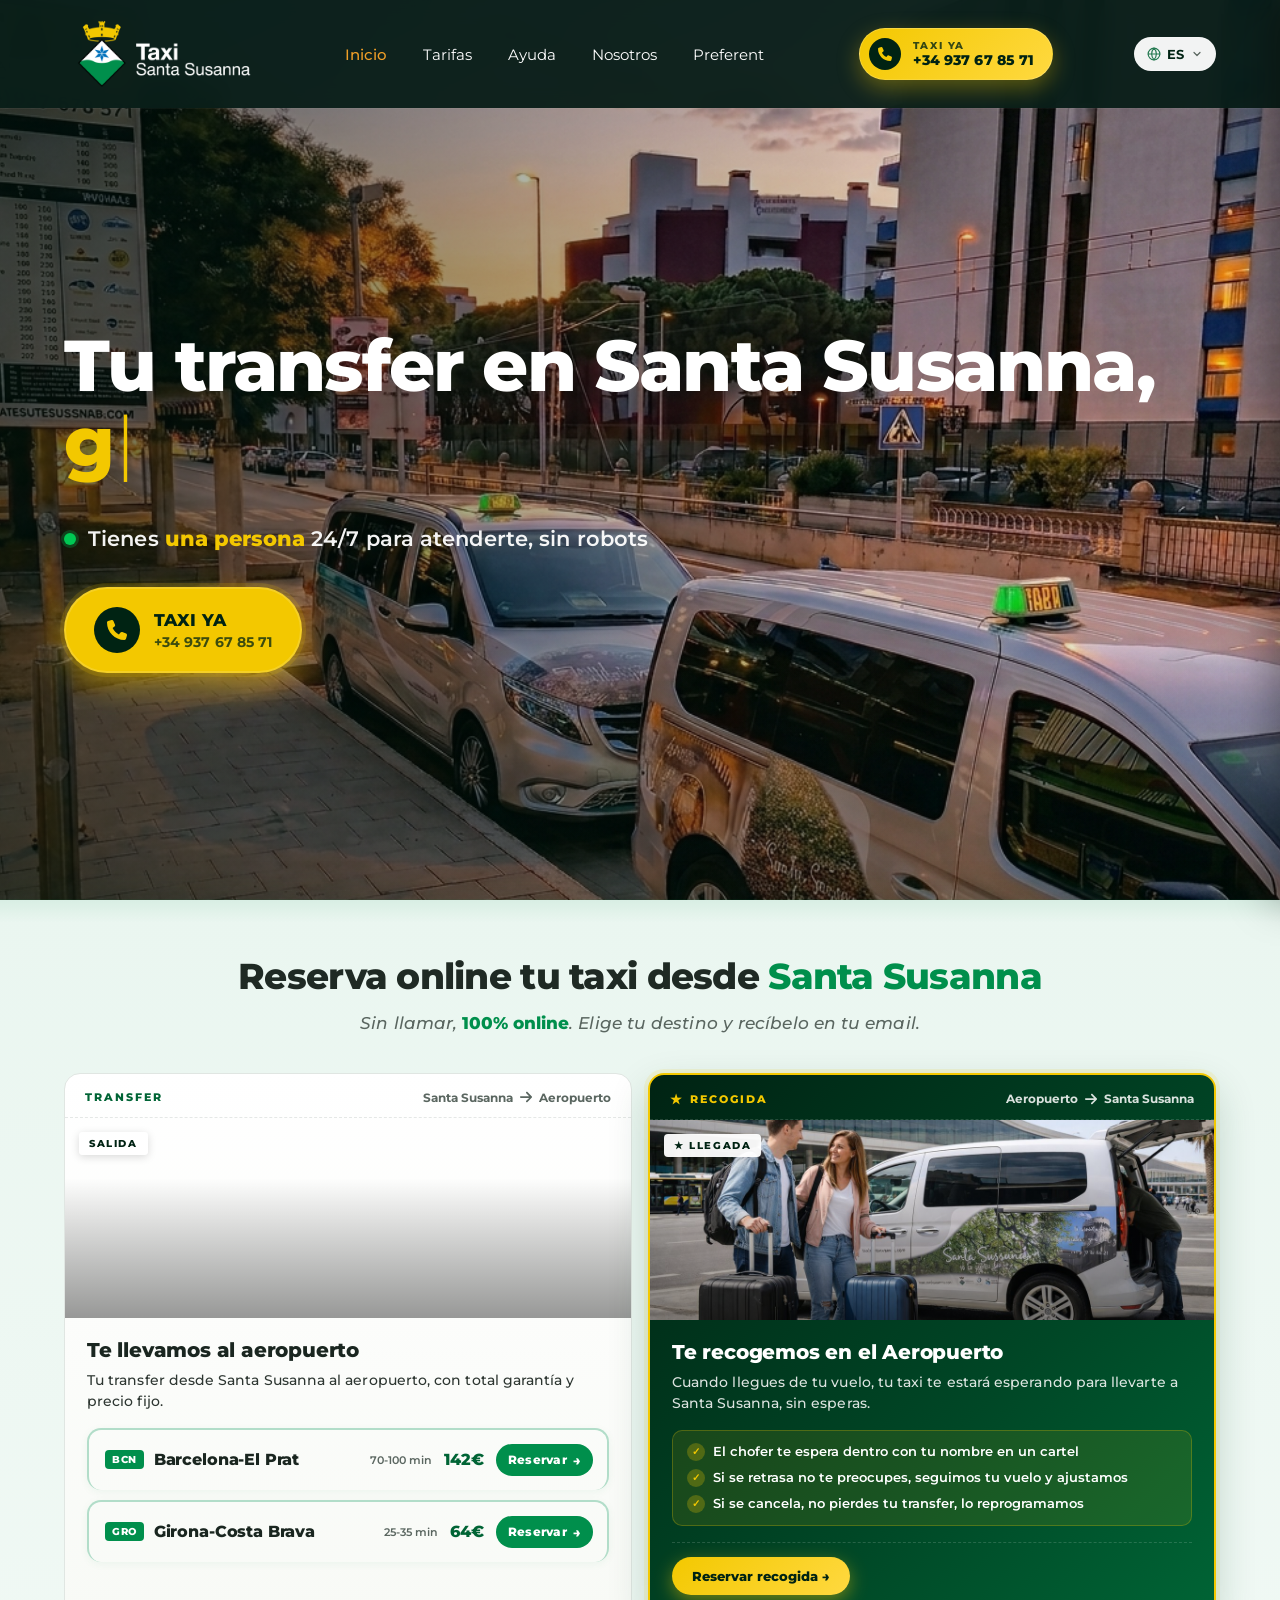
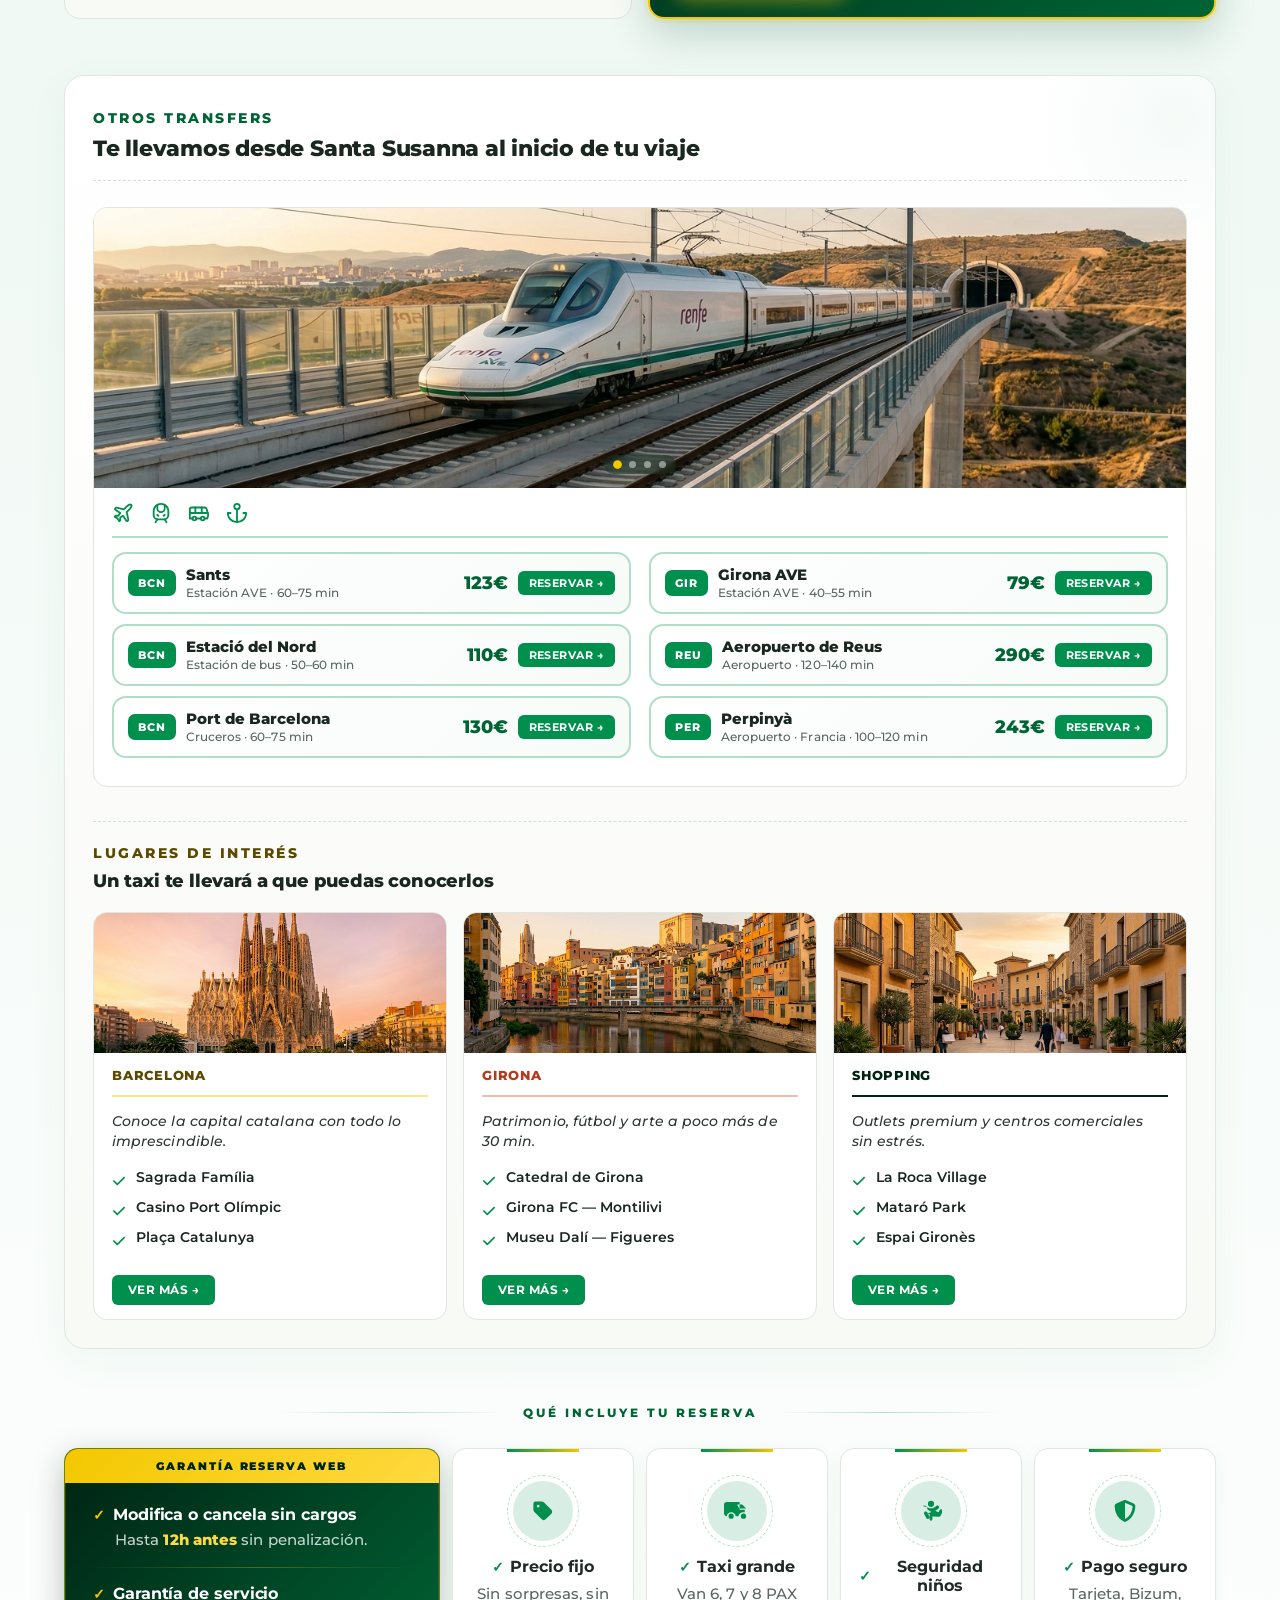
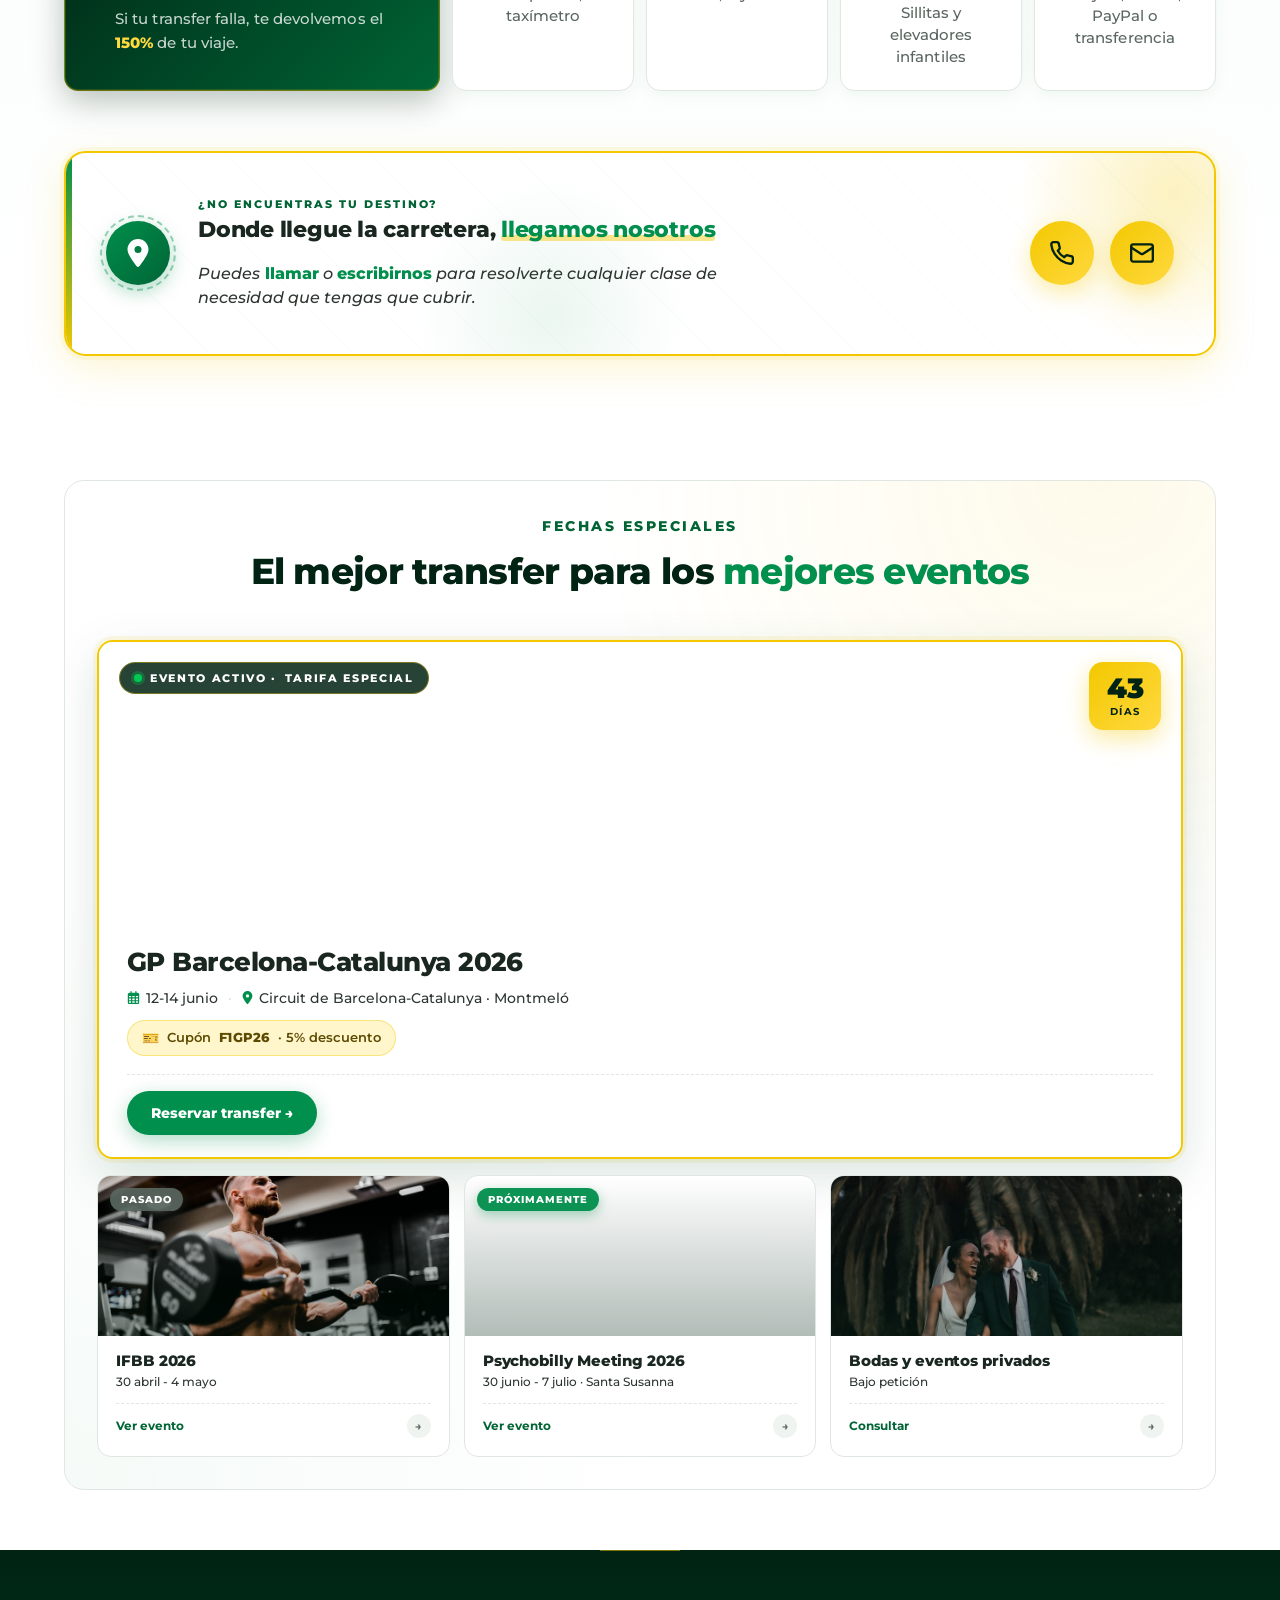
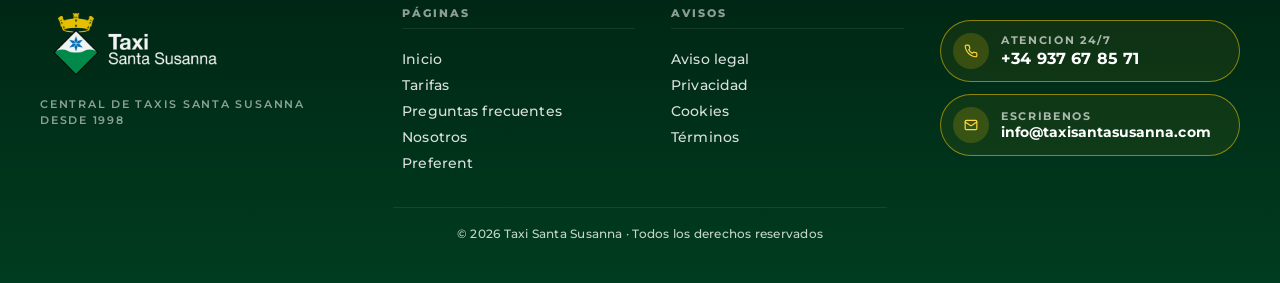
==== index.html @ 83252efb "nav: unificar menu completo en todas las paginas + estilos compartidos NAV principal unificado en la" ====
<!DOCTYPE html>
<html lang="es">
<head>
<meta charset="UTF-8">
<meta name="viewport" content="width=device-width, initial-scale=1.0">

<title>Taxi Santa Susanna · Transfer aeropuerto Barcelona y Girona · 24/7</title>
<meta name="description" content="Taxi oficial de Santa Susanna desde 1998. Reserva online tu transfer al aeropuerto de Barcelona-El Prat o Girona-Costa Brava. Precio cerrado, atención 24/7, garantía web. Furgonetas hasta 8 plazas, sillitas infantiles, conductor profesional.">
<meta name="keywords" content="taxi santa susanna, transfer aeropuerto barcelona, transfer aeropuerto girona, taxi maresme, taxi barcelona el prat, taxi girona costa brava, taxi 24h, transfer hotel santa susanna, taxi blanes, taxi lloret de mar, taxi calella, taxi pineda de mar, taxi malgrat de mar">
<meta name="robots" content="index, follow, max-image-preview:large">
<meta name="author" content="Taxi Santa Susanna">
<link rel="canonical" href="https://taxisantasusanna.com/">

<!-- Open Graph -->
<meta property="og:type" content="website">
<meta property="og:locale" content="es_ES">
<meta property="og:url" content="https://taxisantasusanna.com/">
<meta property="og:title" content="Taxi Santa Susanna · Transfer aeropuerto Barcelona y Girona · 24/7">
<meta property="og:description" content="Taxi oficial de Santa Susanna desde 1998. Reserva online tu transfer al aeropuerto. Precio cerrado, atención 24/7 con persona real.">
<meta property="og:image" content="https://taxisantasusanna.com/images/hero-portada.png">
<meta property="og:site_name" content="Taxi Santa Susanna">

<!-- Twitter Card -->
<meta name="twitter:card" content="summary_large_image">
<meta name="twitter:title" content="Taxi Santa Susanna · Transfer aeropuerto Barcelona y Girona">
<meta name="twitter:description" content="Taxi oficial de Santa Susanna. Transfer aeropuerto, atención 24/7, precio cerrado.">
<meta name="twitter:image" content="https://taxisantasusanna.com/images/hero-portada.png">

<!-- Geo / Local -->
<meta name="geo.region" content="ES-CT">
<meta name="geo.placename" content="Santa Susanna, Maresme, Barcelona">
<meta name="geo.position" content="41.6336;2.7117">
<meta name="ICBM" content="41.6336, 2.7117">

<!-- Schema.org JSON-LD: TaxiService + LocalBusiness -->
<script type="application/ld+json">
{
  "@context": "https://schema.org",
  "@type": "TaxiService",
  "name": "Taxi Santa Susanna",
  "alternateName": "Taxis Santa Susanna",
  "description": "Servicio oficial de taxi en Santa Susanna desde 1998. Transfer al aeropuerto de Barcelona y Girona, recogidas en hoteles, viajes a la Costa Brava y Maresme. Disponibles 24/7 con precio cerrado.",
  "url": "https://taxisantasusanna.com/",
  "telephone": "+34937678571",
  "email": "info@taxisantasusanna.com",
  "image": "https://taxisantasusanna.com/images/hero-portada.png",
  "priceRange": "€€",
  "address": {
    "@type": "PostalAddress",
    "addressLocality": "Santa Susanna",
    "addressRegion": "Barcelona",
    "addressCountry": "ES",
    "postalCode": "08398"
  },
  "geo": {
    "@type": "GeoCoordinates",
    "latitude": 41.6336,
    "longitude": 2.7117
  },
  "areaServed": [
    {"@type": "City", "name": "Santa Susanna"},
    {"@type": "City", "name": "Malgrat de Mar"},
    {"@type": "City", "name": "Pineda de Mar"},
    {"@type": "City", "name": "Calella"},
    {"@type": "City", "name": "Blanes"},
    {"@type": "City", "name": "Lloret de Mar"},
    {"@type": "City", "name": "Tossa de Mar"},
    {"@type": "City", "name": "Mataró"},
    {"@type": "City", "name": "Barcelona"},
    {"@type": "City", "name": "Girona"}
  ],
  "openingHoursSpecification": [{
    "@type": "OpeningHoursSpecification",
    "dayOfWeek": ["Monday","Tuesday","Wednesday","Thursday","Friday","Saturday","Sunday"],
    "opens": "00:00",
    "closes": "23:59"
  }],
  "serviceType": ["Transfer aeropuerto", "Taxi 24h", "Recogidas en hotel", "Viajes Costa Brava"],
  "paymentAccepted": "Tarjeta, Bizum, PayPal, Transferencia",
  "currenciesAccepted": "EUR",
  "hasOfferCatalog": {
    "@type": "OfferCatalog",
    "name": "Tarifas transfer",
    "itemListElement": [
      {"@type": "Offer", "name": "Transfer Santa Susanna - Aeropuerto Barcelona (BCN)", "price": "142", "priceCurrency": "EUR"},
      {"@type": "Offer", "name": "Transfer Santa Susanna - Aeropuerto Girona (GRO)", "price": "64", "priceCurrency": "EUR"}
    ]
  },
  "foundingDate": "1998"
}
</script>

<link rel="preconnect" href="https://fonts.googleapis.com">
<link rel="preconnect" href="https://fonts.gstatic.com" crossorigin>
<link href="https://fonts.googleapis.com/css2?family=Montserrat:wght@300;400;500;600;700;800;900&display=swap" rel="stylesheet">
<style>


/* === styles.css === */
/* ====================================================================
   COMÚN — Sistema de diseño de la web Taxi Santa Susanna
   Verde de marca: #008F4C (extraído del escudo oficial de Santa Susanna)
   ==================================================================== */
:root {
  /* VERDE DE MARCA — escudo de Santa Susanna */
  --green:         #008F4C;     /* verde oficial */
  --green-darkest: #002313;     /* texto sobre claro */
  --green-dark:    #004726;     /* hero, footer */
  --green-mid:     #006435;     /* botones secundarios */
  --green-soft:    #4CB081;     /* hover */
  --green-pale:    #B2DDC9;     /* borders / badges */
  --green-bg:      #D8EEE4;     /* trust strip */
  --green-bg-soft: #EAF6F0;     /* fondos suaves */
  --green-text-dark: #002313;
  --green-text-mid:  #006435;

  /* DORADO — corona del escudo */
  --gold:          #F3C800;
  --gold-soft:     #FFD940;
  --gold-bg:       #FFF6CC;
  --gold-text:     #5C4A00;

  /* AZUL — estrella del escudo */
  --blue:          #0071BC;

  /* ÁMBAR (mantenemos para CTAs porque amarillo vivo en botones de llamar) */
  --amber:         #EF9F27;
  --amber-soft:    #FAC775;
  --amber-bg:      #FAEEDA;
  --amber-text:    #4A1B0C;
  --amber-text-mid: #633806;

  --orange-grad-from: #BA7517;
  --orange-grad-to:   #EF9F27;

  --text:          #1f2a24;
  --text-mid:      #5a6660;
  --text-soft:     #8a9590;
  --line:          #d8e0db;
  --line-soft:     #ebefe9;
  --bg-soft:       #f7faf6;
  --white:         #ffffff;
}

* { box-sizing: border-box; margin: 0; padding: 0; }

html, body, button, input, select, textarea, h1, h2, h3, h4, h5, h6, p, span, a, div, li {
  font-family: "Montserrat", -apple-system, "Segoe UI", "Helvetica Neue", Arial, sans-serif;
}

html, body {
  color: var(--text);
  -webkit-font-smoothing: antialiased;
  background: white;
}

img { max-width: 100%; display: block; }

/* ============================ TOPBAR (verde oficial de marca) ============================ */
.topbar {
  background: var(--green);
  color: white;
  font-size: 13px;
  padding: 10px 64px;
  display: flex;
  justify-content: flex-end;
  gap: 32px;
  align-items: center;
}
.topbar .item { display: flex; align-items: center; gap: 6px; }

/* ============================ NAV (oscuro) ============================ */
.nav {
  background: rgba(10, 31, 26, 0.96);
  -webkit-backdrop-filter: saturate(180%) blur(10px);
  backdrop-filter: saturate(180%) blur(10px);
  color: white;
  padding: 14px 64px;
  display: flex;
  justify-content: space-between;
  align-items: center;
  position: fixed;
  top: 0;
  left: 0;
  right: 0;
  z-index: 1000;
  transition: box-shadow 0.3s ease, transform 0.4s cubic-bezier(0.4, 0, 0.2, 1);
  will-change: transform;
  box-shadow: 0 1px 0 rgba(255,255,255,0.04);
}
.nav.nav-hidden {
  transform: translateY(-100%);
}
.nav.scrolled {
  box-shadow: 0 6px 24px rgba(0, 0, 0, 0.32);
}
.nav .logo {
  display: flex; align-items: center; gap: 14px;
}
.nav .logo .badge {
  width: 56px; height: 56px;
  display: inline-flex;
  align-items: center; justify-content: center;
  flex-shrink: 0;
}
.nav .logo .badge img,
.nav .logo .badge svg {
  width: 100%; height: 100%;
  object-fit: contain;
}
.nav .logo .name { line-height: 1.1; }
.nav .logo .name b { font-weight: 700; font-size: 18px; color: white; display: block; letter-spacing: -0.01em; }
.nav .logo .name span { font-size: 12px; color: var(--green-pale); letter-spacing: 0.02em; }

.nav .menu { display: flex; gap: 36px; font-size: 15px; }
.nav .menu a { color: white; text-decoration: none; }
.nav .menu a.active { color: var(--amber); font-weight: 500; }

.nav-right-group { display: inline-flex; align-items: center; gap: 12px; }
.nav-phone {
  display: inline-flex; align-items: center; gap: 8px;
  padding: 9px 16px 9px 12px;
  background: linear-gradient(135deg, #F3C800 0%, #FFD940 100%);
  color: #002313;
  border-radius: 999px;
  text-decoration: none;
  font-weight: 700;
  font-size: 13.5px;
  letter-spacing: 0.01em;
  box-shadow: 0 4px 14px rgba(243,200,0,0.3);
  transition: transform 0.2s ease, box-shadow 0.2s ease;
  white-space: nowrap;
}
.nav-phone:hover { transform: translateY(-1px); box-shadow: 0 6px 18px rgba(243,200,0,0.45); }
.nav-phone-icon { display: inline-flex; align-items: center; justify-content: center; width: 24px; height: 24px; background: rgba(0,35,19,0.12); border-radius: 50%; flex-shrink: 0; }
.nav-phone-icon svg { width: 11px; height: 11px; }
.nav-phone-num { font-feature-settings: "tnum"; }
.nav .lang {
  background: rgba(255,255,255,0.08);
  color: white;
  font-size: 12.5px;
  padding: 8px 12px;
  border-radius: 8px;
  display: inline-flex; align-items: center; gap: 6px;
  font-weight: 600;
  border: 1px solid rgba(255,255,255,0.12);
  cursor: pointer;
  letter-spacing: 0.04em;
}
.lang-globe { width: 14px; height: 14px; opacity: 0.85; }
.lang-arrow { font-size: 10px; opacity: 0.7; margin-left: 2px; }

/* ============================ HERO ============================ */
.hero {
  position: sticky;
  top: 0;
  z-index: 1;
  height: 100vh;
  min-height: 620px;
  background: var(--green-darkest);
  overflow: hidden;
  display: flex;
  flex-direction: column;
  justify-content: center;
  padding-top: 100px;
}

/* Sections scroll OVER the sticky hero (joinup-style stacking) */
.trust,
.events-v6-section,
.footer {
  position: relative;
  z-index: 2;
}
.trust {
  margin-top: 0;
  box-shadow: 0 -10px 30px rgba(0, 35, 19, 0.12);
}
.hero .photo {
  position: absolute; inset: 0;
  background-image: url('images/hero-portada.png');
  background-size: cover;
  background-position: center center;
  background-size: cover;
  transform: scale(1.12);
  transform-origin: center center;
  filter: saturate(0.95);
}
.hero .overlay {
  position: absolute; inset: 0;
  background:
    linear-gradient(95deg,
      rgba(0,20,12,0.62) 0%,
      rgba(0,20,12,0.32) 40%,
      rgba(0,20,12,0.08) 75%,
      rgba(0,20,12,0) 100%),
    linear-gradient(180deg,
      transparent 65%,
      rgba(0,20,12,0.25) 100%);
}
.hero .container {
  position: relative;
  max-width: 1280px;
  margin: 0 auto;
  padding: 40px 64px;
  width: 100%;
  color: white;
}
.hero-badge {
  display: inline-block;
  background: rgba(255,255,255,0.14);
  border: 1px solid rgba(255,255,255,0.3);
  color: white;
  padding: 8px 20px;
  border-radius: 999px;
  font-size: 14px;
  margin-bottom: 24px;
  backdrop-filter: blur(4px);
}
.hero h1 {
  font-size: 60px;
  font-weight: 800;
  line-height: 1.05;
  margin-bottom: 18px;
  max-width: 820px;
}
.hero h1 .accent { color: var(--amber); }
.hero .strap {
  font-size: 17px;
  color: var(--green-pale);
  margin-bottom: 36px;
}
.hero-stats {
  display: flex;
  gap: 56px;
  margin-bottom: 40px;
}
.hero-stats .stat .num {
  color: var(--amber);
  font-size: 38px;
  font-weight: 800;
  line-height: 1;
}
.hero-stats .stat .lbl {
  color: var(--green-pale);
  font-size: 13px;
  margin-top: 6px;
}
.hero-cta { display: flex; gap: 14px; flex-wrap: wrap; }
.btn-amber {
  background: var(--amber);
  color: var(--amber-text);
  padding: 18px 36px;
  border-radius: 999px;
  font-weight: 700;
  font-size: 16px;
  text-decoration: none;
  display: inline-flex;
  align-items: center;
  gap: 10px;
  box-shadow: 0 6px 20px rgba(239,159,39,0.4);
}
.btn-ghost {
  background: rgba(255,255,255,0.05);
  color: white;
  border: 1.5px solid rgba(255,255,255,0.55);
  padding: 18px 36px;
  border-radius: 999px;
  font-weight: 600;
  font-size: 16px;
  text-decoration: none;
  display: inline-flex;
  align-items: center;
  gap: 10px;
}

/* ============================ TRUST STRIP ============================ */
.trust {
  background: var(--green-bg);
  padding: 28px 64px;
}
.trust .row {
  max-width: 1280px;
  margin: 0 auto;
  display: grid;
  grid-template-columns: repeat(3, 1fr);
  gap: 32px;
}
.trust .item {
  display: flex;
  align-items: center;
  gap: 14px;
}
.trust .item .ico {
  background: var(--green);
  color: white;
  width: 48px; height: 48px;
  border-radius: 10px;
  display: inline-flex;
  align-items: center; justify-content: center;
  font-size: 22px;
  flex-shrink: 0;
}
.trust .item .body { line-height: 1.3; }
.trust .item .body b {
  font-size: 16px;
  font-weight: 700;
  color: var(--green-text-dark);
  display: block;
}
.trust .item .body span {
  font-size: 13px;
  color: var(--green-text-mid);
}

/* ============================ SECTION GENÉRICA ============================ */
.section {
  padding: 80px 64px;
}
.section .inner {
  max-width: 1280px;
  margin: 0 auto;
}
.section h2 {
  font-size: 40px;
  font-weight: 800;
  margin-bottom: 6px;
}
.section .subtitle {
  font-size: 15px;
  color: var(--text-mid);
  margin-bottom: 32px;
}

/* ============================ RUTAS ============================ */
.routes-grid {
  display: grid;
  grid-template-columns: repeat(3, 1fr);
  gap: 16px;
}
.route-card {
  background: white;
  border: 1px solid var(--line);
  border-radius: 14px;
  padding: 18px 22px;
  display: flex;
  align-items: center;
  gap: 16px;
  transition: all .2s;
}
.route-card:hover {
  border-color: var(--green);
  box-shadow: 0 6px 20px rgba(15,110,86,0.08);
}
.route-card .ico {
  background: var(--green-bg);
  color: var(--green);
  width: 56px; height: 56px;
  border-radius: 12px;
  display: inline-flex;
  align-items: center; justify-content: center;
  font-size: 28px;
  flex-shrink: 0;
}
.route-card .ico svg {
  width: 28px;
  height: 28px;
  display: block;
}
.route-card .body { flex: 1; min-width: 0; }
.route-card .body .name {
  font-size: 17px;
  font-weight: 700;
  line-height: 1.2;
}
.route-card .body .meta {
  font-size: 13px;
  color: var(--text-mid);
  margin-top: 3px;
}
.route-card .price {
  font-size: 17px;
  font-weight: 800;
  color: var(--green-text-mid);
  white-space: nowrap;
}

/* ============================ EVENTOS ============================ */
.events-section {
  background: var(--amber-bg);
  padding: 80px 64px;
}
.events-section h2 {
  color: var(--amber-text-mid);
  display: flex;
  align-items: center;
  gap: 14px;
}
.events-section .subtitle { color: var(--amber-text-mid); }
.events-grid {
  display: grid;
  grid-template-columns: repeat(2, 1fr);
  gap: 16px;
}
.event-card {
  background: white;
  border-radius: 14px;
  padding: 20px 24px;
  display: flex;
  align-items: center;
  gap: 16px;
}
.event-card.featured {
  border: 2px solid var(--amber);
  box-shadow: 0 4px 16px rgba(239,159,39,0.18);
}
.event-card .ico {
  background: linear-gradient(135deg, var(--amber), var(--amber-soft));
  width: 56px; height: 56px;
  border-radius: 12px;
  display: inline-flex;
  align-items: center; justify-content: center;
  font-size: 28px;
  flex-shrink: 0;
}
.event-card .body { flex: 1; min-width: 0; }
.event-card .body .name {
  font-size: 17px;
  font-weight: 700;
  line-height: 1.2;
}
.event-card .body .meta {
  font-size: 13px;
  color: var(--text-mid);
  margin-top: 3px;
}
.event-card .badge {
  font-size: 12px;
  padding: 6px 14px;
  border-radius: 999px;
  font-weight: 700;
  white-space: nowrap;
}
.event-card .badge.active { background: var(--amber-soft); color: var(--amber-text-mid); }
.event-card .badge.new    { background: var(--green-bg); color: var(--green-text-mid); }

/* ============================ FOOTER (idéntico a la web real) ============================ */
.footer-trust {
  background: white;
  padding: 50px 64px;
  border-top: 1px solid var(--line-soft);
}
.footer-trust .row {
  max-width: 1280px;
  margin: 0 auto;
  display: grid;
  grid-template-columns: repeat(3, 1fr);
  gap: 32px;
}
.footer-trust .item {
  display: flex;
  align-items: center;
  gap: 14px;
}
.footer-trust .item .ico {
  width: 48px; height: 48px;
  border-radius: 50%;
  background: var(--bg-soft);
  display: inline-flex;
  align-items: center; justify-content: center;
  font-size: 22px;
  flex-shrink: 0;
}
.footer-trust .item .body b {
  font-size: 15px;
  font-weight: 700;
  display: block;
  margin-bottom: 2px;
}
.footer-trust .item .body span {
  font-size: 13px;
  color: var(--text-mid);
}

.footer-main {
  background: var(--green);
  color: white;
  padding: 60px 64px 30px;
}
.footer-main .grid {
  max-width: 1280px;
  margin: 0 auto;
  display: grid;
  grid-template-columns: 2fr 1fr 1fr;
  gap: 40px;
  padding-bottom: 36px;
  border-bottom: 1px solid rgba(255,255,255,0.15);
}
.footer-main .brand { display: flex; align-items: center; gap: 14px; }
.footer-main .brand .badge {
  width: 60px; height: 60px;
  display: inline-flex;
  align-items: center; justify-content: center;
  flex-shrink: 0;
}
.footer-main .brand .badge img,
.footer-main .brand .badge svg {
  width: 100%; height: 100%;
  object-fit: contain;
}
.footer-main .brand .name b {
  font-size: 22px; display: block; font-weight: 800; letter-spacing: -0.01em;
}
.footer-main .brand .name span {
  font-size: 14px; color: var(--green-pale);
}
.footer-main h4 {
  font-size: 12px;
  font-weight: 700;
  letter-spacing: 0.1em;
  text-transform: uppercase;
  margin-bottom: 18px;
  color: var(--green-pale);
}
.footer-main ul { list-style: none; }
.footer-main ul li { padding: 6px 0; font-size: 14px; }
.footer-main .copy {
  max-width: 1280px;
  margin: 24px auto 0;
  display: flex;
  justify-content: space-between;
  align-items: center;
  font-size: 12px;
  color: var(--green-pale);
}
.footer-main .pay {
  display: flex; gap: 8px;
}
.footer-main .pay .pay-pill {
  background: white;
  color: var(--text);
  font-size: 11px;
  font-weight: 700;
  padding: 5px 12px;
  border-radius: 4px;
}

/* ====================================================================
   BANNER GARANTÍA 150%
   ==================================================================== */
.guarantee-banner {
  background: var(--green);
  color: white;
  padding: 40px 64px;
  position: relative;
  overflow: hidden;
}
.guarantee-banner .inner {
  max-width: 1280px;
  margin: 0 auto;
  display: flex;
  align-items: center;
  gap: 48px;
  position: relative;
  z-index: 2;
}
.guarantee-banner .seal {
  flex-shrink: 0;
  width: 130px;
  height: 130px;
  border: 3px solid var(--gold);
  border-radius: 50%;
  display: flex;
  flex-direction: column;
  align-items: center;
  justify-content: center;
  background: rgba(255,255,255,0.05);
  position: relative;
}
.guarantee-banner .seal .num {
  font-size: 38px;
  font-weight: 900;
  color: var(--gold);
  line-height: 1;
  letter-spacing: -0.02em;
}
.guarantee-banner .seal .lbl {
  font-size: 11px;
  letter-spacing: 0.18em;
  text-transform: uppercase;
  color: var(--gold);
  font-weight: 700;
  margin-top: 4px;
}
.guarantee-banner .copy { flex: 1; min-width: 0; }
.guarantee-banner .eyebrow {
  font-size: 12px;
  letter-spacing: 0.2em;
  text-transform: uppercase;
  color: var(--gold);
  font-weight: 700;
  margin-bottom: 8px;
  display: flex;
  align-items: center;
  gap: 10px;
}
.guarantee-banner .eyebrow::before {
  content: "";
  width: 28px;
  height: 2px;
  background: var(--gold);
  display: inline-block;
}
.guarantee-banner h3 {
  font-size: 36px;
  font-weight: 800;
  line-height: 1.1;
  margin-bottom: 10px;
  letter-spacing: -0.01em;
}
.guarantee-banner h3 .hl { color: var(--gold); }
.guarantee-banner p {
  font-size: 15px;
  color: var(--green-pale);
  line-height: 1.5;
  max-width: 600px;
}
/* mancha decorativa al fondo */
.guarantee-banner::after {
  content: "";
  position: absolute;
  right: -100px;
  top: -100px;
  width: 380px;
  height: 380px;
  background: radial-gradient(circle, rgba(243,200,0,0.08) 0%, transparent 70%);
  z-index: 1;
}

/* ============================ EVENT PAGE: HEADER NARANJA ============================ */
.event-hero {
  background: linear-gradient(135deg, var(--orange-grad-from), var(--orange-grad-to));
  color: white;
  padding: 60px 64px;
  text-align: center;
}
.event-hero h1 {
  font-size: 44px;
  font-weight: 800;
  margin-bottom: 8px;
}
.event-hero .meta {
  font-size: 17px;
  opacity: 0.95;
}

.event-form-wrapper {
  max-width: 800px;
  margin: -40px auto 60px;
  background: white;
  border-radius: 18px;
  box-shadow: 0 14px 60px rgba(0,0,0,0.08);
  padding: 40px;
}
.event-form-wrapper h2 {
  font-size: 24px;
  font-weight: 800;
  margin-bottom: 18px;
}
.coupon-banner {
  background: var(--amber-bg);
  border-left: 4px solid var(--amber);
  padding: 14px 18px;
  border-radius: 0 8px 8px 0;
  font-size: 14px;
  color: var(--amber-text-mid);
  margin-bottom: 24px;
}
.coupon-banner code {
  background: white;
  padding: 3px 10px;
  border-radius: 5px;
  font-family: "SFMono-Regular", Consolas, monospace;
  font-size: 13px;
  font-weight: 700;
}
.field-label {
  display: block;
  font-size: 13px;
  color: var(--text-mid);
  margin-bottom: 6px;
  font-weight: 500;
}
.dir-grid {
  display: grid;
  grid-template-columns: 1fr 1fr;
  gap: 10px;
  margin-bottom: 24px;
}
.dir-btn {
  border: 1px solid var(--line);
  padding: 14px 18px;
  border-radius: 10px;
  font-size: 14px;
  background: white;
  display: flex;
  align-items: center;
  gap: 10px;
}
.dir-btn.active {
  background: var(--green-bg);
  border: 2px solid var(--green);
  color: var(--green-text-dark);
  font-weight: 700;
  padding: 13px 17px;
}
.form-grid-2 {
  display: grid;
  grid-template-columns: 1fr 1fr;
  gap: 14px;
  margin-bottom: 14px;
}
.field-input {
  border: 1px solid var(--line);
  padding: 14px 18px;
  border-radius: 10px;
  font-size: 15px;
  background: var(--bg-soft);
  display: flex;
  align-items: center;
  gap: 8px;
}
.field-input.empty { background: white; color: var(--text-soft); }
.price-box {
  background: var(--bg-soft);
  border-radius: 12px;
  padding: 18px 22px;
  margin: 24px 0;
}
.price-row {
  display: flex;
  justify-content: space-between;
  font-size: 15px;
  padding: 4px 0;
}
.price-row.discount { color: var(--green-text-mid); }
.price-row.total {
  border-top: 1px solid var(--line);
  padding-top: 12px;
  margin-top: 8px;
  align-items: center;
}
.price-row.total .lbl { font-size: 15px; font-weight: 700; }
.price-row.total .amount {
  font-size: 28px;
  font-weight: 800;
  color: var(--green);
}
.btn-submit {
  background: var(--green);
  color: white;
  width: 100%;
  padding: 18px;
  border-radius: 12px;
  font-weight: 800;
  font-size: 17px;
  border: none;
  display: flex;
  align-items: center;
  justify-content: center;
  gap: 10px;
}
.submit-mini {
  text-align: center;
  font-size: 12px;
  color: var(--text-soft);
  margin-top: 12px;
}
.pay-methods {
  display: flex;
  flex-wrap: wrap;
  gap: 8px;
  margin-bottom: 24px;
}
.pay-pill {
  border: 1px solid var(--line);
  padding: 8px 14px;
  border-radius: 8px;
  font-size: 13px;
  background: white;
  display: inline-flex;
  align-items: center;
  gap: 6px;
}

/* === home_v2.css === */
/* ====================================================================
   HOME v2 — Realista para WordPress + Elementor + WoodMart
   Cada bloque está pensado para construirse con widgets de Elementor
   y CSS que cabe en el tema o en Custom CSS de la página.
   ==================================================================== */

/* ===== Hero: título con palabra rotativa + caret CSS animation ===== */
.hero h1 .rotating-word {
  display: inline-block;
  color: var(--gold);
  position: relative;
  padding: 0 4px;
}
.hero h1 .rotating-word::after {
  content: "";
  display: block;
  height: 4px;
  background: var(--gold);
  margin-top: 6px;
  border-radius: 2px;
  opacity: 0.6;
}
.hero h1 .rotating-word .caret {
  display: inline-block;
  margin-left: 4px;
  font-weight: 300;
  opacity: 0.9;
  /* En la web real esto será un keyframe que parpadea */
}

/* ===== Frase humanos 24/7 ===== */
.hero .humans-line {
  font-size: 15px;
  color: white;
  margin: 22px 0 30px;
  display: inline-flex;
  align-items: center;
  gap: 12px;
  background: rgba(243,200,0,0.10);
  border: 1px solid rgba(243,200,0,0.45);
  padding: 12px 22px;
  border-radius: 999px;
  font-weight: 500;
}
.hero .humans-line .icon {
  width: 22px; height: 22px;
  border-radius: 50%;
  background: var(--gold);
  color: var(--green-darkest);
  display: inline-flex;
  align-items: center; justify-content: center;
  font-size: 12px;
  font-weight: 800;
  flex-shrink: 0;
}
.hero .humans-line b { color: var(--gold); font-weight: 700; }

/* ===== Trust strip: 5 valores con iconos SVG (estilo Font Awesome) ===== */
.trust .row {
  grid-template-columns: repeat(5, 1fr);
  gap: 16px;
}
.trust .item {
  background: white;
  border: 1px solid var(--line-soft);
  border-radius: 12px;
  padding: 16px 14px;
  gap: 12px;
}
.trust .item .ico {
  background: var(--green-bg);
  color: var(--green);
  width: 44px; height: 44px;
  border-radius: 10px;
  display: inline-flex;
  align-items: center; justify-content: center;
  flex-shrink: 0;
}
.trust .item .ico svg {
  width: 24px;
  height: 24px;
  display: block;
}
.trust .item .body { line-height: 1.3; min-width: 0; }
.trust .item .body b {
  font-size: 14px;
  font-weight: 700;
  color: var(--text);
  display: block;
}
.trust .item .body span {
  font-size: 12px;
  color: var(--text-mid);
}
/* Override del fondo verde claro del trust */
.trust { background: var(--green-bg-soft); }

/* ===== Banner garantía: frase mejorada con pill ===== */
.guarantee-banner h3 .hl { color: var(--gold); }
.guarantee-banner .reassurance {
  font-size: 13px;
  color: var(--gold-soft);
  margin-top: 10px;
  display: inline-flex;
  align-items: center;
  gap: 8px;
  font-style: italic;
  background: rgba(243,200,0,0.1);
  padding: 6px 14px;
  border-radius: 999px;
  border: 1px solid rgba(243,200,0,0.3);
}
.guarantee-banner .reassurance::before {
  content: "💡";
  font-style: normal;
}

/* ===== Sección rutas categorizadas — Elementor "Inner section" por categoría ===== */
.routes-category {
  margin-bottom: 40px;
}
.routes-category:last-child { margin-bottom: 0; }
.routes-category-header {
  display: flex;
  align-items: baseline;
  gap: 14px;
  margin-bottom: 18px;
  padding-bottom: 12px;
  border-bottom: 1px solid var(--line-soft);
}
.routes-category-header .cat-icon {
  display: inline-flex;
  align-items: center;
  justify-content: center;
  width: 28px;
  height: 28px;
  color: var(--green);
  flex-shrink: 0;
}
.routes-category-header .cat-icon svg {
  width: 26px;
  height: 26px;
  display: block;
}
.routes-category-header .icon {
  font-size: 22px;
  flex-shrink: 0;
}
.routes-category-header h3 {
  font-size: 19px;
  font-weight: 800;
  letter-spacing: 0.02em;
  text-transform: uppercase;
  color: var(--text);
}
.routes-category-header .desc {
  font-size: 13px;
  color: var(--text-mid);
  margin-left: auto;
  font-style: italic;
}
.routes-category .routes-grid {
  grid-template-columns: repeat(3, 1fr);
}
.routes-category.two-cols .routes-grid {
  grid-template-columns: repeat(2, 1fr);
}

/* ===== Card especial "Recogida en aeropuertos" - badge inline ===== */
.route-card.combined {
  background: linear-gradient(135deg, var(--green-bg-soft), white);
  border: 1.5px solid var(--green-pale);
}
.route-card.combined .body .name {
  color: var(--green-text-dark);
  display: flex;
  align-items: center;
  gap: 8px;
  flex-wrap: wrap;
}
.route-card.combined .body .name .inline-badge {
  background: var(--gold);
  color: var(--green-darkest);
  font-size: 10px;
  font-weight: 800;
  padding: 2px 8px;
  border-radius: 999px;
  letter-spacing: 0.05em;
  text-transform: uppercase;
}
.route-card.combined .body .meta { color: var(--green-text-mid); }
.route-card.combined .arrow {
  background: var(--green);
  color: white;
  width: 32px; height: 32px;
  border-radius: 50%;
  display: inline-flex;
  align-items: center; justify-content: center;
  font-size: 14px;
  flex-shrink: 0;
  font-weight: 700;
}

/* ====================================================================
   v3 — Mejorar todo lo que va DESPUÉS del banner 150%
   ==================================================================== */

/* ===== Trust strip: integrado visualmente con el banner 150% ===== */
.trust {
  background: linear-gradient(180deg, var(--green-bg-soft) 0%, white 100%);
  padding-top: 32px;
  padding-bottom: 48px;
  position: relative;
}
.trust::before {
  content: "";
  position: absolute;
  top: -1px; left: 0; right: 0;
  height: 24px;
  background: linear-gradient(180deg, var(--green) 0%, transparent 100%);
  opacity: 0.08;
  pointer-events: none;
}
.trust .item {
  background: white;
  border: 1px solid var(--line-soft);
  border-radius: 14px;
  padding: 18px 16px;
  gap: 12px;
  transition: transform 0.2s ease, box-shadow 0.2s ease, border-color 0.2s ease;
  position: relative;
}
.trust .item:hover {
  transform: translateY(-2px);
  box-shadow: 0 8px 24px rgba(0,143,76,0.12);
  border-color: var(--green-pale);
}
.trust .item .ico {
  background: var(--green-bg);
  color: var(--green);
  width: 48px; height: 48px;
  border-radius: 12px;
  position: relative;
}
.trust .item .ico::after {
  content: "";
  position: absolute;
  inset: -3px;
  border: 1.5px solid var(--green-pale);
  border-radius: 14px;
  opacity: 0.5;
}
.trust .item .ico svg { width: 24px; height: 24px; }
.trust .item .body b {
  font-size: 14px;
  font-weight: 700;
}
.trust .item .body span {
  font-size: 12px;
  color: var(--text-mid);
}

/* ===== Sección "¿A dónde vas?" con eyebrow y mejor jerarquía ===== */
.section .inner > h2 {
  font-size: 36px;
  font-weight: 800;
  margin-bottom: 4px;
  letter-spacing: -0.015em;
}
.section .inner > h2::before {
  content: "EXPLORAR DESTINOS";
  display: block;
  font-size: 12px;
  font-weight: 700;
  letter-spacing: 0.2em;
  color: var(--green);
  margin-bottom: 8px;
}
.section .inner > .subtitle {
  font-size: 15px;
  color: var(--text-mid);
  margin-bottom: 36px;
  display: inline-flex;
  align-items: center;
  gap: 8px;
}
.section .inner > .subtitle::before {
  content: "→";
  color: var(--green);
  font-weight: 700;
}

/* ===== Cards de ruta con hover state y jerarquía ===== */
.route-card {
  transition: transform 0.2s ease, box-shadow 0.2s ease, border-color 0.2s ease;
  cursor: pointer;
  position: relative;
}
.route-card:hover {
  transform: translateY(-3px);
  box-shadow: 0 12px 32px rgba(0,143,76,0.12);
  border-color: var(--green-pale);
}
.route-card:hover .ico {
  background: var(--green);
  color: white;
}
.route-card .ico {
  transition: background 0.2s ease, color 0.2s ease;
}

/* Card "Premium" (Recogida en aeropuertos) — destacada de verdad */
.route-card.combined {
  background: linear-gradient(135deg, #E8F5EE 0%, white 100%);
  border: 2px solid var(--green);
  box-shadow: 0 6px 20px rgba(0,143,76,0.10);
}
.route-card.combined::before {
  content: "";
  position: absolute;
  top: 0; left: 0;
  width: 4px;
  height: 100%;
  background: linear-gradient(180deg, var(--gold) 0%, var(--green) 100%);
  border-radius: 14px 0 0 14px;
}
.route-card.combined .ico {
  background: var(--green);
  color: white;
}
.route-card.combined:hover {
  box-shadow: 0 14px 36px rgba(0,143,76,0.18);
}
.route-card.combined .body .name {
  color: var(--green-darkest);
  font-weight: 800;
}
.route-card.combined .body .name .inline-badge {
  background: var(--gold);
  color: var(--green-darkest);
  font-size: 10px;
  font-weight: 800;
  padding: 3px 10px;
  border-radius: 999px;
  letter-spacing: 0.06em;
  text-transform: uppercase;
  display: inline-flex;
  align-items: center;
  gap: 4px;
}
.route-card.combined .body .name .inline-badge::before {
  content: "★";
  font-size: 11px;
}
.route-card.combined .arrow {
  background: var(--green);
  color: white;
  width: 36px; height: 36px;
  border-radius: 50%;
  display: inline-flex;
  align-items: center; justify-content: center;
  font-size: 16px;
  flex-shrink: 0;
  font-weight: 700;
  box-shadow: 0 4px 12px rgba(0,143,76,0.3);
  transition: transform 0.2s ease;
}
.route-card.combined:hover .arrow {
  transform: translateX(2px);
}

/* Headers de categoría: más respirados */
.routes-category {
  margin-bottom: 48px;
}
.routes-category-header {
  margin-bottom: 22px;
  padding-bottom: 14px;
}
.routes-category-header .cat-icon {
  background: var(--green-bg);
  width: 38px; height: 38px;
  border-radius: 10px;
}
.routes-category-header h3 {
  font-size: 18px;
}

/* ===== Sección eventos: más rica visualmente ===== */
.events-section {
  background: 
    radial-gradient(ellipse at top right, rgba(243,200,0,0.10) 0%, transparent 50%),
    radial-gradient(ellipse at bottom left, rgba(243,200,0,0.06) 0%, transparent 50%),
    var(--amber-bg);
  position: relative;
  padding-top: 64px;
  padding-bottom: 64px;
}
.events-section::before {
  content: "";
  position: absolute;
  top: -1px; left: 0; right: 0;
  height: 32px;
  background: linear-gradient(180deg, white 0%, transparent 100%);
}

.events-section h2 {
  font-size: 36px;
  font-weight: 800;
  margin-bottom: 4px;
  display: flex;
  align-items: center;
  gap: 14px;
  letter-spacing: -0.015em;
}
.events-section h2::before {
  content: "EVENTOS Y FECHAS ESPECIALES";
  position: absolute;
  font-size: 12px;
  font-weight: 700;
  letter-spacing: 0.2em;
  color: var(--amber-text-mid);
  margin-bottom: 8px;
  transform: translateY(-26px);
}
.events-section .subtitle {
  font-size: 15px;
  color: var(--amber-text-mid);
  margin-bottom: 36px;
}

/* Cards de evento: con jerarquía clara entre activo y nuevo */
.event-card {
  transition: transform 0.2s ease, box-shadow 0.2s ease;
  cursor: pointer;
  position: relative;
  padding: 22px 26px;
  background: white;
  border: 1px solid rgba(0,0,0,0.06);
  border-radius: 16px;
}
.event-card:hover {
  transform: translateY(-3px);
}

/* GP F1 — evento ACTIVO destacado */
.event-card.featured {
  background: linear-gradient(135deg, white 0%, #FFF8E1 100%);
  border: 2px solid var(--gold);
  box-shadow: 0 8px 28px rgba(243,200,0,0.25);
}
.event-card.featured::before {
  content: "";
  position: absolute;
  top: 0; left: 0; right: 0;
  height: 4px;
  background: linear-gradient(90deg, var(--gold), #FFD940, var(--gold));
  border-radius: 16px 16px 0 0;
}
.event-card.featured .ico {
  background: linear-gradient(135deg, var(--gold), #FFD940);
  width: 56px; height: 56px;
  box-shadow: 0 4px 12px rgba(243,200,0,0.4);
}
.event-card.featured .body .name {
  font-size: 17px;
  font-weight: 800;
  color: var(--green-darkest);
}
.event-card.featured .body .countdown {
  display: inline-flex;
  align-items: center;
  gap: 6px;
  margin-top: 6px;
  font-size: 11px;
  font-weight: 700;
  color: var(--amber-text-mid);
  background: rgba(243,200,0,0.18);
  padding: 4px 10px;
  border-radius: 999px;
  letter-spacing: 0.04em;
}
.event-card.featured .body .countdown::before {
  content: "⏱";
  font-size: 11px;
}
.event-card.featured .badge.active {
  background: var(--green);
  color: white;
  font-size: 11px;
  font-weight: 800;
  padding: 7px 14px;
  letter-spacing: 0.08em;
  box-shadow: 0 3px 10px rgba(0,143,76,0.3);
}
.event-card.featured:hover {
  box-shadow: 0 14px 40px rgba(243,200,0,0.35);
}

/* Eventos NUEVO/futuros: más discretos para que destaque el activo */
.event-card:not(.featured) {
  opacity: 0.92;
}
.event-card:not(.featured):hover {
  opacity: 1;
  box-shadow: 0 8px 24px rgba(0,0,0,0.08);
}
.event-card .badge.new {
  background: white;
  color: var(--text-mid);
  border: 1px solid var(--line);
  font-size: 10px;
  font-weight: 600;
  padding: 5px 11px;
  letter-spacing: 0.04em;
}

/* Iconos de eventos no-activos: más sobrios */
.event-card:not(.featured) .ico {
  background: rgba(243,200,0,0.15);
  color: var(--amber-text-mid);
}

/* ====================================================================
   v4 — Cambios pedidos por el cliente (30/04/2026)
   ==================================================================== */

/* ===== Palabra rotativa INLINE: integrada en el flujo de la frase ===== */
/* Mismo tamaño que el resto del título, color amarillo, con un detallito sutil */
.hero h1 .rotating-word-inline {
  display: inline;
  color: var(--gold);
  font-weight: inherit;
  position: relative;
  white-space: nowrap;
}
.hero h1 .rotating-word-inline .caret-inline {
  display: inline-block;
  margin-left: 2px;
  font-weight: 300;
  color: var(--gold);
  animation: caret-blink 0.9s steps(1) infinite;
}
@keyframes caret-blink {
  0%, 49.99% { opacity: 1; }
  50%, 100% { opacity: 0; }
}

/* Override del rotating-word grande anterior (lo dejamos por compatibilidad pero no se usa) */
.hero h1 .rotating-word { display: none; }

/* ===== Botón principal CTA enriquecido ===== */
.btn-amber-rich {
  background: var(--gold);
  color: var(--green-darkest);
  padding: 14px 28px 14px 22px;
  border-radius: 999px;
  text-decoration: none;
  display: inline-flex;
  align-items: center;
  gap: 14px;
  box-shadow: 0 8px 24px rgba(243,200,0,0.35);
  transition: transform 0.2s ease, box-shadow 0.2s ease;
  border: 2px solid rgba(255,255,255,0.15);
}
.btn-amber-rich:hover {
  transform: translateY(-2px);
  box-shadow: 0 12px 32px rgba(243,200,0,0.5);
}
.btn-amber-rich .btn-icon {
  background: var(--green-darkest);
  color: var(--gold);
  width: 42px;
  height: 42px;
  border-radius: 50%;
  display: inline-flex;
  align-items: center;
  justify-content: center;
  font-size: 18px;
  flex-shrink: 0;
}
.btn-amber-rich .btn-content {
  display: flex;
  flex-direction: column;
  text-align: left;
  line-height: 1.15;
}
.btn-amber-rich .btn-line1 {
  font-size: 15px;
  font-weight: 800;
  letter-spacing: -0.01em;
}
.btn-amber-rich .btn-line2 {
  font-size: 12px;
  font-weight: 600;
  opacity: 0.75;
  margin-top: 2px;
  letter-spacing: 0.02em;
}

/* ===== Sello 150% del banner: ahora dice "Reserva web" ===== */
/* La etiqueta "Reserva web" es 2 palabras y necesita encajar mejor en el círculo */
.guarantee-banner .seal .lbl {
  font-size: 9px;
  letter-spacing: 0.12em;
  line-height: 1.1;
  text-align: center;
  margin-top: 2px;
}

/* ====================================================================
   v5 — SECCIÓN DESTINOS REDISEÑADA (potente, en línea con header)
   ==================================================================== */

/* Forzar título hero en 2 líneas exactas */
.hero h1.hero-title-2lines {
  font-size: 72px;
  line-height: 1.08;
  max-width: 1120px;
  letter-spacing: -0.025em;
  white-space: normal;
}
/* Cada línea no rompe internamente: <br> manual entre frase 1 y "siempre fiable" */
.hero h1.hero-title-2lines br + * {
  white-space: nowrap;
}

/* Tablet intermedio (entre móvil y desktop): font ajustado para mantener 2 líneas */
@media (min-width: 481px) and (max-width: 1023px) {
  .hero h1.hero-title-2lines {
    font-size: 36px;
    line-height: 1.18;
    letter-spacing: -0.02em;
  }
}

/* ===== Sección destinos: hero secundario verde ===== */
.destinations-hero {
  position: relative;
  background: linear-gradient(180deg, #ffffff 0%, var(--green-bg-soft) 50%, #ffffff 100%);
  padding: 80px 64px 100px;
  overflow: hidden;
}

/* Decoración de fondo: círculos sutiles + línea */
.dest-bg-decoration {
  position: absolute;
  inset: 0;
  pointer-events: none;
  z-index: 0;
}
.dest-bg-circle {
  position: absolute;
  border-radius: 50%;
  opacity: 0.5;
}
.dest-bg-circle-1 {
  top: -100px;
  right: -150px;
  width: 500px;
  height: 500px;
  background: radial-gradient(circle, rgba(0,143,76,0.08) 0%, transparent 70%);
}
.dest-bg-circle-2 {
  bottom: -100px;
  left: -100px;
  width: 400px;
  height: 400px;
  background: radial-gradient(circle, rgba(243,200,0,0.06) 0%, transparent 70%);
}
.dest-bg-line {
  position: absolute;
  top: 50%;
  left: 0; right: 0;
  height: 1px;
  background: linear-gradient(90deg, transparent 0%, var(--green-pale) 50%, transparent 100%);
  opacity: 0.4;
}

.dest-inner {
  max-width: 1280px;
  margin: 0 auto;
  position: relative;
  z-index: 1;
}

/* Cabecera potente */
.dest-header {
  text-align: center;
  margin-bottom: 48px;
}
.dest-eyebrow {
  display: inline-flex;
  align-items: center;
  gap: 16px;
  font-size: 12px;
  font-weight: 800;
  letter-spacing: 0.25em;
  color: var(--green);
  margin-bottom: 18px;
}
.dest-eyebrow-line {
  display: inline-block;
  width: 36px;
  height: 2px;
  background: var(--gold);
  border-radius: 2px;
}
.dest-title {
  font-size: 48px;
  font-weight: 800;
  line-height: 1.1;
  margin-bottom: 14px;
  letter-spacing: -0.02em;
  color: var(--green-darkest);
}
.dest-title-accent {
  color: var(--green);
  position: relative;
  display: inline-block;
}
.dest-title-accent::after {
  content: "";
  position: absolute;
  bottom: 4px;
  left: 0; right: 0;
  height: 8px;
  background: rgba(243,200,0,0.4);
  z-index: -1;
  border-radius: 4px;
}
.dest-subtitle {
  font-size: 16px;
  color: var(--text-mid);
  max-width: 700px;
  margin: 0 auto;
  line-height: 1.5;
}

/* Tabs visuales potentes */
.dest-tabs {
  display: grid;
  grid-template-columns: repeat(4, 1fr);
  gap: 12px;
  margin-bottom: 40px;
  background: white;
  padding: 12px;
  border-radius: 18px;
  box-shadow: 0 8px 32px rgba(0,143,76,0.08);
  border: 1px solid var(--line-soft);
}
.dest-tab {
  background: transparent;
  border: 2px solid transparent;
  border-radius: 12px;
  padding: 18px 14px;
  display: flex;
  flex-direction: column;
  align-items: center;
  gap: 8px;
  cursor: pointer;
  transition: all 0.2s ease;
  font-family: inherit;
}
.dest-tab:hover {
  background: var(--green-bg-soft);
}
.dest-tab.active {
  background: var(--green);
  border-color: var(--green);
  box-shadow: 0 6px 20px rgba(0,143,76,0.25);
}
.dest-tab-icon {
  width: 44px; height: 44px;
  border-radius: 12px;
  background: var(--green-bg);
  color: var(--green);
  display: inline-flex;
  align-items: center; justify-content: center;
  transition: all 0.2s ease;
}
.dest-tab-icon svg { width: 24px; height: 24px; }
.dest-tab.active .dest-tab-icon {
  background: rgba(255,255,255,0.2);
  color: white;
}
.dest-tab-label {
  font-size: 16px;
  font-weight: 700;
  color: var(--text);
  transition: color 0.2s ease;
}
.dest-tab.active .dest-tab-label { color: white; }
.dest-tab-count {
  font-size: 11px;
  font-weight: 600;
  color: var(--text-soft);
  letter-spacing: 0.05em;
  text-transform: uppercase;
}
.dest-tab.active .dest-tab-count { color: rgba(255,255,255,0.85); }

/* Stage de cards de la categoría activa */
.dest-cards-stage {
  display: grid;
  grid-template-columns: 1.4fr 1fr;
  gap: 24px;
  margin-bottom: 56px;
}

/* CARD PREMIUM (la grande de "Recogida en aeropuertos") */
.dest-card-premium {
  background: linear-gradient(135deg, var(--green-darkest) 0%, var(--green-dark) 60%, var(--green) 100%);
  border-radius: 24px;
  padding: 36px;
  color: white;
  position: relative;
  overflow: hidden;
  display: flex;
  flex-direction: column;
  justify-content: space-between;
  min-height: 460px;
  box-shadow: 0 20px 60px rgba(0,71,38,0.35);
}
.dest-card-premium::before {
  content: "";
  position: absolute;
  top: -100px; right: -100px;
  width: 400px; height: 400px;
  background: radial-gradient(circle, rgba(243,200,0,0.18) 0%, transparent 70%);
  z-index: 0;
}
.dest-card-premium::after {
  content: "";
  position: absolute;
  bottom: -80px; left: -80px;
  width: 300px; height: 300px;
  background: radial-gradient(circle, rgba(255,255,255,0.05) 0%, transparent 70%);
  z-index: 0;
}
.dest-card-premium > * {
  position: relative;
  z-index: 1;
}
.dest-card-ribbon {
  position: absolute;
  top: 24px; right: 24px;
  background: var(--gold);
  color: var(--green-darkest);
  font-size: 11px;
  font-weight: 800;
  padding: 8px 16px;
  border-radius: 999px;
  letter-spacing: 0.1em;
  z-index: 2;
  box-shadow: 0 4px 14px rgba(243,200,0,0.4);
}
.dest-card-visual {
  margin-bottom: 22px;
}
.dest-card-icon-bg {
  width: 80px; height: 80px;
  background: rgba(243,200,0,0.18);
  border: 2px solid rgba(243,200,0,0.35);
  border-radius: 22px;
  display: inline-flex;
  align-items: center; justify-content: center;
  color: var(--gold);
}
.dest-card-icon-bg svg { width: 44px; height: 44px; }
.dest-card-content { flex: 1; }
.dest-card-eyebrow {
  font-size: 11px;
  font-weight: 800;
  letter-spacing: 0.2em;
  color: var(--gold);
  margin-bottom: 10px;
}
.dest-card-premium .dest-card-title {
  font-size: 32px;
  font-weight: 800;
  line-height: 1.15;
  margin-bottom: 14px;
  letter-spacing: -0.01em;
}
.dest-card-desc {
  font-size: 15px;
  line-height: 1.55;
  color: var(--green-pale);
  margin-bottom: 20px;
  max-width: 460px;
}
.dest-card-features {
  display: flex;
  flex-direction: column;
  gap: 8px;
  margin-bottom: 28px;
}
.dest-card-feat {
  font-size: 13px;
  color: white;
  font-weight: 500;
}
.dest-card-cta {
  display: flex;
  justify-content: space-between;
  align-items: center;
  gap: 18px;
  padding-top: 22px;
  border-top: 1px solid rgba(255,255,255,0.15);
  flex-wrap: wrap;
}
.dest-card-route {
  display: inline-flex;
  align-items: center;
  gap: 10px;
  font-size: 13px;
  font-weight: 600;
}
.dest-route-from { color: var(--green-pale); }
.dest-route-arrow { color: var(--gold); font-weight: 800; }
.dest-route-to { color: white; }
.dest-card-btn {
  background: var(--gold);
  color: var(--green-darkest);
  padding: 14px 26px;
  border-radius: 999px;
  text-decoration: none;
  font-weight: 800;
  font-size: 14px;
  letter-spacing: 0.02em;
  box-shadow: 0 6px 20px rgba(243,200,0,0.4);
  transition: transform 0.2s ease, box-shadow 0.2s ease;
}
.dest-card-btn:hover {
  transform: translateY(-2px);
  box-shadow: 0 10px 28px rgba(243,200,0,0.55);
}

/* CARDS NORMALES (laterales) */
.dest-cards-grid {
  display: flex;
  flex-direction: column;
  gap: 16px;
}
.dest-card:not(.dest-card-premium) {
  background: white;
  border: 1px solid var(--line-soft);
  border-radius: 18px;
  padding: 22px 24px;
  position: relative;
  display: flex;
  flex-direction: column;
  gap: 10px;
  transition: all 0.25s ease;
  box-shadow: 0 4px 14px rgba(0,0,0,0.03);
  flex: 1;
  min-height: 220px;
}
.dest-card:not(.dest-card-premium):hover {
  border-color: var(--green);
  box-shadow: 0 14px 36px rgba(0,143,76,0.12);
  transform: translateY(-3px);
}
.dest-card-tag {
  font-size: 10px;
  font-weight: 800;
  letter-spacing: 0.15em;
  color: var(--green);
  background: var(--green-bg);
  padding: 4px 10px;
  border-radius: 999px;
  align-self: flex-start;
}
.dest-card-icon {
  width: 56px; height: 56px;
  background: linear-gradient(135deg, var(--green-bg) 0%, var(--green-pale) 100%);
  border-radius: 14px;
  color: var(--green);
  display: inline-flex;
  align-items: center; justify-content: center;
  margin-top: 4px;
}
.dest-card-icon svg { width: 30px; height: 30px; }
.dest-card-name {
  font-size: 19px;
  font-weight: 800;
  color: var(--text);
  letter-spacing: -0.01em;
}
.dest-card-meta {
  display: flex;
  gap: 14px;
  font-size: 12px;
  color: var(--text-mid);
}
.dest-meta-item { font-weight: 500; }
.dest-card-price {
  margin-top: auto;
  padding-top: 12px;
  border-top: 1px dashed var(--line);
  display: flex;
  align-items: baseline;
  gap: 6px;
}
.dest-price-from {
  font-size: 11px;
  color: var(--text-soft);
  text-transform: uppercase;
  letter-spacing: 0.1em;
}
.dest-price-amount {
  font-size: 28px;
  font-weight: 800;
  color: var(--green);
  letter-spacing: -0.02em;
}
.dest-card-link {
  position: absolute;
  bottom: 22px;
  right: 24px;
  font-size: 13px;
  font-weight: 700;
  color: var(--green);
  text-decoration: none;
}

/* OTRAS CATEGORÍAS (resumen compacto) */
.dest-other-cats {
  background: white;
  border-radius: 20px;
  padding: 36px;
  border: 1px solid var(--line-soft);
  box-shadow: 0 8px 32px rgba(0,0,0,0.04);
  margin-bottom: 32px;
}
.dest-other-title {
  font-size: 14px;
  font-weight: 800;
  letter-spacing: 0.1em;
  text-transform: uppercase;
  color: var(--text);
  margin-bottom: 22px;
  text-align: center;
}
.dest-other-grid {
  display: grid;
  grid-template-columns: repeat(3, 1fr);
  gap: 28px;
}
.dest-other-block {}
.dest-other-cat-head {
  display: flex;
  align-items: center;
  gap: 10px;
  font-size: 14px;
  font-weight: 800;
  letter-spacing: 0.04em;
  text-transform: uppercase;
  color: var(--green);
  margin-bottom: 14px;
  padding-bottom: 10px;
  border-bottom: 2px solid var(--green-pale);
}
.dest-other-cat-head svg { width: 18px; height: 18px; }
.dest-other-list {
  display: flex;
  flex-direction: column;
  gap: 2px;
}
.dest-other-row {
  display: grid;
  grid-template-columns: 1fr auto auto;
  align-items: center;
  gap: 14px;
  padding: 12px 14px;
  border-radius: 10px;
  text-decoration: none;
  color: var(--text);
  transition: background 0.15s ease;
}
.dest-other-row:hover {
  background: var(--green-bg-soft);
}
.dest-other-row .r-name {
  font-size: 14px;
  font-weight: 700;
}
.dest-other-row .r-time {
  font-size: 11px;
  color: var(--text-soft);
  font-weight: 500;
}
.dest-other-row .r-price {
  font-size: 14px;
  font-weight: 800;
  color: var(--green);
  min-width: 40px;
  text-align: right;
}

/* CTA inferior (no encuentras tu destino) */
.dest-cta-extra {
  background: linear-gradient(135deg, var(--gold-bg) 0%, #FFEAA0 100%);
  border-radius: 18px;
  padding: 22px 28px;
  display: flex;
  align-items: center;
  gap: 22px;
  border: 1px solid rgba(243,200,0,0.4);
}
.dest-cta-icon {
  font-size: 32px;
  background: white;
  width: 56px; height: 56px;
  border-radius: 14px;
  display: inline-flex;
  align-items: center; justify-content: center;
  flex-shrink: 0;
  box-shadow: 0 4px 14px rgba(0,0,0,0.06);
}
.dest-cta-text { flex: 1; }
.dest-cta-text b {
  font-size: 17px;
  display: block;
  margin-bottom: 3px;
  color: var(--green-darkest);
}
.dest-cta-text span {
  font-size: 13px;
  color: var(--text-mid);
}
.dest-cta-btn {
  background: var(--green);
  color: white;
  padding: 14px 24px;
  border-radius: 999px;
  text-decoration: none;
  font-weight: 700;
  font-size: 14px;
  white-space: nowrap;
  flex-shrink: 0;
  box-shadow: 0 6px 18px rgba(0,143,76,0.25);
  transition: transform 0.2s ease;
}
.dest-cta-btn:hover { transform: translateY(-2px); }

/* ====================================================================
   v6 — Iconos Font Awesome reales: ajuste de tamaño y centrado
   Los SVG de FA tienen viewBox variable (448x512, 576x512, etc) por lo
   que necesitamos que `width: auto` para que respeten su proporción.
   ==================================================================== */

/* Trust strip */
.trust .item .ico svg {
  width: auto;
  height: 22px;
  display: block;
}

/* Cards de ruta (las pequeñas) */
.route-card .ico svg {
  width: auto;
  height: 26px;
}

/* Headers de categoría antiguos (si quedan) */
.routes-category-header .cat-icon svg {
  width: auto;
  height: 22px;
}

/* Tabs de la nueva sección destinos */
.dest-tab-icon svg {
  width: auto;
  height: 22px;
}

/* Card premium icon */
.dest-card-icon-bg svg {
  width: auto;
  height: 40px;
}

/* Cards laterales de destinos (Aeropuerto Barcelona, etc.) */
.dest-card-icon svg {
  width: auto;
  height: 28px;
}

/* Header de "otras categorías" */
.dest-other-cat-head svg {
  width: auto;
  height: 16px;
  display: inline-block;
  vertical-align: middle;
}

/* ====================================================================
   TRUST BENTO — versión con jerarquía y wow
   ==================================================================== */

.trust-bento {
  background: linear-gradient(180deg, var(--green-bg-soft) 0%, white 100%);
  padding: 56px 64px 72px;
}
.trust-inner {
  max-width: 1280px;
  margin: 0 auto;
}

.trust-eyebrow {
  display: flex;
  align-items: center;
  justify-content: center;
  gap: 16px;
  font-size: 12px;
  font-weight: 800;
  letter-spacing: 0.25em;
  color: var(--green);
  margin-bottom: 32px;
}
.trust-eyebrow-line {
  display: inline-block;
  width: 36px;
  height: 2px;
  background: var(--gold);
  border-radius: 2px;
}

.trust-headline {
  text-align: center;
  font-size: 36px;
  font-weight: 800;
  color: var(--text);
  margin: 0 auto 14px;
  line-height: 1.12;
  letter-spacing: -0.02em;
  max-width: 820px;
}
.trust-headline .hl-gold {
  color: var(--green);
  position: relative;
  white-space: nowrap;
}
.trust-headline .hl-gold::after { display: none; }
.trust-subhead {
  text-align: center;
  font-size: 16px;
  color: var(--text-mid);
  margin: 0 auto 36px;
  line-height: 1.5;
  max-width: 640px;
}
.trust-subdivider {
  display: flex;
  align-items: center;
  justify-content: center;
  gap: 16px;
  font-size: 12px;
  font-weight: 800;
  letter-spacing: 0.25em;
  color: #006435;
  margin: 56px auto 28px;
  max-width: 720px;
}
.trust-subdivider-line {
  flex: 1;
  height: 1px;
  background: linear-gradient(90deg, transparent 0%, #B2DDC9 50%, transparent 100%);
  border-radius: 1px;
  max-width: 240px;
}

/* Bento grid asimétrico */
.trust-bento-grid {
  display: grid;
  grid-template-columns: repeat(4, 1fr);
  grid-template-rows: auto auto;
  gap: 16px;
}

.bento-card {
  border-radius: 20px;
  padding: 24px;
  position: relative;
  overflow: hidden;
  transition: transform 0.3s ease, box-shadow 0.3s ease;
}
.bento-card:hover {
  transform: translateY(-4px);
}

/* === CARD HERO (la grande horizontal) === */
.bento-hero {
  grid-column: span 2;
  grid-row: span 2;
  background: linear-gradient(135deg, var(--green-darkest) 0%, var(--green-dark) 50%, var(--green) 100%);
  color: white;
  padding: 36px;
  display: flex;
  flex-direction: column;
  justify-content: space-between;
  min-height: 280px;
  box-shadow: 0 20px 50px rgba(0,71,38,0.25);
}
.bento-bg-shape {
  position: absolute;
  border-radius: 50%;
  pointer-events: none;
}
.bento-bg-shape-1 {
  top: -120px;
  right: -120px;
  width: 320px;
  height: 320px;
  background: radial-gradient(circle, rgba(243,200,0,0.18) 0%, transparent 70%);
}
.bento-bg-shape-2 {
  bottom: -80px;
  left: -80px;
  width: 240px;
  height: 240px;
  background: radial-gradient(circle, rgba(255,255,255,0.05) 0%, transparent 70%);
}
.bento-hero-badge {
  position: absolute;
  top: 24px;
  right: 24px;
  background: var(--gold);
  color: var(--green-darkest);
  font-size: 10px;
  font-weight: 800;
  padding: 6px 14px;
  border-radius: 999px;
  letter-spacing: 0.12em;
  z-index: 2;
  box-shadow: 0 4px 14px rgba(243,200,0,0.4);
}
.bento-hero-content {
  display: flex;
  align-items: flex-start;
  gap: 20px;
  position: relative;
  z-index: 1;
  margin-bottom: 24px;
}
.bento-hero-icon {
  width: 72px;
  height: 72px;
  border-radius: 18px;
  background: rgba(243,200,0,0.15);
  border: 2px solid rgba(243,200,0,0.35);
  color: var(--gold);
  display: inline-flex;
  align-items: center;
  justify-content: center;
  flex-shrink: 0;
}
.bento-hero-icon svg {
  width: auto;
  height: 36px;
}
.bento-hero-text { flex: 1; }
.bento-hero-eyebrow {
  display: block;
  font-size: 11px;
  font-weight: 800;
  letter-spacing: 0.2em;
  color: var(--gold);
  margin-bottom: 8px;
}
.bento-hero-text h3 {
  font-size: 26px;
  font-weight: 800;
  line-height: 1.15;
  margin-bottom: 8px;
  letter-spacing: -0.01em;
}
.bento-hero-text p {
  font-size: 14px;
  line-height: 1.5;
  color: var(--green-pale);
  max-width: 380px;
}
.bento-hero-pills {
  display: flex;
  gap: 8px;
  flex-wrap: wrap;
  position: relative;
  z-index: 1;
  padding-top: 20px;
  border-top: 1px solid rgba(255,255,255,0.12);
}
.bento-pill {
  background: rgba(255,255,255,0.1);
  color: white;
  font-size: 12px;
  font-weight: 600;
  padding: 8px 14px;
  border-radius: 999px;
  border: 1px solid rgba(255,255,255,0.18);
  backdrop-filter: blur(4px);
}

/* === CARDS MEDIUM (Precios fijos, Coches grandes) === */
.bento-medium {
  grid-column: span 2;
  display: flex;
  align-items: flex-start;
  gap: 16px;
  min-height: 132px;
}
.bento-color-green {
  background: white;
  border: 1px solid var(--line-soft);
  box-shadow: 0 4px 14px rgba(0,143,76,0.06);
}
.bento-color-light {
  background: linear-gradient(135deg, white 0%, var(--green-bg-soft) 100%);
  border: 1px solid var(--green-pale);
}
.bento-medium:hover {
  box-shadow: 0 14px 36px rgba(0,143,76,0.12);
  border-color: var(--green-pale);
}
.bento-icon-circle {
  width: 56px;
  height: 56px;
  border-radius: 16px;
  background: linear-gradient(135deg, var(--green-bg) 0%, var(--green-pale) 100%);
  color: var(--green);
  display: inline-flex;
  align-items: center;
  justify-content: center;
  flex-shrink: 0;
  box-shadow: 0 4px 12px rgba(0,143,76,0.12);
}
.bento-icon-circle svg {
  width: auto;
  height: 26px;
}
.bento-icon-gold {
  background: linear-gradient(135deg, var(--gold-bg) 0%, #FFE680 100%);
  color: var(--gold-text);
  box-shadow: 0 4px 12px rgba(243,200,0,0.25);
}
.bento-medium-content { flex: 1; min-width: 0; }
.bento-medium-content h4 {
  font-size: 17px;
  font-weight: 800;
  color: var(--text);
  margin-bottom: 4px;
  letter-spacing: -0.01em;
}
.bento-medium-content p {
  font-size: 13px;
  color: var(--text-mid);
  line-height: 1.5;
}
.bento-medium-content p strong {
  color: var(--green-text-dark);
  font-weight: 700;
}

/* === CARDS SMALL (Sillitas, Cancelar) === */
.bento-small {
  grid-column: span 1;
  background: white;
  border: 1px solid var(--line-soft);
  box-shadow: 0 4px 14px rgba(0,0,0,0.04);
  display: flex;
  flex-direction: column;
  justify-content: space-between;
  min-height: 132px;
  position: relative;
}
.bento-small:hover {
  box-shadow: 0 12px 32px rgba(0,143,76,0.1);
  border-color: var(--green-pale);
}
.bento-small .bento-icon-circle {
  width: 48px;
  height: 48px;
  border-radius: 14px;
  margin-bottom: 14px;
}
.bento-small .bento-icon-circle svg {
  height: 22px;
}
.bento-small-content h4 {
  font-size: 15px;
  font-weight: 800;
  color: var(--text);
  margin-bottom: 2px;
}
.bento-small-content p {
  font-size: 12px;
  color: var(--text-mid);
}
.bento-corner-badge {
  position: absolute;
  top: 14px;
  right: 14px;
  background: var(--green);
  color: white;
  font-size: 10px;
  font-weight: 800;
  padding: 4px 10px;
  border-radius: 999px;
  letter-spacing: 0.06em;
}

/* === home_v3.css === */
/* ====================================================================
   HOME v3 — Pill humanos potente + Trust cards alineadas + Tabs accesibles
   ==================================================================== */

/* === PILL HUMANOS POTENTE === */
.humans-pill-potente {
  display: inline-flex;
  align-items: center;
  gap: 14px;
  background: linear-gradient(135deg, #FFE680 0%, #F3C800 50%, #FFD940 100%);
  border: 2px solid #002313;
  padding: 12px 24px 12px 14px;
  border-radius: 999px;
  position: relative;
  overflow: hidden;
  box-shadow: 0 8px 24px rgba(243,200,0,0.35), 0 0 0 4px rgba(243,200,0,0.15);
  margin: 22px 0 30px;
}
.humans-pill-potente::before {
  content: "";
  position: absolute;
  top: 0; left: -100%;
  width: 100%; height: 100%;
  background: linear-gradient(90deg, transparent 0%, rgba(255,255,255,0.4) 50%, transparent 100%);
  animation: pill-shimmer 3s ease-in-out infinite;
  pointer-events: none;
}
@keyframes pill-shimmer {
  0%, 100% { left: -100%; }
  50% { left: 100%; }
}
.hp-icon-wrap {
  position: relative;
  width: 38px; height: 38px;
  flex-shrink: 0;
  z-index: 1;
}
.hp-icon-circle {
  position: absolute;
  inset: 0;
  background: #002313;
  border-radius: 50%;
  display: flex;
  align-items: center;
  justify-content: center;
}
.hp-online-dot {
  position: absolute;
  bottom: 1px; right: 1px;
  width: 12px; height: 12px;
  background: #00C853;
  border: 2px solid #FFE680;
  border-radius: 50%;
  z-index: 2;
}
.hp-online-dot::before {
  content: "";
  position: absolute;
  inset: -3px;
  background: #00C853;
  border-radius: 50%;
  opacity: 0.4;
  animation: pulse-dot 1.8s ease-in-out infinite;
}
@keyframes pulse-dot {
  0%, 100% { transform: scale(1); opacity: 0.4; }
  50% { transform: scale(1.6); opacity: 0; }
}
.hp-text {
  position: relative;
  z-index: 1;
  display: flex;
  flex-direction: column;
  line-height: 1.2;
}
.hp-top {
  font-size: 11px;
  font-weight: 700;
  color: #5C4A00;
  letter-spacing: 0.05em;
}
.hp-main {
  font-size: 14px;
  font-weight: 600;
  color: #002313;
  margin-top: 1px;
}
.hp-main strong {
  color: #002313;
  font-weight: 800;
  background: rgba(255,255,255,0.5);
  padding: 1px 6px;
  border-radius: 4px;
}
.hp-bottom {
  font-size: 10.5px;
  font-weight: 500;
  color: #5C4A00;
  margin-top: 2px;
  letter-spacing: 0.02em;
  font-style: italic;
}

/* === TRUST CARDS ALINEADAS CON HOVER === */
.trust-cards-aligned {
  background: linear-gradient(180deg, #EAF6F0 0%, #ffffff 100%);
  padding: 56px 64px 64px;
}
.trust-cards-grid {
  display: grid;
  grid-template-columns: repeat(6, 1fr);
  gap: 12px;
  max-width: 1280px;
  margin: 0 auto;
  align-items: stretch;
}

/* === PREMIUM CARD (Cancelar + Garantía 150%) === */
.trust-card-aligned.premium {
  grid-column: span 2;
  background: linear-gradient(135deg, #002313 0%, #004726 55%, #006435 100%);
  border: 1px solid rgba(243, 200, 0, 0.45);
  box-shadow: 0 10px 32px rgba(0, 35, 19, 0.28), 0 0 0 1px rgba(243, 200, 0, 0.15) inset;
  padding: 0 0 24px;
  display: flex;
  flex-direction: column;
  align-items: stretch;
  text-align: center;
  position: relative;
  overflow: hidden;
}
.trust-card-aligned.premium::before {
  display: none;
}
.trust-card-aligned.premium:hover {
  transform: translateY(-8px);
  box-shadow: 0 22px 50px rgba(0, 35, 19, 0.42), 0 0 0 1px rgba(243, 200, 0, 0.35) inset;
  border-color: rgba(243, 200, 0, 0.75);
}
.trust-card-aligned.premium .premium-seal {
  position: static;
  display: block;
  width: 100%;
  background: linear-gradient(135deg, #F3C800 0%, #FFD940 100%);
  color: #002313;
  font-weight: 900;
  font-size: 11px;
  letter-spacing: 0.18em;
  padding: 10px 16px;
  border-radius: 0;
  box-shadow: none;
  text-transform: uppercase;
  white-space: nowrap;
  text-align: center;
  margin: 0;
}
.trust-card-aligned.premium .premium-items {
  display: flex;
  flex-direction: column;
  gap: 16px;
  width: 100%;
  max-width: 460px;
  margin: 22px auto 0;
  padding: 0 24px;
  box-sizing: border-box;
}
.trust-card-aligned.premium .premium-item {
  text-align: left;
  padding-left: 4px;
}
.trust-card-aligned.premium .premium-divider {
  height: 1px;
  background: linear-gradient(90deg, transparent 0%, rgba(243, 200, 0, 0.3) 50%, transparent 100%);
  width: 100%;
}
.trust-card-aligned.premium h4 {
  font-size: 16px;
  color: #ffffff;
  margin: 0 0 4px;
  gap: 8px;
  display: flex;
  align-items: center;
  justify-content: flex-start;
  font-weight: 700;
}
.trust-card-aligned.premium h4 .check {
  color: #F3C800;
  font-size: 14px;
  flex-shrink: 0;
}
.trust-card-aligned.premium p {
  color: rgba(255, 255, 255, 0.78);
  font-size: 13px;
  line-height: 1.5;
  margin: 0;
  padding-left: 22px;
  text-align: left;
}
.trust-card-aligned.premium p .hl {
  color: #FFD940;
  font-weight: 600;
}
.trust-card-aligned {
  background: white;
  border-radius: 14px;
  padding: 24px 18px 22px;
  position: relative;
  overflow: hidden;
  border: 0.5px solid #e0e6e2;
  box-shadow: 0 4px 16px rgba(0,143,76,0.06);
  text-align: center;
  cursor: pointer;
  transition: transform 0.35s cubic-bezier(0.34, 1.56, 0.64, 1), box-shadow 0.3s ease, border-color 0.3s ease;
}
.trust-card-aligned::before {
  content: "";
  position: absolute;
  top: 0; left: 0; right: 0;
  height: 3px;
  background: linear-gradient(90deg, #008F4C 0%, #F3C800 100%);
  transform: scaleX(0.4);
  transform-origin: center;
  transition: transform 0.4s ease;
}
.trust-card-aligned:hover {
  transform: translateY(-6px);
  box-shadow: 0 16px 40px rgba(0,143,76,0.18);
  border-color: #B2DDC9;
}
.trust-card-aligned:hover::before {
  transform: scaleX(1);
}
.trust-card-aligned .icon-wrap {
  position: relative;
  width: 60px; height: 60px;
  margin: 8px auto 16px;
  display: flex; align-items: center; justify-content: center;
  transition: transform 0.4s ease;
}
.trust-card-aligned .icon-circle {
  position: absolute;
  inset: 0;
  border-radius: 50%;
  background: #D8EEE4;
  transition: background 0.35s ease, transform 0.35s ease;
}
.trust-card-aligned .icon-ring {
  position: absolute;
  inset: -6px;
  border-radius: 50%;
  border: 1.5px dashed #B2DDC9;
  transition: transform 0.6s ease, border-color 0.35s ease;
}
.trust-card-aligned:hover .icon-circle {
  background: #008F4C;
  transform: scale(1.05);
}
.trust-card-aligned:hover .icon-ring {
  transform: rotate(45deg) scale(1.08);
  border-color: #F3C800;
}
.trust-card-aligned .icon-svg {
  position: relative;
  z-index: 1;
  fill: #008F4C;
  transition: fill 0.35s ease, transform 0.4s ease;
}
.trust-card-aligned:hover .icon-svg {
  fill: white;
  transform: scale(1.1);
}
.trust-card-aligned h4 {
  font-size: 16px;
  font-weight: 700;
  color: #1f2a24;
  margin: 0 0 8px;
  display: flex;
  align-items: center;
  justify-content: center;
  gap: 6px;
  transition: color 0.3s ease;
  letter-spacing: -0.005em;
}
.trust-card-aligned:hover h4 {
  color: #008F4C;
}
.trust-card-aligned h4 .check {
  color: #008F4C;
  font-size: 14px;
  display: inline-flex;
  align-items: center;
  transition: transform 0.3s ease;
}
.trust-card-aligned:hover h4 .check {
  transform: scale(1.3);
}
.trust-card-aligned p {
  font-size: 11.5px;
  color: #5a6660;
  line-height: 1.45;
  margin: 0;
}
.trust-card-aligned .hover-glow {
  position: absolute;
  inset: 0;
  background: radial-gradient(circle at center top, rgba(243,200,0,0.08) 0%, transparent 70%);
  opacity: 0;
  transition: opacity 0.4s ease;
  pointer-events: none;
}
.trust-card-aligned:hover .hover-glow {
  opacity: 1;
}

/* === TABS DESTINOS ACCESIBLES v3 === */
.dest-tab-v3 {
  background: transparent;
  border: 2px solid transparent;
  border-radius: 14px;
  padding: 18px 14px 18px;
  display: flex;
  flex-direction: column;
  align-items: center;
  gap: 10px;
  cursor: pointer;
  font-family: inherit;
  position: relative;
  overflow: hidden;
  transition: transform 0.3s cubic-bezier(0.34, 1.56, 0.64, 1), background 0.3s ease, box-shadow 0.3s ease;
}
.dest-tab-v3:focus-visible {
  outline: 3px solid #F3C800;
  outline-offset: 2px;
}
.dest-tab-v3::after {
  content: "";
  position: absolute;
  bottom: 6px;
  left: 50%;
  transform: translateX(-50%);
  width: 0;
  height: 3px;
  background: #F3C800;
  border-radius: 2px;
  transition: width 0.4s ease;
}
.dest-tab-v3:not(.active):hover {
  background: #EAF6F0;
  transform: translateY(-3px);
}
.dest-tab-v3:not(.active):hover::after {
  width: 24px;
}
.dest-tab-v3.active {
  background: linear-gradient(135deg, #008F4C 0%, #006435 100%);
  border-color: #008F4C;
  box-shadow: 0 8px 24px rgba(0,143,76,0.3), inset 0 1px 0 rgba(255,255,255,0.2);
}
.dest-tab-v3.active::after {
  width: 36px;
  bottom: 8px;
}
.dest-tab-v3 .dest-tab-icon {
  width: 48px;
  height: 48px;
  border-radius: 12px;
  background: #D8EEE4;
  color: #006435;
  display: inline-flex;
  align-items: center;
  justify-content: center;
  transition: all 0.35s ease;
  position: relative;
}
.dest-tab-v3 .dest-tab-icon svg {
  width: auto;
  height: 22px;
  transition: transform 0.4s ease;
}
.dest-tab-v3:not(.active):hover .dest-tab-icon {
  background: #006435;
  color: white;
  transform: scale(1.08);
}
.dest-tab-v3[data-cat="aeropuertos"]:hover .dest-tab-icon svg {
  animation: plane-takeoff 0.6s ease forwards;
}
@keyframes plane-takeoff {
  0% { transform: translate(0, 0) rotate(0deg); }
  50% { transform: translate(3px, -3px) rotate(-8deg); }
  100% { transform: translate(0, 0) rotate(0deg); }
}
.dest-tab-v3[data-cat="tren"]:hover .dest-tab-icon svg {
  animation: train-shake 0.5s ease forwards;
}
@keyframes train-shake {
  0%, 100% { transform: translateX(0); }
  25% { transform: translateX(-2px); }
  75% { transform: translateX(2px); }
}
.dest-tab-v3[data-cat="ciudades"]:hover .dest-tab-icon svg {
  animation: city-rise 0.5s ease forwards;
  transform-origin: bottom;
}
@keyframes city-rise {
  0% { transform: translateY(0) scaleY(1); }
  50% { transform: translateY(-2px) scaleY(1.1); }
  100% { transform: translateY(0) scaleY(1); }
}
.dest-tab-v3[data-cat="shopping"]:hover .dest-tab-icon svg {
  animation: bag-swing 0.6s ease forwards;
  transform-origin: top center;
}
@keyframes bag-swing {
  0%, 100% { transform: rotate(0deg); }
  25% { transform: rotate(-8deg); }
  75% { transform: rotate(8deg); }
}
.dest-tab-v3.active .dest-tab-icon {
  background: rgba(255,255,255,0.18);
  color: white;
  border: 1px solid rgba(255,255,255,0.3);
}
.dest-tab-v3 .dest-tab-label {
  font-size: 14.5px;
  font-weight: 700;
  color: #1a2620;
  transition: color 0.3s ease;
}
.dest-tab-v3.active .dest-tab-label {
  color: white;
}
.dest-tab-v3 .dest-tab-count {
  font-size: 12px;
  font-weight: 600;
  color: #006435;
  letter-spacing: 0.04em;
  display: inline-flex;
  align-items: center;
  gap: 6px;
  transition: color 0.3s ease;
  text-transform: none;
}
.dest-tab-v3 .dest-tab-count::before {
  content: "";
  width: 5px; height: 5px;
  background: currentColor;
  border-radius: 50%;
}
.dest-tab-v3.active .dest-tab-count {
  color: #F3C800;
}

/* === BLOQUE "TAMBIÉN LLEGAMOS HASTA AQUÍ" — corporativo === */
.dest-other-cats-corp {
  background: linear-gradient(180deg, #ffffff 0%, #f8faf6 100%);
  border-radius: 20px;
  padding: 32px 28px 28px;
  border: 0.5px solid #e0e6e2;
  box-shadow: 0 12px 40px rgba(0,143,76,0.05);
  position: relative;
  overflow: hidden;
  margin-top: 56px;
  margin-bottom: 32px;
}
.dest-other-cats-corp::before {
  content: "";
  position: absolute;
  top: -100px; right: -100px;
  width: 280px; height: 280px;
  background: radial-gradient(circle, rgba(0,143,76,0.04) 0%, transparent 70%);
  border-radius: 50%;
  pointer-events: none;
}
.dest-other-cats-corp .oc-header {
  display: flex;
  align-items: center;
  justify-content: space-between;
  gap: 16px;
  margin-bottom: 26px;
  padding-bottom: 18px;
  border-bottom: 0.5px dashed #d8e0db;
}
.dest-other-cats-corp .oc-header-eyebrow {
  font-size: 11px;
  font-weight: 700;
  letter-spacing: 0.18em;
  color: #006435;
  display: inline-flex;
  align-items: center;
  gap: 8px;
}
.dest-other-cats-corp .oc-header-eyebrow::before {
  display: none;
}
.dest-other-cats-corp .oc-header-title {
  font-size: 18px;
  font-weight: 700;
  color: #1a2620;
  margin-top: 4px;
}
.dest-other-cats-corp .oc-header-counter {
  font-size: 12px;
  color: #006435;
  background: #EAF6F0;
  padding: 6px 14px;
  border-radius: 999px;
  font-weight: 600;
  display: inline-flex;
  align-items: center;
  gap: 6px;
  border: 0.5px solid #B2DDC9;
}
.dest-other-cats-corp .oc-header-counter strong { font-weight: 800; }
.dest-other-cats-corp .oc-grid {
  display: grid;
  grid-template-columns: repeat(3, 1fr);
  gap: 16px;
}
.dest-other-cats-corp .oc-block {
  background: white;
  border-radius: 14px;
  padding: 18px 18px 14px;
  border: 0.5px solid #e0e6e2;
  position: relative;
  transition: transform 0.3s ease, box-shadow 0.3s ease, border-color 0.3s ease;
  display: flex;
  flex-direction: column;
}
.dest-other-cats-corp .oc-block:hover {
  transform: translateY(-3px);
  box-shadow: 0 12px 32px rgba(0,143,76,0.1);
  border-color: #B2DDC9;
}
.dest-other-cats-corp .oc-cat-head {
  display: flex;
  align-items: center;
  gap: 10px;
  margin-bottom: 14px;
  padding-bottom: 12px;
  border-bottom: 2px solid;
  position: relative;
}
.dest-other-cats-corp .oc-cat-icon {
  width: 32px; height: 32px;
  border-radius: 9px;
  display: inline-flex;
  align-items: center;
  justify-content: center;
  flex-shrink: 0;
}
.dest-other-cats-corp .oc-cat-icon svg { width: auto; height: 16px; }
.dest-other-cats-corp .oc-cat-name {
  font-size: 13px;
  font-weight: 800;
  letter-spacing: 0.06em;
  text-transform: uppercase;
  flex: 1;
}
.dest-other-cats-corp .oc-cat-count {
  font-size: 10.5px;
  color: #5a6660;
  font-weight: 600;
}
/* Tren — verde marca */
.dest-other-cats-corp .oc-block-tren .oc-cat-head { border-bottom-color: #B2DDC9; }
.dest-other-cats-corp .oc-block-tren .oc-cat-icon { background: #D8EEE4; color: #008F4C; }
.dest-other-cats-corp .oc-block-tren .oc-cat-name { color: #008F4C; }
/* Ciudades — dorado corona */
.dest-other-cats-corp .oc-block-visitas .oc-cat-head { border-bottom-color: #FFE680; }
.dest-other-cats-corp .oc-block-visitas .oc-cat-icon { background: #FFF6CC; color: #5C4A00; }
.dest-other-cats-corp .oc-block-visitas .oc-cat-name { color: #5C4A00; }
/* Shopping — verde oscuro premium */
.dest-other-cats-corp .oc-block-shopping .oc-cat-head { border-bottom-color: #002313; }
.dest-other-cats-corp .oc-block-shopping .oc-cat-icon { background: #002313; color: #F3C800; }
.dest-other-cats-corp .oc-block-shopping .oc-cat-name { color: #002313; }
.dest-other-cats-corp .oc-list {
  display: flex;
  flex-direction: column;
  gap: 4px;
  flex: 1;
}
.dest-other-cats-corp .oc-row {
  display: grid;
  grid-template-columns: 1fr auto auto;
  align-items: center;
  gap: 10px;
  padding: 10px 12px;
  border-radius: 10px;
  text-decoration: none;
  color: inherit;
  transition: background 0.2s ease, transform 0.2s ease;
}
.dest-other-cats-corp .oc-row:hover {
  background: #f8faf6;
  transform: translateX(2px);
}
.dest-other-cats-corp .oc-row-cta {
  display: inline-flex;
  align-items: center;
  justify-content: center;
  width: 26px;
  height: 26px;
  border-radius: 50%;
  background: rgba(0, 143, 76, 0.1);
  color: #008F4C;
  font-size: 13px;
  font-weight: 800;
  flex-shrink: 0;
  transition: background 0.2s ease, color 0.2s ease, transform 0.2s ease;
}
.dest-other-cats-corp .oc-row:hover .oc-row-cta {
  background: #008F4C;
  color: #ffffff;
  transform: translateX(2px);
}
.dest-other-cats-corp .oc-row-name-block {
  display: flex;
  flex-direction: column;
  gap: 2px;
  min-width: 0;
}
.dest-other-cats-corp .oc-row-name {
  font-size: 13.5px;
  font-weight: 700;
  color: #1a2620;
}
.dest-other-cats-corp .oc-row-time {
  font-size: 11px;
  color: #5a6660;
  font-weight: 500;
  display: inline-flex;
  align-items: center;
  gap: 5px;
}
.dest-other-cats-corp .oc-row-time::before {
  content: "";
  width: 4px; height: 4px;
  background: #006435;
  border-radius: 50%;
  opacity: 0.6;
}
.dest-other-cats-corp .oc-row-price {
  font-size: 14px;
  font-weight: 800;
  color: #006435;
  background: #EAF6F0;
  padding: 5px 11px;
  border-radius: 999px;
  border: 0.5px solid #B2DDC9;
  min-width: 52px;
  text-align: center;
}
.dest-other-cats-corp .oc-block-cta {
  margin-top: 12px;
  padding-top: 10px;
  border-top: 0.5px dashed #d8e0db;
  font-size: 11.5px;
  font-weight: 700;
  display: inline-flex;
  align-items: center;
  gap: 6px;
  text-decoration: none;
  transition: gap 0.2s ease;
  color: #006435;
}
.dest-other-cats-corp .oc-block-cta:hover { gap: 10px; }

/* Móvil */
@media (max-width: 640px) {
  .dest-other-cats-corp { padding: 22px 16px 20px; border-radius: 14px; }
  .dest-other-cats-corp .oc-header { flex-direction: column; align-items: flex-start; gap: 8px; margin-bottom: 18px; padding-bottom: 14px; }
  .dest-other-cats-corp .oc-header-title { font-size: 15px; }
  .dest-other-cats-corp .oc-grid { grid-template-columns: 1fr; gap: 12px; }
  .dest-other-cats-corp .oc-block { padding: 14px; }
  .dest-other-cats-corp .oc-row-name { font-size: 13px; }
  .dest-other-cats-corp .oc-row-price { font-size: 13px; }
}

/* ====================================================================
   v5 — También llegamos hasta aquí (corporativo) + Eventos + CTA potente
   ==================================================================== */

/* === SECCIÓN "TAMBIÉN LLEGAMOS HASTA AQUÍ" CORPORATIVO === */
.dest-other-cats-corp {
  background: linear-gradient(180deg, #ffffff 0%, #f8faf6 100%);
  border-radius: 20px;
  padding: 32px 28px 28px;
  border: 0.5px solid #e0e6e2;
  box-shadow: 0 12px 40px rgba(0,143,76,0.05);
  position: relative;
  overflow: hidden;
  margin-top: 56px;
  margin-bottom: 32px;
}
.dest-other-cats-corp::before {
  content: "";
  position: absolute;
  top: -100px; right: -100px;
  width: 280px; height: 280px;
  background: radial-gradient(circle, rgba(0,143,76,0.04) 0%, transparent 70%);
  border-radius: 50%;
  pointer-events: none;
}
.dest-other-cats-corp .oc-header {
  display: flex;
  align-items: center;
  justify-content: space-between;
  gap: 16px;
  margin-bottom: 26px;
  padding-bottom: 18px;
  border-bottom: 0.5px dashed #d8e0db;
  position: relative;
  z-index: 1;
}
.dest-other-cats-corp .oc-header-eyebrow {
  font-size: 14px;
  font-weight: 800;
  letter-spacing: 0.18em;
  color: #006435;
  display: inline-flex;
  align-items: center;
  gap: 8px;
}
.dest-other-cats-corp .oc-header-eyebrow::before {
  display: none;
}
.dest-other-cats-corp .oc-header-title {
  font-size: 22px;
  font-weight: 800;
  color: #1a2620;
  margin-top: 8px;
  letter-spacing: -0.01em;
}
.dest-other-cats-corp .oc-header-counter {
  font-size: 12px;
  color: #006435;
  background: #EAF6F0;
  padding: 6px 14px;
  border-radius: 999px;
  font-weight: 600;
  display: inline-flex;
  align-items: center;
  gap: 6px;
  border: 0.5px solid #B2DDC9;
}
.dest-other-cats-corp .oc-grid {
  display: grid;
  grid-template-columns: repeat(3, 1fr);
  gap: 16px;
  position: relative;
  z-index: 1;
}
.dest-other-cats-corp .oc-block {
  background: white;
  border-radius: 14px;
  padding: 18px 18px 14px;
  border: 0.5px solid #e0e6e2;
  position: relative;
  transition: transform 0.3s ease, box-shadow 0.3s ease, border-color 0.3s ease;
  display: flex;
  flex-direction: column;
}
.dest-other-cats-corp .oc-block:hover {
  transform: translateY(-3px);
  box-shadow: 0 12px 32px rgba(0,143,76,0.1);
  border-color: #B2DDC9;
}
.dest-other-cats-corp .oc-cat-head {
  display: flex;
  align-items: center;
  gap: 10px;
  margin-bottom: 14px;
  padding-bottom: 12px;
  border-bottom: 2px solid;
}
.dest-other-cats-corp .oc-cat-icon {
  width: 32px; height: 32px;
  border-radius: 9px;
  display: inline-flex;
  align-items: center;
  justify-content: center;
  flex-shrink: 0;
}
.dest-other-cats-corp .oc-cat-icon svg {
  width: auto;
  height: 16px;
}
.dest-other-cats-corp .oc-cat-name {
  font-size: 13px;
  font-weight: 800;
  letter-spacing: 0.06em;
  text-transform: uppercase;
  flex: 1;
}
.dest-other-cats-corp .oc-cat-count {
  font-size: 10.5px;
  color: #5a6660;
  font-weight: 600;
}

/* TREN: verde marca */
.dest-other-cats-corp .oc-block-tren .oc-cat-head { border-bottom-color: #B2DDC9; }
.dest-other-cats-corp .oc-block-tren .oc-cat-icon { background: #D8EEE4; color: #008F4C; }
.dest-other-cats-corp .oc-block-tren .oc-cat-name { color: #008F4C; }

/* VISITAS: dorado corona */
.dest-other-cats-corp .oc-block-visitas .oc-cat-head { border-bottom-color: #FFE680; }
.dest-other-cats-corp .oc-block-visitas .oc-cat-icon { background: #FFF6CC; color: #5C4A00; }
.dest-other-cats-corp .oc-block-visitas .oc-cat-name { color: #5C4A00; }

/* SHOPPING: verde oscuro + dorado */
.dest-other-cats-corp .oc-block-shopping .oc-cat-head { border-bottom-color: #002313; }
.dest-other-cats-corp .oc-block-shopping .oc-cat-icon { background: #002313; color: #F3C800; }
.dest-other-cats-corp .oc-block-shopping .oc-cat-name { color: #002313; }

.dest-other-cats-corp .oc-list {
  display: flex;
  flex-direction: column;
  gap: 4px;
  flex: 1;
}
.dest-other-cats-corp .oc-row {
  display: grid;
  grid-template-columns: 1fr auto auto;
  align-items: center;
  gap: 10px;
  padding: 10px 12px;
  border-radius: 10px;
  text-decoration: none;
  color: inherit;
  transition: background 0.2s ease, transform 0.2s ease;
}
.dest-other-cats-corp .oc-row:hover {
  background: #f8faf6;
  transform: translateX(2px);
}
.dest-other-cats-corp .oc-row-cta {
  display: inline-flex;
  align-items: center;
  justify-content: center;
  width: 26px;
  height: 26px;
  border-radius: 50%;
  background: rgba(0, 143, 76, 0.1);
  color: #008F4C;
  font-size: 13px;
  font-weight: 800;
  flex-shrink: 0;
  transition: background 0.2s ease, color 0.2s ease, transform 0.2s ease;
}
.dest-other-cats-corp .oc-row:hover .oc-row-cta {
  background: #008F4C;
  color: #ffffff;
  transform: translateX(2px);
}
.dest-other-cats-corp .oc-row-name-block {
  display: flex;
  flex-direction: column;
  gap: 2px;
  min-width: 0;
}
.dest-other-cats-corp .oc-row-name {
  font-size: 13.5px;
  font-weight: 700;
  color: #1a2620;
}
.dest-other-cats-corp .oc-row-time {
  font-size: 11px;
  color: #5a6660;
  display: inline-flex;
  align-items: center;
  gap: 5px;
}
.dest-other-cats-corp .oc-row-time::before {
  content: "";
  width: 4px; height: 4px;
  background: #006435;
  border-radius: 50%;
  opacity: 0.6;
}
.dest-other-cats-corp .oc-row-price {
  font-size: 14px;
  font-weight: 800;
  color: #006435;
  background: #EAF6F0;
  padding: 5px 11px;
  border-radius: 999px;
  border: 0.5px solid #B2DDC9;
  min-width: 52px;
  text-align: center;
}
.dest-other-cats-corp .oc-block-cta {
  margin-top: 12px;
  padding-top: 10px;
  border-top: 0.5px dashed #d8e0db;
  font-size: 11.5px;
  font-weight: 700;
  display: inline-flex;
  align-items: center;
  gap: 6px;
  text-decoration: none;
  transition: gap 0.2s ease;
  color: #006435;
}

/* === SECCIÓN EVENTOS REDISEÑADA === */
.events-v5-section {
  padding: 60px 64px;
  background: white;
}
.events-v5 {
  background: white;
  border-radius: 20px;
  padding: 36px 32px 32px;
  position: relative;
  overflow: hidden;
  border: 0.5px solid #e0e6e2;
  max-width: 1280px;
  margin: 0 auto;
}
.events-v5::before {
  content: "";
  position: absolute;
  inset: 0;
  background-image: 
    radial-gradient(circle at 90% 0%, rgba(243,200,0,0.10) 0%, transparent 35%),
    radial-gradient(circle at 0% 100%, rgba(0,143,76,0.05) 0%, transparent 40%);
  pointer-events: none;
}
.events-v5::after {
  content: "";
  position: absolute;
  inset: 0;
  background-image: repeating-linear-gradient(45deg, transparent 0, transparent 60px, rgba(0,143,76,0.018) 60px, rgba(0,143,76,0.018) 61px);
  pointer-events: none;
}
.ev-header {
  text-align: center;
  margin-bottom: 48px;
  padding-bottom: 0;
  border-bottom: none;
  display: block;
  position: relative; z-index: 1;
}
.ev-eyebrow {
  font-size: 14px;
  font-weight: 800;
  letter-spacing: 0.18em;
  color: #006435;
  text-transform: uppercase;
  margin-bottom: 16px;
}
.ev-eyebrow::before { display: none; }
.ev-title {
  font-size: 36px;
  font-weight: 800;
  line-height: 1.15;
  margin: 0 0 12px;
  letter-spacing: -0.02em;
  color: #002313;
  display: block;
  text-align: center;
}
.ev-title-star { color: #F3C800; font-size: 0.85em; vertical-align: middle; margin-right: 6px; }
.ev-title-accent {
  color: #008F4C;
  position: relative;
  display: inline-block;
}
.ev-title-accent::after { display: none; }
.ev-counter {
  font-size: 16px;
  color: #5a6660;
  margin: 0 auto;
  display: inline-flex;
  align-items: center;
  gap: 8px;
  background: transparent;
  border: none;
  padding: 0;
  font-weight: 500;
}
.ev-counter strong { color: #006435; font-weight: 800; }
.ev-grid {
  display: grid; grid-template-columns: 1fr; gap: 14px;
  position: relative; z-index: 1;
}
.ev-grid-row {
  display: grid; grid-template-columns: repeat(3, 1fr); gap: 14px;
}
.ev-hero {
  background: linear-gradient(135deg, #002313 0%, #004726 60%, #008F4C 100%);
  border-radius: 16px; padding: 24px 26px; color: white;
  position: relative; overflow: hidden;
  border: 2px solid #F3C800;
  box-shadow: 0 16px 48px rgba(0,71,38,0.35), 0 0 0 4px rgba(243,200,0,0.2);
}
.ev-hero::before {
  content: ""; position: absolute; top: -100px; right: -100px;
  width: 320px; height: 320px;
  background: radial-gradient(circle, rgba(243,200,0,0.2) 0%, transparent 70%);
  border-radius: 50%; pointer-events: none;
}
.ev-hero-content {
  display: grid; grid-template-columns: auto 1fr auto;
  gap: 18px; align-items: center;
  position: relative; z-index: 1;
}
.ev-hero-icon {
  width: 64px; height: 64px; border-radius: 16px;
  background: linear-gradient(135deg, #F3C800 0%, #FFD940 100%);
  display: inline-flex; align-items: center; justify-content: center;
  flex-shrink: 0; box-shadow: 0 6px 20px rgba(243,200,0,0.4);
  font-size: 32px;
}
.ev-hero-text { display: flex; flex-direction: column; gap: 2px; min-width: 0; }
.ev-hero-eyebrow {
  font-size: 11px; font-weight: 700; letter-spacing: 0.15em; color: #F3C800;
  display: inline-flex; align-items: center; gap: 8px; margin-bottom: 4px;
}
.ev-hero-eyebrow::before {
  content: ""; width: 8px; height: 8px;
  background: #00C853; border-radius: 50%;
  box-shadow: 0 0 0 3px rgba(0,200,83,0.3);
}
.ev-hero-name {
  font-size: 22px; font-weight: 800; color: white;
  letter-spacing: -0.01em; line-height: 1.2;
}
.ev-hero-meta {
  font-size: 13px; color: #B2DDC9; margin-top: 2px;
  display: inline-flex; align-items: center; gap: 8px; flex-wrap: wrap;
}
.ev-hero-meta-sep { width: 3px; height: 3px; background: #B2DDC9; border-radius: 50%; opacity: 0.6; }
.ev-hero-actions { display: flex; align-items: center; gap: 12px; flex-shrink: 0; }
.ev-hero-countdown {
  display: flex; flex-direction: column; align-items: center;
  background: rgba(243,200,0,0.15); border: 1px solid rgba(243,200,0,0.4);
  padding: 8px 16px; border-radius: 12px; min-width: 70px;
}
.ev-hero-countdown-num {
  font-size: 22px; font-weight: 800; color: #F3C800; line-height: 1;
}
.ev-hero-countdown-label {
  font-size: 9px; font-weight: 700; color: #FFE680;
  letter-spacing: 0.08em; text-transform: uppercase; margin-top: 3px;
}
.ev-hero-cta {
  background: #F3C800; color: #002313;
  padding: 12px 22px; border-radius: 999px;
  text-decoration: none; font-weight: 800; font-size: 13px; white-space: nowrap;
  box-shadow: 0 6px 18px rgba(243,200,0,0.4);
  display: inline-flex; align-items: center; gap: 6px;
}
.ev-hero-cta::after { content: "→"; }

.ev-card {
  background: white;
  border-radius: 14px;
  padding: 20px 18px 18px;
  border: 0.5px solid #e0e6e2;
  position: relative;
  overflow: hidden;
  display: flex;
  flex-direction: column;
  gap: 10px;
}
.ev-card::before {
  content: "";
  position: absolute;
  top: 0; left: 0; right: 0;
  height: 3px;
  background: var(--card-color, #B2DDC9);
  transform: scaleX(0.3);
  transform-origin: left center;
}
.ev-card::after {
  content: "";
  position: absolute;
  top: -40px; right: -40px;
  width: 100px; height: 100px;
  background: radial-gradient(circle, var(--card-glow, rgba(0,143,76,0.06)) 0%, transparent 70%);
  border-radius: 50%;
  pointer-events: none;
  opacity: 0.6;
}
.ev-card-soon {
  --card-color: #008F4C;
  --card-glow: rgba(0,143,76,0.08);
}
.ev-card-default {
  --card-color: #F3C800;
  --card-glow: rgba(243,200,0,0.10);
}
.ev-card-head {
  display: flex; align-items: flex-start; gap: 12px;
  position: relative; z-index: 1;
}
.ev-card-icon {
  width: 44px; height: 44px;
  border-radius: 12px;
  background: #EAF6F0;
  color: #008F4C;
  display: inline-flex;
  align-items: center;
  justify-content: center;
  flex-shrink: 0;
  font-size: 20px;
  border: 1px solid #B2DDC9;
}
.ev-card-title-block { flex: 1; min-width: 0; padding-top: 2px; }
.ev-card-name {
  font-size: 14.5px;
  font-weight: 800;
  color: #1a2620;
  letter-spacing: -0.005em;
  line-height: 1.25;
}
.ev-card-meta {
  font-size: 11.5px;
  color: #5a6660;
  margin-top: 3px;
  display: inline-flex;
  align-items: center;
  gap: 6px;
}
.ev-card-meta::before {
  content: "";
  width: 4px; height: 4px;
  background: #B2DDC9;
  border-radius: 50%;
  flex-shrink: 0;
}
.ev-card-footer {
  display: flex;
  align-items: center;
  justify-content: space-between;
  gap: 8px;
  padding-top: 10px;
  border-top: 0.5px dashed #e0e6e2;
  position: relative;
  z-index: 1;
  min-height: 28px;
}
.ev-card-status {
  display: inline-flex;
  align-items: center;
  gap: 6px;
  font-size: 10px;
  font-weight: 700;
  letter-spacing: 0.1em;
  padding: 4px 10px;
  border-radius: 999px;
  background: #EAF6F0;
  color: #006435;
  border: 0.5px solid #B2DDC9;
}
.ev-card-status::before {
  content: "";
  width: 6px; height: 6px;
  background: #008F4C;
  border-radius: 50%;
  box-shadow: 0 0 0 2px rgba(0,143,76,0.2);
}
.ev-card-link {
  font-size: 12px;
  font-weight: 700;
  color: #006435;
  text-decoration: none;
}
.ev-card-arrow {
  width: 26px;
  height: 26px;
  border-radius: 50%;
  background: #f0f4f1;
  color: #5a6660;
  display: inline-flex;
  align-items: center;
  justify-content: center;
  font-size: 12px;
}

/* === CTA "¿NO ENCUENTRAS TU DESTINO?" POTENTE === */
.cta-extra-v2 {
  background: linear-gradient(135deg, #002313 0%, #004726 50%, #008F4C 100%);
  border-radius: 22px;
  padding: 44px 40px;
  position: relative;
  overflow: hidden;
  display: grid;
  grid-template-columns: auto 1fr auto;
  gap: 28px;
  align-items: center;
  border: 1px solid rgba(255,255,255,0.08);
  box-shadow: 0 20px 60px rgba(0,35,19,0.35);
  margin-top: 60px;
  min-height: 160px;
}
.cta-extra-v2 .cta-glow {
  position: absolute;
  top: -120px; right: -120px;
  width: 320px; height: 320px;
  background: radial-gradient(circle, rgba(243,200,0,0.22) 0%, transparent 70%);
  border-radius: 50%;
  pointer-events: none;
}
.cta-extra-v2 .cta-glow-2 {
  position: absolute;
  bottom: -100px; left: 30%;
  width: 280px; height: 280px;
  background: radial-gradient(circle, rgba(255,255,255,0.06) 0%, transparent 70%);
  border-radius: 50%;
  pointer-events: none;
}
.cta-extra-v2 .cta-shine {
  position: absolute;
  top: 0; left: -150%;
  width: 80%; height: 100%;
  background: linear-gradient(110deg, transparent 0%, rgba(255,255,255,0.15) 50%, transparent 100%);
  transform: skewX(-20deg);
  pointer-events: none;
}
.cta-extra-v2 > * { position: relative; z-index: 1; }
.cta-icon-wrap {
  position: relative;
  width: 64px; height: 64px;
  flex-shrink: 0;
}
.cta-icon-circle {
  position: absolute;
  inset: 0;
  border-radius: 50%;
  background: linear-gradient(135deg, #F3C800 0%, #FFD940 100%);
  display: inline-flex;
  align-items: center;
  justify-content: center;
  box-shadow: 0 6px 20px rgba(243,200,0,0.4);
}
.cta-icon-ring {
  position: absolute;
  inset: -6px;
  border-radius: 50%;
  border: 2px dashed rgba(243,200,0,0.5);
}
.cta-icon-svg {
  width: 28px;
  height: 28px;
  fill: #002313;
  position: relative;
  z-index: 1;
}
.cta-text-block {
  display: flex;
  flex-direction: column;
  gap: 4px;
  min-width: 0;
}
.cta-eyebrow {
  font-size: 11px;
  font-weight: 800;
  letter-spacing: 0.18em;
  color: #F3C800;
  display: inline-flex;
  align-items: center;
  gap: 8px;
  margin-bottom: 2px;
}
.cta-eyebrow::before {
  content: "";
  width: 24px; height: 2px;
  background: #F3C800;
  border-radius: 1px;
}
.cta-title {
  font-size: 22px;
  font-weight: 800;
  color: white;
  letter-spacing: -0.01em;
  line-height: 1.2;
}
.cta-title .accent {
  color: #F3C800;
}
.cta-desc {
  font-size: 13px;
  color: #B2DDC9;
  line-height: 1.5;
  margin-top: 4px;
  display: inline-flex;
  align-items: center;
  gap: 8px;
  flex-wrap: wrap;
}
.cta-desc-sep {
  width: 3px; height: 3px;
  background: #B2DDC9;
  border-radius: 50%;
  opacity: 0.6;
}
.cta-button-rich {
  background: #F3C800;
  color: #002313;
  padding: 14px 24px 14px 18px;
  border-radius: 999px;
  text-decoration: none;
  display: inline-flex;
  align-items: center;
  gap: 12px;
  flex-shrink: 0;
  box-shadow: 0 8px 24px rgba(243,200,0,0.4);
  border: 2px solid rgba(255,255,255,0.18);
}
.cta-btn-icon {
  background: #002313;
  color: #F3C800;
  width: 36px;
  height: 36px;
  border-radius: 50%;
  display: inline-flex;
  align-items: center;
  justify-content: center;
  flex-shrink: 0;
  font-size: 14px;
}
.cta-btn-text {
  display: flex;
  flex-direction: column;
  text-align: left;
  line-height: 1.15;
}
.cta-btn-line1 {
  font-size: 14px;
  font-weight: 800;
  letter-spacing: -0.01em;
}
.cta-btn-line2 {
  font-size: 11px;
  font-weight: 600;
  opacity: 0.7;
  margin-top: 2px;
}
.cta-btn-arrow {
  font-size: 16px;
  font-weight: 800;
  margin-left: 4px;
}

/* ====================================================================
   v6 — HOVER EFFECTS FALTANTES: eventos GP F1 + cards + CTA
   (Recuperados del widget aislado aprobado)
   ==================================================================== */

/* === EV-HERO (Card GP F1) HOVER IMPACTANTE === */
.ev-hero {
  transition: transform 0.45s cubic-bezier(0.34, 1.56, 0.64, 1), box-shadow 0.5s ease, border-color 0.4s ease;
  cursor: pointer;
}
.ev-hero .ev-shine {
  position: absolute;
  top: 0; left: -150%;
  width: 80%; height: 100%;
  background: linear-gradient(110deg, transparent 0%, rgba(255,255,255,0.18) 50%, transparent 100%);
  transform: skewX(-20deg);
  pointer-events: none;
  transition: left 0.9s cubic-bezier(0.4, 0, 0.2, 1);
  z-index: 0;
}
.ev-hero:hover .ev-shine {
  left: 150%;
}
.ev-hero .ev-glow-outer {
  position: absolute;
  inset: -8px;
  border-radius: 24px;
  background: radial-gradient(circle, rgba(243,200,0,0.5) 0%, transparent 60%);
  opacity: 0;
  transition: opacity 0.4s ease;
  pointer-events: none;
  z-index: -1;
}
.ev-hero:hover .ev-glow-outer {
  opacity: 1;
  animation: ev-glow-pulse 1.5s ease-in-out infinite;
}
@keyframes ev-glow-pulse {
  0%, 100% { transform: scale(1); opacity: 0.6; }
  50% { transform: scale(1.04); opacity: 1; }
}
.ev-hero::before {
  transition: transform 0.6s ease;
}
.ev-hero:hover::before {
  transform: scale(1.3) translate(20px, 20px);
}
.ev-hero:hover {
  transform: translateY(-10px) scale(1.012);
  box-shadow: 0 30px 70px rgba(0,71,38,0.5), 0 0 0 6px rgba(243,200,0,0.4), 0 0 80px rgba(243,200,0,0.25);
  border-color: #FFD940;
}
.ev-hero-icon {
  transition: transform 0.5s cubic-bezier(0.34, 1.56, 0.64, 1), box-shadow 0.4s ease;
}
.ev-hero:hover .ev-hero-icon {
  transform: scale(1.12) rotate(-8deg);
  box-shadow: 0 10px 28px rgba(243,200,0,0.6);
}
.ev-hero-eyebrow::before {
  animation: live-pulse 1.8s ease-in-out infinite;
}
@keyframes live-pulse {
  0%, 100% { box-shadow: 0 0 0 3px rgba(0,200,83,0.3); }
  50% { box-shadow: 0 0 0 6px rgba(0,200,83,0.0); }
}
.ev-hero-name {
  transition: transform 0.3s ease;
}
.ev-hero:hover .ev-hero-name {
  transform: translateX(2px);
}
.ev-hero-countdown {
  transition: background 0.3s ease, border-color 0.3s ease, transform 0.4s ease;
}
.ev-hero:hover .ev-hero-countdown {
  background: rgba(243,200,0,0.3);
  border-color: #F3C800;
  transform: translateY(-2px) scale(1.05);
}
.ev-hero-countdown-num {
  transition: transform 0.5s cubic-bezier(0.34, 1.56, 0.64, 1);
}
.ev-hero:hover .ev-hero-countdown-num {
  transform: scale(1.12);
}
.ev-hero-cta {
  transition: transform 0.3s ease, box-shadow 0.3s ease, padding 0.3s ease;
}
.ev-hero:hover .ev-hero-cta {
  transform: translateY(-2px);
  box-shadow: 0 12px 28px rgba(243,200,0,0.6);
  padding: 12px 28px 12px 22px;
}
.ev-hero-cta::after { transition: transform 0.3s ease; }
.ev-hero:hover .ev-hero-cta::after { transform: translateX(4px); }

/* === CARDS SECUNDARIAS DE EVENTOS HOVER === */
.ev-card {
  cursor: pointer;
  transition: transform 0.35s cubic-bezier(0.34, 1.56, 0.64, 1), box-shadow 0.3s ease, border-color 0.3s ease;
}
.ev-card::before {
  transition: transform 0.4s ease, background 0.3s ease;
}
.ev-card:hover::before {
  transform: scaleX(1);
}
.ev-card::after {
  transition: transform 0.5s ease, opacity 0.4s ease;
}
.ev-card:hover::after {
  transform: scale(1.5);
  opacity: 1;
}
.ev-card:hover {
  transform: translateY(-5px);
  box-shadow: 0 16px 36px rgba(0,143,76,0.12);
  border-color: var(--card-color, #B2DDC9);
}
.ev-card-icon {
  transition: transform 0.4s ease, background 0.3s ease, color 0.3s ease, border-color 0.3s ease;
}
.ev-card:hover .ev-card-icon {
  background: #008F4C;
  color: white;
  border-color: #008F4C;
  transform: scale(1.08) rotate(-5deg);
}
.ev-card-name {
  transition: color 0.3s ease;
}
.ev-card:hover .ev-card-name { color: #006435; }
.ev-card-arrow {
  transition: background 0.3s ease, color 0.3s ease, transform 0.3s ease;
}
.ev-card:hover .ev-card-arrow {
  background: var(--card-color, #008F4C);
  color: white;
  transform: translateX(3px);
}

/* === CTA "¿NO ENCUENTRAS TU DESTINO?" HOVER === */
.cta-extra-v2 {
  transition: transform 0.4s cubic-bezier(0.34, 1.56, 0.64, 1), box-shadow 0.4s ease;
  cursor: pointer;
}
.cta-extra-v2 .cta-glow {
  transition: transform 0.6s ease;
}
.cta-extra-v2:hover .cta-glow {
  transform: scale(1.3) translate(20px, 20px);
}
.cta-extra-v2 .cta-shine {
  transition: left 0.9s cubic-bezier(0.4, 0, 0.2, 1);
}
.cta-extra-v2:hover .cta-shine { left: 150%; }
.cta-extra-v2:hover {
  transform: translateY(-4px);
  box-shadow: 0 24px 56px rgba(0,71,38,0.45), 0 0 0 5px rgba(243,200,0,0.25), 0 0 80px rgba(243,200,0,0.2);
}
.cta-icon-circle {
  transition: transform 0.5s cubic-bezier(0.34, 1.56, 0.64, 1);
}
.cta-extra-v2:hover .cta-icon-circle {
  transform: scale(1.08) rotate(-6deg);
}
.cta-icon-ring {
  animation: ring-rotate 12s linear infinite;
}
@keyframes ring-rotate {
  to { transform: rotate(360deg); }
}
.cta-button-rich {
  transition: transform 0.3s ease, box-shadow 0.3s ease, padding 0.3s ease;
}
.cta-extra-v2:hover .cta-button-rich {
  transform: translateY(-2px);
  box-shadow: 0 14px 32px rgba(243,200,0,0.6);
  padding: 14px 30px 14px 18px;
}
.cta-btn-arrow {
  transition: transform 0.3s ease;
}
.cta-extra-v2:hover .cta-btn-arrow { transform: translateX(4px); }

/* === HOVER en bloques "También llegamos hasta aquí" - filas === */
.dest-other-cats-corp .oc-row {
  transition: background 0.2s ease, transform 0.2s ease;
}
.dest-other-cats-corp .oc-row:hover {
  background: #f8faf6;
  transform: translateX(2px);
}
.dest-other-cats-corp .oc-block-cta {
  transition: gap 0.2s ease;
}
.dest-other-cats-corp .oc-block-cta:hover { gap: 10px; }

/* ====================================================================
   v7 — Pill humanos v3 + Card Premium con hover impactante + Links
   ==================================================================== */

/* === PILL HUMANOS V3 (rediseñada, más grande y legible) === */
.humans-pill-v3 {
  display: inline-flex;
  align-items: center;
  gap: 16px;
  background: linear-gradient(135deg, #FFE680 0%, #F3C800 50%, #FFD940 100%);
  border: 2px solid #002313;
  padding: 12px 28px 12px 14px;
  border-radius: 999px;
  position: relative;
  overflow: hidden;
  box-shadow: 0 10px 28px rgba(243,200,0,0.4), 0 0 0 4px rgba(243,200,0,0.18);
  margin: 22px 0 30px;
}
.humans-pill-v3::before {
  content: "";
  position: absolute;
  top: 0; left: -100%;
  width: 100%; height: 100%;
  background: linear-gradient(90deg, transparent 0%, rgba(255,255,255,0.4) 50%, transparent 100%);
  animation: pill-shimmer 3s ease-in-out infinite;
  pointer-events: none;
}
.hp3-icon-wrap {
  position: relative;
  width: 46px; height: 46px;
  flex-shrink: 0;
  z-index: 1;
}
.hp3-icon-circle {
  position: absolute;
  inset: 0;
  background: #002313;
  border-radius: 50%;
  display: flex;
  align-items: center;
  justify-content: center;
  box-shadow: 0 0 0 3px rgba(0,35,19,0.15);
}
.hp3-online-dot {
  position: absolute;
  bottom: 0; right: 0;
  width: 14px; height: 14px;
  background: #00C853;
  border: 2.5px solid #FFE680;
  border-radius: 50%;
  z-index: 2;
}
.hp3-online-dot::before {
  content: "";
  position: absolute;
  inset: -3px;
  background: #00C853;
  border-radius: 50%;
  opacity: 0.4;
  animation: pulse-dot 1.8s ease-in-out infinite;
}
.hp3-text {
  position: relative;
  z-index: 1;
  display: flex;
  flex-direction: column;
  line-height: 1.15;
}
.hp3-main {
  font-size: 16px;
  font-weight: 700;
  color: #002313;
  display: flex;
  align-items: center;
  gap: 10px;
  flex-wrap: wrap;
}
.hp3-main strong {
  background: rgba(0,35,19,0.92);
  color: #F3C800;
  padding: 3px 10px;
  border-radius: 6px;
  font-size: 14px;
  font-weight: 800;
  letter-spacing: 0.02em;
}
.hp3-sub {
  font-size: 11.5px;
  font-weight: 500;
  color: #5C4A00;
  margin-top: 4px;
  letter-spacing: 0.03em;
}
.hp3-sub-strong {
  font-weight: 800;
  color: #002313;
}

/* === Cards de destino: convertir a <a> sin perder estilos === */
a.dest-card,
a.dest-card-premium,
a.ev-card {
  text-decoration: none;
  color: inherit;
  display: flex;
  flex-direction: column;
}
a.dest-card-premium {
  cursor: pointer;
}
.dest-card-btn {
  background: var(--gold);
  color: var(--green-darkest);
  padding: 14px 26px;
  border-radius: 999px;
  font-weight: 800;
  font-size: 14px;
  letter-spacing: 0.02em;
  box-shadow: 0 6px 20px rgba(243,200,0,0.4);
  transition: transform 0.2s ease, box-shadow 0.2s ease;
  display: inline-flex;
  align-items: center;
  text-decoration: none;
}

/* === HOVER IMPACTANTE en CARD "RECOGIDA EN AEROPUERTOS" PREMIUM === */
.dest-card-premium {
  transition: transform 0.45s cubic-bezier(0.34, 1.56, 0.64, 1), box-shadow 0.5s ease, border-color 0.4s ease;
  cursor: pointer;
  position: relative;
}
.dest-card-premium .dest-card-shine {
  position: absolute;
  top: 0; left: -150%;
  width: 70%; height: 100%;
  background: linear-gradient(110deg, transparent 0%, rgba(255,255,255,0.18) 50%, transparent 100%);
  transform: skewX(-20deg);
  pointer-events: none;
  transition: left 0.9s cubic-bezier(0.4, 0, 0.2, 1);
  z-index: 0;
}
.dest-card-premium:hover .dest-card-shine {
  left: 150%;
}
.dest-card-premium .dest-card-glow {
  position: absolute;
  inset: -8px;
  border-radius: 32px;
  background: radial-gradient(circle, rgba(243,200,0,0.4) 0%, transparent 60%);
  opacity: 0;
  transition: opacity 0.4s ease;
  pointer-events: none;
  z-index: -1;
}
.dest-card-premium:hover .dest-card-glow {
  opacity: 1;
  animation: dest-glow-pulse 1.5s ease-in-out infinite;
}
@keyframes dest-glow-pulse {
  0%, 100% { transform: scale(1); opacity: 0.6; }
  50% { transform: scale(1.04); opacity: 1; }
}
.dest-card-premium::before {
  transition: transform 0.6s ease;
}
.dest-card-premium:hover::before {
  transform: scale(1.3) translate(20px, 20px);
}
.dest-card-premium:hover {
  transform: translateY(-10px) scale(1.012);
  box-shadow: 0 30px 70px rgba(0,71,38,0.5), 0 0 0 6px rgba(243,200,0,0.4), 0 0 80px rgba(243,200,0,0.25);
  border-color: #FFD940;
}
.dest-card-icon-bg {
  transition: transform 0.5s cubic-bezier(0.34, 1.56, 0.64, 1), box-shadow 0.4s ease;
}
.dest-card-premium:hover .dest-card-icon-bg {
  transform: scale(1.12) rotate(-8deg);
  box-shadow: 0 10px 28px rgba(243,200,0,0.5);
}
.dest-card-premium .dest-card-title {
  transition: transform 0.3s ease;
}
.dest-card-premium:hover .dest-card-title {
  transform: translateX(2px);
}
.dest-card-premium .dest-card-btn {
  transition: transform 0.3s ease, box-shadow 0.3s ease, padding 0.3s ease;
}
.dest-card-premium:hover .dest-card-btn {
  transform: translateY(-2px);
  box-shadow: 0 12px 28px rgba(243,200,0,0.6);
  padding: 14px 32px 14px 26px;
}
.dest-card-premium .dest-card-feat {
  transition: transform 0.3s ease;
}
.dest-card-premium:hover .dest-card-feat:nth-child(1) { transform: translateX(3px); transition-delay: 0.05s; }
.dest-card-premium:hover .dest-card-feat:nth-child(2) { transform: translateX(3px); transition-delay: 0.1s; }
.dest-card-premium:hover .dest-card-feat:nth-child(3) { transform: translateX(3px); transition-delay: 0.15s; }

/* ====================================================================
   v8 — Legibilidad Recogida + Quitar shine + CTA diferenciada
   ==================================================================== */

/* === Quitar shine de TODAS las cards === */
.ev-shine, .cta-shine, .dest-card-shine { display: none !important; }
.ev-hero:hover .ev-shine,
.cta-extra-v2:hover .cta-shine,
.dest-card-premium:hover .dest-card-shine { display: none !important; }

/* === LEGIBILIDAD "Recogida en aeropuertos" === */
.dest-card-premium .dest-card-eyebrow {
  font-size: 12px;
  font-weight: 800;
  letter-spacing: 0.22em;
  color: #F3C800;
  margin-bottom: 12px;
  text-transform: uppercase;
}
.dest-card-premium .dest-card-title {
  font-size: 36px !important;
  font-weight: 800 !important;
  line-height: 1.1 !important;
  margin-bottom: 16px !important;
  letter-spacing: -0.02em !important;
  color: #ffffff !important;
  text-shadow: 0 2px 12px rgba(0,0,0,0.25);
}
.dest-card-premium .dest-card-desc {
  font-size: 15px !important;
  line-height: 1.55 !important;
  color: #EAF6F0 !important;
  margin-bottom: 22px !important;
  font-weight: 500 !important;
  max-width: 480px;
}
.dest-card-premium .dest-card-feat {
  font-size: 14px !important;
  color: white !important;
  font-weight: 600 !important;
  display: flex;
  align-items: center;
  gap: 10px;
  padding: 6px 0;
}
.dest-card-premium .dest-card-feat::before {
  content: "✓";
  display: inline-flex;
  align-items: center;
  justify-content: center;
  width: 22px; height: 22px;
  background: rgba(243,200,0,0.2);
  color: #F3C800;
  border-radius: 50%;
  font-size: 12px;
  font-weight: 800;
  flex-shrink: 0;
  border: 1px solid rgba(243,200,0,0.4);
}
.dest-card-premium .dest-card-feat {
  text-indent: 0;
}
/* Si ya tienen ✓ en el texto, ocultar el ::before duplicado */
.dest-card-premium .dest-card-features { gap: 10px !important; }

/* === CTA "Te llevamos a cualquier punto" REDISEÑADA (blanco + acentos) === */
/* Diferenciar del GP F1 (que es verde oscuro + dorado) */
.cta-extra-v2 {
  background: white !important;
  border: 2px solid #F3C800 !important;
  box-shadow: 0 12px 40px rgba(243,200,0,0.18), 0 0 0 4px rgba(243,200,0,0.08) !important;
  position: relative;
  overflow: hidden;
}
/* Quitar los glows oscuros */
.cta-extra-v2 .cta-glow {
  background: radial-gradient(circle, rgba(243,200,0,0.25) 0%, transparent 70%) !important;
}
.cta-extra-v2 .cta-glow-2 {
  background: radial-gradient(circle, rgba(0,143,76,0.08) 0%, transparent 70%) !important;
}

/* Banda decorativa lateral verde como detalle */
.cta-extra-v2::before {
  content: "";
  position: absolute;
  top: 0; bottom: 0; left: 0;
  width: 6px;
  background: linear-gradient(180deg, #008F4C 0%, #F3C800 100%);
  z-index: 1;
}

/* Patrón de líneas verdes sutil */
.cta-extra-v2::after {
  content: "";
  position: absolute;
  inset: 0;
  background-image: repeating-linear-gradient(45deg, transparent 0, transparent 50px, rgba(0,143,76,0.025) 50px, rgba(0,143,76,0.025) 51px);
  pointer-events: none;
}

/* Icono ahora con fondo verde marca (no dorado) — más diferenciado del GP F1 */
.cta-icon-circle {
  background: linear-gradient(135deg, #008F4C 0%, #006435 100%) !important;
  box-shadow: 0 6px 20px rgba(0,143,76,0.35) !important;
}
.cta-icon-svg {
  fill: white !important;
}
.cta-icon-ring {
  border: 2px dashed rgba(0,143,76,0.4) !important;
}

/* Textos en colores oscuros (legibles en blanco) */
.cta-eyebrow {
  color: #006435 !important;
}
.cta-eyebrow::before {
  background: #008F4C !important;
}
.cta-title {
  color: #1a2620 !important;
}
.cta-title .accent {
  color: #008F4C !important;
  position: relative;
}
.cta-title .accent::after {
  content: "";
  position: absolute;
  bottom: 2px;
  left: 0; right: 0;
  height: 6px;
  background: rgba(243,200,0,0.45);
  z-index: -1;
  border-radius: 3px;
}
.cta-desc {
  color: #5a6660 !important;
}
.cta-desc-sep {
  background: #008F4C !important;
  opacity: 0.5;
}

/* Botón ahora verde (en lugar de dorado) — para diferenciar del CTA dorado del GP F1 */
.cta-button-rich {
  background: #008F4C !important;
  color: white !important;
  box-shadow: 0 8px 24px rgba(0,143,76,0.4) !important;
  border: 2px solid rgba(255,255,255,0.0) !important;
}
.cta-extra-v2:hover .cta-button-rich {
  box-shadow: 0 14px 32px rgba(0,143,76,0.55) !important;
}
.cta-btn-icon {
  background: white !important;
  color: #008F4C !important;
}
.cta-btn-line2 {
  color: rgba(255,255,255,0.8) !important;
  opacity: 1 !important;
}

/* Hover de la CTA: fondo levemente verde claro + sombra dorada */
.cta-extra-v2:hover {
  transform: translateY(-4px);
  box-shadow: 0 24px 56px rgba(0,143,76,0.18), 0 0 0 5px rgba(243,200,0,0.2), 0 0 60px rgba(243,200,0,0.15) !important;
  background: linear-gradient(135deg, white 0%, #f8faf6 100%) !important;
}

/* ====================================================================
   v9 — Efectos en stats del hero + Botón Llama ahora más potente
   ==================================================================== */

/* === STATS DEL HERO con animación al hover === */
.hero-stats {
  display: flex;
  gap: 32px;
  margin: 24px 0 28px;
}
.hero-stats .stat {
  position: relative;
  cursor: default;
  transition: transform 0.3s cubic-bezier(0.34, 1.56, 0.64, 1);
}
.hero-stats .stat::after {
  content: "";
  position: absolute;
  bottom: -6px;
  left: 0;
  width: 0;
  height: 2px;
  background: #F3C800;
  border-radius: 1px;
  transition: width 0.4s ease;
}
.hero-stats .stat:hover {
  transform: translateY(-3px);
}
.hero-stats .stat:hover::after {
  width: 60%;
}
.hero-stats .stat .num {
  font-size: 28px;
  font-weight: 800;
  color: #F3C800;
  line-height: 1;
  letter-spacing: -0.02em;
  display: inline-block;
  transition: transform 0.4s cubic-bezier(0.34, 1.56, 0.64, 1), text-shadow 0.3s ease;
}
.hero-stats .stat:hover .num {
  transform: scale(1.08);
  text-shadow: 0 4px 16px rgba(243,200,0,0.4);
}
.hero-stats .stat .lbl {
  font-size: 12px;
  font-weight: 500;
  color: rgba(255,255,255,0.85);
  margin-top: 4px;
  transition: color 0.3s ease;
}
.hero-stats .stat:hover .lbl {
  color: white;
}

/* Pulse continuo sutil en el número 24/7 (es el que más vende) */
.hero-stats .stat:first-child .num {
  animation: stat-pulse 3s ease-in-out infinite;
}
@keyframes stat-pulse {
  0%, 100% { transform: scale(1); }
  50% { transform: scale(1.04); }
}

/* === BOTÓN "LLAMA AHORA" MÁS POTENTE === */
.btn-amber-rich {
  position: relative;
  /* Sombra dorada más intensa + halo externo */
  box-shadow: 0 12px 32px rgba(243,200,0,0.5), 0 0 0 4px rgba(243,200,0,0.15) !important;
  /* Anillo pulsante alrededor */
  animation: btn-call-pulse 2.5s ease-in-out infinite;
}
@keyframes btn-call-pulse {
  0%, 100% { 
    box-shadow: 0 12px 32px rgba(243,200,0,0.5), 0 0 0 4px rgba(243,200,0,0.15);
  }
  50% { 
    box-shadow: 0 14px 40px rgba(243,200,0,0.6), 0 0 0 8px rgba(243,200,0,0.05);
  }
}

.btn-amber-rich:hover {
  animation: none;
  transform: translateY(-3px) !important;
  box-shadow: 0 18px 48px rgba(243,200,0,0.65), 0 0 0 6px rgba(243,200,0,0.25), 0 0 60px rgba(243,200,0,0.3) !important;
}

/* El icono del teléfono dentro del círculo verde oscuro: SVG ahora con fill controlado */
.btn-amber-rich .btn-icon {
  background: #002313 !important;
  color: #F3C800 !important;
  width: 42px;
  height: 42px;
  border-radius: 50%;
  display: inline-flex;
  align-items: center;
  justify-content: center;
  flex-shrink: 0;
  transition: transform 0.4s cubic-bezier(0.34, 1.56, 0.64, 1);
}
.btn-amber-rich .btn-icon svg {
  fill: #F3C800;
  display: block;
}
.btn-amber-rich:hover .btn-icon {
  transform: rotate(-12deg) scale(1.1);
}

/* Pequeña vibración del teléfono cada 3s para llamar la atención */
.btn-amber-rich .btn-icon svg {
  animation: phone-shake 3s ease-in-out infinite;
  transform-origin: center;
}
@keyframes phone-shake {
  0%, 88%, 100% { transform: rotate(0deg); }
  90% { transform: rotate(-15deg); }
  92% { transform: rotate(15deg); }
  94% { transform: rotate(-10deg); }
  96% { transform: rotate(8deg); }
  98% { transform: rotate(0deg); }
}
.btn-amber-rich:hover .btn-icon svg {
  animation: none;
}

/* ====================================================================
   v10 — FOOTER CORPORATIVO (verde marca + dorado escudo)
   ==================================================================== */

.footer-v2 {
  background: linear-gradient(180deg, #002313 0%, #004726 100%);
  color: white;
  font-family: inherit;
  position: relative;
  overflow: hidden;
}

/* === Footer horizontal con grid (v7) === */
.footer { background: linear-gradient(180deg, #002313 0%, #003c1f 100%); color: rgba(255,255,255,0.78); padding: 56px 32px 24px; position: relative; text-align: left; overflow: hidden; }
.footer::before { content: ""; position: absolute; top: 0; left: 50%; transform: translateX(-50%); width: 80px; height: 1px; background: rgba(243, 200, 0, 0.5); }
.footer-inner { max-width: 1200px; margin: 0 auto; display: flex; flex-direction: column; gap: 36px; }
.footer-grid { display: grid; grid-template-columns: 1.4fr 1fr 1fr 300px; gap: 36px; align-items: start; }
.footer-col { display: flex; flex-direction: column; gap: 12px; }
.footer-col-brand { gap: 14px; }
.footer-col-cta { align-self: center; justify-self: stretch; gap: 12px; width: 100%; }
.footer-col-cta .footer-phone-cta { width: 100%; box-sizing: border-box; min-height: 60px; padding: 12px 18px 12px 12px; gap: 12px; }
.footer-col-cta .footer-phone-cta-text { flex: 1; min-width: 0; overflow: hidden; }
.footer-cta-email .footer-phone-cta-num { font-size: 13.5px; letter-spacing: 0.005em; white-space: nowrap; overflow: hidden; text-overflow: ellipsis; }
.footer-cta-phone .footer-phone-cta-num { font-size: 16px; }
.footer-col-title { font-size: 11px; font-weight: 800; letter-spacing: 0.18em; color: rgba(255,255,255,0.55); text-transform: uppercase; margin: 0 0 10px; padding-bottom: 8px; border-bottom: 1px solid rgba(255,255,255,0.08); }
.footer-logo-link { display: inline-block; opacity: 0.95; transition: opacity 0.2s ease; }
.footer-logo-link:hover { opacity: 1; }
.footer-logo-img { height: 76px; width: auto; display: block; }
.footer-tagline { font-size: 11px; color: rgba(255,255,255,0.55); letter-spacing: 0.16em; margin: 0; font-weight: 600; text-transform: uppercase; line-height: 1.5; max-width: 280px; }
.footer-phone-cta { display: inline-flex; align-items: center; gap: 14px; padding: 13px 26px 13px 14px; border: 1.5px solid rgba(243, 200, 0, 0.55); border-radius: 999px; text-decoration: none; color: #ffffff; background: rgba(243, 200, 0, 0.06); transition: background 0.25s ease, border-color 0.25s ease, transform 0.25s ease, box-shadow 0.25s ease, color 0.25s ease; white-space: nowrap; }
.footer-phone-cta:hover { background: linear-gradient(135deg, #F3C800 0%, #FFD940 100%); border-color: transparent; color: #002313; transform: translateY(-1px); box-shadow: 0 8px 24px rgba(243, 200, 0, 0.35); }
.footer-phone-cta-icon { display: inline-flex; align-items: center; justify-content: center; width: 36px; height: 36px; border-radius: 50%; background: rgba(243, 200, 0, 0.18); color: #FFD940; transition: background 0.25s ease, color 0.25s ease; flex-shrink: 0; }
.footer-phone-cta:hover .footer-phone-cta-icon { background: rgba(0, 35, 19, 0.18); color: #002313; }
.footer-phone-cta-icon svg { width: 14px; height: 14px; }
.footer-phone-cta-text { display: flex; flex-direction: column; align-items: flex-start; line-height: 1.1; }
.footer-phone-cta-label { font-size: 10.5px; font-weight: 700; letter-spacing: 0.16em; text-transform: uppercase; color: rgba(255,255,255,0.65); margin-bottom: 3px; transition: color 0.25s ease; }
.footer-phone-cta:hover .footer-phone-cta-label { color: rgba(0, 35, 19, 0.7); }
.footer-phone-cta-num { font-size: 16px; font-weight: 700; letter-spacing: 0.01em; }
.footer-nav { display: flex; flex-direction: column; gap: 10px; font-size: 13.5px; font-weight: 500; letter-spacing: 0.01em; margin: 0; }
.footer-nav a { color: rgba(255,255,255,0.85); text-decoration: none; transition: color 0.2s ease; position: relative; padding: 0; width: fit-content; }
.footer-nav a::after { content: ""; position: absolute; left: 0; bottom: -2px; width: 0; height: 1px; background: #FFD940; transition: width 0.25s ease; }
.footer-nav a:hover { color: #FFD940; }
.footer-nav a:hover::after { width: 100%; }
.footer-email { display: inline-flex; align-items: center; gap: 8px; color: rgba(255,255,255,0.85); text-decoration: none; font-size: 13.5px; font-weight: 500; letter-spacing: 0.01em; transition: color 0.2s ease; word-break: break-all; }
.footer-email svg { width: 14px; height: 14px; opacity: 0.65; transition: opacity 0.2s ease; flex-shrink: 0; }
.footer-email:hover { color: #FFD940; }
.footer-email:hover svg { opacity: 1; }
.footer-contact-meta { font-size: 11.5px; color: rgba(255,255,255,0.45); letter-spacing: 0.05em; }
.footer-divider { width: 100%; height: 1px; background: linear-gradient(90deg, transparent 0%, rgba(255,255,255,0.12) 50%, transparent 100%); }
.footer-bottom { display: flex; flex-wrap: wrap; justify-content: space-between; align-items: center; gap: 12px 24px; font-size: 11.5px; letter-spacing: 0.02em; }
.footer-copy { color: rgba(255,255,255,0.5); font-weight: 400; }
.footer-legal { display: flex; flex-wrap: wrap; gap: 4px 18px; }
.footer-legal a { color: rgba(255,255,255,0.5); text-decoration: none; transition: color 0.2s ease; font-weight: 400; }
.footer-legal a:hover { color: #FFD940; }
@media (max-width: 980px) {
  .footer-grid { grid-template-columns: 1fr 1fr; gap: 32px; }
  .footer-col-brand { grid-column: 1 / -1; }
  .footer-col-cta { grid-column: 1 / -1; justify-self: start; }
}
@media (max-width: 720px) {
  .footer { padding: 40px 20px 22px; }
  .footer-inner { gap: 28px; }
  .footer-grid { grid-template-columns: 1fr; gap: 24px; }
  .footer-col-brand { grid-column: auto; }
  .footer-col-cta { grid-column: auto; justify-self: stretch; }
  .footer-col-cta .footer-phone-cta { width: 100%; justify-content: center; }
  .footer-logo-img { height: 60px; }
  .footer-tagline { font-size: 10px; letter-spacing: 0.14em; max-width: 100%; }
  .footer-col-title { font-size: 10px; }
  .footer-phone-cta { padding: 11px 22px 11px 11px; gap: 12px; }
  .footer-phone-cta-icon { width: 32px; height: 32px; }
  .footer-phone-cta-num { font-size: 15px; }
  .footer-phone-cta-label { font-size: 9.5px; }
  .footer-nav { font-size: 13px; }
  .footer-email { font-size: 13px; }
  .footer-bottom { flex-direction: column; gap: 10px; text-align: left; align-items: flex-start; }
  .footer-legal { justify-content: flex-start; }
  .footer-copy, .footer-legal { font-size: 11px; }
}

.footer-v2::before {
  content: "";
  position: absolute;
  top: -150px; right: -150px;
  width: 400px; height: 400px;
  background: radial-gradient(circle, rgba(243,200,0,0.10) 0%, transparent 70%);
  border-radius: 50%;
  pointer-events: none;
}

/* Banda CTA superior */
.footer-cta-strip {
  background: linear-gradient(135deg, rgba(243,200,0,0.12) 0%, rgba(0,143,76,0.08) 100%);
  border-bottom: 1px solid rgba(243,200,0,0.2);
  padding: 22px 64px;
  display: flex;
  align-items: center;
  justify-content: space-between;
  gap: 24px;
  position: relative;
  z-index: 1;
}
.footer-cta-text {
  display: flex; flex-direction: column; gap: 2px;
}
.footer-cta-eyebrow {
  font-size: 11px;
  font-weight: 700;
  letter-spacing: 0.18em;
  color: #F3C800;
  display: inline-flex;
  align-items: center;
  gap: 8px;
}
.footer-cta-eyebrow::before {
  content: "";
  width: 8px; height: 8px;
  background: #00C853;
  border-radius: 50%;
  box-shadow: 0 0 0 3px rgba(0,200,83,0.25);
  animation: live-pulse 1.8s ease-in-out infinite;
}
.footer-cta-title {
  font-size: 22px;
  font-weight: 800;
  color: white;
  letter-spacing: -0.01em;
}
.footer-cta-title strong { color: #F3C800; }

.footer-cta-btn {
  background: #F3C800;
  color: #002313;
  padding: 14px 24px;
  border-radius: 999px;
  text-decoration: none;
  font-weight: 800;
  font-size: 14px;
  display: inline-flex;
  align-items: center;
  gap: 12px;
  box-shadow: 0 8px 24px rgba(243,200,0,0.35);
  flex-shrink: 0;
  transition: transform 0.3s ease, box-shadow 0.3s ease;
  border: 2px solid rgba(255,255,255,0);
}
.footer-cta-btn:hover {
  transform: translateY(-2px);
  box-shadow: 0 14px 36px rgba(243,200,0,0.5);
}
.footer-cta-btn-icon {
  background: #002313;
  color: #F3C800;
  width: 32px; height: 32px;
  border-radius: 50%;
  display: inline-flex;
  align-items: center;
  justify-content: center;
}

/* Grid principal */
.footer-main-grid {
  padding: 50px 64px 36px;
  display: grid;
  grid-template-columns: 1.5fr 1fr 1fr 1.4fr;
  gap: 48px;
  position: relative;
  z-index: 1;
  max-width: 1280px;
  margin: 0 auto;
}

.footer-col h4 {
  font-size: 11px;
  font-weight: 800;
  letter-spacing: 0.18em;
  color: #F3C800;
  margin: 0 0 18px;
  display: inline-flex;
  align-items: center;
  gap: 8px;
}
.footer-col h4::before {
  content: "";
  width: 18px; height: 2px;
  background: #F3C800;
  border-radius: 1px;
}
.footer-col ul {
  list-style: none;
  padding: 0; margin: 0;
  display: flex;
  flex-direction: column;
  gap: 11px;
}
.footer-col ul li a {
  color: #B2DDC9;
  text-decoration: none;
  font-size: 13.5px;
  font-weight: 500;
  display: inline-flex;
  align-items: center;
  gap: 8px;
  transition: color 0.2s ease, gap 0.2s ease;
}
.footer-col ul li a::before {
  content: "›";
  color: #006435;
  font-size: 16px;
  font-weight: 700;
  transition: color 0.2s ease, transform 0.2s ease;
}
.footer-col ul li a:hover {
  color: white;
  gap: 12px;
}
.footer-col ul li a:hover::before {
  color: #F3C800;
  transform: translateX(2px);
}

/* Bloque marca */
.footer-brand {
  display: flex;
  flex-direction: column;
  gap: 18px;
}
.footer-brand-row {
  display: flex; align-items: center; gap: 14px;
}
.footer-brand-badge {
  width: 56px; height: 56px;
  background: rgba(243,200,0,0.12);
  border: 1px solid rgba(243,200,0,0.25);
  border-radius: 12px;
  display: flex;
  align-items: center;
  justify-content: center;
  flex-shrink: 0;
}
.footer-brand-name {
  display: flex; flex-direction: column; line-height: 1.1;
}
.footer-brand-name b {
  font-size: 20px;
  font-weight: 800;
  color: white;
  letter-spacing: -0.01em;
}
.footer-brand-name span {
  font-size: 12px;
  color: #B2DDC9;
  margin-top: 3px;
}
.footer-brand-desc {
  font-size: 13.5px;
  color: #B2DDC9;
  line-height: 1.6;
  margin: 0;
}

/* Redes sociales */
.footer-socials {
  display: flex; gap: 8px; margin-top: 4px;
}
.footer-socials a {
  width: 38px; height: 38px;
  background: rgba(255,255,255,0.06);
  border: 1px solid rgba(255,255,255,0.12);
  border-radius: 50%;
  display: inline-flex;
  align-items: center;
  justify-content: center;
  text-decoration: none;
  color: #B2DDC9;
  transition: all 0.25s ease;
}
.footer-socials a:hover {
  background: #F3C800;
  border-color: #F3C800;
  color: #002313;
  transform: translateY(-3px);
}
.footer-socials a svg {
  width: 16px; height: 16px;
}

/* Lista de contacto */
.footer-contact-list {
  display: flex;
  flex-direction: column;
  gap: 14px;
}
.footer-contact-item {
  display: flex;
  align-items: flex-start;
  gap: 12px;
  text-decoration: none;
  color: inherit;
  transition: transform 0.2s ease;
}
.footer-contact-item:hover { transform: translateX(3px); }
.footer-contact-icon {
  width: 38px; height: 38px;
  background: rgba(243,200,0,0.12);
  border: 1px solid rgba(243,200,0,0.2);
  border-radius: 10px;
  display: inline-flex;
  align-items: center;
  justify-content: center;
  flex-shrink: 0;
  color: #F3C800;
  transition: all 0.25s ease;
}
.footer-contact-item:hover .footer-contact-icon {
  background: #F3C800;
  color: #002313;
  border-color: #F3C800;
}
.footer-contact-icon svg { width: 14px; height: 14px; }
.footer-contact-text {
  display: flex; flex-direction: column; line-height: 1.25; min-width: 0;
}
.footer-contact-label {
  font-size: 10.5px;
  letter-spacing: 0.08em;
  color: #B2DDC9;
  text-transform: uppercase;
  font-weight: 600;
}
.footer-contact-value {
  font-size: 14px;
  font-weight: 700;
  color: white;
  margin-top: 3px;
}
.footer-contact-item:hover .footer-contact-value { color: #F3C800; }

/* Bottom bar */
.footer-bottom {
  border-top: 1px solid rgba(255,255,255,0.08);
  padding: 18px 64px;
  display: flex;
  align-items: center;
  justify-content: space-between;
  gap: 24px;
  position: relative;
  z-index: 1;
  flex-wrap: wrap;
  max-width: 1280px;
  margin: 0 auto;
}
.footer-copy {
  font-size: 12px;
  color: #B2DDC9;
  display: inline-flex;
  align-items: center;
  gap: 6px;
  flex-wrap: wrap;
}
.footer-copy strong { color: white; font-weight: 700; }
.footer-copy a {
  color: #B2DDC9;
  text-decoration: none;
  transition: color 0.2s ease;
}
.footer-copy a:hover { color: #F3C800; }

.footer-pay {
  display: flex; gap: 6px; align-items: center;
}
.footer-pay-label {
  font-size: 10.5px;
  color: #B2DDC9;
  letter-spacing: 0.08em;
  text-transform: uppercase;
  margin-right: 6px;
  font-weight: 600;
}
.footer-pay-pill {
  background: rgba(255,255,255,0.08);
  border: 1px solid rgba(255,255,255,0.12);
  color: white;
  font-size: 10px;
  font-weight: 700;
  padding: 5px 9px;
  border-radius: 6px;
  letter-spacing: 0.04em;
}

/* ====================================================================
   v11 — Diferenciación jerárquica: pill = badge informativo, botón = CTA
   ==================================================================== */

/* === PILL HUMANA: SIN shimmer, SIN halo externo, más sobria === */
/* Ahora es un badge informativo, no compite con el botón */
.humans-pill-v3 {
  /* Mantenemos el fondo dorado, pero quitamos los efectos de "botón" */
  box-shadow: 0 4px 12px rgba(243,200,0,0.2) !important;
  border: 1.5px solid rgba(0,35,19,0.85) !important;
  padding: 10px 22px 10px 12px !important;
}

/* Quitar el shimmer que hacía parecer botón */
.humans-pill-v3::before {
  display: none !important;
}

/* Hacer la pill ligeramente más pequeña y discreta */
.hp3-icon-wrap {
  width: 38px !important;
  height: 38px !important;
}
.hp3-online-dot {
  width: 11px !important;
  height: 11px !important;
}
.hp3-main {
  font-size: 14px !important;
}
.hp3-main strong {
  font-size: 13px !important;
  padding: 2px 8px !important;
}
.hp3-sub {
  font-size: 11px !important;
  margin-top: 3px !important;
}

/* Cursor por defecto, no parece clicable */
.humans-pill-v3 {
  cursor: default;
}

/* === BOTÓN "LLAMA AHORA": ÚNICO CTA, MÁS GRANDE Y POTENTE === */
.btn-amber-rich {
  /* Más padding para que sea claramente más grande que la pill */
  padding: 18px 28px !important;
  /* Mantiene el pulse y todos los efectos del CTA principal */
}

/* Asegurar contenido del botón más grande y legible */
.btn-amber-rich .btn-line1 {
  font-size: 17px !important;
  font-weight: 800 !important;
  letter-spacing: 0.02em !important;
  text-transform: uppercase;
}
.btn-amber-rich .btn-line2 {
  font-size: 14px !important;
  font-weight: 700 !important;
  margin-top: 3px !important;
  letter-spacing: 0.005em !important;
}

/* Icono del teléfono más grande dentro del círculo */
.btn-amber-rich .btn-icon {
  width: 46px !important;
  height: 46px !important;
}
.btn-amber-rich .btn-icon svg {
  width: 20px !important;
  height: 20px !important;
}

/* ====================================================================
   v12 — La frase humana ahora es texto plano (NO botón ni pill)
   ==================================================================== */

.humans-phrase {
  display: inline-flex;
  align-items: center;
  gap: 10px;
  margin: 18px 0 28px;
  padding: 0;
  background: transparent;
  border: none;
  box-shadow: none;
  font-family: inherit;
  cursor: default;
}
.hp-dot {
  width: 8px; height: 8px;
  background: #00C853;
  border-radius: 50%;
  flex-shrink: 0;
  position: relative;
  box-shadow: 0 0 0 3px rgba(0,200,83,0.25);
  animation: hp-dot-pulse 1.8s ease-in-out infinite;
}
@keyframes hp-dot-pulse {
  0%, 100% { box-shadow: 0 0 0 3px rgba(0,200,83,0.25); }
  50% { box-shadow: 0 0 0 6px rgba(0,200,83,0); }
}
.hp-text-line {
  font-size: 17px;
  font-weight: 600;
  color: rgba(255,255,255,0.95);
  letter-spacing: 0.005em;
  line-height: 1.45;
}
.hp-text-line strong {
  color: #F3C800;
  font-weight: 800;
}

/* === v13: Frase humana más grande === */
.hp-text-line {
  font-size: 21px !important;
  line-height: 1.4 !important;
  font-weight: 600 !important;
}
.hp-text-line strong {
  font-size: 21px !important;
  font-weight: 800 !important;
}
.hp-dot {
  width: 12px !important;
  height: 12px !important;
}
.humans-phrase {
  margin: 24px 0 34px !important;
  gap: 12px !important;
}

/* Móvil: un pelín más contenido pero aún grande */
@media (max-width: 640px) {
  .hp-text-line,
  .hp-text-line strong {
    font-size: 18px !important;
    line-height: 1.4 !important;
  }
}

/* ====================================================================
   v14 — Diferenciar tags informativos de botones (UX fix)
   Regla: dorado = SOLO botones. Tags = etiqueta blanca/sutil.
   ==================================================================== */

/* === Tag "MÁS RESERVADO" (en card Recogida en aeropuertos) === */
.dest-card-ribbon {
  background: rgba(255,255,255,0.95) !important;
  color: #002313 !important;
  font-size: 11px !important;
  font-weight: 800 !important;
  letter-spacing: 0.12em !important;
  padding: 5px 12px !important;
  border-radius: 4px !important;
  border: 1px solid rgba(0,35,19,0.1) !important;
  box-shadow: 0 2px 6px rgba(0,0,0,0.08) !important;
  text-transform: uppercase;
}

/* === Tag "MÁS VALORADO" (bento hero — ya no se usa pero por si acaso) === */
.bento-hero-badge {
  background: rgba(255,255,255,0.95) !important;
  color: #002313 !important;
  box-shadow: 0 2px 6px rgba(0,0,0,0.08) !important;
}

/* === Tag "EVENTO ACTIVO · TARIFA ESPECIAL" en card GP F1 === */
/* Ya tiene punto verde pulsante, pero el texto dorado lo hace parecer botón */
.ev-hero-eyebrow {
  background: rgba(255,255,255,0.12) !important;
  color: white !important;
  padding: 5px 12px !important;
  border-radius: 4px !important;
  border: 1px solid rgba(255,255,255,0.2) !important;
  font-size: 10px !important;
  letter-spacing: 0.12em !important;
  display: inline-flex;
  width: fit-content;
}
/* Punto verde sigue ahí, pero el texto ahora es blanco no dorado */

/* === Tag "PRÓXIMAMENTE" en card IFBB === */
/* Ya tiene fondo verde claro, pero el texto puede confundirse */
.ev-card-status {
  background: rgba(0,143,76,0.08) !important;
  color: #006435 !important;
  border: 1px solid rgba(0,143,76,0.2) !important;
  font-size: 10px !important;
  letter-spacing: 0.1em !important;
  font-weight: 700 !important;
}

/* === Tag "★ Taxi oficial de Santa Susanna" en hero === */
/* Si existe en el HTML, asegurar que se ve como tag no botón */
.hero .badge-tag,
.hero a.badge-tag {
  background: rgba(255,255,255,0.1) !important;
  color: white !important;
  border: 1px solid rgba(255,255,255,0.25) !important;
  font-weight: 600 !important;
}

/* === LOS BOTONES (dorados) — confirmar que son los únicos dorados === */
/* Botón hero "Llama ahora" — único dorado pulsante */
/* Botón "Reservar transfer" GP F1 — dorado con sombra */
/* Botón "Reservar recogida" en card aeropuertos premium — dorado con sombra */
/* Botón "Llamar y consultar" CTA destinos — verde marca (ya diferenciado) */
/* Botón footer "Llamar ahora" — dorado */
/* Estos NO se tocan, son los CTA principales */

/* === Asegurar que los tags pequeños como "Aeropuerto · BCN" en cards normales NO sean dorados === */
.dest-card-tag {
  background: #EAF6F0 !important;
  color: #006435 !important;
  border: 1px solid #B2DDC9 !important;
  font-size: 10.5px !important;
  font-weight: 700 !important;
  letter-spacing: 0.06em !important;
  padding: 4px 10px !important;
  border-radius: 999px !important;
}

/* ====================================================================
   v15 — Logo oficial del cliente en header y footer
   ==================================================================== */

/* === LOGO HEADER: oficial del cliente (escudo color + texto blanco) === */
.logo {
  display: flex;
  align-items: center;
}
.logo-link {
  display: inline-flex;
  align-items: center;
  gap: 12px;
  text-decoration: none;
  transition: opacity 0.2s ease;
  position: relative;
}
.logo-link:hover { opacity: 0.85; }
.logo-car-badge {
  display: inline-flex;
  align-items: center;
  justify-content: center;
  width: 52px;
  height: 52px;
  background: linear-gradient(135deg, #F3C800 0%, #FFD940 100%);
  border-radius: 14px;
  position: relative;
  flex-shrink: 0;
  box-shadow: 0 4px 12px rgba(243, 200, 0, 0.35), 0 0 0 2px rgba(255, 217, 64, 0.25);
  overflow: hidden;
}
.logo-car-badge::after {
  content: "";
  position: absolute;
  top: 4px;
  left: 6px;
  right: 6px;
  height: 8px;
  background: linear-gradient(180deg, rgba(255,255,255,0.55) 0%, rgba(255,255,255,0) 100%);
  border-radius: 10px 10px 0 0;
  pointer-events: none;
  z-index: 1;
}
.logo-car-badge svg {
  width: 34px;
  height: auto;
  color: #002313;
  position: relative;
  z-index: 2;
  animation: logo-car-bob 2.6s ease-in-out infinite;
}
@keyframes logo-car-bob {
  0%, 100% { transform: translateY(0) translateX(0); }
  50% { transform: translateY(-1px) translateX(2px); }
}
.logo-official {
  height: 56px;
  width: auto;
  display: block;
}

/* === LOGO FOOTER: mismo logo oficial === */
.footer-brand-logo {
  margin-bottom: 4px;
}
.footer-brand-logo img {
  height: 64px;
  width: auto;
  display: block;
}

/* Quitar margen extra del bloque .footer-brand ya que ya no hay row con escudo+texto */
/* footer-brand-row visible */

/* === v16: Logo más grande para que se vea bien === */
.logo-official {
  height: 80px !important;
  width: auto !important;
}
/* Footer también más grande */
.footer-brand-logo img {
  height: 80px !important;
  width: auto !important;
}

/* === Footer brand: logo solo, sin row contenedor ===*/
.footer-brand-row {
  display: block !important;
  margin-bottom: 8px;
}
.footer-brand-logo {
  display: block;
}
.footer-brand-logo img {
  height: 80px !important;
  width: auto !important;
  max-width: 220px;
  display: block;
}

/* ====================================================================
   v17 — Sección de eventos REDISEÑADA con imágenes reales
   Estilo: tarjetas de revista (foto arriba + contenido abajo)
   ==================================================================== */

.events-v6-section {
  padding: 60px 64px;
  background: white;
}
.events-v6 {
  background: white;
  border-radius: 20px;
  padding: 36px 32px 32px;
  position: relative;
  overflow: hidden;
  border: 0.5px solid #e0e6e2;
  max-width: 1280px;
  margin: 0 auto;
}
.events-v6::before {
  content: "";
  position: absolute;
  inset: 0;
  background-image: 
    radial-gradient(circle at 90% 0%, rgba(243,200,0,0.08) 0%, transparent 35%),
    radial-gradient(circle at 0% 100%, rgba(0,143,76,0.04) 0%, transparent 40%);
  pointer-events: none;
}

/* === Card hero F1: imagen grande arriba + contenido abajo === */
.ev6-hero {
  display: block;
  text-decoration: none;
  color: inherit;
  border-radius: 16px;
  overflow: hidden;
  position: relative;
  z-index: 1;
  margin-bottom: 16px;
  background: white;
  border: 2px solid #F3C800;
  box-shadow: 0 16px 48px rgba(0,71,38,0.15), 0 0 0 4px rgba(243,200,0,0.1);
  transition: transform 0.45s cubic-bezier(0.34, 1.56, 0.64, 1), box-shadow 0.5s ease;
  cursor: pointer;
}
.ev6-hero:hover {
  transform: translateY(-6px);
  box-shadow: 0 28px 60px rgba(0,71,38,0.25), 0 0 0 5px rgba(243,200,0,0.25), 0 0 60px rgba(243,200,0,0.2);
}

.ev6-hero-image {
  position: relative;
  height: 280px;
  background-size: cover;
  background-position: center;
  overflow: hidden;
  transition: transform 0.6s ease;
}
.ev6-hero:hover .ev6-hero-image {
  transform: scale(1.04);
}
.ev6-hero-image-overlay {
  position: absolute;
  inset: 0;
  background: linear-gradient(180deg, rgba(0,35,19,0.4) 0%, transparent 40%, rgba(0,35,19,0.5) 100%);
}
.ev6-hero-image.is-logo {
  background-color: #ffffff;
  background-size: contain;
  background-repeat: no-repeat;
  background-position: center;
  padding: 30px;
}
.ev6-hero-image.is-logo .ev6-hero-image-overlay { background: transparent; }
.ev6-hero:hover .ev6-hero-image.is-logo { transform: scale(1.02); }

.ev6-hero-badge-live {
  position: absolute;
  top: 20px;
  left: 20px;
  background: rgba(0,35,19,0.85);
  backdrop-filter: blur(8px);
  color: white;
  font-size: 11px;
  font-weight: 800;
  letter-spacing: 0.15em;
  padding: 8px 14px;
  border-radius: 999px;
  border: 1px solid rgba(243,200,0,0.4);
  display: inline-flex;
  align-items: center;
  gap: 8px;
  z-index: 2;
}
.ev6-live-dot {
  width: 8px; height: 8px;
  background: #00C853;
  border-radius: 50%;
  box-shadow: 0 0 0 3px rgba(0,200,83,0.3);
  animation: live-pulse 1.8s ease-in-out infinite;
}

.ev6-hero-countdown-badge {
  position: absolute;
  top: 20px;
  right: 20px;
  background: linear-gradient(135deg, #F3C800 0%, #FFD940 100%);
  color: #002313;
  padding: 12px 18px;
  border-radius: 14px;
  display: flex;
  flex-direction: column;
  align-items: center;
  box-shadow: 0 8px 24px rgba(243,200,0,0.4);
  z-index: 2;
  min-width: 70px;
}
.ev6-countdown-num {
  font-size: 28px;
  font-weight: 900;
  line-height: 1;
  letter-spacing: -0.02em;
}
.ev6-countdown-label {
  font-size: 10px;
  font-weight: 700;
  letter-spacing: 0.12em;
  text-transform: uppercase;
  margin-top: 3px;
}

.ev6-hero-content {
  padding: 26px 28px 22px;
  background: white;
}
.ev6-hero-title {
  font-size: 26px;
  font-weight: 800;
  color: #1a2620;
  letter-spacing: -0.02em;
  line-height: 1.15;
  margin: 0 0 12px;
}
.ev6-hero-meta {
  font-size: 13.5px;
  color: #5a6660;
  display: flex;
  align-items: center;
  gap: 10px;
  flex-wrap: wrap;
  margin-bottom: 14px;
}
.ev6-hero-meta span {
  display: inline-flex;
  align-items: center;
  gap: 6px;
}
.ev6-hero-meta svg {
  color: #008F4C;
  flex-shrink: 0;
}
.ev6-meta-sep {
  color: #d8e0db;
}

.ev6-hero-coupon {
  display: inline-flex;
  align-items: center;
  gap: 8px;
  background: #FFF6CC;
  color: #5C4A00;
  padding: 8px 14px;
  border-radius: 999px;
  border: 1px solid rgba(243,200,0,0.4);
  font-size: 12.5px;
  font-weight: 600;
  margin-bottom: 18px;
}
.ev6-hero-coupon strong {
  font-weight: 800;
  letter-spacing: 0.02em;
}
.ev6-coupon-icon { font-size: 14px; }

.ev6-hero-actions {
  border-top: 1px dashed #e0e6e2;
  padding-top: 16px;
}
.ev6-hero-cta {
  background: #008F4C;
  color: white;
  padding: 13px 24px;
  border-radius: 999px;
  font-weight: 800;
  font-size: 14px;
  display: inline-flex;
  align-items: center;
  gap: 8px;
  box-shadow: 0 6px 20px rgba(0,143,76,0.3);
  transition: transform 0.3s ease, box-shadow 0.3s ease, padding 0.3s ease;
}
.ev6-hero:hover .ev6-hero-cta {
  transform: translateY(-2px);
  box-shadow: 0 12px 28px rgba(0,143,76,0.45);
  padding: 13px 30px 13px 24px;
}

/* === Cards secundarias con imagen === */
.ev6-cards-grid {
  display: grid;
  grid-template-columns: repeat(3, 1fr);
  gap: 14px;
  position: relative;
  z-index: 1;
}

.ev6-card {
  background: white;
  border-radius: 14px;
  overflow: hidden;
  border: 0.5px solid #e0e6e2;
  text-decoration: none;
  color: inherit;
  cursor: pointer;
  transition: transform 0.35s cubic-bezier(0.34, 1.56, 0.64, 1), box-shadow 0.3s ease, border-color 0.3s ease;
  display: flex;
  flex-direction: column;
}
.ev6-card:hover {
  transform: translateY(-6px);
  box-shadow: 0 16px 36px rgba(0,143,76,0.12);
  border-color: #B2DDC9;
}

.ev6-card-image {
  height: 160px;
  background-size: cover;
  background-position: center;
  position: relative;
  overflow: hidden;
}
.ev6-card-image-overlay {
  position: absolute;
  inset: 0;
  background: linear-gradient(180deg, transparent 0%, rgba(0,35,19,0.3) 100%);
  transition: background 0.3s ease;
}
.ev6-card:hover .ev6-card-image-overlay {
  background: linear-gradient(180deg, rgba(0,143,76,0.15) 0%, rgba(0,35,19,0.4) 100%);
}

.ev6-card-status {
  position: absolute;
  top: 12px;
  left: 12px;
  font-size: 10px;
  font-weight: 800;
  letter-spacing: 0.1em;
  padding: 5px 11px;
  border-radius: 999px;
  z-index: 2;
}
.ev6-card-status.status-soon {
  background: rgba(0,143,76,0.95);
  color: white;
  box-shadow: 0 4px 12px rgba(0,143,76,0.35);
}
.ev6-card-status.status-past {
  background: rgba(90, 102, 96, 0.92);
  color: white;
  box-shadow: 0 4px 12px rgba(90, 102, 96, 0.25);
}

.ev6-card-content {
  padding: 16px 18px 18px;
  display: flex;
  flex-direction: column;
  gap: 4px;
  flex: 1;
}
.ev6-card-title {
  font-size: 15px;
  font-weight: 800;
  color: #1a2620;
  margin: 0;
  letter-spacing: -0.005em;
  line-height: 1.25;
}
.ev6-card-meta {
  font-size: 11.5px;
  color: #5a6660;
  margin-bottom: 10px;
}
.ev6-card-link {
  margin-top: auto;
  padding-top: 10px;
  border-top: 1px dashed #e0e6e2;
  font-size: 12px;
  font-weight: 700;
  color: #006435;
  display: inline-flex;
  align-items: center;
  justify-content: space-between;
  gap: 6px;
  transition: color 0.3s ease;
}
.ev6-card:hover .ev6-card-link {
  color: #008F4C;
}
.ev6-arrow {
  width: 24px; height: 24px;
  border-radius: 50%;
  background: #f0f4f1;
  color: #5a6660;
  display: inline-flex;
  align-items: center;
  justify-content: center;
  font-size: 11px;
  transition: background 0.3s ease, color 0.3s ease, transform 0.3s ease;
}
.ev6-card:hover .ev6-arrow {
  background: #008F4C;
  color: white;
  transform: translateX(2px);
}

/* ====================================================================
   v18 — Aeropuertos: Transfer vs Recogida diferenciados
   ==================================================================== */

.airport-stage-v2 {
  display: grid;
  grid-template-columns: 1fr 1fr;
  gap: 16px;
  margin-top: 24px;
}

.air-card-v2 {
  border-radius: 16px;
  overflow: hidden;
  text-decoration: none;
  color: inherit;
  position: relative;
  transition: transform 0.45s cubic-bezier(0.34, 1.56, 0.64, 1), box-shadow 0.4s ease;
  display: flex;
  flex-direction: column;
}

/* TRANSFER: tono sobrio, blanco/verde */
.air-card-transfer {
  background: linear-gradient(180deg, #ffffff 0%, #f8faf6 100%);
  border: 1.5px solid #e0e6e2;
}
.air-card-transfer:hover {
  transform: translateY(-6px);
  box-shadow: 0 20px 44px rgba(0,143,76,0.15);
  border-color: #B2DDC9;
}

/* RECOGIDA: premium verde oscuro + dorado */
.air-card-recogida {
  background: linear-gradient(135deg, #002313 0%, #004726 60%, #006435 100%);
  border: 2px solid #F3C800;
  box-shadow: 0 16px 40px rgba(0,71,38,0.2), 0 0 0 4px rgba(243,200,0,0.12);
}
.air-card-recogida:hover {
  transform: translateY(-6px);
  box-shadow: 0 28px 60px rgba(0,71,38,0.32), 0 0 0 5px rgba(243,200,0,0.28), 0 0 70px rgba(243,200,0,0.2);
}

/* Cabecera tipo de servicio */
.air-card-type {
  display: flex;
  align-items: center;
  justify-content: space-between;
  padding: 16px 20px 12px;
  border-bottom: 1px dashed rgba(0,35,19,0.1);
}
.air-card-recogida .air-card-type {
  border-bottom-color: rgba(255,255,255,0.15);
}
.air-card-type-label {
  font-size: 11px;
  font-weight: 800;
  letter-spacing: 0.18em;
  color: #006435;
  text-transform: uppercase;
}
.air-card-recogida .air-card-type-label {
  color: #F3C800;
  display: inline-flex;
  align-items: center;
  gap: 6px;
}
.air-card-recogida .air-card-type-label::before {
  content: "★";
  font-size: 13px;
}
.air-card-type-route {
  font-size: 12px;
  font-weight: 700;
  color: #5a6660;
  display: inline-flex;
  align-items: center;
  gap: 6px;
}
.air-card-recogida .air-card-type-route {
  color: rgba(255,255,255,0.85);
}
.air-arrow-svg {
  width: 14px;
  height: 14px;
  flex-shrink: 0;
}

/* Imagen */
.air-card-image {
  height: 200px;
  background-size: cover;
  background-position: center;
  position: relative;
  overflow: hidden;
}
.air-card-image-overlay {
  position: absolute;
  inset: 0;
  background: linear-gradient(180deg, transparent 30%, rgba(0,0,0,0.4) 100%);
}
.air-card-image-tag {
  position: absolute;
  top: 14px;
  left: 14px;
  font-size: 10px;
  font-weight: 800;
  letter-spacing: 0.16em;
  background: rgba(255,255,255,0.95);
  color: #002313;
  padding: 5px 10px;
  border-radius: 4px;
  box-shadow: 0 2px 8px rgba(0,0,0,0.15);
}
.air-card-image-tag.premium {
  background: linear-gradient(135deg, #F3C800 0%, #FFD940 100%);
  color: #002313;
  box-shadow: 0 4px 16px rgba(243,200,0,0.5);
}

/* Body */
.air-card-body {
  padding: 20px 22px 22px;
  flex: 1;
  display: flex;
  flex-direction: column;
}
.air-card-title {
  font-size: 20px;
  font-weight: 800;
  margin: 0 0 8px;
  color: #1a2620;
  letter-spacing: -0.01em;
  line-height: 1.2;
}
.air-card-recogida .air-card-title {
  color: white;
}
.air-card-desc {
  font-size: 13px;
  color: #5a6660;
  line-height: 1.5;
  margin: 0 0 16px;
}
.air-card-recogida .air-card-desc {
  color: #B2DDC9;
}

/* Lista de aeropuertos (TRANSFER) */
.air-airports-list {
  display: flex;
  flex-direction: column;
  gap: 10px;
  margin-bottom: 0;
}
.air-airport-row {
  display: flex;
  align-items: center;
  justify-content: space-between;
  gap: 12px;
  padding: 14px 14px 14px 16px;
  background: linear-gradient(135deg, #ffffff 0%, #f6fbf8 100%);
  border: 2px solid #B2DDC9;
  border-radius: 14px;
  text-decoration: none;
  color: inherit;
  cursor: pointer;
  transition: border-color 0.25s ease, transform 0.25s ease, box-shadow 0.25s ease, background 0.25s ease;
  position: relative;
  box-shadow: 0 2px 8px rgba(0, 143, 76, 0.06);
}
.air-airport-row:hover {
  border-color: #008F4C;
  background: linear-gradient(135deg, #f6fbf8 0%, #eaf6f0 100%);
  transform: translateY(-2px);
  box-shadow: 0 10px 24px rgba(0, 143, 76, 0.18);
}
.air-airport-row:hover .air-airport-cta {
  background: #006435;
  padding-right: 16px;
}
.air-airport-row:hover .air-airport-cta-arrow {
  transform: translateX(3px);
}
.air-airport-action {
  display: flex;
  align-items: center;
  gap: 12px;
  flex-shrink: 0;
}
.air-airport-cta {
  display: inline-flex;
  align-items: center;
  gap: 6px;
  background: #008F4C;
  color: #ffffff;
  font-size: 12px;
  font-weight: 800;
  padding: 8px 12px;
  border-radius: 999px;
  letter-spacing: 0.02em;
  white-space: nowrap;
  box-shadow: 0 4px 12px rgba(0, 143, 76, 0.3);
  transition: background 0.25s ease, padding 0.25s ease, box-shadow 0.25s ease;
}
.air-airport-cta-arrow {
  display: inline-block;
  font-size: 13px;
  transition: transform 0.25s ease;
}
.air-airport-info {
  display: inline-flex;
  align-items: center;
  gap: 10px;
  flex: 1;
  min-width: 0;
}
.air-airport-code {
  background: #008F4C;
  color: white;
  font-size: 10px;
  font-weight: 800;
  letter-spacing: 0.06em;
  padding: 3px 7px;
  border-radius: 4px;
  flex-shrink: 0;
}
.air-airport-name {
  font-size: 16px;
  font-weight: 800;
  color: #1a2620;
  flex: 1;
  min-width: 0;
  letter-spacing: -0.01em;
}
.air-airport-time {
  font-size: 11px;
  color: #5a6660;
  font-weight: 600;
}
.air-airport-price {
  font-size: 16px;
  font-weight: 800;
  color: #006435;
  flex-shrink: 0;
}

/* Features RECOGIDA en cápsula dorada */
.air-card-features {
  display: flex;
  flex-direction: column;
  gap: 8px;
  margin-bottom: 16px;
  padding: 12px 14px;
  background: rgba(243,200,0,0.1);
  border-radius: 10px;
  border: 1px solid rgba(243,200,0,0.25);
}
.air-feat {
  font-size: 12.5px;
  color: white;
  display: inline-flex;
  align-items: center;
  gap: 8px;
  font-weight: 600;
}
.air-feat::before {
  content: "✓";
  display: inline-flex;
  align-items: center;
  justify-content: center;
  width: 18px; height: 18px;
  background: rgba(243,200,0,0.25);
  color: #F3C800;
  border-radius: 50%;
  font-size: 10px;
  font-weight: 800;
  flex-shrink: 0;
}

/* Bottom: precio + CTA */
.air-card-bottom {
  margin-top: auto;
  padding-top: 14px;
  border-top: 1px dashed rgba(0,35,19,0.1);
  display: flex;
  align-items: center;
  justify-content: space-between;
  gap: 10px;
}
.air-card-recogida .air-card-bottom {
  border-top-color: rgba(255,255,255,0.15);
}
.air-card-price-block {
  display: flex;
  flex-direction: column;
  line-height: 1.1;
}
.air-card-price-label {
  font-size: 10px;
  letter-spacing: 0.12em;
  text-transform: uppercase;
  color: rgba(255,255,255,0.6);
  font-weight: 700;
}
.air-card-price {
  font-size: 22px;
  font-weight: 900;
  color: #F3C800;
  margin-top: 3px;
  letter-spacing: -0.01em;
}

.air-card-cta {
  background: #008F4C;
  color: white;
  padding: 11px 20px;
  border-radius: 999px;
  font-size: 13px;
  font-weight: 800;
  white-space: nowrap;
  transition: transform 0.3s ease, padding 0.3s ease, box-shadow 0.3s ease;
  box-shadow: 0 4px 14px rgba(0,143,76,0.3);
  display: inline-flex;
  align-items: center;
  gap: 6px;
}
.air-card-recogida .air-card-cta {
  background: linear-gradient(135deg, #F3C800 0%, #FFD940 100%);
  color: #002313;
  box-shadow: 0 6px 18px rgba(243,200,0,0.45);
}
.air-card-v2:hover .air-card-cta {
  padding: 11px 26px 11px 20px;
  box-shadow: 0 10px 24px rgba(0,143,76,0.45);
}
.air-card-recogida:hover .air-card-cta {
  box-shadow: 0 12px 28px rgba(243,200,0,0.6);
}

@media (max-width: 768px) {
/* ===== Override para móvil 375px ===== */
.topbar {
  padding: 8px 16px;
  font-size: 11px;
  gap: 12px;
  flex-wrap: nowrap;
  overflow: hidden;
}
.topbar .item:nth-child(1) { display: none; }

.nav {
  padding: 14px 16px;
}
.nav.scrolled {
  padding: 10px 16px;
}
.nav .menu { display: none; }
.nav .logo .badge { width: 36px; height: 36px; font-size: 18px; }
.nav .logo .name b { font-size: 15px; }
.nav .logo .name span { font-size: 11px; }
.nav .lang { font-size: 11.5px; padding: 6px 8px; gap: 4px; }
.lang-globe { width: 12px; height: 12px; }
.lang-arrow { display: none; }
.nav-phone { padding: 7px 10px 7px 7px; gap: 6px; font-size: 12px; }
.nav-phone-num { display: none; }
.nav-phone-icon { width: 22px; height: 22px; }
.nav-phone-icon svg { width: 10px; height: 10px; }
.nav-phone::after { content: "Llamar"; font-size: 12px; font-weight: 700; }
.logo-official { height: 44px !important; }
.nav.scrolled { padding: 8px 16px; }
.nav .hamburger {
  color: white;
  font-size: 22px;
}

.hero { position: sticky; top: 0; height: auto; min-height: 0; justify-content: flex-start; }
.hero .photo { background-position: center center; transform: scale(1.18); }
.hero .container {
  padding: 84px 20px 32px;
}
.hero-badge { font-size: 11px; padding: 6px 14px; margin-bottom: 14px; }
.hero h1 { font-size: 24px; line-height: 1.18; margin-bottom: 12px; }
.hero .strap { font-size: 13px; margin-bottom: 24px; }
.hero-stats { gap: 18px; margin-bottom: 24px; }
.hero-stats .stat .num { font-size: 26px; }
.hero-stats .stat .lbl { font-size: 10px; }

.hero-cta { flex-direction: column; gap: 10px; }
.btn-amber, .btn-ghost {
  width: 100%;
  justify-content: center;
  padding: 14px 24px;
  font-size: 14px;
}

.trust { padding: 18px 16px; }
.trust .row {
  grid-template-columns: 1fr;
  gap: 12px;
}
.trust .item .ico { width: 36px; height: 36px; font-size: 16px; }
.trust .item .body b { font-size: 13px; }
.trust .item .body span { font-size: 11px; }

.section { padding: 36px 20px; }
.section h2 { font-size: 24px; }
.section .subtitle { font-size: 13px; margin-bottom: 18px; }

.routes-grid { grid-template-columns: 1fr; gap: 10px; }
.route-card { padding: 14px 16px; gap: 12px; }
.route-card .ico { width: 44px; height: 44px; font-size: 22px; }
.route-card .body .name { font-size: 14px; }
.route-card .body .meta { font-size: 11px; }
.route-card .price { font-size: 14px; }

.events-section { padding: 36px 20px; }
.events-section h2 { font-size: 24px; }
.events-grid { grid-template-columns: 1fr; gap: 10px; }
.event-card { padding: 14px 16px; gap: 12px; }
.event-card .ico { width: 44px; height: 44px; font-size: 22px; }
.event-card .body .name { font-size: 14px; }
.event-card .body .meta { font-size: 11px; }
.event-card .badge { font-size: 10px; padding: 4px 10px; }

.footer-trust { padding: 26px 20px; }
.footer-trust .row { grid-template-columns: 1fr; gap: 12px; }
.footer-trust .item .ico { width: 36px; height: 36px; font-size: 16px; }
.footer-trust .item .body b { font-size: 12px; }
.footer-trust .item .body span { font-size: 11px; }

.footer-main { padding: 36px 20px 24px; }
.footer-main .grid {
  grid-template-columns: 1fr;
  gap: 26px;
  padding-bottom: 24px;
}
.footer-main h4 { font-size: 11px; margin-bottom: 12px; }
.footer-main ul li { font-size: 13px; }
.footer-main .copy {
  flex-direction: column;
  gap: 12px;
  font-size: 11px;
  text-align: center;
}

/* ============== EVENT PAGE móvil ============== */
.event-hero {
  padding: 32px 20px;
}
.event-hero h1 { font-size: 26px; }
.event-hero .meta { font-size: 13px; }

.event-form-wrapper {
  margin: -24px 16px 30px;
  padding: 22px 18px;
  border-radius: 14px;
}
.event-form-wrapper h2 { font-size: 18px; margin-bottom: 14px; }
.coupon-banner { font-size: 12px; padding: 10px 14px; margin-bottom: 18px; }
.coupon-banner code { font-size: 11px; }

.field-label { font-size: 12px; }
.dir-grid { grid-template-columns: 1fr; gap: 8px; margin-bottom: 18px; }
.dir-btn { font-size: 12px; padding: 10px 14px; }
.dir-btn.active { padding: 9px 13px; }

.form-grid-2 { grid-template-columns: 1fr 1fr; gap: 10px; margin-bottom: 12px; }
.field-input { font-size: 13px; padding: 10px 14px; }
.price-box { padding: 14px 18px; margin: 18px 0; }
.price-row { font-size: 13px; }
.price-row.total .lbl { font-size: 13px; }
.price-row.total .amount { font-size: 22px; }
.btn-submit { padding: 14px; font-size: 14px; }
.submit-mini { font-size: 11px; }
.pay-methods .pay-pill { font-size: 11px; padding: 6px 10px; }

/* ===== Banner garantía 150% en móvil ===== */
.guarantee-banner { padding: 26px 20px; }
.guarantee-banner .inner {
  flex-direction: column;
  gap: 18px;
  text-align: center;
}
.guarantee-banner .seal {
  width: 100px; height: 100px;
  border-width: 2.5px;
}
.guarantee-banner .seal .num { font-size: 30px; }
.guarantee-banner .seal .lbl { font-size: 9px; }
.guarantee-banner .eyebrow { justify-content: center; font-size: 10px; }
.guarantee-banner h3 { font-size: 22px; }
.guarantee-banner p { font-size: 13px; margin: 0 auto; }

/* ===== Overrides móvil para página de evento F1 (CBS real) ===== */

.event-page-header { padding: 24px 16px 4px; }
.event-page-header h1 { font-size: 24px; }
.event-page-header .meta { font-size: 12px; }
.event-page-header .eyebrow { font-size: 10px; }

.event-coupon-banner {
  flex-direction: column;
  text-align: center;
  padding: 18px;
  margin: 16px 16px 22px;
  gap: 14px;
}
.event-coupon-banner .icon {
  width: 56px; height: 56px;
  font-size: 26px;
}
.event-coupon-banner h2 { font-size: 18px; }
.event-coupon-banner p { font-size: 12px; }
.event-coupon-banner .coupon-code {
  font-size: 18px;
  padding: 8px 18px;
}

.cbs-wizard { padding: 0 16px; margin-bottom: 36px; }

.cbs-stepper {
  margin: 18px 0 24px;
}
.cbs-stepper::before { top: 16px; left: 12.5%; right: 12.5%; }
.cbs-step .num {
  width: 32px; height: 32px;
  font-size: 14px;
  margin-bottom: 6px;
}
.cbs-step.done .num::before { font-size: 14px; }
.cbs-step .label { font-size: 9px; max-width: 80px; line-height: 1.2; }

.cbs-resumen {
  grid-template-columns: 1fr;
  gap: 14px;
}
.cbs-col { padding: 16px; }
.cbs-col-header h3 { font-size: 14px; }
.cbs-field-label { font-size: 10px; }
.cbs-field-value { font-size: 13px; }

.cbs-coupon-input-section { padding: 12px; margin-top: 14px; }
.cbs-coupon-input-section .label { font-size: 10px; }
.cbs-coupon-input { font-size: 13px; padding: 10px 12px; }
.cbs-coupon-button { font-size: 11px; padding: 8px 16px; }
.cbs-coupon-success { font-size: 11px; padding: 8px 10px; }

.cbs-total-row { font-size: 12px; }
.cbs-total-row.final { font-size: 15px; }
.cbs-total-row.final .amount { font-size: 22px; }
.cbs-total-row.final .discount-note { font-size: 10px; }

.cbs-cta-row { flex-direction: column; gap: 10px; margin-top: 22px; }
.cbs-back-btn { padding: 12px; font-size: 13px; width: 100%; text-align: center; }
.cbs-confirm-btn { padding: 14px; font-size: 14px; width: 100%; justify-content: center; margin-left: 0; }

.event-howto { padding: 30px 16px; margin-top: 16px; }
.event-howto h3 { font-size: 17px; margin-bottom: 18px; }
.event-howto .steps { grid-template-columns: 1fr; gap: 10px; }
.event-howto .step { padding: 16px; gap: 10px; }
.event-howto .step .n { width: 26px; height: 26px; font-size: 12px; }
.event-howto .step .body b { font-size: 13px; }
.event-howto .step .body p { font-size: 11px; }

/* ===== Overrides móvil para HOME v2 ===== */

/* Hero: rotating word caret */
.hero h1 .rotating-word::after { height: 3px; margin-top: 4px; }
.hero h1 .rotating-word .caret { font-size: 0.8em; }

/* Hero: humans line */
.hero .humans-line {
  font-size: 11px;
  margin: 14px 0 20px;
  padding: 8px 14px;
  gap: 8px;
  flex-wrap: wrap;
  line-height: 1.4;
}
.hero .humans-line .icon { width: 18px; height: 18px; font-size: 10px; }

/* Trust strip: 5 cols → 2 cols en móvil con cards más pequeñas */
.trust { padding: 16px 14px; }
.trust .row { grid-template-columns: 1fr 1fr; gap: 8px; }
.trust .item { padding: 10px 12px; gap: 10px; border-radius: 10px; }
.trust .item .ico { width: 34px; height: 34px; border-radius: 8px; }
.trust .item .ico svg { width: 16px; height: 16px; }
.trust .item .body b { font-size: 12px; }
.trust .item .body span { font-size: 10px; }

/* Banner garantía: reassurance compacta */
.guarantee-banner .reassurance {
  font-size: 11px;
  padding: 5px 12px;
  margin-top: 8px;
}

/* Categorías de rutas */
.routes-category { margin-bottom: 26px; }
.routes-category-header {
  flex-wrap: wrap;
  gap: 8px;
  margin-bottom: 12px;
  padding-bottom: 8px;
}
.routes-category-header .icon { font-size: 18px; }
.routes-category-header h3 { font-size: 14px; }
.routes-category-header .desc {
  font-size: 11px;
  margin-left: 0;
  flex-basis: 100%;
}
.routes-category .routes-grid,
.routes-category.two-cols .routes-grid {
  grid-template-columns: 1fr;
}

/* Card combined */
.route-card.combined::before {
  font-size: 9px;
  padding: 2px 8px;
  top: -8px;
}
.route-card.combined .arrow { width: 26px; height: 26px; font-size: 12px; }

/* ===== Móvil v3: ajustes para nuevos elementos ===== */

/* Trust strip móvil — el efecto "circle behind" se simplifica */
.trust { padding-top: 22px; padding-bottom: 28px; }
.trust .item { padding: 12px 14px; }
.trust .item .ico::after { display: none; }

/* Section h2 con eyebrow */
.section .inner > h2 { font-size: 22px; }
.section .inner > h2::before { font-size: 10px; letter-spacing: 0.15em; }
.section .inner > .subtitle { font-size: 12px; margin-bottom: 22px; }

/* Categorías con menos margen */
.routes-category { margin-bottom: 28px; }
.routes-category-header .cat-icon { width: 32px; height: 32px; }
.routes-category-header .cat-icon svg { width: 18px; height: 18px; }

/* Card combined: en móvil quitar el pseudo-elemento de barra lateral para que no se solape */
.route-card.combined { padding: 14px 16px 14px 18px; }
.route-card.combined::before { width: 3px; }
.route-card.combined .arrow { width: 28px; height: 28px; font-size: 13px; }

/* Eventos */
.events-section { padding-top: 36px; padding-bottom: 36px; }
.events-section h2 { font-size: 22px; }
.events-section h2::before { font-size: 10px; transform: translateY(-22px); letter-spacing: 0.15em; }
.events-section .subtitle { font-size: 12px; margin-bottom: 22px; }
.event-card { padding: 14px 16px; }
.event-card.featured .ico { width: 44px; height: 44px; }
.event-card.featured .body .name { font-size: 14px; }
.event-card.featured .body .countdown { font-size: 9px; padding: 3px 8px; }
.event-card.featured .badge.active { font-size: 9px; padding: 5px 10px; letter-spacing: 0.06em; }

/* ===== Móvil v4: nuevos elementos del feedback cliente ===== */

/* Botón CTA enriquecido en móvil — mismas líneas pero más compacto */
.btn-amber-rich { padding: 12px 22px 12px 16px; gap: 10px; width: 100%; justify-content: flex-start; }
.btn-amber-rich .btn-icon { width: 36px; height: 36px; font-size: 14px; }
.btn-amber-rich .btn-line1 { font-size: 15px; letter-spacing: 0.02em; }
.btn-amber-rich .btn-line2 { font-size: 12.5px; font-weight: 700; }

/* Sello del banner en móvil */
.guarantee-banner .seal .lbl { font-size: 8px; }

/* ===== Móvil v5: nueva sección destinos ===== */

.hero h1.hero-title-2lines { font-size: 22px; line-height: 1.2; letter-spacing: -0.03em; }
.hero h1.hero-title-2lines br + * { white-space: normal; }

.destinations-hero { padding: 40px 16px 50px; }

.dest-eyebrow { font-size: 10px; letter-spacing: 0.15em; gap: 10px; margin-bottom: 12px; }
.dest-eyebrow-line { width: 20px; }
.dest-title { font-size: 28px; line-height: 1.15; margin-bottom: 10px; }
.dest-subtitle { font-size: 12px; }
.dest-header { margin-bottom: 28px; }

/* Tabs en 2x2 en móvil */
.dest-tabs { grid-template-columns: 1fr 1fr; gap: 6px; padding: 6px; margin-bottom: 22px; border-radius: 14px; }
.dest-tab { padding: 12px 8px; gap: 6px; border-radius: 10px; }
.dest-tab-icon { width: 32px; height: 32px; border-radius: 8px; }
.dest-tab-icon svg { width: 18px; height: 18px; }
.dest-tab-label { font-size: 13px; }
.dest-tab-count { font-size: 9px; }

/* Stage en móvil: card premium arriba, cards apiladas debajo */
.dest-cards-stage {
  grid-template-columns: 1fr;
  gap: 14px;
  margin-bottom: 32px;
}

/* Card premium móvil */
.dest-card-premium {
  padding: 24px 20px;
  border-radius: 18px;
  min-height: auto;
}
.dest-card-ribbon { font-size: 9px; padding: 5px 12px; top: 16px; right: 16px; letter-spacing: 0.08em; }
.dest-card-icon-bg { width: 56px; height: 56px; border-radius: 16px; }
.dest-card-icon-bg svg { width: 30px; height: 30px; }
.dest-card-premium .dest-card-title { font-size: 22px; }
.dest-card-desc { font-size: 13px; }
.dest-card-feat { font-size: 12px; }
.dest-card-cta {
  flex-direction: column;
  align-items: stretch;
  gap: 14px;
}
.dest-card-route { justify-content: center; font-size: 12px; }
.dest-card-btn { text-align: center; padding: 12px 20px; font-size: 13px; }

/* Cards normales en grid de 1 col en móvil */
.dest-cards-grid { gap: 12px; }
.dest-card:not(.dest-card-premium) { padding: 16px 18px; min-height: auto; }
.dest-card-name { font-size: 16px; }
.dest-card-meta { font-size: 11px; gap: 10px; }
.dest-price-amount { font-size: 22px; }
.dest-card-link { bottom: 16px; right: 18px; font-size: 12px; }

/* Otras categorías en 1 columna */
.dest-other-cats { padding: 22px 18px; border-radius: 14px; margin-bottom: 22px; }
.dest-other-title { font-size: 12px; margin-bottom: 16px; }
.dest-other-grid { grid-template-columns: 1fr; gap: 18px; }
.dest-other-cat-head { font-size: 12px; }
.dest-other-row { padding: 10px 8px; gap: 10px; }
.dest-other-row .r-name { font-size: 13px; }
.dest-other-row .r-time { font-size: 10px; }
.dest-other-row .r-price { font-size: 13px; min-width: 36px; }

/* CTA inferior */
.dest-cta-extra {
  flex-direction: column;
  text-align: center;
  padding: 18px;
  gap: 12px;
}
.dest-cta-icon { width: 48px; height: 48px; font-size: 24px; }
.dest-cta-text b { font-size: 15px; }
.dest-cta-text span { font-size: 12px; }
.dest-cta-btn { width: 100%; text-align: center; padding: 12px; font-size: 13px; }

/* ===== Trust Bento móvil ===== */
.trust-bento { padding: 32px 16px 40px; }
.trust-eyebrow { font-size: 10px; letter-spacing: 0.18em; gap: 10px; margin-bottom: 14px; }
.trust-eyebrow-line { width: 22px; }
.trust-headline { font-size: 24px; line-height: 1.2; margin-bottom: 10px; padding: 0 8px; }
.trust-headline .hl-gold::after { height: 4px; bottom: -1px; }
.trust-subhead { font-size: 14px; margin-bottom: 24px; padding: 0 8px; }

.trust-bento-grid {
  grid-template-columns: 1fr 1fr;
  gap: 10px;
}

/* En móvil: hero pasa a ocupar 2 cols completas pero solo 1 row */
.bento-hero {
  grid-column: span 2;
  grid-row: span 1;
  padding: 22px;
  min-height: auto;
}
.bento-hero-badge { font-size: 9px; padding: 4px 10px; top: 16px; right: 16px; }
.bento-hero-icon { width: 52px; height: 52px; border-radius: 14px; }
.bento-hero-icon svg { height: 26px; }
.bento-hero-text h3 { font-size: 18px; }
.bento-hero-text p { font-size: 12px; }
.bento-hero-content { gap: 14px; margin-bottom: 16px; }
.bento-hero-pills { padding-top: 14px; gap: 6px; }
.bento-pill { font-size: 10px; padding: 5px 10px; }

/* Medium en móvil: ocupan 2 cols (full row) */
.bento-medium { grid-column: span 2; padding: 18px; min-height: auto; }
.bento-icon-circle { width: 44px; height: 44px; border-radius: 12px; }
.bento-icon-circle svg { height: 20px; }
.bento-medium-content h4 { font-size: 15px; }
.bento-medium-content p { font-size: 12px; }

/* Small en móvil: 1 col cada una (2 al lado) */
.bento-small { grid-column: span 1; padding: 16px; min-height: auto; }
.bento-small .bento-icon-circle { width: 40px; height: 40px; margin-bottom: 10px; }
.bento-small .bento-icon-circle svg { height: 18px; }
.bento-small-content h4 { font-size: 13px; }
.bento-small-content p { font-size: 11px; }
.bento-corner-badge { font-size: 9px; padding: 3px 8px; top: 10px; right: 10px; }

/* ===== Móvil v3 ===== */

/* Pill humanos potente: en móvil más compacta, sin línea inferior si no cabe */
.humans-pill-potente {
  padding: 10px 18px 10px 10px;
  gap: 10px;
  margin: 14px 0 22px;
  flex-wrap: wrap;
}
.hp-icon-wrap { width: 32px; height: 32px; }
.hp-online-dot { width: 10px; height: 10px; }
.hp-top { font-size: 9px; letter-spacing: 0.04em; }
.hp-main { font-size: 12px; }
.hp-main strong { padding: 0 4px; font-size: 12px; }
.hp-bottom { font-size: 9px; }

/* Trust cards aligned: 5 cols → 2 cols en móvil */
.trust-cards-aligned { padding: 32px 16px 40px; }
.trust-cards-grid { grid-template-columns: 1fr 1fr; gap: 8px; }
.trust-card-aligned { padding: 18px 12px 16px; }
.trust-card-aligned .icon-wrap { width: 48px; height: 48px; margin: 4px auto 10px; }
.trust-card-aligned h4 { font-size: 12px; }
.trust-card-aligned p { font-size: 10px; }

/* Tabs accesibles v3 en móvil: 2x2 */
.dest-tab-v3 { padding: 14px 8px 14px; }
.dest-tab-v3 .dest-tab-icon { width: 36px; height: 36px; border-radius: 10px; }
.dest-tab-v3 .dest-tab-icon svg { height: 18px; }
.dest-tab-v3 .dest-tab-label { font-size: 13px; }
.dest-tab-v3 .dest-tab-count { font-size: 10px; }

/* ===== Móvil v5: nuevos componentes ===== */

/* También llegamos hasta aquí: 3 cols → 1 col */
.dest-other-cats-corp { padding: 22px 18px 18px; border-radius: 14px; }
.dest-other-cats-corp .oc-header { flex-direction: column; align-items: flex-start; gap: 8px; margin-bottom: 18px; padding-bottom: 14px; }
.dest-other-cats-corp .oc-header-title { font-size: 17px; }
.dest-other-cats-corp .oc-grid { grid-template-columns: 1fr; gap: 12px; }
.dest-other-cats-corp .oc-block { padding: 14px 14px 12px; }
.dest-other-cats-corp .oc-cat-name { font-size: 12px; }
.dest-other-cats-corp .oc-row { padding: 8px 10px; }
.dest-other-cats-corp .oc-row-name { font-size: 12.5px; }
.dest-other-cats-corp .oc-row-price { font-size: 13px; padding: 4px 10px; min-width: 48px; }

/* Eventos en móvil */
.events-v5-section { padding: 30px 16px; }
.events-v5 { padding: 24px 18px 22px; border-radius: 14px; }
.ev-header { margin-bottom: 28px; }
.ev-eyebrow { font-size: 12px; letter-spacing: 0.16em; gap: 10px; margin-bottom: 12px; }
.ev-eyebrow-line { width: 22px; }
.ev-title { font-size: 24px; line-height: 1.2; margin-bottom: 10px; padding: 0 8px; }
.ev-title-accent::after { height: 5px; bottom: 2px; }
.ev-counter { font-size: 13px; }
.ev-hero { padding: 18px 18px; border-radius: 14px; }
.ev-hero-content { grid-template-columns: 1fr; gap: 14px; }
.ev-hero-icon { width: 52px; height: 52px; font-size: 26px; }
.ev-hero-name { font-size: 17px; }
.ev-hero-meta { font-size: 11px; gap: 6px; }
.ev-hero-actions { justify-content: space-between; width: 100%; gap: 10px; }
.ev-hero-countdown { padding: 6px 12px; min-width: 62px; }
.ev-hero-countdown-num { font-size: 19px; }
.ev-hero-cta { padding: 10px 16px; font-size: 12px; }
.ev-grid-row { grid-template-columns: 1fr; gap: 10px; }
.ev-card { padding: 14px 14px 12px; }
.ev-card-name { font-size: 13px; }
.ev-card-meta { font-size: 10.5px; }

/* CTA potente en móvil */
.cta-extra-v2 { 
  grid-template-columns: 1fr;
  text-align: center;
  padding: 22px 18px;
  gap: 14px;
}
.cta-icon-wrap { width: 52px; height: 52px; margin: 0 auto; }
.cta-icon-svg { width: 22px; height: 22px; }
.cta-title { font-size: 17px; }
.cta-desc { font-size: 11px; gap: 6px; justify-content: center; }
.cta-button-rich { padding: 12px 20px 12px 14px; gap: 10px; width: 100%; justify-content: center; }
.cta-btn-icon { width: 30px; height: 30px; font-size: 12px; }
.cta-btn-line1 { font-size: 13px; }
.cta-btn-line2 { font-size: 10px; }

/* ===== Móvil: Footer corporativo ===== */
.footer-cta-strip {
  flex-direction: column;
  align-items: stretch;
  text-align: center;
  padding: 22px 16px;
  gap: 14px;
}
.footer-cta-text { align-items: center; }
.footer-cta-title { font-size: 18px; }
.footer-cta-btn { justify-content: center; padding: 12px 18px; font-size: 13px; }

.footer-main-grid {
  grid-template-columns: 1fr;
  padding: 36px 20px 24px;
  gap: 32px;
}
.footer-brand-desc { font-size: 13px; }

.footer-bottom {
  flex-direction: column;
  align-items: flex-start;
  text-align: left;
  padding: 18px 0 0;
  gap: 12px;
}
.footer-copy { justify-content: flex-start; font-size: 11px; }
.footer-pay { flex-wrap: wrap; justify-content: center; }
.footer-pay-label { width: 100%; text-align: center; margin: 0 0 4px; }

/* ===== Móvil: Eventos v6 con imágenes ===== */
.events-v6-section { padding: 30px 16px; }
.events-v6 { padding: 24px 18px 22px; border-radius: 14px; }
.ev6-hero-image { height: 200px; }
.ev6-hero-content { padding: 20px 18px 18px; }
.ev6-hero-title { font-size: 20px; }
.ev6-hero-meta { font-size: 12px; gap: 6px; }
.ev6-hero-coupon { font-size: 11px; padding: 6px 12px; }
.ev6-hero-cta { padding: 11px 18px; font-size: 12.5px; }
.ev6-hero-countdown-badge { padding: 8px 14px; min-width: 56px; }
.ev6-countdown-num { font-size: 22px; }
.ev6-cards-grid { grid-template-columns: 1fr; gap: 12px; }
.ev6-card-image { height: 140px; }
.ev6-card-content { padding: 14px 16px 16px; }
.ev6-card-title { font-size: 14px; }

/* ===== Móvil: Aeropuertos Transfer vs Recogida ===== */
.airport-stage-v2 {
  grid-template-columns: 1fr;
  gap: 14px;
}
.air-card-image { height: 160px; }
.air-card-body { padding: 18px 18px 20px; }
.air-card-title { font-size: 18px; }
.air-card-bottom { flex-direction: column; align-items: stretch; gap: 12px; }
.air-card-cta { justify-content: center; }
.air-airport-name { font-size: 15px; }
.air-airport-time { font-size: 10px; }
.air-airport-price { font-size: 15px; }

}

/* ====================================================================
   v6 — "Si vas a otro sitio": 4 bloques (Transportes / BCN / Girona / Shopping)
   ==================================================================== */

/* Girona — coral (homenaje a las casas del Onyar / Girona FC) */
.dest-other-cats-corp .oc-block-girona .oc-cat-head { border-bottom-color: #F4B8A8; }
.dest-other-cats-corp .oc-block-girona .oc-cat-icon { background: #FDECE5; color: #B43A1F; }
.dest-other-cats-corp .oc-block-girona .oc-cat-name { color: #B43A1F; }

/* Lista de items estáticos (sin enlace individual) */
.dest-other-cats-corp .oc-items {
  list-style: none;
  margin: 0 0 14px;
  padding: 0;
  display: flex;
  flex-direction: column;
  gap: 6px;
  flex: 1;
}
.dest-other-cats-corp .oc-item {
  font-size: 13px;
  font-weight: 600;
  color: #1a2620;
  padding: 8px 10px;
  border-radius: 8px;
  background: #f4f8f5;
  border: 0.5px solid #e6ece8;
}

/* Layout 1+3: Transportes a todo ancho + (BCN | Girona | Shopping) */
.dest-other-cats-corp .oc-block-tren { grid-column: 1 / -1; }
.dest-other-cats-corp .oc-block-tren .oc-items {
  display: grid;
  grid-template-columns: repeat(2, 1fr);
  grid-template-rows: repeat(3, auto);
  grid-auto-flow: column;
  gap: 10px 18px;
}

/* Imagen banner superior en cada tarjeta (sangra al padding del bloque) */
.dest-other-cats-corp .oc-block { overflow: hidden; }
.dest-other-cats-corp .oc-cat-image {
  margin: -18px -18px 14px;
  height: 140px;
  overflow: hidden;
  background: #eef2ee;
  position: relative;
  z-index: 0;
}
.dest-other-cats-corp .oc-cat-image img {
  width: 100%;
  height: 100%;
  object-fit: cover;
  display: block;
  transition: transform 0.6s ease;
}
.dest-other-cats-corp .oc-block:hover .oc-cat-image img { transform: scale(1.04); }
.dest-other-cats-corp .oc-block-tren .oc-cat-image { height: 280px; }
.dest-other-cats-corp .oc-block-tren .oc-cat-image img { object-position: center 40%; }

/* Transportes: cada item lleva su propio botón Reservar */
.dest-other-cats-corp .oc-block-tren .oc-item {
  display: flex;
  flex-direction: row;
  align-items: center;
  justify-content: space-between;
  gap: 12px;
  padding: 12px 14px 12px 14px;
  background: linear-gradient(135deg, #ffffff 0%, #f6fbf8 100%);
  border: 2px solid #B2DDC9;
  border-radius: 14px;
  transition: border-color 0.25s ease, transform 0.25s ease, box-shadow 0.25s ease, background 0.25s ease;
}
.dest-other-cats-corp .oc-block-tren .oc-item:hover {
  border-color: #008F4C;
  background: linear-gradient(135deg, #f6fbf8 0%, #eaf6f0 100%);
  transform: translateY(-2px);
  box-shadow: 0 10px 24px rgba(0, 143, 76, 0.15);
}
.dest-other-cats-corp .oc-block-tren .oc-item-info {
  display: inline-flex;
  align-items: center;
  gap: 10px;
  flex: 1;
  min-width: 0;
}
.dest-other-cats-corp .oc-block-tren .oc-item-action {
  display: flex;
  align-items: center;
  gap: 10px;
  flex-shrink: 0;
}
.dest-other-cats-corp .oc-block-tren .oc-item-price {
  font-size: 18px;
  font-weight: 800;
  color: #006435;
  letter-spacing: -0.01em;
}
.dest-other-cats-corp .oc-block-tren .oc-item-badge {
  background: #008F4C;
  color: white;
  font-size: 11px;
  font-weight: 800;
  letter-spacing: 0.08em;
  padding: 6px 10px;
  border-radius: 7px;
  flex-shrink: 0;
}
.dest-other-cats-corp .oc-block-tren .oc-item-text {
  display: flex;
  flex-direction: column;
  flex: 1;
  min-width: 0;
}
.dest-other-cats-corp .oc-block-tren .oc-item-meta {
  font-size: 11.5px;
  font-weight: 500;
  color: #5a6660;
  letter-spacing: 0.005em;
  margin-top: 2px;
}
.dest-other-cats-corp .oc-block-tren .oc-item-name {
  font-size: 14.5px;
  font-weight: 800;
  color: #1a2620;
  min-width: 0;
  white-space: nowrap;
  overflow: hidden;
  text-overflow: ellipsis;
}
.dest-other-cats-corp .oc-block-tren .oc-item-cta {
  display: inline-flex;
  align-items: center;
  padding: 5px 11px;
  border-radius: 6px;
  background: #008F4C;
  color: #ffffff;
  font-size: 11px;
  font-weight: 700;
  letter-spacing: 0.04em;
  text-transform: uppercase;
  text-decoration: none;
  white-space: nowrap;
  transition: background 0.2s ease, transform 0.2s ease;
  flex-shrink: 0;
}
.dest-other-cats-corp .oc-block-tren .oc-item-cta:hover {
  background: #006435;
  transform: translateY(-1px);
}

/* Botones "Reservar" del bloque (BCN/Girona/Shopping) — mismo estilo pill verde */
.dest-other-cats-corp .oc-block-cta {
  align-self: flex-start;
  display: inline-flex;
  align-items: center;
  gap: 6px;
  margin-top: 12px;
  padding: 8px 16px;
  border-radius: 6px;
  background: #008F4C;
  color: #ffffff;
  font-size: 11.5px;
  font-weight: 700;
  letter-spacing: 0.04em;
  text-transform: uppercase;
  text-decoration: none;
  white-space: nowrap;
  border-top: 0 none;
  padding-top: 8px;
  transition: background 0.2s ease, transform 0.2s ease;
}
.dest-other-cats-corp .oc-block-cta:hover {
  background: #006435;
  transform: translateY(-1px);
  gap: 6px;
}

/* Tablet: 3 → 2 columnas (entre el móvil <=640 y desktop) */
@media (min-width: 641px) and (max-width: 980px) {
  .dest-other-cats-corp .oc-grid { grid-template-columns: repeat(2, 1fr) !important; }
  .dest-other-cats-corp .oc-block-tren .oc-items { grid-template-columns: repeat(2, 1fr); }
}

/* Móvil: items de Transportes en 1 columna */
@media (max-width: 640px) {
  .dest-other-cats-corp .oc-block-tren .oc-items {
    grid-template-columns: 1fr;
    grid-template-rows: none;
    grid-auto-flow: row;
  }
  /* En móvil, las tarjetas se reorganizan en 2 filas (info / acción) */
  .dest-other-cats-corp .oc-block-tren .oc-item {
    flex-direction: column;
    align-items: stretch;
    gap: 10px;
  }
  .dest-other-cats-corp .oc-block-tren .oc-item-action {
    justify-content: space-between;
    padding-top: 10px;
    border-top: 0.5px dashed rgba(0, 35, 19, 0.18);
  }
  .dest-other-cats-corp .oc-block-tren .oc-item-name { white-space: normal; }
}

/* === Carrusel del banner Transportes === */
.dest-other-cats-corp .oc-cat-image-carousel {
  position: relative;
}
.dest-other-cats-corp .oc-cat-image-carousel .oc-slide {
  position: absolute;
  inset: 0;
  width: 100%;
  height: 100%;
  object-fit: cover;
  opacity: 0;
  transition: opacity 1.2s ease;
  z-index: 0;
}
.dest-other-cats-corp .oc-cat-image-carousel .oc-slide.is-active {
  opacity: 1;
  z-index: 1;
}
.dest-other-cats-corp .oc-carousel-dots {
  position: absolute;
  bottom: 14px;
  left: 50%;
  transform: translateX(-50%);
  display: inline-flex;
  gap: 8px;
  z-index: 3;
  padding: 6px 10px;
  background: rgba(0, 35, 19, 0.35);
  backdrop-filter: blur(6px);
  border-radius: 999px;
}
.dest-other-cats-corp .oc-dot {
  width: 7px;
  height: 7px;
  border-radius: 50%;
  background: rgba(255, 255, 255, 0.45);
  transition: background 0.3s ease, transform 0.3s ease;
}
.dest-other-cats-corp .oc-dot.is-active {
  background: #F3C800;
  transform: scale(1.25);
}

/* ====================================================================
   v7 — Fixes móvil: solape transfer row, overflows, banner Transportes
   ==================================================================== */

/* 1) Air-airport-row: reestructurar para que código + nombre + tiempo + precio + cta no se solapen */
@media (max-width: 480px) {
  .air-airport-row {
    flex-direction: column;
    align-items: stretch;
    gap: 0;
    padding: 14px;
  }
  .air-airport-info {
    display: grid;
    grid-template-columns: auto 1fr;
    grid-template-rows: auto auto;
    column-gap: 10px;
    row-gap: 2px;
    align-items: center;
    width: 100%;
    flex: initial;
  }
  .air-airport-code { grid-row: 1 / 3; align-self: center; }
  .air-airport-name {
    grid-column: 2;
    grid-row: 1;
    white-space: normal;
    line-height: 1.25;
    overflow-wrap: anywhere;
  }
  .air-airport-time {
    grid-column: 2;
    grid-row: 2;
  }
  .air-airport-action {
    justify-content: space-between;
    align-items: center;
    width: 100%;
    margin-top: 10px;
    padding-top: 10px;
    border-top: 0.5px dashed rgba(0, 35, 19, 0.18);
  }
  .air-airport-price { font-size: 18px; }
}

/* 2) Imagen banner de las 4 tarjetas: en móvil el bloque tiene padding 14px, no 18px → ajustamos el sangrado */
@media (max-width: 640px) {
  .dest-other-cats-corp .oc-cat-image {
    margin: -14px -14px 12px;
  }
  /* Transportes: banner más bajo en móvil (en 375px de ancho, 280px era exagerado) */
  .dest-other-cats-corp .oc-block-tren .oc-cat-image { height: 180px; }
}

/* 3) Asegurar que ningún hijo se salga del contenedor padre */
.dest-other-cats-corp,
.cta-extra-v2,
.hero {
  max-width: 100%;
}

/* 4) Badge "EVENTO ACTIVO · TARIFA ESPECIAL": en móvil ocultamos el prefijo para que entre completo */
@media (max-width: 480px) {
  .ev6-hero-badge-live {
    font-size: 10px;
    letter-spacing: 0.08em;
    padding: 6px 11px;
    gap: 6px;
    max-width: calc(100% - 100px);
    white-space: nowrap;
  }
  .ev6-badge-prefix { display: none; }
}

/* 5) Subtítulo "Reserva online" — cursiva y palabras destacadas, menos sosa */
.trust-subhead-fancy {
  font-style: italic;
  font-size: 17px;
  font-weight: 500;
  color: #5a6660;
  letter-spacing: 0.005em;
  line-height: 1.55;
}
.trust-subhead-fancy strong {
  color: #008F4C;
  font-weight: 800;
  font-style: normal;
  letter-spacing: 0;
}
@media (max-width: 640px) {
  .trust-subhead-fancy { font-size: 14.5px; }
}

/* 6) Iconos de transporte en el header del bloque Transportes */
.dest-other-cats-corp .oc-cat-head-icons { justify-content: flex-start; }
.dest-other-cats-corp .oc-cat-icon-row {
  display: inline-flex;
  align-items: center;
  gap: 16px;
  color: #008F4C;
}
.dest-other-cats-corp .oc-cat-icon-row svg {
  width: auto;
  height: 22px;
  flex-shrink: 0;
}

/* 7) Subheader "LUGARES DE INTERÉS" entre Transportes y los 3 bloques de turismo */
.dest-other-cats-corp .oc-subheader {
  grid-column: 1 / -1;
  margin-top: 18px;
  padding-top: 22px;
  padding-bottom: 4px;
  border-top: 0.5px dashed #d8e0db;
}
.dest-other-cats-corp .oc-subheader-eyebrow {
  font-size: 14px;
  font-weight: 800;
  letter-spacing: 0.18em;
  color: #5C4A00;
  text-transform: uppercase;
  margin-bottom: 8px;
}
.dest-other-cats-corp .oc-subheader-title {
  font-size: 18px;
  font-weight: 800;
  color: #1a2620;
  letter-spacing: -0.01em;
}

/* 8) Descripción descriptiva en los bloques BCN/Girona/Shopping */
.dest-other-cats-corp .oc-cat-desc {
  font-size: 13.5px;
  font-style: italic;
  font-weight: 500;
  color: #2d3631;
  line-height: 1.5;
  margin: 0 0 14px;
  letter-spacing: 0.005em;
}
.dest-other-cats-corp .oc-cat-desc strong {
  color: #008F4C;
  font-weight: 800;
  font-style: normal;
}

/* 14) Subtítulos descriptivos en air-cards (Transfer y Recogida) — más legibles */
.air-card-desc {
  font-size: 13.5px;
  font-weight: 500;
  color: #2d3631;
  line-height: 1.55;
  letter-spacing: 0.005em;
}
.air-card-desc strong {
  color: #008F4C;
  font-weight: 800;
}
.air-card-recogida .air-card-desc {
  color: rgba(255, 255, 255, 0.92);
  font-weight: 500;
}
.air-card-recogida .air-card-desc strong {
  color: #FFD940;
  font-weight: 800;
}

/* 15) Refuerzo de textos finos: eventos meta + copyright footer */
.ev6-hero-meta {
  font-weight: 500;
  color: #2d3631;
}
.ev6-card-meta {
  font-weight: 500;
  color: #2d3631;
}
.footer-copy {
  font-weight: 500;
  color: rgba(255, 255, 255, 0.78);
}
@media (max-width: 768px) {
  .ev6-hero-meta { font-weight: 500; }
  .ev6-card-meta { font-weight: 500; }
  .footer-copy { font-weight: 500; }
}

/* 10) Iconos Lucide en nav y footer */
.nav-icon {
  width: 16px;
  height: 16px;
  flex-shrink: 0;
  display: inline-block;
  vertical-align: -3px;
  margin-right: 6px;
}
.nav .menu a {
  display: inline-flex;
  align-items: center;
  gap: 0;
}
.lang { display: inline-flex; align-items: center; gap: 6px; }
.lang-chevron {
  width: 12px;
  height: 12px;
  flex-shrink: 0;
}
.lang-globe {
  width: 14px;
  height: 14px;
  flex-shrink: 0;
}

.footer-link-icon {
  width: 14px;
  height: 14px;
  flex-shrink: 0;
  margin-right: 8px;
  vertical-align: -2px;
  opacity: 0.7;
  transition: opacity 0.2s ease;
}
.footer-nav a:hover .footer-link-icon { opacity: 1; }

.footer-legal a { display: inline-flex; align-items: center; gap: 6px; }
.footer-legal-icon {
  width: 12px;
  height: 12px;
  flex-shrink: 0;
  opacity: 0.6;
  transition: opacity 0.2s ease;
}
.footer-legal a:hover .footer-legal-icon { opacity: 1; }

/* 12) Trust cards: quitar el cambio a verde del h4 en hover y reforzar los subtítulos */
.trust-card-aligned:hover h4 { color: inherit; }
.trust-card-aligned.premium:hover h4 { color: #ffffff; }

.trust-card-aligned p {
  font-size: 14.5px;
  font-weight: 500;
  color: #2d3631;
  letter-spacing: 0.005em;
  line-height: 1.5;
}
.trust-card-aligned p strong {
  color: #008F4C;
  font-weight: 800;
}
.trust-card-aligned.premium p {
  font-size: 15px;
  font-weight: 500;
  color: rgba(255, 255, 255, 0.92);
  line-height: 1.55;
}
.trust-card-aligned.premium p strong {
  color: #FFD940;
  font-weight: 800;
}
.trust-card-aligned.premium p .hl {
  color: #FFD940;
  font-weight: 800;
}
@media (max-width: 640px) {
  .trust-card-aligned h4 { font-size: 14.5px; }
  .trust-card-aligned p { font-size: 13.5px; }
  .trust-card-aligned.premium p { font-size: 14px; }
}

/* 13) CTA "¿No encuentras tu destino?" rediseñada: sin barra, tagline chula, 2 iconos */
.cta-eyebrow-nobar::before { display: none !important; }

.cta-tagline {
  font-size: 15.5px;
  font-style: italic;
  font-weight: 500;
  line-height: 1.55;
  color: #2d3631;
  letter-spacing: 0.005em;
  max-width: 560px;
  margin: 14px 0 0;
  position: relative;
  z-index: 2;
}
.cta-tagline strong {
  color: #008F4C;
  font-weight: 800;
  font-style: normal;
  letter-spacing: 0;
}

.cta-contact-icons {
  display: inline-flex;
  align-items: center;
  gap: 16px;
  flex-shrink: 0;
}
.cta-icon-btn {
  display: inline-flex;
  align-items: center;
  justify-content: center;
  width: 64px;
  height: 64px;
  border-radius: 50%;
  background: linear-gradient(135deg, #F3C800 0%, #FFD940 100%);
  color: #002313;
  text-decoration: none;
  box-shadow: 0 8px 24px rgba(243, 200, 0, 0.35);
  transition: transform 0.25s ease, box-shadow 0.25s ease, background 0.25s ease;
}
.cta-icon-btn:hover {
  transform: translateY(-3px) scale(1.05);
  box-shadow: 0 14px 32px rgba(243, 200, 0, 0.55);
}
.cta-icon-btn svg {
  width: 26px;
  height: 26px;
}

@media (max-width: 640px) {
  .cta-tagline { font-size: 14px; max-width: 100%; }
  .cta-icon-btn { width: 56px; height: 56px; }
  .cta-icon-btn svg { width: 22px; height: 22px; }

  /* Alinear todo al centro en móvil (eyebrow inline-flex + iconos inline-flex no respetan text-align del padre) */
  .cta-extra-v2 .cta-text-block { width: 100%; }
  .cta-extra-v2 .cta-eyebrow { justify-content: center; width: 100%; }
  .cta-extra-v2 .cta-contact-icons { justify-content: center; width: 100%; margin-top: 6px; }
}

/* 11) Items con check verde (BCN/Girona/Shopping) */
.dest-other-cats-corp .oc-items-check .oc-item {
  background: transparent;
  border: 0 none;
  padding: 4px 0 4px 24px;
  position: relative;
  font-size: 13.5px;
  border-radius: 0;
}
.dest-other-cats-corp .oc-items-check .oc-item::before {
  content: "";
  position: absolute;
  left: 0;
  top: 9px;
  width: 14px; height: 14px;
  background-color: #008F4C;
  -webkit-mask: url("data:image/svg+xml;utf8,<svg xmlns='http://www.w3.org/2000/svg' viewBox='0 0 448 512'><path d='M438.6 105.4c12.5 12.5 12.5 32.8 0 45.3l-256 256c-12.5 12.5-32.8 12.5-45.3 0l-128-128c-12.5-12.5-12.5-32.8 0-45.3s32.8-12.5 45.3 0L160 338.7 393.4 105.4c12.5-12.5 32.8-12.5 45.3 0z'/></svg>") no-repeat center / contain;
          mask: url("data:image/svg+xml;utf8,<svg xmlns='http://www.w3.org/2000/svg' viewBox='0 0 448 512'><path d='M438.6 105.4c12.5 12.5 12.5 32.8 0 45.3l-256 256c-12.5 12.5-32.8 12.5-45.3 0l-128-128c-12.5-12.5-12.5-32.8 0-45.3s32.8-12.5 45.3 0L160 338.7 393.4 105.4c12.5-12.5 32.8-12.5 45.3 0z'/></svg>") no-repeat center / contain;
}

/* ============================================================
   MOBILE NAV — Hamburguesa + drawer lateral (index.html inline)
   ============================================================ */
.nav-hamburger {
  display: none;
  width: 44px;
  height: 44px;
  border-radius: 10px;
  background: rgba(255, 255, 255, 0.08);
  border: 1px solid rgba(255, 255, 255, 0.12);
  color: white;
  cursor: pointer;
  padding: 0;
  align-items: center;
  justify-content: center;
  flex-shrink: 0;
  transition: background 0.2s ease;
  font-family: inherit;
}
.nav-hamburger:hover { background: rgba(255, 255, 255, 0.14); }
.nav-hamburger svg { width: 22px; height: 22px; }
.nav-hamburger .icon-close { display: none; }
.nav-hamburger.is-open .icon-open { display: none; }
.nav-hamburger.is-open .icon-close { display: block; }

.nav-drawer {
  position: fixed;
  top: 0;
  right: 0;
  bottom: 0;
  width: 320px;
  max-width: 88vw;
  background: linear-gradient(180deg, #002313 0%, #004726 100%);
  color: white;
  z-index: 1100;
  transform: translateX(100%);
  transition: transform 0.35s cubic-bezier(0.4, 0, 0.2, 1);
  box-shadow: -10px 0 40px rgba(0, 0, 0, 0.35);
  display: flex;
  flex-direction: column;
  padding: 80px 28px 32px;
  overflow-y: auto;
}
.nav-drawer.is-open { transform: translateX(0); }
.nav-drawer-overlay {
  position: fixed;
  inset: 0;
  background: rgba(0, 35, 19, 0.55);
  -webkit-backdrop-filter: blur(2px);
  backdrop-filter: blur(2px);
  z-index: 1050;
  opacity: 0;
  pointer-events: none;
  transition: opacity 0.3s ease;
}
.nav-drawer-overlay.is-open {
  opacity: 1;
  pointer-events: auto;
}
.nav-drawer-close {
  position: absolute;
  top: 18px;
  right: 18px;
  width: 40px;
  height: 40px;
  border-radius: 10px;
  background: rgba(255, 255, 255, 0.08);
  border: 1px solid rgba(255, 255, 255, 0.12);
  color: white;
  cursor: pointer;
  display: inline-flex;
  align-items: center;
  justify-content: center;
  transition: background 0.2s ease;
}
.nav-drawer-close:hover { background: rgba(255, 255, 255, 0.16); }
.nav-drawer-close svg { width: 18px; height: 18px; }
.nav-drawer-menu {
  display: flex;
  flex-direction: column;
  gap: 4px;
  margin-bottom: 28px;
}
.nav-drawer-menu a {
  color: rgba(255, 255, 255, 0.92);
  text-decoration: none;
  font-size: 18px;
  font-weight: 600;
  padding: 14px 16px;
  border-radius: 10px;
  letter-spacing: -0.005em;
  transition: background 0.2s ease, color 0.2s ease;
  display: block;
}
.nav-drawer-menu a:hover {
  background: rgba(255, 255, 255, 0.06);
  color: #FFD940;
}
.nav-drawer-menu a.active {
  background: rgba(243, 200, 0, 0.12);
  color: #FFD940;
  font-weight: 700;
}
.nav-drawer-divider {
  height: 1px;
  background: linear-gradient(90deg, transparent 0%, rgba(255, 255, 255, 0.18) 50%, transparent 100%);
  margin: 12px 0 20px;
}
.nav-drawer-cta {
  display: inline-flex;
  align-items: center;
  gap: 14px;
  padding: 14px 18px 14px 14px;
  background: linear-gradient(135deg, #F3C800 0%, #FFD940 100%);
  color: #002313;
  border-radius: 14px;
  text-decoration: none;
  margin-bottom: 16px;
  box-shadow: 0 8px 22px rgba(243, 200, 0, 0.32);
}
.nav-drawer-cta-ico {
  width: 40px;
  height: 40px;
  border-radius: 50%;
  background: #002313;
  color: #F3C800;
  display: inline-flex;
  align-items: center;
  justify-content: center;
  flex-shrink: 0;
}
.nav-drawer-cta-ico svg { width: 16px; height: 16px; }
.nav-drawer-cta-text { display: flex; flex-direction: column; line-height: 1.1; }
.nav-drawer-cta-label {
  font-size: 10px;
  font-weight: 800;
  letter-spacing: 0.16em;
  text-transform: uppercase;
  opacity: 0.78;
  margin-bottom: 3px;
}
.nav-drawer-cta-num { font-size: 16px; font-weight: 800; }
.nav-drawer-lang {
  display: inline-flex;
  align-items: center;
  gap: 8px;
  color: rgba(255, 255, 255, 0.72);
  font-size: 13px;
  font-weight: 600;
  margin-top: auto;
  padding: 10px 14px;
  border: 1px solid rgba(255, 255, 255, 0.12);
  border-radius: 999px;
  align-self: flex-start;
}
.nav-drawer-lang svg { width: 14px; height: 14px; }

@media (max-width: 720px) {
  .nav-hamburger { display: inline-flex; }
  .nav .lang { display: none; }
}

body.nav-drawer-active { overflow: hidden; }

/* ============================================================
   WordPress theme override fixes — Woodmart fuerza color en h1/h2/h3
   ============================================================ */
.hero h1,
.hero h1 .rotating-word-inline,
.hero h1 .accent,
.hero .strap,
.hero .hero-badge,
.hero .humans-line,
.hero .hero-stats .stat .lbl { color: white !important; }
.hero h1 .accent,
.hero-stats .stat .num,
.hero-stats .stat .num span { color: #F3C800 !important; }
.hero .rotating-word-inline,
.hero h1 .rotating-word-inline { color: #F3C800 !important; }
.hero h1 .rotating-word-inline .caret-inline,
.hero h1 .caret-inline { color: #F3C800 !important; }
.hero .strap { color: #B2DDC9 !important; }
.hero .hero-stats .stat .lbl { color: #B2DDC9 !important; }

/* Premium card del trust strip — texto blanco en fondo verde */
.trust-card-aligned.premium h4 { color: #ffffff !important; }
.trust-card-aligned.premium h4 .check { color: #F3C800 !important; }
.trust-card-aligned.premium p { color: rgba(255,255,255,0.78) !important; }
.trust-card-aligned.premium p .hl { color: #FFD940 !important; }
.trust-card-aligned.premium .premium-seal { color: #002313 !important; }

/* Trust cards normales (no premium) — fondo blanco, check verde */
.trust-card-aligned:not(.premium) h4 { color: #1f2a24 !important; }
.trust-card-aligned:not(.premium) h4 .check { color: #008F4C !important; }
.trust-card-aligned:not(.premium) p { color: #5a6660 !important; }

/* Recogida premium card — texto blanco */
.air-card-recogida .air-card-title,
.air-card-recogida .air-card-desc { color: #ffffff !important; }
.air-card-recogida .air-card-desc { color: rgba(255,255,255,0.86) !important; }
.air-card-recogida .air-card-guarantees li,
.air-card-recogida .air-card-guarantees li * { color: rgba(255,255,255,0.92) !important; }
.air-card-recogida .air-card-guarantees li::before,
.air-card-recogida .recogida-cta { color: #002313 !important; }
.air-card-recogida .recogida-cta { background: #F3C800 !important; }

/* Events: eventos hero principal — texto sobre verde */
.ev-hero-name,
.ev-hero-meta,
.ev-hero-coupon { color: inherit !important; }

/* Footer — texto sobre verde oscuro */
.footer h3, .footer h4, .footer .footer-col-title { color: inherit !important; }
.footer .footer-col-title { color: rgba(255,255,255,0.55) !important; }

/* Anular subrayado/border-bottom del tema Woodmart en los botones de reserva */
.oc-item-cta,
.oc-item-cta:hover,
.oc-item-cta:focus,
.oc-item-cta:active,
.oc-item-cta:visited,
.oc-block-cta,
.oc-block-cta:hover,
.oc-block-cta:focus,
.oc-block-cta:active,
.oc-block-cta:visited,
.air-airport-row,
.air-airport-row:hover,
.air-airport-row:focus,
.air-airport-row:active,
.air-airport-row:visited,
.air-airport-cta,
.air-airport-cta:hover,
.air-airport-cta:focus {
  text-decoration: none !important;
  background-image: none !important;
  border-bottom: 0 !important;
  box-shadow: none !important;
}
.air-airport-row,
.air-airport-row:hover { box-shadow: 0 2px 8px rgba(0, 143, 76, 0.06) !important; }
.air-airport-row:hover { box-shadow: 0 10px 24px rgba(0, 143, 76, 0.18) !important; }

/* === NAV CALL (botón Taxi ya amarillo) — unificado === */
.nav-call {
  display: inline-flex; align-items: center; gap: 12px;
  padding: 9px 18px 9px 9px;
  border-radius: 999px;
  background: linear-gradient(135deg, #F3C800 0%, #FFD940 100%);
  color: #002313;
  text-decoration: none;
  border: 1.5px solid rgba(255,255,255,0.18);
  box-shadow: 0 8px 22px rgba(243,200,0,0.35);
  transition: transform 0.2s ease, box-shadow 0.2s ease;
  margin-left: 14px;
  flex-shrink: 0;
  font-family: inherit;
}
.nav-call:hover { transform: translateY(-1px); box-shadow: 0 12px 28px rgba(243,200,0,0.5); }
.nav-call-ico {
  width: 32px; height: 32px;
  border-radius: 50%;
  background: #002313; color: #F3C800;
  display: inline-flex; align-items: center; justify-content: center;
  flex-shrink: 0;
}
.nav-call-ico svg {
  width: 14px; height: 14px;
  animation: nav-phone-shake 4s ease-in-out infinite;
  transform-origin: center;
}
@keyframes nav-phone-shake {
  0%, 90%, 100% { transform: rotate(0); }
  92% { transform: rotate(-14deg); }
  94% { transform: rotate(14deg); }
  96% { transform: rotate(-8deg); }
  98% { transform: rotate(6deg); }
}
.nav-call:hover .nav-call-ico svg { animation: none; }
.nav-call-text { display: flex; flex-direction: column; line-height: 1.1; }
.nav-call-label { font-size: 10px; font-weight: 800; letter-spacing: 0.16em; text-transform: uppercase; opacity: 0.78; }
.nav-call-num { font-size: 14px; font-weight: 800; letter-spacing: 0.005em; margin-top: 2px; }

/* Píldora de idioma moderna */
.nav .lang {
  display: inline-flex; align-items: center; gap: 6px;
  padding: 8px 12px;
  background: rgba(255,255,255,0.95);
  border: 1px solid rgba(255,255,255,0.18);
  border-radius: 999px;
  font-size: 13px; font-weight: 700;
  color: #002313;
  letter-spacing: 0.04em;
}
.nav .lang .lang-globe { width: 14px; height: 14px; color: #006435; }
.nav .lang .lang-chevron { width: 12px; height: 12px; color: #5a6660; }

@media (max-width: 720px) {
  .nav-call { padding: 6px; margin-left: 8px; gap: 0; }
  .nav-call-text { display: none; }
  .nav-call-ico { width: 36px; height: 36px; }
  .nav-call-ico svg { width: 16px; height: 16px; }
  .nav .lang { display: none; }
}

</style>
</head>
<body>

<nav class="nav" aria-label="Navegación principal">
  <div class="logo">
    <a href="index.html" class="logo-link">
      <img src="images/logo.png" alt="Taxi Santa Susanna - Taxi oficial 24/7" class="logo-official">
    </a>
  </div>
  <div class="menu">
    <a href="index.html" class="active">Inicio</a>
    <a href="tarifas.html">Tarifas</a>
    <a href="preguntas-frecuentes.html">Ayuda</a>
    <a href="quienes-somos.html">Nosotros</a>
    <a href="area-privada.html">Preferent</a>
  </div>
  <a class="nav-call" href="tel:+34937678571" aria-label="Llamar a Taxi Santa Susanna">
    <span class="nav-call-ico">
      <svg xmlns="http://www.w3.org/2000/svg" viewBox="0 0 512 512" fill="currentColor"><path d="M164.9 24.6c-7.7-18.6-28-28.5-47.4-23.2l-88 24C12.1 30.2 0 46 0 64C0 311.4 200.6 512 448 512c18 0 33.8-12.1 38.6-29.5l24-88c5.3-19.4-4.6-39.7-23.2-47.4l-96-40c-16.3-6.8-35.2-2.1-46.3 11.6L304.7 368C234.3 334.7 177.3 277.7 144 207.3L193.3 167c13.7-11.2 18.4-30 11.6-46.3l-40-96z"/></svg>
    </span>
    <span class="nav-call-text">
      <span class="nav-call-label">Taxi ya</span>
      <span class="nav-call-num">+34 937 67 85 71</span>
    </span>
  </a>
  <div class="lang">
    <svg xmlns="http://www.w3.org/2000/svg" viewBox="0 0 24 24" fill="none" stroke="currentColor" stroke-width="2" stroke-linecap="round" stroke-linejoin="round" class="lang-globe" aria-hidden="true"><circle cx="12" cy="12" r="10"/><path d="M12 2a14.5 14.5 0 0 0 0 20 14.5 14.5 0 0 0 0-20"/><path d="M2 12h20"/></svg>
    ES
    <svg class="lang-chevron" xmlns="http://www.w3.org/2000/svg" viewBox="0 0 24 24" fill="none" stroke="currentColor" stroke-width="2.4" stroke-linecap="round" stroke-linejoin="round" aria-hidden="true"><path d="m6 9 6 6 6-6"/></svg>
  </div>
  <button class="nav-hamburger" id="nav-hamburger" type="button" aria-label="Abrir menú" aria-expanded="false" aria-controls="nav-drawer">
    <svg class="icon-open" xmlns="http://www.w3.org/2000/svg" viewBox="0 0 24 24" fill="none" stroke="currentColor" stroke-width="2.2" stroke-linecap="round" stroke-linejoin="round"><line x1="3" x2="21" y1="6" y2="6"/><line x1="3" x2="21" y1="12" y2="12"/><line x1="3" x2="21" y1="18" y2="18"/></svg>
    <svg class="icon-close" xmlns="http://www.w3.org/2000/svg" viewBox="0 0 24 24" fill="none" stroke="currentColor" stroke-width="2.4" stroke-linecap="round" stroke-linejoin="round"><path d="M18 6 6 18"/><path d="m6 6 12 12"/></svg>
  </button>
</nav>

<!-- Drawer móvil -->
<div class="nav-drawer-overlay" id="nav-drawer-overlay" aria-hidden="true"></div>
<aside class="nav-drawer" id="nav-drawer" aria-hidden="true" aria-label="Menú móvil">
  <button class="nav-drawer-close" type="button" aria-label="Cerrar menú">
    <svg xmlns="http://www.w3.org/2000/svg" viewBox="0 0 24 24" fill="none" stroke="currentColor" stroke-width="2.4" stroke-linecap="round" stroke-linejoin="round"><path d="M18 6 6 18"/><path d="m6 6 12 12"/></svg>
  </button>
  <nav class="nav-drawer-menu" aria-label="Navegación móvil">
    
    <a href="index.html" class="active">Inicio</a>
    <a href="tarifas.html">Tarifas</a>
    <a href="preguntas-frecuentes.html">Ayuda</a>
    <a href="quienes-somos.html">Nosotros</a>
    <a href="area-privada.html">Preferent</a>
  </nav>
  <div class="nav-drawer-divider"></div>
  <a class="nav-drawer-cta" href="tel:+34937678571">
    <span class="nav-drawer-cta-ico">
      <svg xmlns="http://www.w3.org/2000/svg" viewBox="0 0 512 512" fill="currentColor"><path d="M164.9 24.6c-7.7-18.6-28-28.5-47.4-23.2l-88 24C12.1 30.2 0 46 0 64C0 311.4 200.6 512 448 512c18 0 33.8-12.1 38.6-29.5l24-88c5.3-19.4-4.6-39.7-23.2-47.4l-96-40c-16.3-6.8-35.2-2.1-46.3 11.6L304.7 368C234.3 334.7 177.3 277.7 144 207.3L193.3 167c13.7-11.2 18.4-30 11.6-46.3l-40-96z"/></svg>
    </span>
    <span class="nav-drawer-cta-text">
      <span class="nav-drawer-cta-label">Taxi ya · 24/7</span>
      <span class="nav-drawer-cta-num">+34 937 67 85 71</span>
    </span>
  </a>
  <span class="nav-drawer-lang">
    <svg xmlns="http://www.w3.org/2000/svg" viewBox="0 0 24 24" fill="none" stroke="currentColor" stroke-width="2" stroke-linecap="round" stroke-linejoin="round"><circle cx="12" cy="12" r="10"/><path d="M12 2a14.5 14.5 0 0 0 0 20 14.5 14.5 0 0 0 0-20"/><path d="M2 12h20"/></svg>
    Español
  </span>
</aside>
<main>

<section class="hero">
  <div class="photo"></div>
  <div class="overlay"></div>
  <div class="container">
    <h1 class="hero-title-2lines">Tu transfer en Santa Susanna,<br><span class="rotating-word-inline">fiable<span class="caret-inline">|</span></span></h1>

    <div class="humans-phrase">
      <span class="hp-dot"></span>
      <span class="hp-text-line">
        Tienes <strong>una persona</strong> 24/7 para atenderte, sin robots
      </span>
    </div>

    <div class="hero-cta">
      <a class="btn-amber btn-amber-rich" href="tel:+34937678571">
        <span class="btn-icon"><svg xmlns="http://www.w3.org/2000/svg" viewBox="0 0 512 512" fill="currentColor" style="width:18px;height:18px;"><path d="M164.9 24.6c-7.7-18.6-28-28.5-47.4-23.2l-88 24C12.1 30.2 0 46 0 64C0 311.4 200.6 512 448 512c18 0 33.8-12.1 38.6-29.5l24-88c5.3-19.4-4.6-39.7-23.2-47.4l-96-40c-16.3-6.8-35.2-2.1-46.3 11.6L304.7 368C234.3 334.7 177.3 277.7 144 207.3L193.3 167c13.7-11.2 18.4-30 11.6-46.3l-40-96z"/></svg></span>
        <span class="btn-content">
          <span class="btn-line1">Taxi ya</span>
          <span class="btn-line2">+34 937 67 85 71</span>
        </span>
      </a>
    </div>
  </div>
</section>

<section class="trust trust-cards-aligned">
  <div class="trust-inner">

    <h2 class="trust-headline">Reserva online tu taxi desde <span class="hl-gold">Santa Susanna</span></h2>
    <p class="trust-subhead trust-subhead-fancy">Sin llamar, <strong>100% online</strong>. Elige tu destino y recíbelo en tu email.</p>

<!-- AEROPUERTOS: Transfer (salida) vs Recogida (llegada premium) -->
    <div class="airport-stage-v2">

      <!-- TRANSFER: Santa Susanna → Aeropuerto -->
      <div class="air-card-v2 air-card-transfer">
        <div class="air-card-type">
          <span class="air-card-type-label">Transfer</span>
          <span class="air-card-type-route">
            Santa Susanna
            <svg class="air-arrow-svg" xmlns="http://www.w3.org/2000/svg" viewBox="0 0 448 512" fill="currentColor"><path d="M438.6 278.6c12.5-12.5 12.5-32.8 0-45.3l-160-160c-12.5-12.5-32.8-12.5-45.3 0s-12.5 32.8 0 45.3L338.8 224 32 224c-17.7 0-32 14.3-32 32s14.3 32 32 32l306.7 0L233.4 393.4c-12.5 12.5-12.5 32.8 0 45.3s32.8 12.5 45.3 0l160-160z"/></svg>
            Aeropuerto
          </span>
        </div>
        <div class="air-card-image" style="background-image: url('https://images.unsplash.com/photo-1436491865332-7a61a109cc05?w=900&q=85&auto=format&fit=crop'); background-size: cover; background-position: center;">
          <div class="air-card-image-overlay"></div>
          <div class="air-card-image-tag">SALIDA</div>
        </div>
        <div class="air-card-body">
          <h3 class="air-card-title">Te llevamos al aeropuerto</h3>
          <p class="air-card-desc">Tu transfer desde Santa Susanna al aeropuerto, con total garantía y precio fijo.</p>

          <div class="air-airports-list">
            <a class="air-airport-row" href="https://taxisantasusanna.com/booking/transfer-santa-susanna-aeroport-de-barcelona/">
              <div class="air-airport-info">
                <span class="air-airport-code">BCN</span>
                <span class="air-airport-name">Barcelona-El Prat</span>
                <span class="air-airport-time">70-100 min</span>
              </div>
              <div class="air-airport-action">
                <span class="air-airport-price">142€</span>
                <span class="air-airport-cta">Reservar <span class="air-airport-cta-arrow">→</span></span>
              </div>
            </a>
            <a class="air-airport-row" href="https://taxisantasusanna.com/booking/transfer-santa-susanna-aeroport-de-girona/">
              <div class="air-airport-info">
                <span class="air-airport-code">GRO</span>
                <span class="air-airport-name">Girona-Costa Brava</span>
                <span class="air-airport-time">25-35 min</span>
              </div>
              <div class="air-airport-action">
                <span class="air-airport-price">64€</span>
                <span class="air-airport-cta">Reservar <span class="air-airport-cta-arrow">→</span></span>
              </div>
            </a>
          </div>
        </div>
      </div>

      <!-- RECOGIDA: Aeropuerto → Santa Susanna (premium) -->
      <a class="air-card-v2 air-card-recogida" href="https://taxisantasusanna.com/booking/transfer-aeroport-santa-susanna/">
        <div class="air-card-type">
          <span class="air-card-type-label">Recogida</span>
          <span class="air-card-type-route">
            Aeropuerto
            <svg class="air-arrow-svg" xmlns="http://www.w3.org/2000/svg" viewBox="0 0 448 512" fill="currentColor"><path d="M438.6 278.6c12.5-12.5 12.5-32.8 0-45.3l-160-160c-12.5-12.5-32.8-12.5-45.3 0s-12.5 32.8 0 45.3L338.8 224 32 224c-17.7 0-32 14.3-32 32s14.3 32 32 32l306.7 0L233.4 393.4c-12.5 12.5-12.5 32.8 0 45.3s32.8 12.5 45.3 0l160-160z"/></svg>
            Santa Susanna
          </span>
        </div>
        <div class="air-card-image" style="background-image: url('[data-uri]');">
          <div class="air-card-image-overlay"></div>
          <div class="air-card-image-tag">★ LLEGADA</div>
        </div>
        <div class="air-card-body">
          <h3 class="air-card-title">Te recogemos en el Aeropuerto</h3>
          <p class="air-card-desc">Cuando llegues de tu vuelo, tu taxi te estará esperando para llevarte a Santa Susanna, sin esperas.</p>

          <div class="air-card-features">
            <span class="air-feat">El chofer te espera dentro con tu nombre en un cartel</span>
            <span class="air-feat">Si se retrasa no te preocupes, seguimos tu vuelo y ajustamos</span>
            <span class="air-feat">Si se cancela, no pierdes tu transfer, lo reprogramamos</span>
          </div>

          <div class="air-card-bottom">
            <span class="air-card-cta">Reservar recogida →</span>
          </div>
        </div>
      </a>

    </div>

    <!-- Vista resumida del resto de categorías -->
    <div class="dest-other-cats-corp">

      <div class="oc-header">
        <div>
          <div class="oc-header-eyebrow">OTROS TRANSFERS</div>
          <div class="oc-header-title">Te llevamos desde Santa Susanna al inicio de tu viaje</div>
        </div>
      </div>

      <div class="oc-grid">

        <div class="oc-block oc-block-tren">
          <div class="oc-cat-image oc-cat-image-carousel" data-carousel>
            <img src="images/cat-tren.png" alt="Tren AVE — Taxi Santa Susanna" class="oc-slide is-active" loading="lazy">
            <img src="images/cat-bus.png" alt="Autobús interurbano — Taxi Santa Susanna" class="oc-slide" loading="lazy">
            <img src="images/cat-avion.png" alt="Avión comercial — Taxi Santa Susanna" class="oc-slide" loading="lazy">
            <img src="images/cat-puerto.png" alt="Puerto de Barcelona — Taxi Santa Susanna" class="oc-slide" loading="lazy">
            <div class="oc-carousel-dots" aria-hidden="true">
              <span class="oc-dot is-active"></span>
              <span class="oc-dot"></span>
              <span class="oc-dot"></span>
              <span class="oc-dot"></span>
            </div>
          </div>
          <div class="oc-cat-head oc-cat-head-icons">
            <div class="oc-cat-icon-row" aria-label="Avión, tren, autobús, puerto">
              <svg xmlns="http://www.w3.org/2000/svg" viewBox="0 0 24 24" fill="none" stroke="currentColor" stroke-width="2" stroke-linecap="round" stroke-linejoin="round" aria-hidden="true"><path d="M17.8 19.2 16 11l3.5-3.5C21 6 21.5 4 21 3c-1-.5-3 0-4.5 1.5L13 8 4.8 6.2c-.5-.1-.9.1-1.1.5l-.3.5c-.2.5-.1 1 .3 1.3L9 12l-2 3H4l-1 1 3 2 2 3 1-1v-3l3-2 3.5 5.3c.3.4.8.5 1.3.3l.5-.2c.4-.3.6-.7.5-1.2z"/></svg>
              <svg xmlns="http://www.w3.org/2000/svg" viewBox="0 0 24 24" fill="none" stroke="currentColor" stroke-width="2" stroke-linecap="round" stroke-linejoin="round" aria-hidden="true"><path d="M8 3.1V7a4 4 0 0 0 8 0V3.1"/><path d="m9 15-1-1"/><path d="m15 15 1-1"/><path d="M9 19c-2.8 0-5-2.2-5-5v-4a8 8 0 0 1 16 0v4c0 2.8-2.2 5-5 5Z"/><path d="m8 19-2 3"/><path d="m16 19 2 3"/></svg>
              <svg xmlns="http://www.w3.org/2000/svg" viewBox="0 0 24 24" fill="none" stroke="currentColor" stroke-width="2" stroke-linecap="round" stroke-linejoin="round" aria-hidden="true"><path d="M8 6v6"/><path d="M15 6v6"/><path d="M2 12h19.6"/><path d="M18 18h3s.5-1.7.8-2.8c.1-.4.2-.8.2-1.2 0-.4-.1-.8-.2-1.2l-1.4-5C20.1 6.8 19.1 6 18 6H4a2 2 0 0 0-2 2v10h3"/><circle cx="7" cy="18" r="2"/><path d="M9 18h5"/><circle cx="16" cy="18" r="2"/></svg>
              <svg xmlns="http://www.w3.org/2000/svg" viewBox="0 0 24 24" fill="none" stroke="currentColor" stroke-width="2" stroke-linecap="round" stroke-linejoin="round" aria-hidden="true"><path d="M12 22V8"/><path d="M5 12H2a10 10 0 0 0 20 0h-3"/><circle cx="12" cy="5" r="3"/></svg>
            </div>
          </div>
          <ul class="oc-items oc-items-transfers">
            <!-- Col 1 — Barcelona -->
            <li class="oc-item">
              <div class="oc-item-info">
                <span class="oc-item-badge">BCN</span>
                <div class="oc-item-text"><span class="oc-item-name">Sants</span><span class="oc-item-meta">Estación AVE · 60–75 min</span></div>
              </div>
              <div class="oc-item-action">
                <span class="oc-item-price">123€</span>
                <a href="https://taxisantasusanna.com/booking/transfer-santa-susanna-barcelona-sants/" class="oc-item-cta">Reservar →</a>
              </div>
            </li>
            <li class="oc-item">
              <div class="oc-item-info">
                <span class="oc-item-badge">BCN</span>
                <div class="oc-item-text"><span class="oc-item-name">Estació del Nord</span><span class="oc-item-meta">Estación de bus · 50–60 min</span></div>
              </div>
              <div class="oc-item-action">
                <span class="oc-item-price">110€</span>
                <a href="#reservar" class="oc-item-cta">Reservar →</a>
              </div>
            </li>
            <li class="oc-item">
              <div class="oc-item-info">
                <span class="oc-item-badge">BCN</span>
                <div class="oc-item-text"><span class="oc-item-name">Port de Barcelona</span><span class="oc-item-meta">Cruceros · 60–75 min</span></div>
              </div>
              <div class="oc-item-action">
                <span class="oc-item-price">130€</span>
                <a href="#reservar" class="oc-item-cta">Reservar →</a>
              </div>
            </li>
            <!-- Col 2 — Girona y resto -->
            <li class="oc-item">
              <div class="oc-item-info">
                <span class="oc-item-badge">GIR</span>
                <div class="oc-item-text"><span class="oc-item-name">Girona AVE</span><span class="oc-item-meta">Estación AVE · 40–55 min</span></div>
              </div>
              <div class="oc-item-action">
                <span class="oc-item-price">79€</span>
                <a href="https://taxisantasusanna.com/booking/transfer-santa-susanna-girona-ave/" class="oc-item-cta">Reservar →</a>
              </div>
            </li>
            <li class="oc-item">
              <div class="oc-item-info">
                <span class="oc-item-badge">REU</span>
                <div class="oc-item-text"><span class="oc-item-name">Aeropuerto de Reus</span><span class="oc-item-meta">Aeropuerto · 120–140 min</span></div>
              </div>
              <div class="oc-item-action">
                <span class="oc-item-price">290€</span>
                <a href="#reservar" class="oc-item-cta">Reservar →</a>
              </div>
            </li>
            <li class="oc-item">
              <div class="oc-item-info">
                <span class="oc-item-badge">PER</span>
                <div class="oc-item-text"><span class="oc-item-name">Perpinyà</span><span class="oc-item-meta">Aeropuerto · Francia · 100–120 min</span></div>
              </div>
              <div class="oc-item-action">
                <span class="oc-item-price">243€</span>
                <a href="#reservar" class="oc-item-cta">Reservar →</a>
              </div>
            </li>
          </ul>
        </div>

        <div class="oc-subheader">
          <div class="oc-subheader-eyebrow">LUGARES DE INTERÉS</div>
          <div class="oc-subheader-title">Un taxi te llevará a que puedas conocerlos</div>
        </div>

        <div class="oc-block oc-block-visitas">
          <div class="oc-cat-image">
            <img src="images/cat-barcelona.png" alt="Sagrada Família y lugares de Barcelona — Taxi Santa Susanna" loading="lazy">
          </div>
          <div class="oc-cat-head">
            <span class="oc-cat-name">Barcelona</span>
          </div>
          <p class="oc-cat-desc">Conoce la capital catalana con todo lo imprescindible.</p>
          <ul class="oc-items oc-items-check">
            <li class="oc-item">Sagrada Família</li>
            <li class="oc-item">Casino Port Olímpic</li>
            <li class="oc-item">Plaça Catalunya</li>
          </ul>
          <a href="https://taxisantasusanna.com/booking/transfer-santa-susanna-barcelona-centro/" class="oc-block-cta">Ver más →</a>
        </div>

        <div class="oc-block oc-block-girona">
          <div class="oc-cat-image">
            <img src="images/cat-girona.png" alt="Casas del Onyar y catedral de Girona — Taxi Santa Susanna" loading="lazy">
          </div>
          <div class="oc-cat-head">
            <span class="oc-cat-name">Girona</span>
          </div>
          <p class="oc-cat-desc">Patrimonio, fútbol y arte a poco más de 30 min.</p>
          <ul class="oc-items oc-items-check">
            <li class="oc-item">Catedral de Girona</li>
            <li class="oc-item">Girona FC — Montilivi</li>
            <li class="oc-item">Museu Dalí — Figueres</li>
          </ul>
          <a href="https://taxisantasusanna.com/booking/transfer-santa-susanna-girona/" class="oc-block-cta">Ver más →</a>
        </div>

        <div class="oc-block oc-block-shopping">
          <div class="oc-cat-image">
            <img src="images/cat-shopping.png" alt="Shopping — La Roca Village y outlets — Taxi Santa Susanna" loading="lazy">
          </div>
          <div class="oc-cat-head">
            <span class="oc-cat-name">Shopping</span>
          </div>
          <p class="oc-cat-desc">Outlets premium y centros comerciales sin estrés.</p>
          <ul class="oc-items oc-items-check">
            <li class="oc-item">La Roca Village</li>
            <li class="oc-item">Mataró Park</li>
            <li class="oc-item">Espai Gironès</li>
          </ul>
          <a href="https://taxisantasusanna.com/booking/transfer-santa-susanna-la-roca-village/" class="oc-block-cta">Ver más →</a>
        </div>

      </div>
    </div>

    <!-- CTA inferior potente: ¿no encuentras tu destino? -->

    <div class="trust-subdivider">
      <span class="trust-subdivider-line"></span>
      QUÉ INCLUYE TU RESERVA
      <span class="trust-subdivider-line"></span>
    </div>

    <div class="trust-cards-grid">

      <div class="trust-card-aligned premium">
        <div class="premium-seal">Garantía reserva web</div>
        <div class="hover-glow"></div>

        <div class="premium-items">
          <div class="premium-item">
            <h4><span class="check">✓</span> Modifica o cancela sin cargos</h4>
            <p>Hasta <strong>12h antes</strong> sin penalización.</p>
          </div>
          <div class="premium-divider"></div>
          <div class="premium-item">
            <h4><span class="check">✓</span> Garantía de servicio</h4>
            <p>Si tu transfer falla, te devolvemos el <span class="hl">150%</span> de tu viaje.</p>
          </div>
        </div>
      </div>

      <div class="trust-card-aligned">
        <div class="hover-glow"></div>
        <div class="icon-wrap">
          <div class="icon-circle"></div>
          <div class="icon-ring"></div>
          <svg class="icon-svg" xmlns="http://www.w3.org/2000/svg" viewBox="0 0 448 512" style="width:22px;height:22px;"><path d="M0 80L0 229.5c0 17 6.7 33.3 18.7 45.3l176 176c25 25 65.5 25 90.5 0L418.7 317.3c25-25 25-65.5 0-90.5l-176-176c-12-12-28.3-18.7-45.3-18.7L48 32C21.5 32 0 53.5 0 80zm112 32a32 32 0 1 1 0 64 32 32 0 1 1 0-64z"/></svg>
        </div>
        <h4><span class="check">✓</span> Precio fijo</h4>
        <p>Sin sorpresas, sin taxímetro</p>
      </div>

      <div class="trust-card-aligned">
        <div class="hover-glow"></div>
        <div class="icon-wrap">
          <div class="icon-circle"></div>
          <div class="icon-ring"></div>
          <svg class="icon-svg" xmlns="http://www.w3.org/2000/svg" viewBox="0 0 640 512" style="width:26px;height:22px;"><path d="M64 32C28.7 32 0 60.7 0 96L0 224l0 32 0 64c0 35.3 28.7 64 64 64l3.3 0c7.6-54.2 54.2-96 110.7-96s103.1 41.8 110.7 96l66.7 0c7.6-54.2 54.2-96 110.7-96c14.5 0 28.3 2.7 41 7.7L512 224 384 224l0-128 49.4 0c10.1 0 19.8 4 26.9 11.1L545.9 192 384 192c-3.7 0-7.3-.6-10.6-1.6L320 96l64 0 0-64L64 32zM544 384a64 64 0 1 0 -128 0 64 64 0 1 0 128 0zM240 384a64 64 0 1 0 -128 0 64 64 0 1 0 128 0z"/></svg>
        </div>
        <h4><span class="check">✓</span> Taxi grande</h4>
        <p>Van 6, 7 y 8 PAX</p>
      </div>

      <div class="trust-card-aligned">
        <div class="hover-glow"></div>
        <div class="icon-wrap">
          <div class="icon-circle"></div>
          <div class="icon-ring"></div>
          <svg class="icon-svg" xmlns="http://www.w3.org/2000/svg" viewBox="0 0 448 512" style="width:22px;height:22px;"><path d="M152 88a72 72 0 1 1 144 0A72 72 0 1 1 152 88zM39.7 144.5c13-17.9 38-21.8 55.9-8.8L131.8 162c26.8 19.5 59.1 30 92.2 30s65.4-10.5 92.2-30l36.2-26.4c17.9-13 42.9-9 55.9 8.8s9 42.9-8.8 55.9l-36.2 26.4c-13.6 9.9-28.1 18.2-43.3 24.8l79 35.6 24.7-49.4c9.9-19.8 33.9-27.8 53.6-17.9s27.8 33.9 17.9 53.6l-48 96c-9.9 19.8-33.9 27.8-53.6 17.9L297.7 384 256 384l0 64c0 17.7-14.3 32-32 32s-32-14.3-32-32l0-128.9-31.9 14.4 25 49.9c9.9 19.8 1.8 43.9-17.9 53.7s-43.9 1.8-53.7-17.9l-48-96c-9.9-19.8-1.8-43.9 17.9-53.7s43.9-1.8 53.7 17.9L150.9 313 230 277.4c-15.3-6.6-29.8-14.9-43.5-24.8l-36.2-26.4c-17.9-13-21.8-38-8.8-55.9z"/></svg>
        </div>
        <h4><span class="check">✓</span> Seguridad niños</h4>
        <p>Sillitas y elevadores infantiles</p>
      </div>

      <div class="trust-card-aligned">
        <div class="hover-glow"></div>
        <div class="icon-wrap">
          <div class="icon-circle"></div>
          <div class="icon-ring"></div>
          <svg class="icon-svg" xmlns="http://www.w3.org/2000/svg" viewBox="0 0 512 512" style="width:22px;height:22px;"><path d="M256 0c4.6 0 9.2 1 13.4 2.9L457.7 82.8c22 9.3 38.4 31 38.3 57.2c-.5 99.2-41.3 280.7-213.6 363.2c-16.7 8-36.1 8-52.8 0C57.3 420.7 16.5 239.2 16 140c-.1-26.2 16.3-47.9 38.3-57.2L242.7 2.9C246.8 1 251.4 0 256 0zm0 66.8l0 378.1C394 378 431.1 230.1 432 141.4L256 66.8z"/></svg>
        </div>
        <h4><span class="check">✓</span> Pago seguro</h4>
        <p>Tarjeta, Bizum, PayPal o transferencia</p>
      </div>

    </div>

<div class="cta-extra-v2">
      <div class="cta-glow"></div>
      <div class="cta-glow-2"></div>
      <div class="cta-icon-wrap">
        <div class="cta-icon-ring"></div>
        <div class="cta-icon-circle">
          <svg class="cta-icon-svg" xmlns="http://www.w3.org/2000/svg" viewBox="0 0 384 512"><path d="M215.7 499.2C267 435 384 279.4 384 192C384 86 298 0 192 0S0 86 0 192c0 87.4 117 243 168.3 307.2c12.3 15.3 35.1 15.3 47.4 0zM192 128a64 64 0 1 1 0 128 64 64 0 1 1 0-128z"/></svg>
        </div>
      </div>
      <div class="cta-text-block">
        <div class="cta-eyebrow cta-eyebrow-nobar">¿NO ENCUENTRAS TU DESTINO?</div>
        <div class="cta-title">Donde llegue la carretera, <span class="accent">llegamos nosotros</span></div>
        <p class="cta-tagline">Puedes <strong>llamar</strong> o <strong>escribirnos</strong> para resolverte cualquier clase de necesidad que tengas que cubrir.</p>
      </div>
      <div class="cta-contact-icons">
        <a href="tel:+34937678571" class="cta-icon-btn" aria-label="Llamar">
          <svg xmlns="http://www.w3.org/2000/svg" viewBox="0 0 24 24" fill="none" stroke="currentColor" stroke-width="2.2" stroke-linecap="round" stroke-linejoin="round" aria-hidden="true"><path d="M22 16.92v3a2 2 0 0 1-2.18 2 19.79 19.79 0 0 1-8.63-3.07 19.5 19.5 0 0 1-6-6 19.79 19.79 0 0 1-3.07-8.67A2 2 0 0 1 4.11 2h3a2 2 0 0 1 2 1.72 12.84 12.84 0 0 0 .7 2.81 2 2 0 0 1-.45 2.11L8.09 9.91a16 16 0 0 0 6 6l1.27-1.27a2 2 0 0 1 2.11-.45 12.84 12.84 0 0 0 2.81.7A2 2 0 0 1 22 16.92z"/></svg>
        </a>
        <a href="mailto:info@taxisantasusanna.com" class="cta-icon-btn" aria-label="Escribir">
          <svg xmlns="http://www.w3.org/2000/svg" viewBox="0 0 24 24" fill="none" stroke="currentColor" stroke-width="2.2" stroke-linecap="round" stroke-linejoin="round" aria-hidden="true"><rect width="20" height="16" x="2" y="4" rx="2"/><path d="m22 7-8.97 5.7a1.94 1.94 0 0 1-2.06 0L2 7"/></svg>
        </a>
      </div>
    </div>
  </div>
</section>

<section class="events-v6-section">
  <div class="events-v6">
    <div class="ev-header">
      <div class="ev-eyebrow">FECHAS ESPECIALES</div>
      <h2 class="ev-title">El mejor transfer para los <span class="ev-title-accent">mejores eventos</span></h2>
    </div>

    <!-- Card hero F1: foto arriba + contenido abajo -->
    <a href="https://taxisantasusanna.com/evento-gp-barcelona-2026/" class="ev6-hero">
      <div class="ev6-hero-image is-logo" style="background-image: url('https://upload.wikimedia.org/wikipedia/commons/thumb/3/33/F1.svg/1280px-F1.svg.png');">
        <div class="ev6-hero-image-overlay"></div>
        <div class="ev6-hero-badge-live">
          <span class="ev6-live-dot"></span>
          <span class="ev6-badge-prefix">EVENTO ACTIVO · </span>TARIFA ESPECIAL
        </div>
        <div class="ev6-hero-countdown-badge">
          <span class="ev6-countdown-num">43</span>
          <span class="ev6-countdown-label">días</span>
        </div>
      </div>
      <div class="ev6-hero-content">
        <h3 class="ev6-hero-title">GP Barcelona-Catalunya 2026</h3>
        <div class="ev6-hero-meta">
          <span><svg xmlns="http://www.w3.org/2000/svg" viewBox="0 0 448 512" fill="currentColor" style="width:13px;height:13px;"><path d="M152 24c0-13.3-10.7-24-24-24s-24 10.7-24 24l0 40L64 64C28.7 64 0 92.7 0 128l0 16 0 48L0 448c0 35.3 28.7 64 64 64l320 0c35.3 0 64-28.7 64-64l0-256 0-48 0-16c0-35.3-28.7-64-64-64l-40 0 0-40c0-13.3-10.7-24-24-24s-24 10.7-24 24l0 40L152 64l0-40zM48 192l80 0 0 56-80 0 0-56zm0 104l80 0 0 64-80 0 0-64zm128 0l96 0 0 64-96 0 0-64zm144 0l80 0 0 64-80 0 0-64zm80-48l-80 0 0-56 80 0 0 56zm0 160l0 40c0 8.8-7.2 16-16 16l-64 0 0-56 80 0zm-128 0l0 56-96 0 0-56 96 0zm-144 0l0 56-64 0c-8.8 0-16-7.2-16-16l0-40 80 0zM272 248l-96 0 0-56 96 0 0 56z"/></svg> 12-14 junio</span>
          <span class="ev6-meta-sep">·</span>
          <span><svg xmlns="http://www.w3.org/2000/svg" viewBox="0 0 384 512" fill="currentColor" style="width:11px;height:13px;"><path d="M215.7 499.2C267 435 384 279.4 384 192C384 86 298 0 192 0S0 86 0 192c0 87.4 117 243 168.3 307.2c12.3 15.3 35.1 15.3 47.4 0zM192 128a64 64 0 1 1 0 128 64 64 0 1 1 0-128z"/></svg> Circuit de Barcelona-Catalunya · Montmeló</span>
        </div>
        <div class="ev6-hero-coupon">
          <span class="ev6-coupon-icon">🎫</span>
          Cupón <strong>F1GP26</strong> · 5% descuento
        </div>
        <div class="ev6-hero-actions">
          <span class="ev6-hero-cta">Reservar transfer →</span>
        </div>
      </div>
    </a>

    <!-- 3 cards secundarias con imagen arriba -->
    <div class="ev6-cards-grid">

      <a class="ev6-card" href="https://taxisantasusanna.com/evento-ifbb-2026/">
        <div class="ev6-card-image" style="background-image: url('[data-uri]');">
          <div class="ev6-card-image-overlay"></div>
          <span class="ev6-card-status status-past">PASADO</span>
        </div>
        <div class="ev6-card-content">
          <h4 class="ev6-card-title">IFBB 2026</h4>
          <div class="ev6-card-meta">30 abril - 4 mayo</div>
          <div class="ev6-card-link">Ver evento <span class="ev6-arrow">→</span></div>
        </div>
      </a>

      <a class="ev6-card" href="https://psychobillymeeting.com/es/" target="_blank" rel="noopener">
        <div class="ev6-card-image" style="background-image: url('https://psychobillymeeting.com/wp/wp-content/uploads/2025/11/Logo-Meeting-Teaser2026-copia-750x410.png');">
          <div class="ev6-card-image-overlay"></div>
          <span class="ev6-card-status status-soon">PRÓXIMAMENTE</span>
        </div>
        <div class="ev6-card-content">
          <h4 class="ev6-card-title">Psychobilly Meeting 2026</h4>
          <div class="ev6-card-meta">30 junio - 7 julio · Santa Susanna</div>
          <div class="ev6-card-link">Ver evento <span class="ev6-arrow">→</span></div>
        </div>
      </a>

      <a class="ev6-card" href="https://taxisantasusanna.com/eventos/bodas-eventos-privados/">
        <div class="ev6-card-image" style="background-image: url('[data-uri]');">
          <div class="ev6-card-image-overlay"></div>
        </div>
        <div class="ev6-card-content">
          <h4 class="ev6-card-title">Bodas y eventos privados</h4>
          <div class="ev6-card-meta">Bajo petición</div>
          <div class="ev6-card-link">Consultar <span class="ev6-arrow">→</span></div>
        </div>
      </a>

    </div>
  </div>
</section>

</main>

<footer class="footer">
  <div class="footer-inner">
    <div class="footer-grid">
      <div class="footer-col footer-col-brand">
        <a href="index.html" class="footer-logo-link">
          <img src="images/logo.png" alt="Taxi Santa Susanna - Servicio oficial desde 1998" class="footer-logo-img">
        </a>
        <p class="footer-tagline">Central de taxis Santa Susanna desde 1998</p>
      </div>
      <div class="footer-col">
        <h5 class="footer-col-title">Páginas</h5>
        <nav class="footer-nav">
          
          <a href="index.html">Inicio</a>
          <a href="tarifas.html">Tarifas</a>
          <a href="preguntas-frecuentes.html">Preguntas frecuentes</a>
          <a href="quienes-somos.html">Nosotros</a>
          <a href="area-privada.html">Preferent</a>
        </nav>
      </div>
      <div class="footer-col">
        <h5 class="footer-col-title">Avisos</h5>
        <nav class="footer-nav">
          <a href="#">Aviso legal</a>
          <a href="#">Privacidad</a>
          <a href="#">Cookies</a>
          <a href="#">Términos</a>
        </nav>
      </div>
      <div class="footer-col footer-col-cta">
        <a href="tel:+34937678571" class="footer-phone-cta footer-cta-phone">
          <span class="footer-phone-cta-icon"><svg xmlns="http://www.w3.org/2000/svg" viewBox="0 0 24 24" fill="none" stroke="currentColor" stroke-width="2" stroke-linecap="round" stroke-linejoin="round" aria-hidden="true"><path d="M22 16.92v3a2 2 0 0 1-2.18 2 19.79 19.79 0 0 1-8.63-3.07 19.5 19.5 0 0 1-6-6 19.79 19.79 0 0 1-3.07-8.67A2 2 0 0 1 4.11 2h3a2 2 0 0 1 2 1.72 12.84 12.84 0 0 0 .7 2.81 2 2 0 0 1-.45 2.11L8.09 9.91a16 16 0 0 0 6 6l1.27-1.27a2 2 0 0 1 2.11-.45 12.84 12.84 0 0 0 2.81.7A2 2 0 0 1 22 16.92z"/></svg></span>
          <span class="footer-phone-cta-text"><span class="footer-phone-cta-label">Atención 24/7</span><span class="footer-phone-cta-num">+34 937 67 85 71</span></span>
        </a>
        <a href="mailto:info@taxisantasusanna.com" class="footer-phone-cta footer-cta-email">
          <span class="footer-phone-cta-icon"><svg xmlns="http://www.w3.org/2000/svg" viewBox="0 0 24 24" fill="none" stroke="currentColor" stroke-width="2" stroke-linecap="round" stroke-linejoin="round" aria-hidden="true"><rect width="20" height="16" x="2" y="4" rx="2"/><path d="m22 7-8.97 5.7a1.94 1.94 0 0 1-2.06 0L2 7"/></svg></span>
          <span class="footer-phone-cta-text"><span class="footer-phone-cta-label">Escríbenos</span><span class="footer-phone-cta-num">info@taxisantasusanna.com</span></span>
        </a>
      </div>
    </div>
    <div class="footer-bottom">
      <div class="footer-copy">© 2026 Taxi Santa Susanna · Todos los derechos reservados</div>
    </div>
  </div>
</footer>

<script>
document.querySelectorAll('.dest-tab-v3').forEach(tab => {
  tab.addEventListener('click', (e) => {
    e.preventDefault();
    document.querySelectorAll('.dest-tab-v3').forEach(t => {
      t.classList.remove('active');
      t.setAttribute('aria-selected', 'false');
    });
    tab.classList.add('active');
    tab.setAttribute('aria-selected', 'true');
  });
});
/* Header con efecto scroll (estilo joinup.es) */
(function() {
  const nav = document.querySelector(".nav");
  if (!nav) return;
  const solidThreshold = 40;
  const hideThreshold = 140;
  const minDelta = 6;
  let lastY = window.scrollY;
  let ticking = false;
  const update = () => {
    const y = Math.max(0, window.scrollY);
    if (y > solidThreshold) nav.classList.add("scrolled");
    else nav.classList.remove("scrolled");
    const delta = y - lastY;
    if (Math.abs(delta) > minDelta) {
      if (delta > 0 && y > hideThreshold) {
        nav.classList.add("nav-hidden");
      } else if (delta < 0) {
        nav.classList.remove("nav-hidden");
      }
      lastY = y;
    }
    if (y <= solidThreshold) nav.classList.remove("nav-hidden");
    ticking = false;
  };
  const onScroll = () => {
    if (!ticking) { requestAnimationFrame(update); ticking = true; }
  };
  update();
  window.addEventListener("scroll", onScroll, { passive: true });
})();

/* Carrusel del banner Transportes — autoplay cada 4 s */
(function() {
  const carousel = document.querySelector('[data-carousel]');
  if (!carousel) return;
  const slides = carousel.querySelectorAll('.oc-slide');
  const dots = carousel.querySelectorAll('.oc-dot');
  if (slides.length < 2) return;
  let idx = 0;
  const next = () => {
    slides[idx].classList.remove('is-active');
    dots[idx]?.classList.remove('is-active');
    idx = (idx + 1) % slides.length;
    slides[idx].classList.add('is-active');
    dots[idx]?.classList.add('is-active');
  };
  setInterval(next, 4000);
})();

const palabras = ['fiable', 'garantizado', 'puntual', 'honesto', 'profesional', 'rápido', 'flexible'];
const rotEl = document.querySelector('.rotating-word-inline');
if (rotEl) {
  const TYPE_SPEED = 180;
  const DELETE_SPEED = 100;
  const HOLD_TYPED = 1600;
  const HOLD_EMPTY = 90;

  let wordIdx = 0;
  let charIdx = palabras[0].length;
  let deleting = true;

  const setText = (text) => {
    rotEl.innerHTML = text + '<span class="caret-inline">|</span>';
  };

  const tick = () => {
    const current = palabras[wordIdx];
    if (!deleting) {
      charIdx++;
      setText(current.substring(0, charIdx));
      if (charIdx === current.length) {
        deleting = true;
        setTimeout(tick, HOLD_TYPED);
        return;
      }
      setTimeout(tick, TYPE_SPEED);
    } else {
      charIdx--;
      setText(current.substring(0, charIdx));
      if (charIdx === 0) {
        deleting = false;
        wordIdx = (wordIdx + 1) % palabras.length;
        setTimeout(tick, HOLD_EMPTY);
        return;
      }
      setTimeout(tick, DELETE_SPEED);
    }
  };

  setTimeout(tick, HOLD_TYPED);
}

// ===== MOBILE NAV DRAWER =====
(function() {
  const hamburger = document.getElementById('nav-hamburger');
  const drawer = document.getElementById('nav-drawer');
  const overlay = document.getElementById('nav-drawer-overlay');
  if (!hamburger || !drawer || !overlay) return;
  const closeBtn = drawer.querySelector('.nav-drawer-close');
  const links = drawer.querySelectorAll('.nav-drawer-menu a, .nav-drawer-cta');

  function open() {
    drawer.classList.add('is-open');
    overlay.classList.add('is-open');
    hamburger.classList.add('is-open');
    hamburger.setAttribute('aria-expanded', 'true');
    drawer.setAttribute('aria-hidden', 'false');
    document.body.classList.add('nav-drawer-active');
  }
  function close() {
    drawer.classList.remove('is-open');
    overlay.classList.remove('is-open');
    hamburger.classList.remove('is-open');
    hamburger.setAttribute('aria-expanded', 'false');
    drawer.setAttribute('aria-hidden', 'true');
    document.body.classList.remove('nav-drawer-active');
  }
  hamburger.addEventListener('click', () => {
    if (drawer.classList.contains('is-open')) close(); else open();
  });
  closeBtn?.addEventListener('click', close);
  overlay.addEventListener('click', close);
  links.forEach(l => l.addEventListener('click', close));
  document.addEventListener('keydown', e => {
    if (e.key === 'Escape' && drawer.classList.contains('is-open')) close();
  });
})();
</script>

</body>
</html>
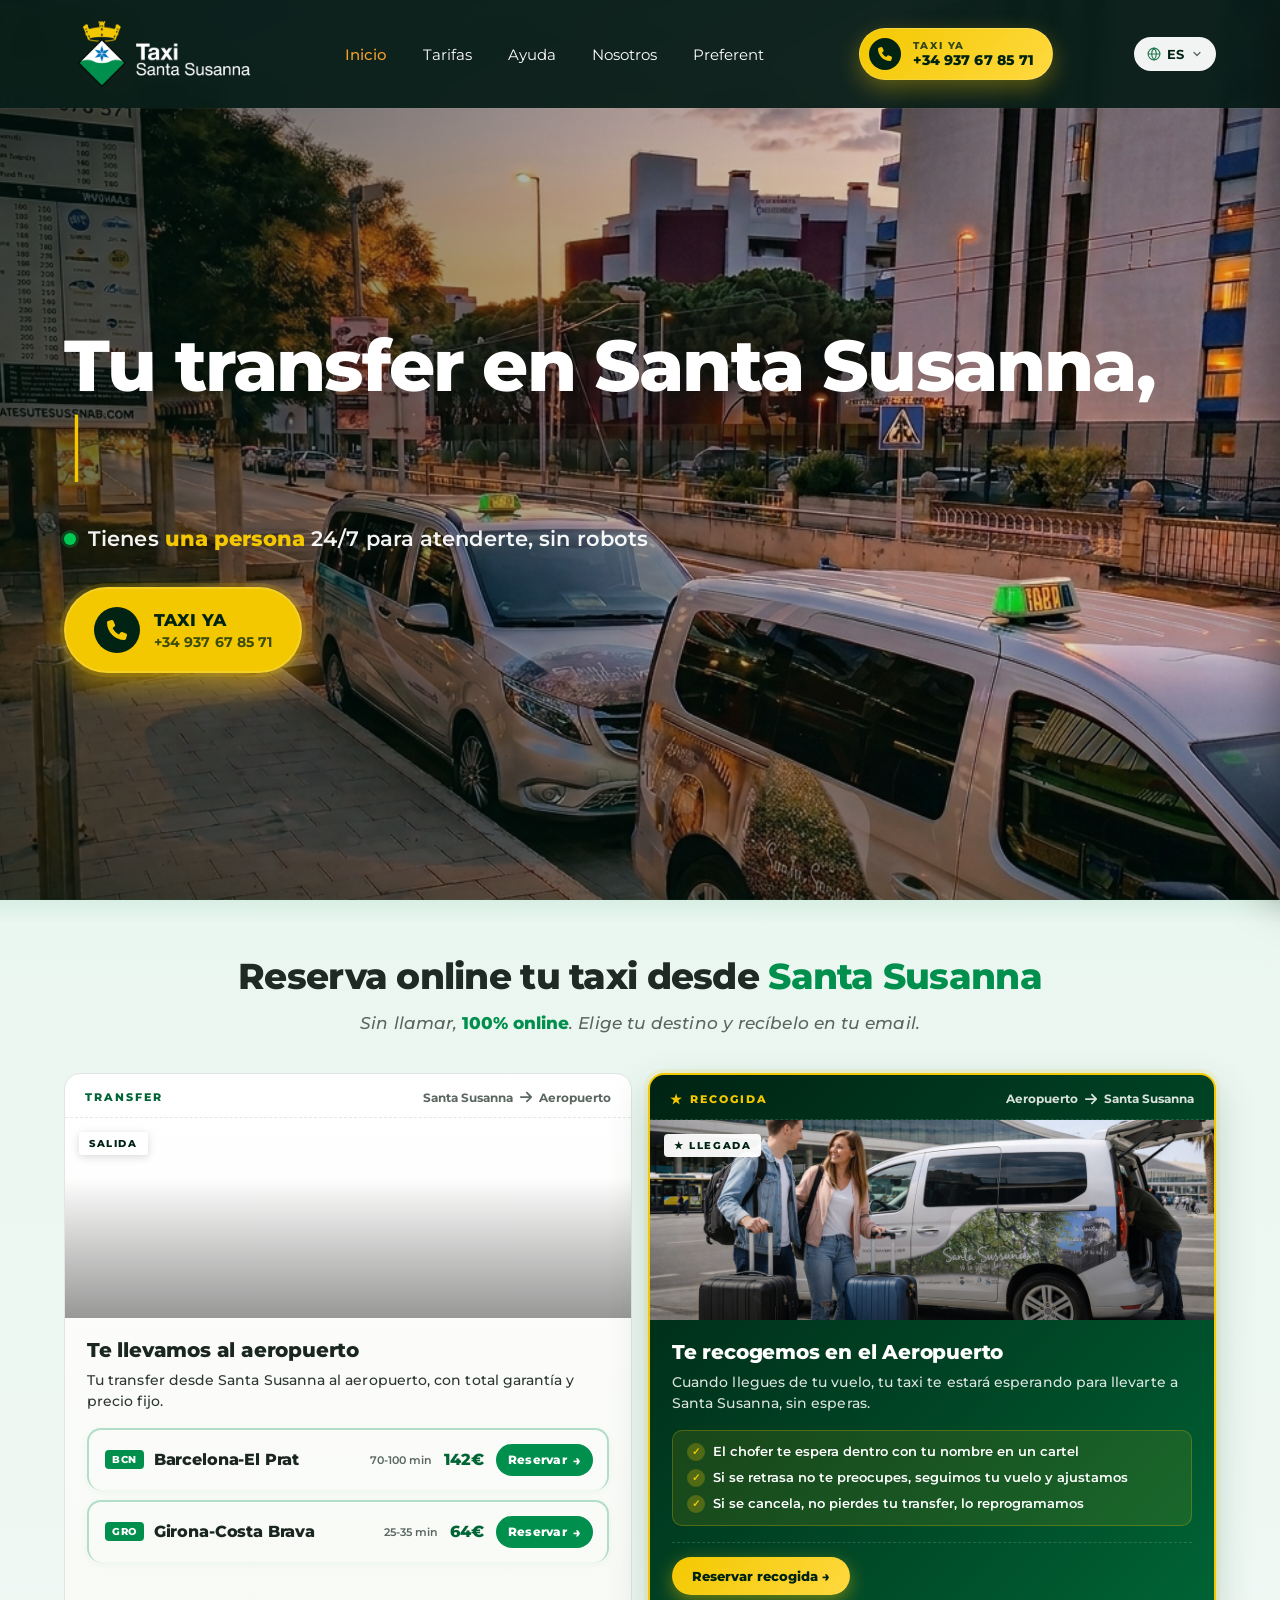
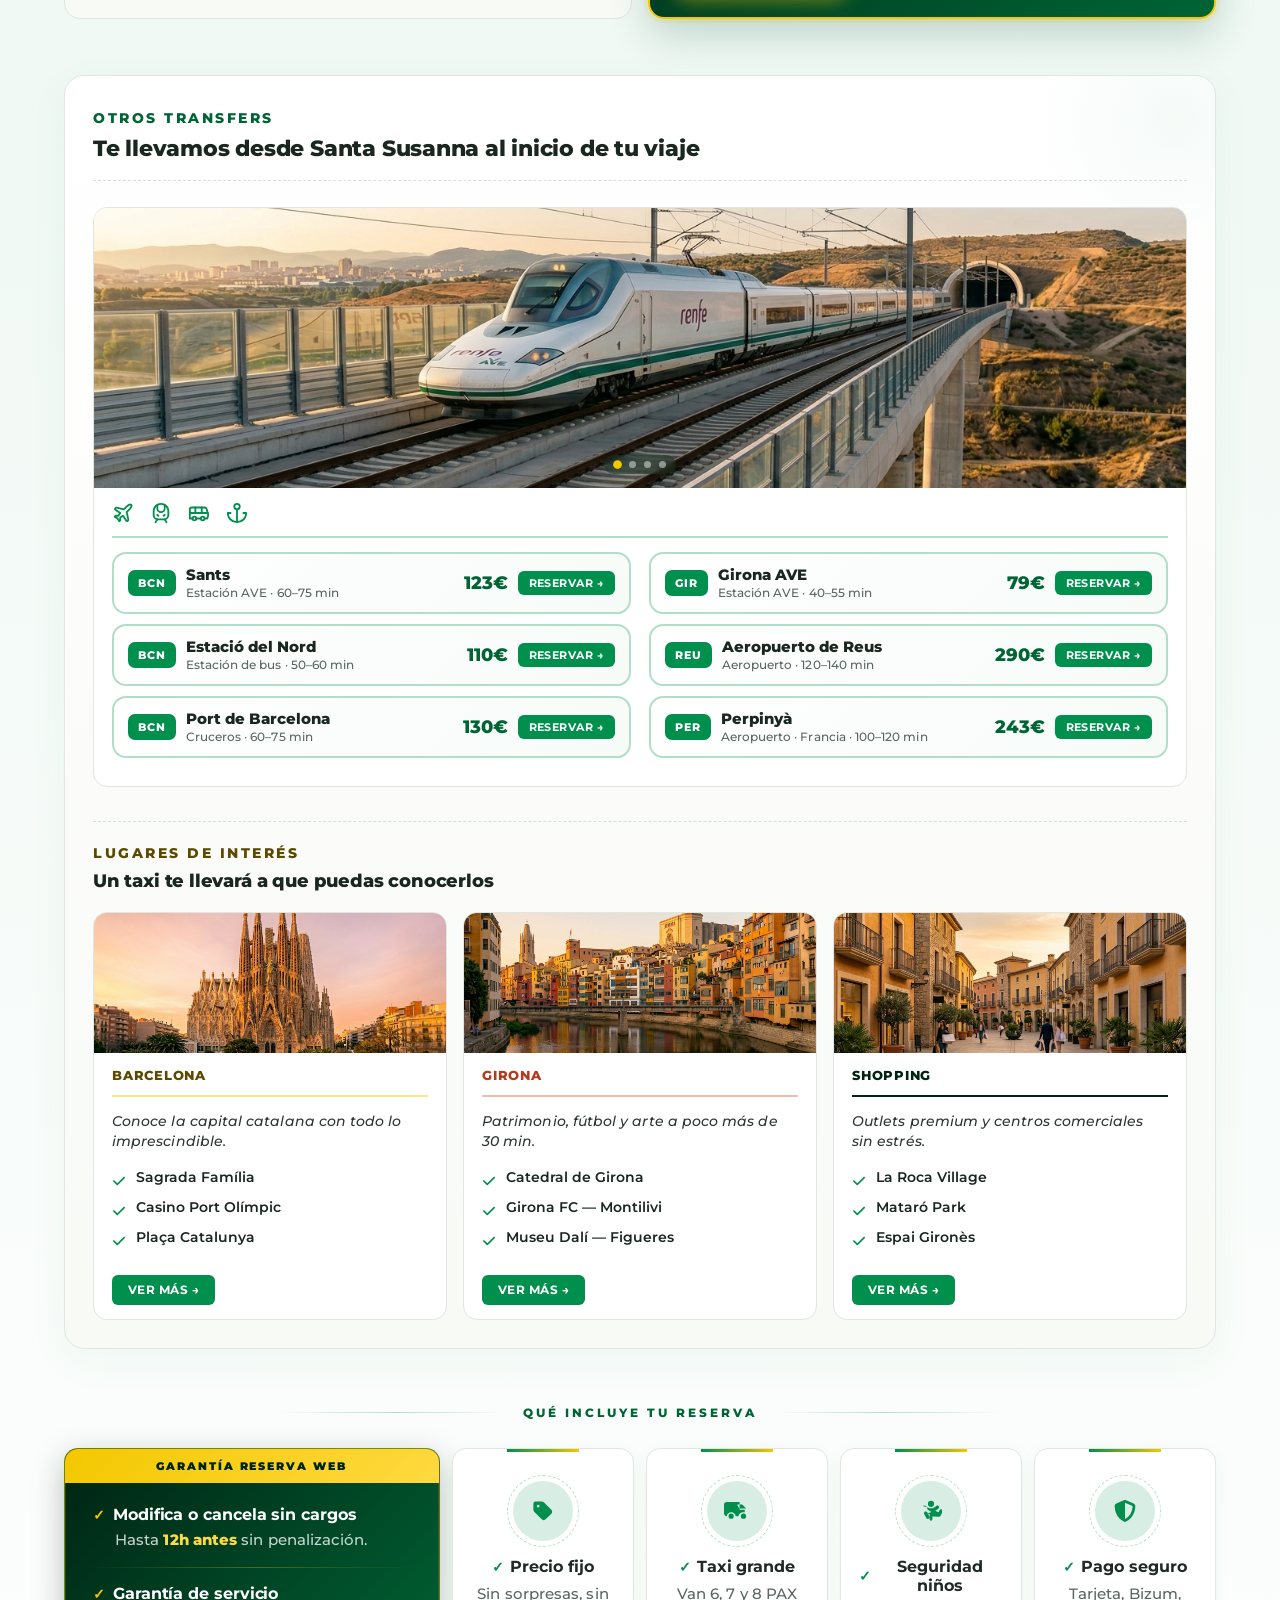
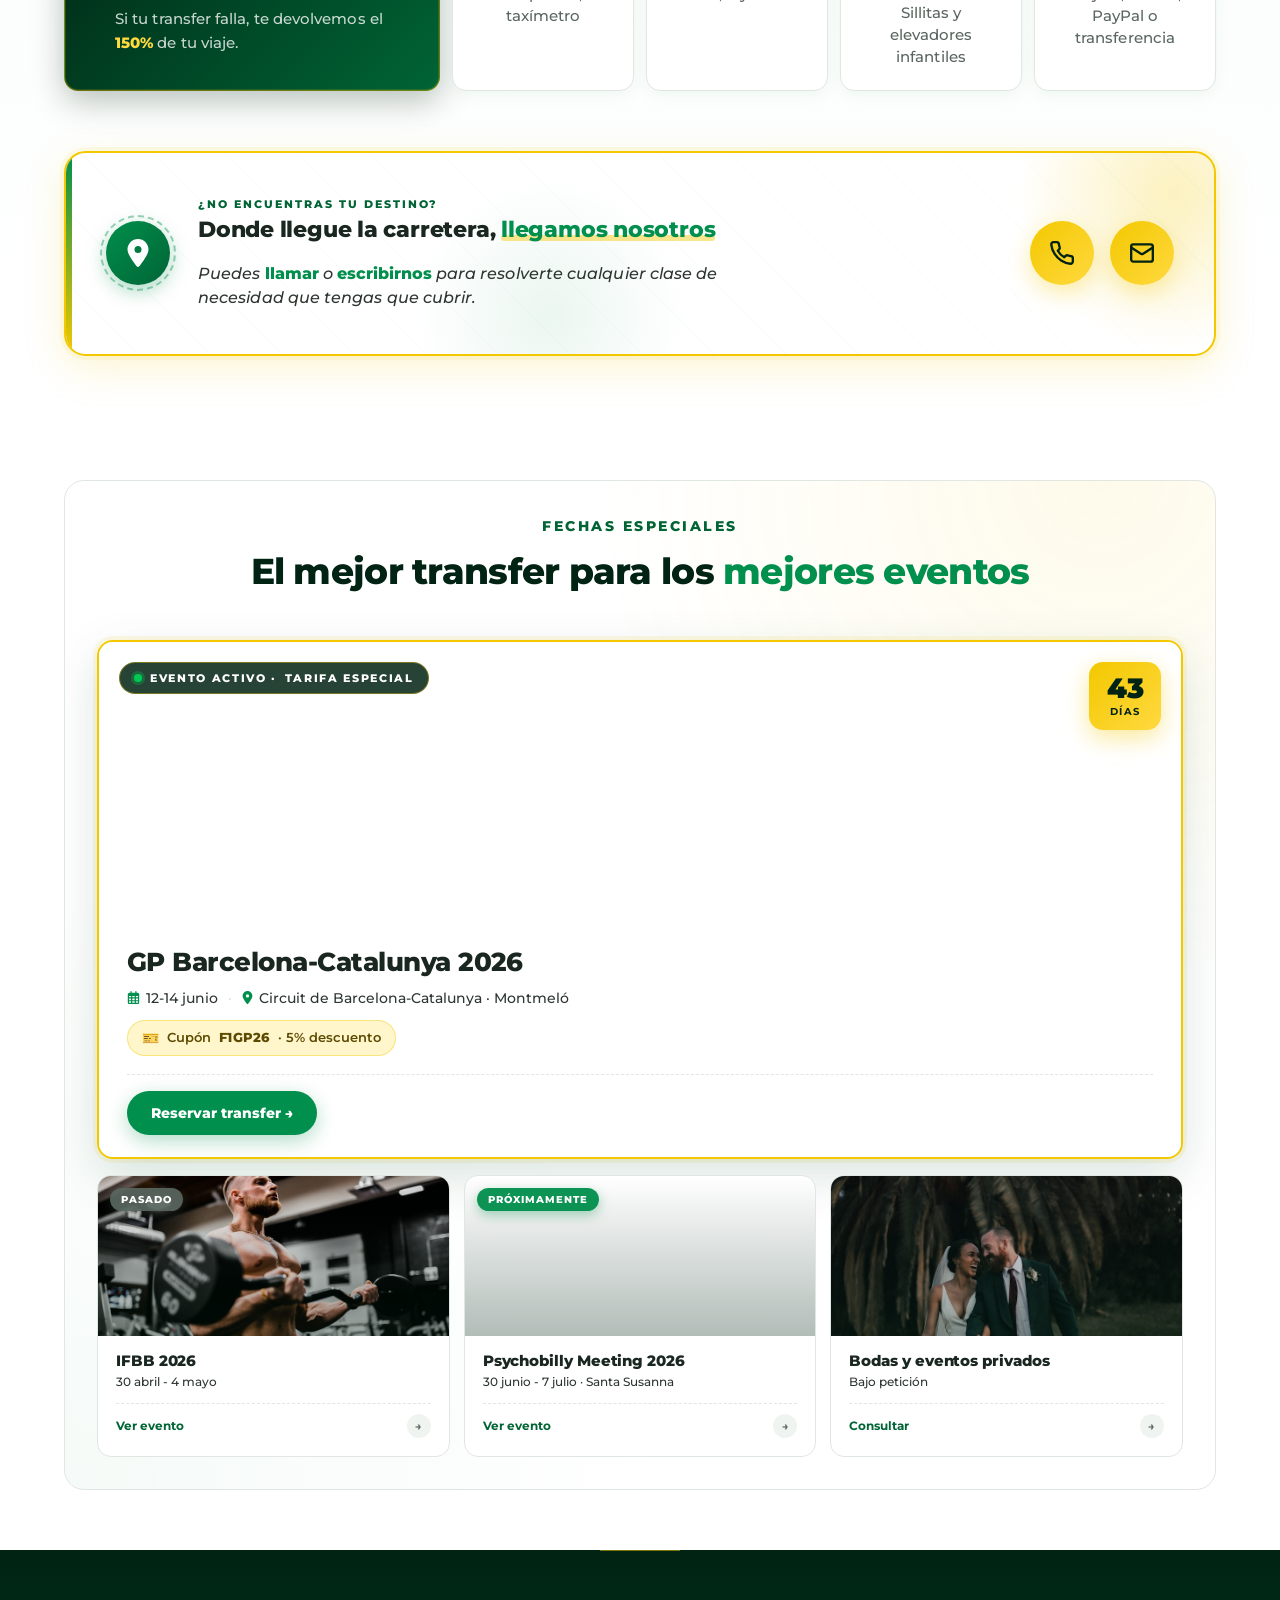
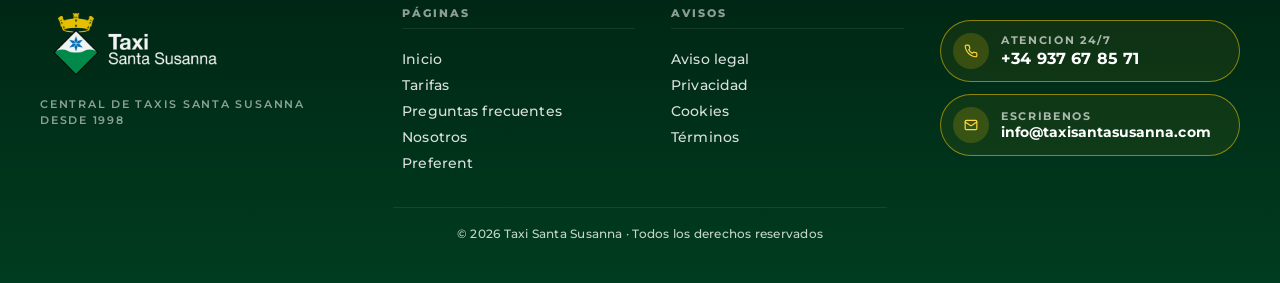
==== commit 9cf7bd11: "nav movil: ocultar menu principal y mostrar hamburguesa correctamente El menu principal seguia visib" ====
--- a/index.html
+++ b/index.html
@@ -7333,6 +7333,8 @@
   .nav-call-ico { width: 36px; height: 36px; }
   .nav-call-ico svg { width: 16px; height: 16px; }
   .nav .lang { display: none; }
+  .nav .menu { display: none; }
+  .nav-hamburger { display: inline-flex; }
 }
 
 </style>
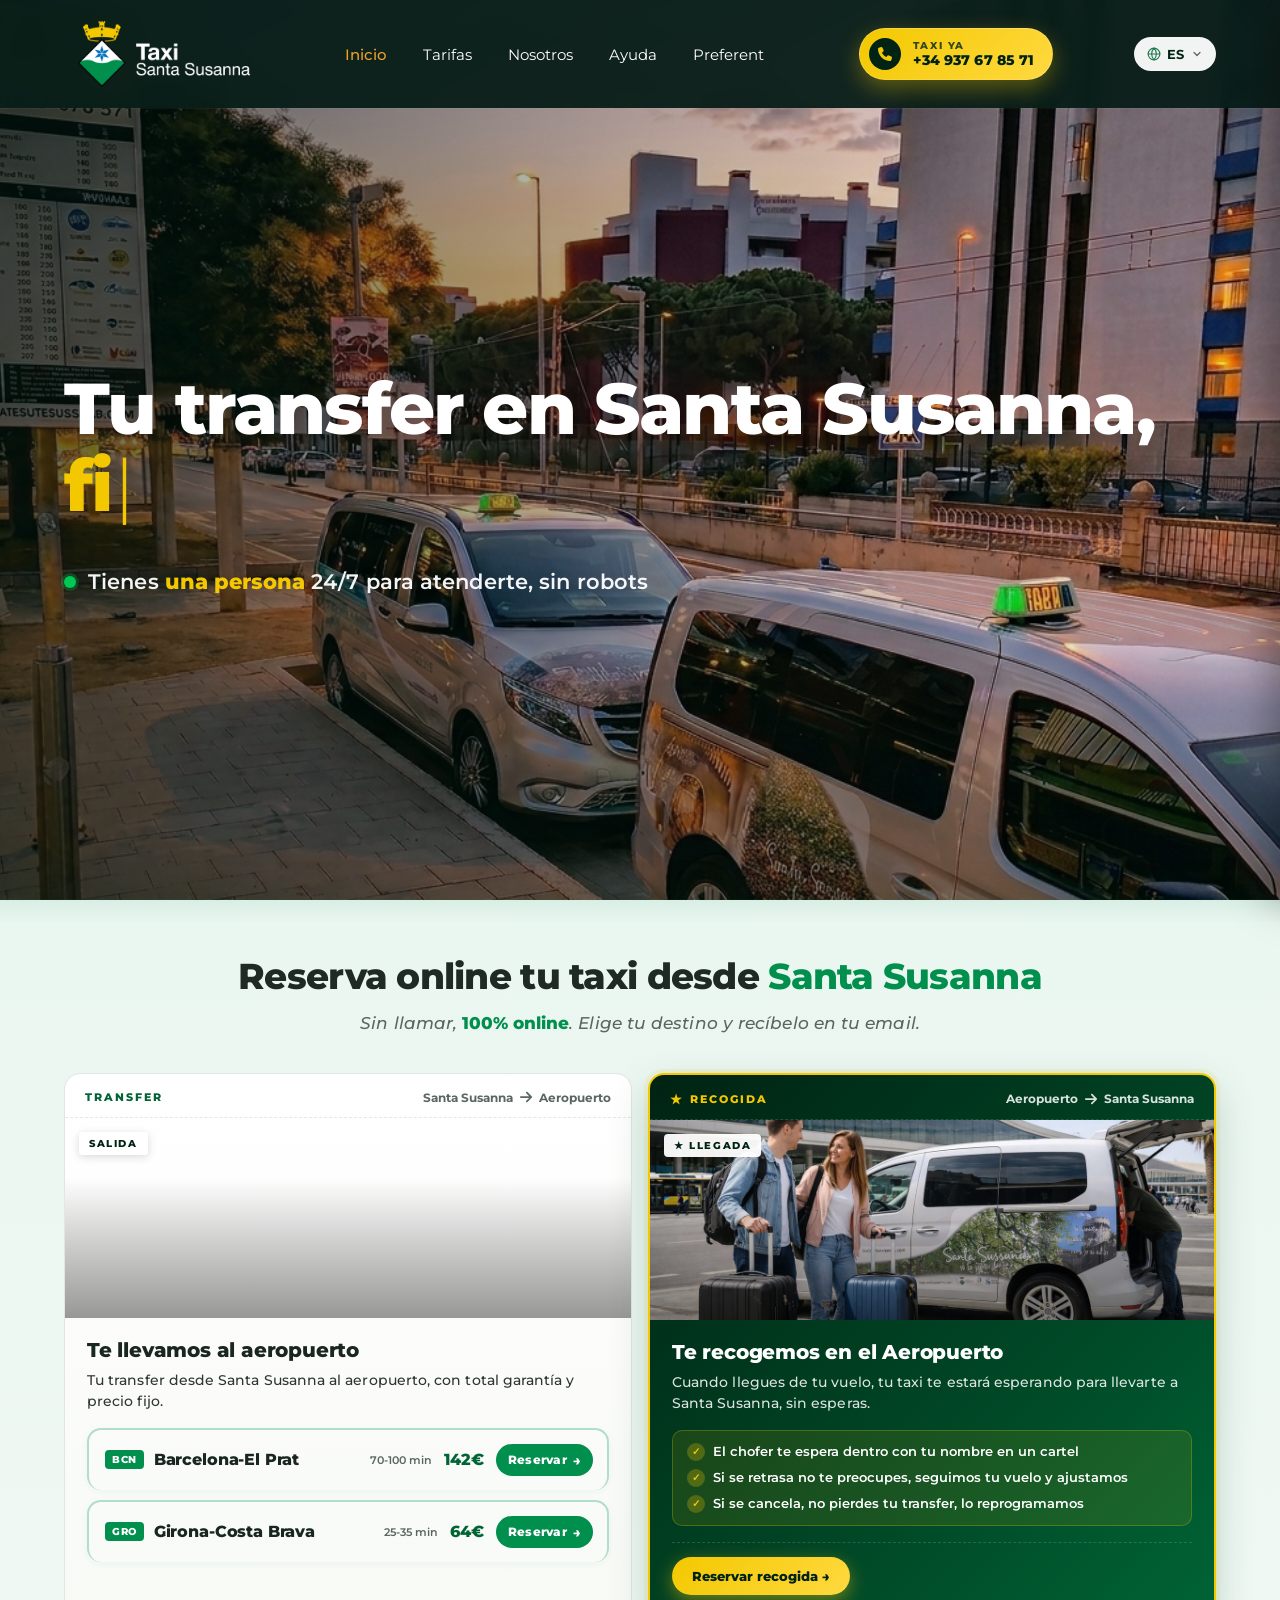
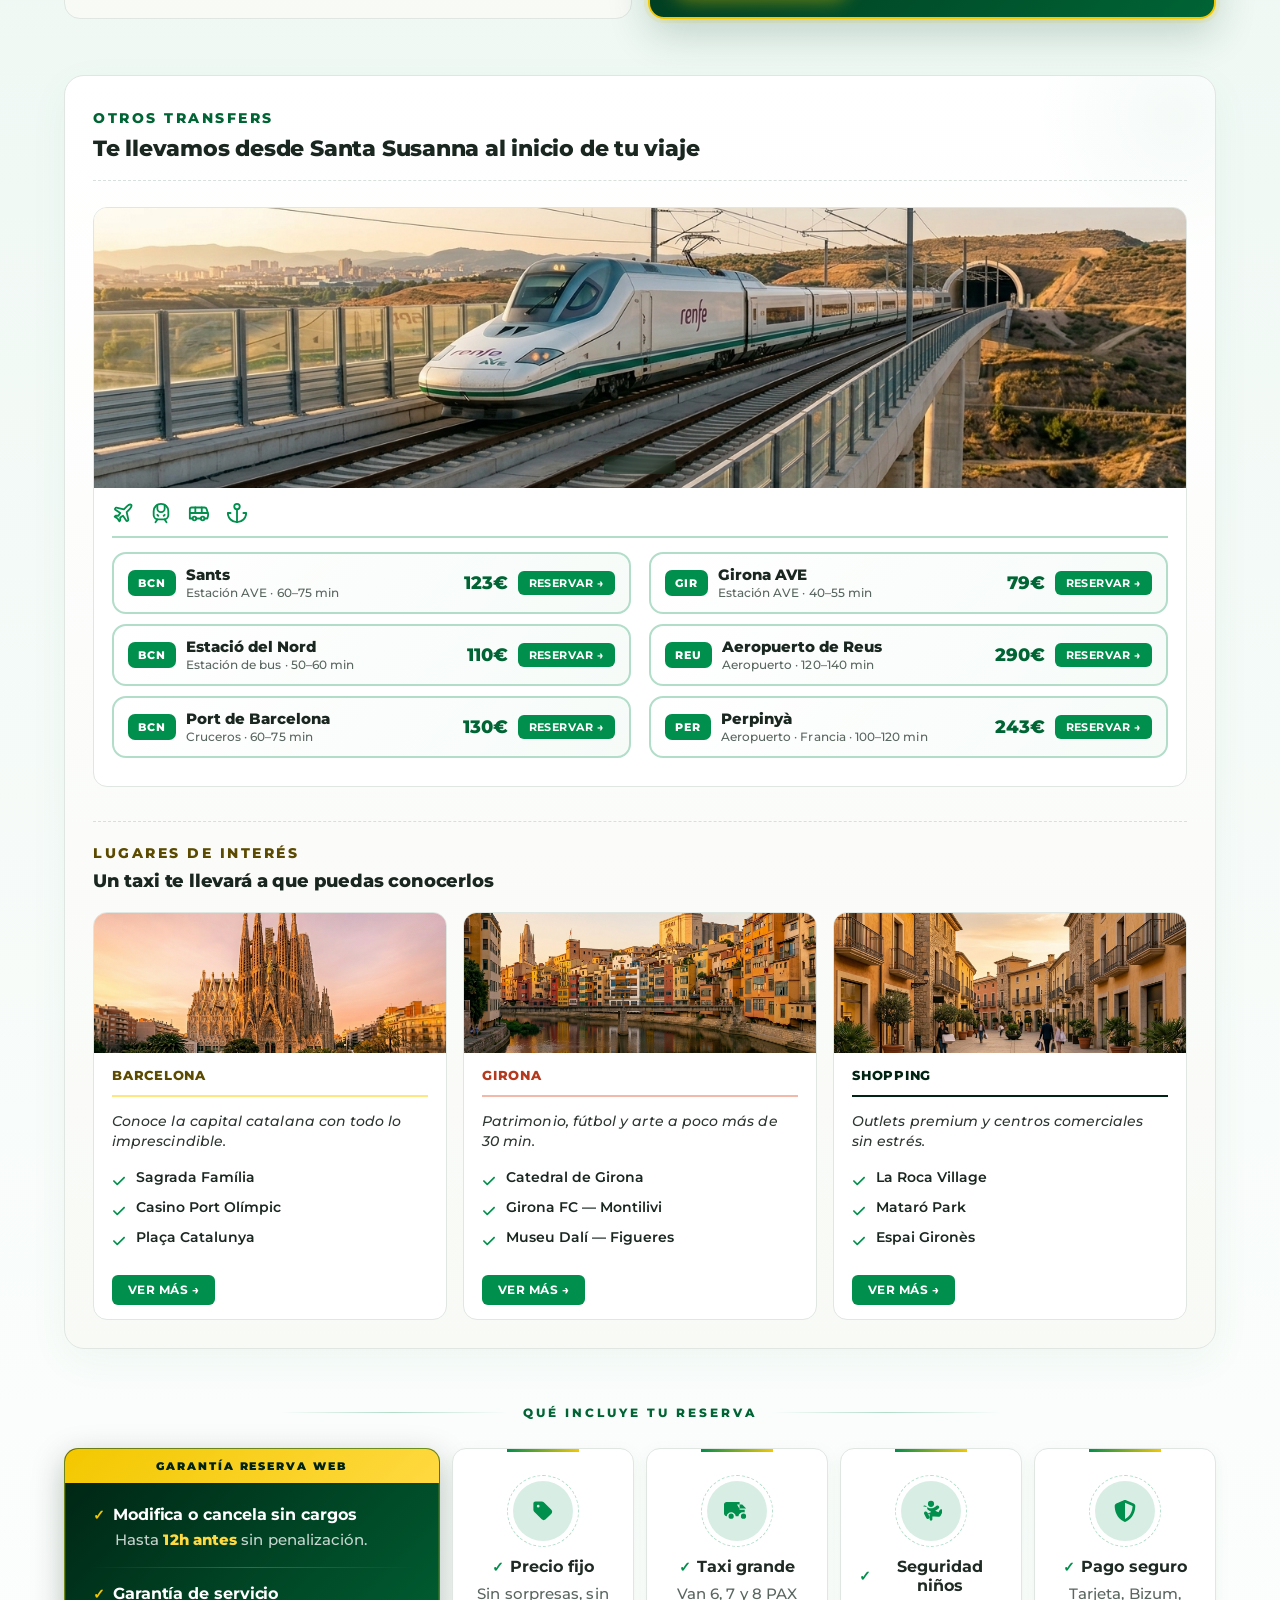
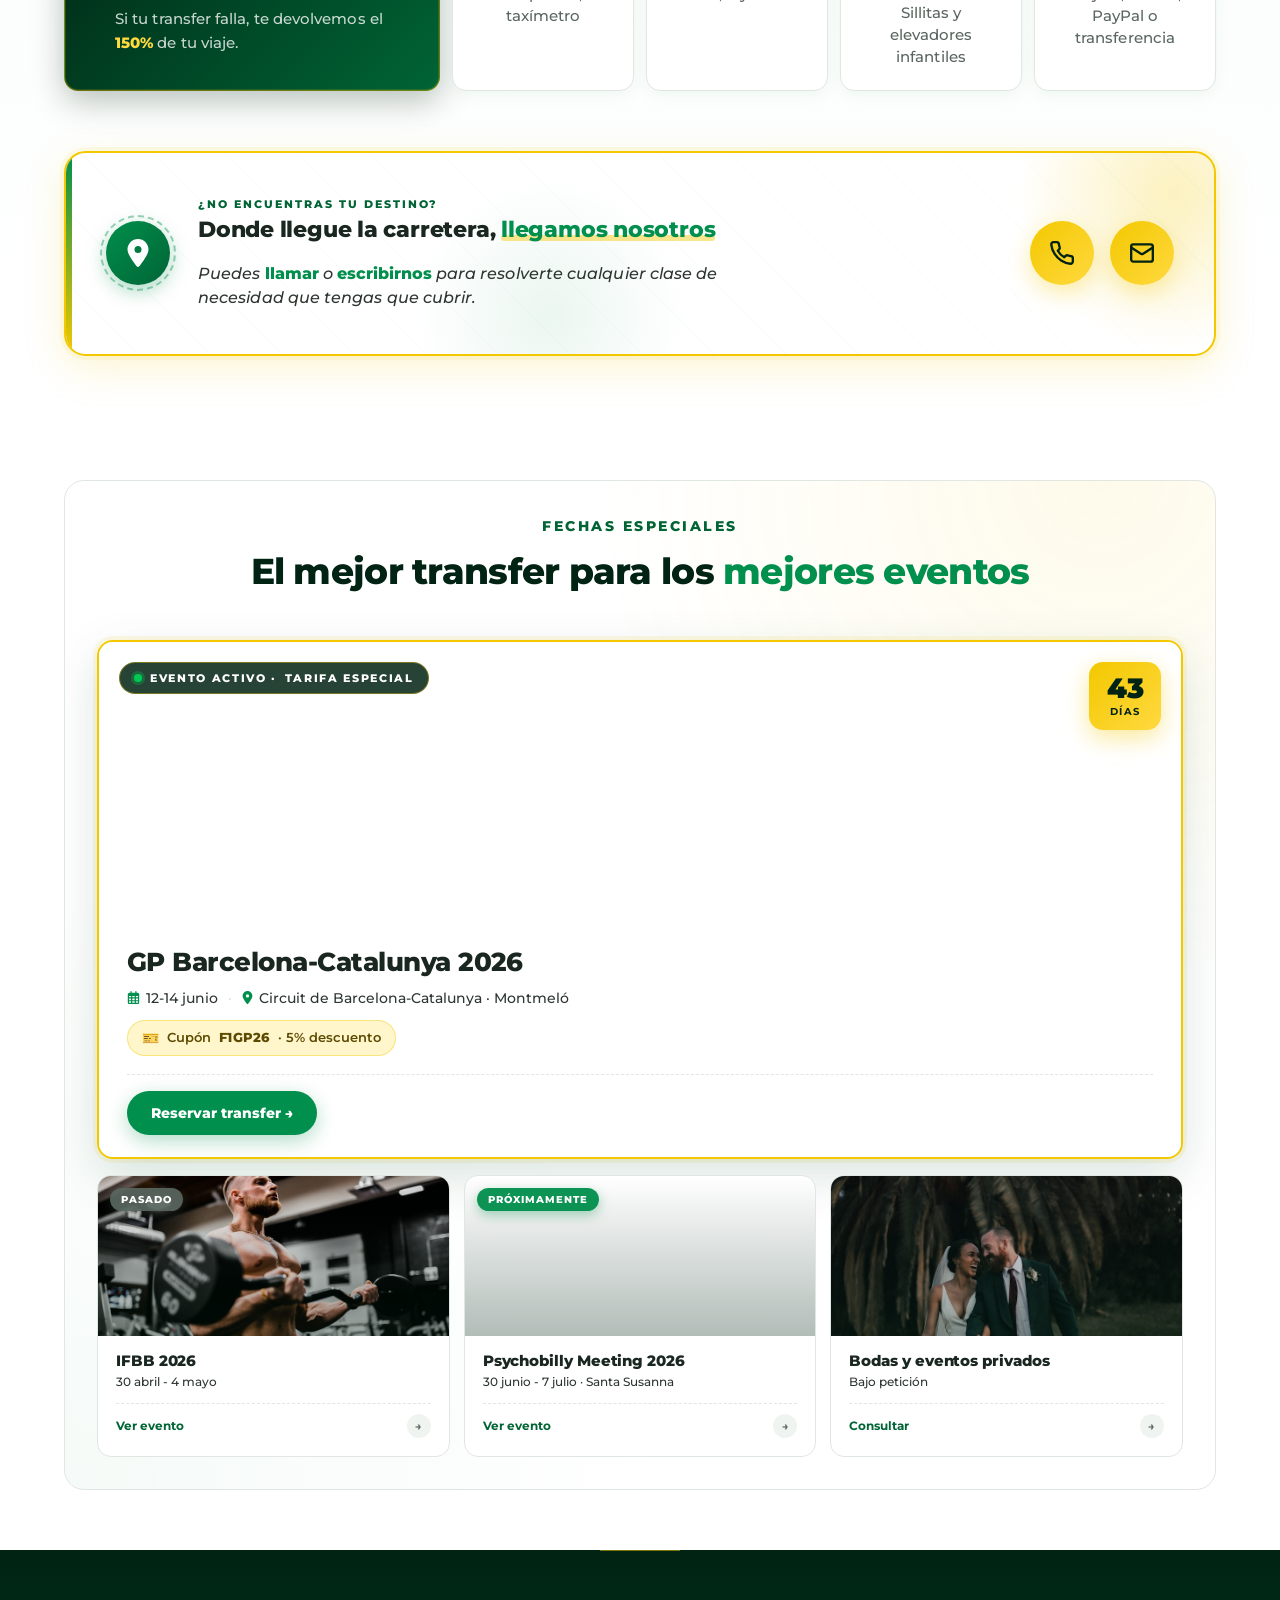
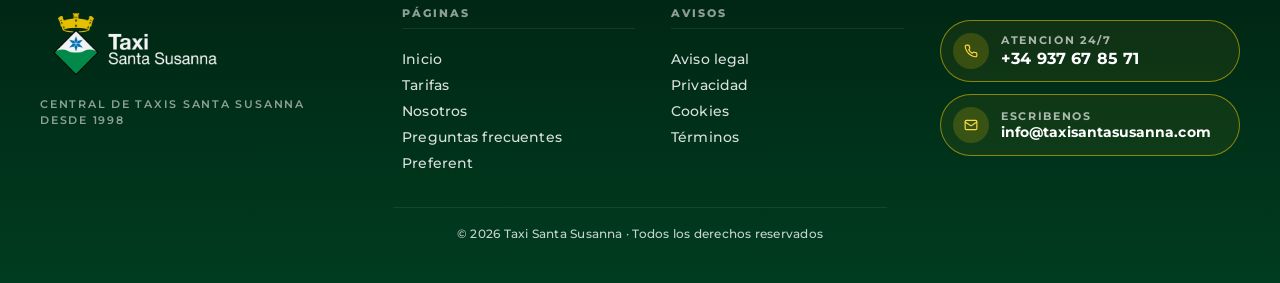
==== commit c0942ad2: "navegacion: quitar CTA telefono del header y drawer y reordenar menu (Nosotros antes de Ayuda) en to" ====
--- a/index.html
+++ b/index.html
@@ -7350,8 +7350,8 @@
   <div class="menu">
     <a href="index.html" class="active">Inicio</a>
     <a href="tarifas.html">Tarifas</a>
+    <a href="quienes-somos.html">Nosotros</a>
     <a href="preguntas-frecuentes.html">Ayuda</a>
-    <a href="quienes-somos.html">Nosotros</a>
     <a href="area-privada.html">Preferent</a>
   </div>
   <a class="nav-call" href="tel:+34937678571" aria-label="Llamar a Taxi Santa Susanna">
@@ -7384,8 +7384,8 @@
     
     <a href="index.html" class="active">Inicio</a>
     <a href="tarifas.html">Tarifas</a>
+    <a href="quienes-somos.html">Nosotros</a>
     <a href="preguntas-frecuentes.html">Ayuda</a>
-    <a href="quienes-somos.html">Nosotros</a>
     <a href="area-privada.html">Preferent</a>
   </nav>
   <div class="nav-drawer-divider"></div>
@@ -7418,15 +7418,6 @@
       </span>
     </div>
 
-    <div class="hero-cta">
-      <a class="btn-amber btn-amber-rich" href="tel:+34937678571">
-        <span class="btn-icon"><svg xmlns="http://www.w3.org/2000/svg" viewBox="0 0 512 512" fill="currentColor" style="width:18px;height:18px;"><path d="M164.9 24.6c-7.7-18.6-28-28.5-47.4-23.2l-88 24C12.1 30.2 0 46 0 64C0 311.4 200.6 512 448 512c18 0 33.8-12.1 38.6-29.5l24-88c5.3-19.4-4.6-39.7-23.2-47.4l-96-40c-16.3-6.8-35.2-2.1-46.3 11.6L304.7 368C234.3 334.7 177.3 277.7 144 207.3L193.3 167c13.7-11.2 18.4-30 11.6-46.3l-40-96z"/></svg></span>
-        <span class="btn-content">
-          <span class="btn-line1">Taxi ya</span>
-          <span class="btn-line2">+34 937 67 85 71</span>
-        </span>
-      </a>
-    </div>
   </div>
 </section>
 
@@ -7866,8 +7857,8 @@
           
           <a href="index.html">Inicio</a>
           <a href="tarifas.html">Tarifas</a>
+          <a href="quienes-somos.html">Nosotros</a>
           <a href="preguntas-frecuentes.html">Preguntas frecuentes</a>
-          <a href="quienes-somos.html">Nosotros</a>
           <a href="area-privada.html">Preferent</a>
         </nav>
       </div>
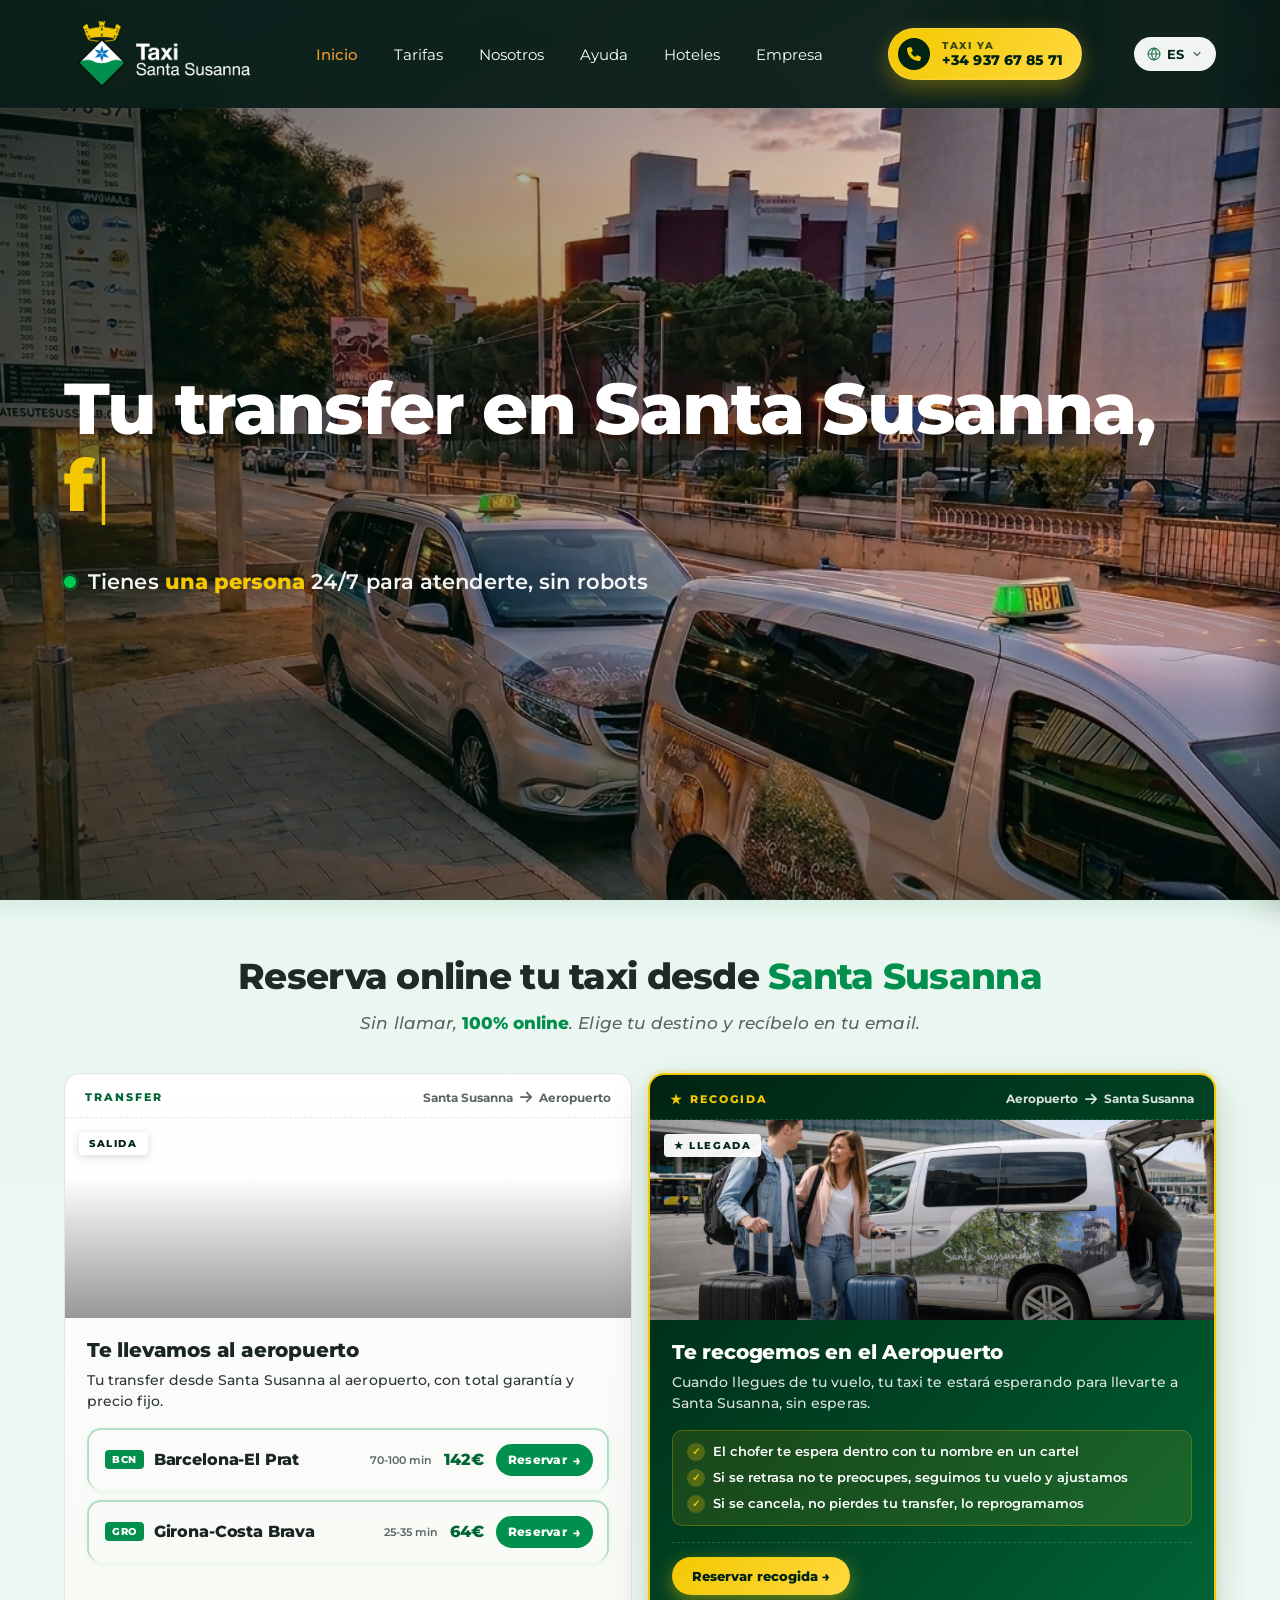
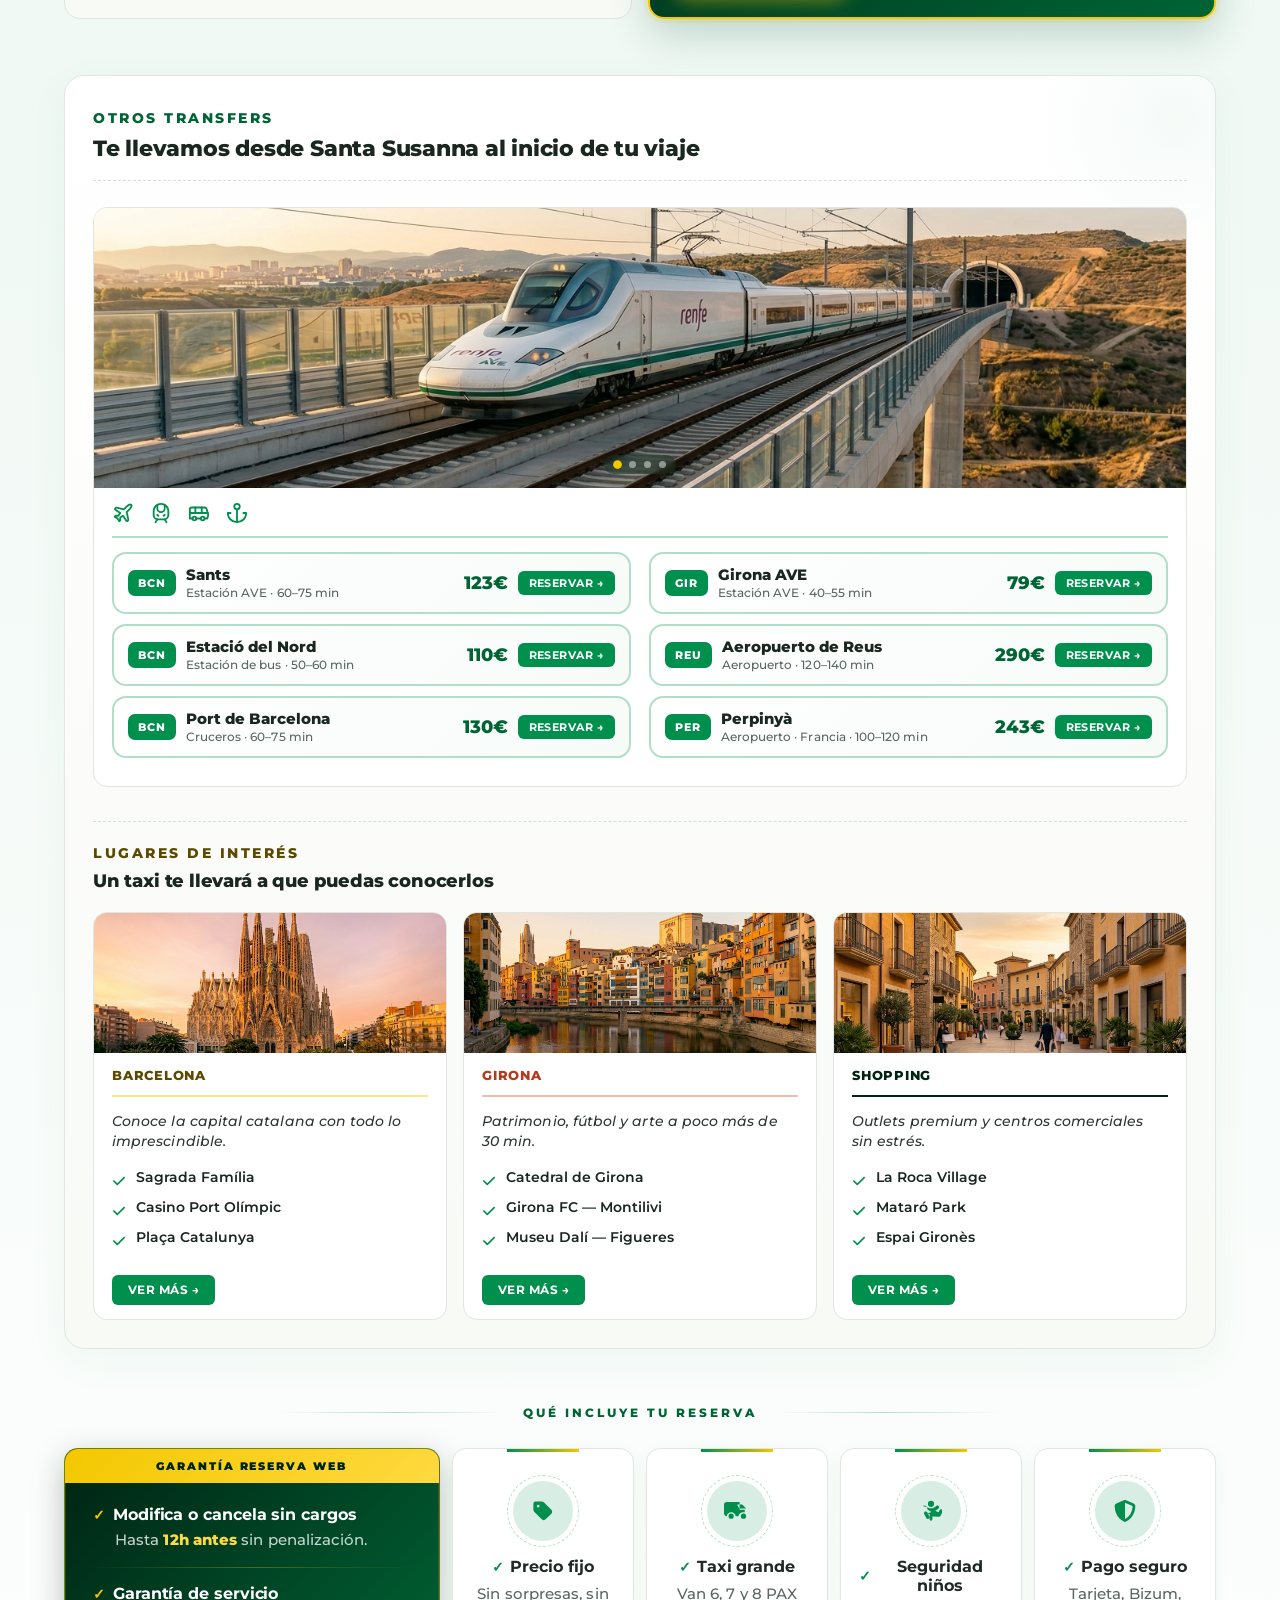
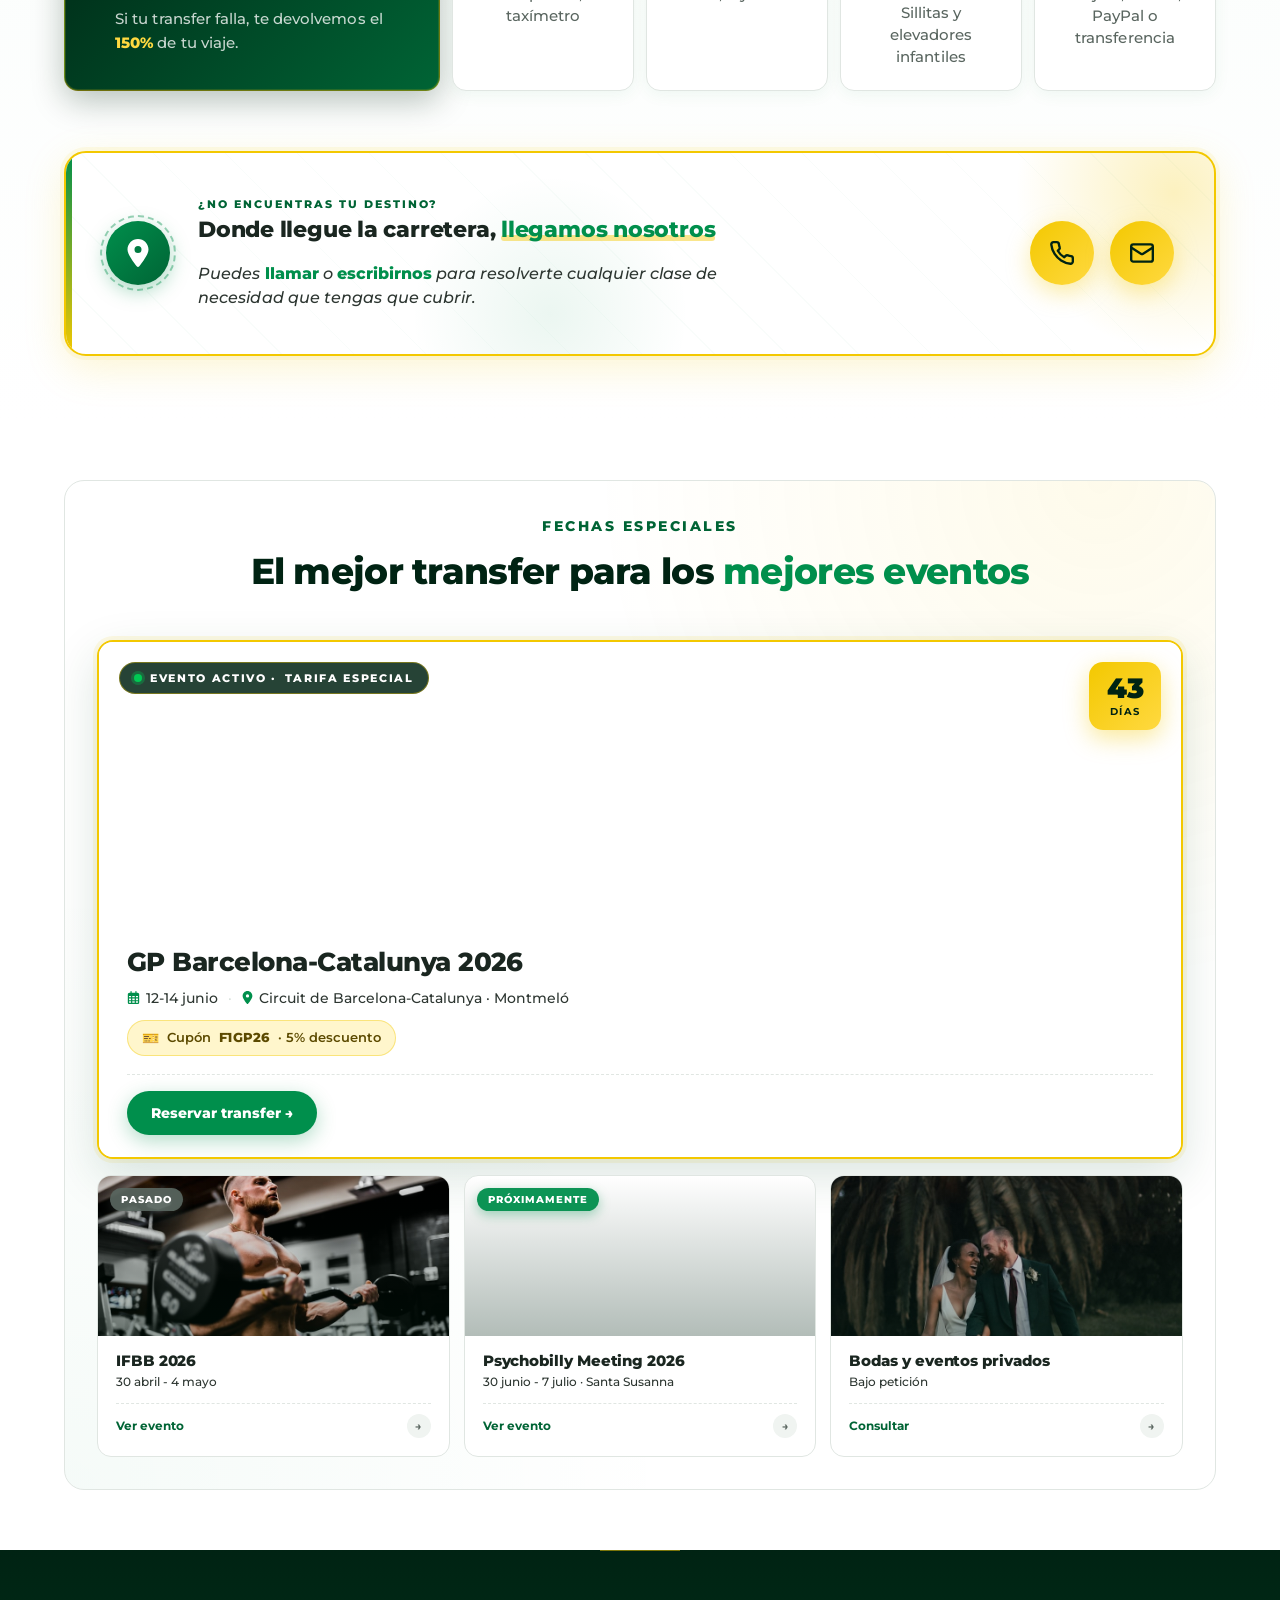
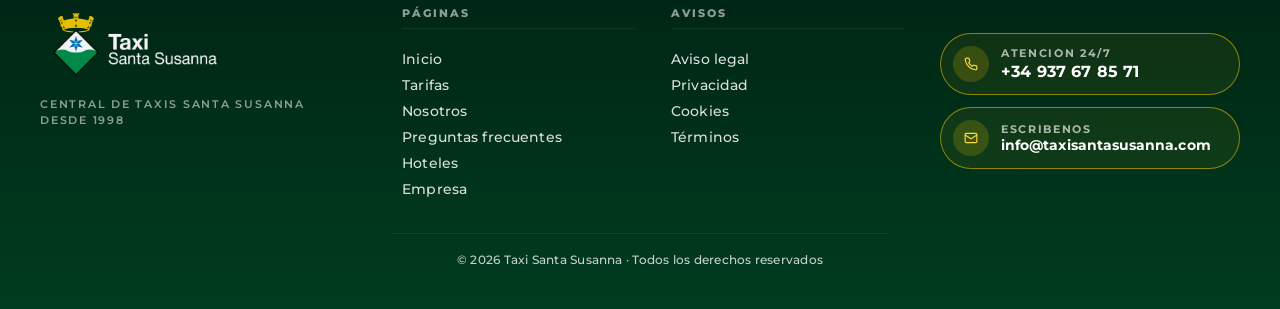
==== commit ff484e61: "hoteles y empresa: nuevas paginas de portal (visitante + login + acceso AGENDA + soporte). menu: ana" ====
--- a/index.html
+++ b/index.html
@@ -7352,7 +7352,8 @@
     <a href="tarifas.html">Tarifas</a>
     <a href="quienes-somos.html">Nosotros</a>
     <a href="preguntas-frecuentes.html">Ayuda</a>
-    <a href="area-privada.html">Preferent</a>
+    <a href="hoteles.html">Hoteles</a>
+    <a href="empresa.html">Empresa</a>
   </div>
   <a class="nav-call" href="tel:+34937678571" aria-label="Llamar a Taxi Santa Susanna">
     <span class="nav-call-ico">
@@ -7386,7 +7387,8 @@
     <a href="tarifas.html">Tarifas</a>
     <a href="quienes-somos.html">Nosotros</a>
     <a href="preguntas-frecuentes.html">Ayuda</a>
-    <a href="area-privada.html">Preferent</a>
+    <a href="hoteles.html">Hoteles</a>
+    <a href="empresa.html">Empresa</a>
   </nav>
   <div class="nav-drawer-divider"></div>
   <a class="nav-drawer-cta" href="tel:+34937678571">
@@ -7859,7 +7861,8 @@
           <a href="tarifas.html">Tarifas</a>
           <a href="quienes-somos.html">Nosotros</a>
           <a href="preguntas-frecuentes.html">Preguntas frecuentes</a>
-          <a href="area-privada.html">Preferent</a>
+          <a href="hoteles.html">Hoteles</a>
+    <a href="empresa.html">Empresa</a>
         </nav>
       </div>
       <div class="footer-col">
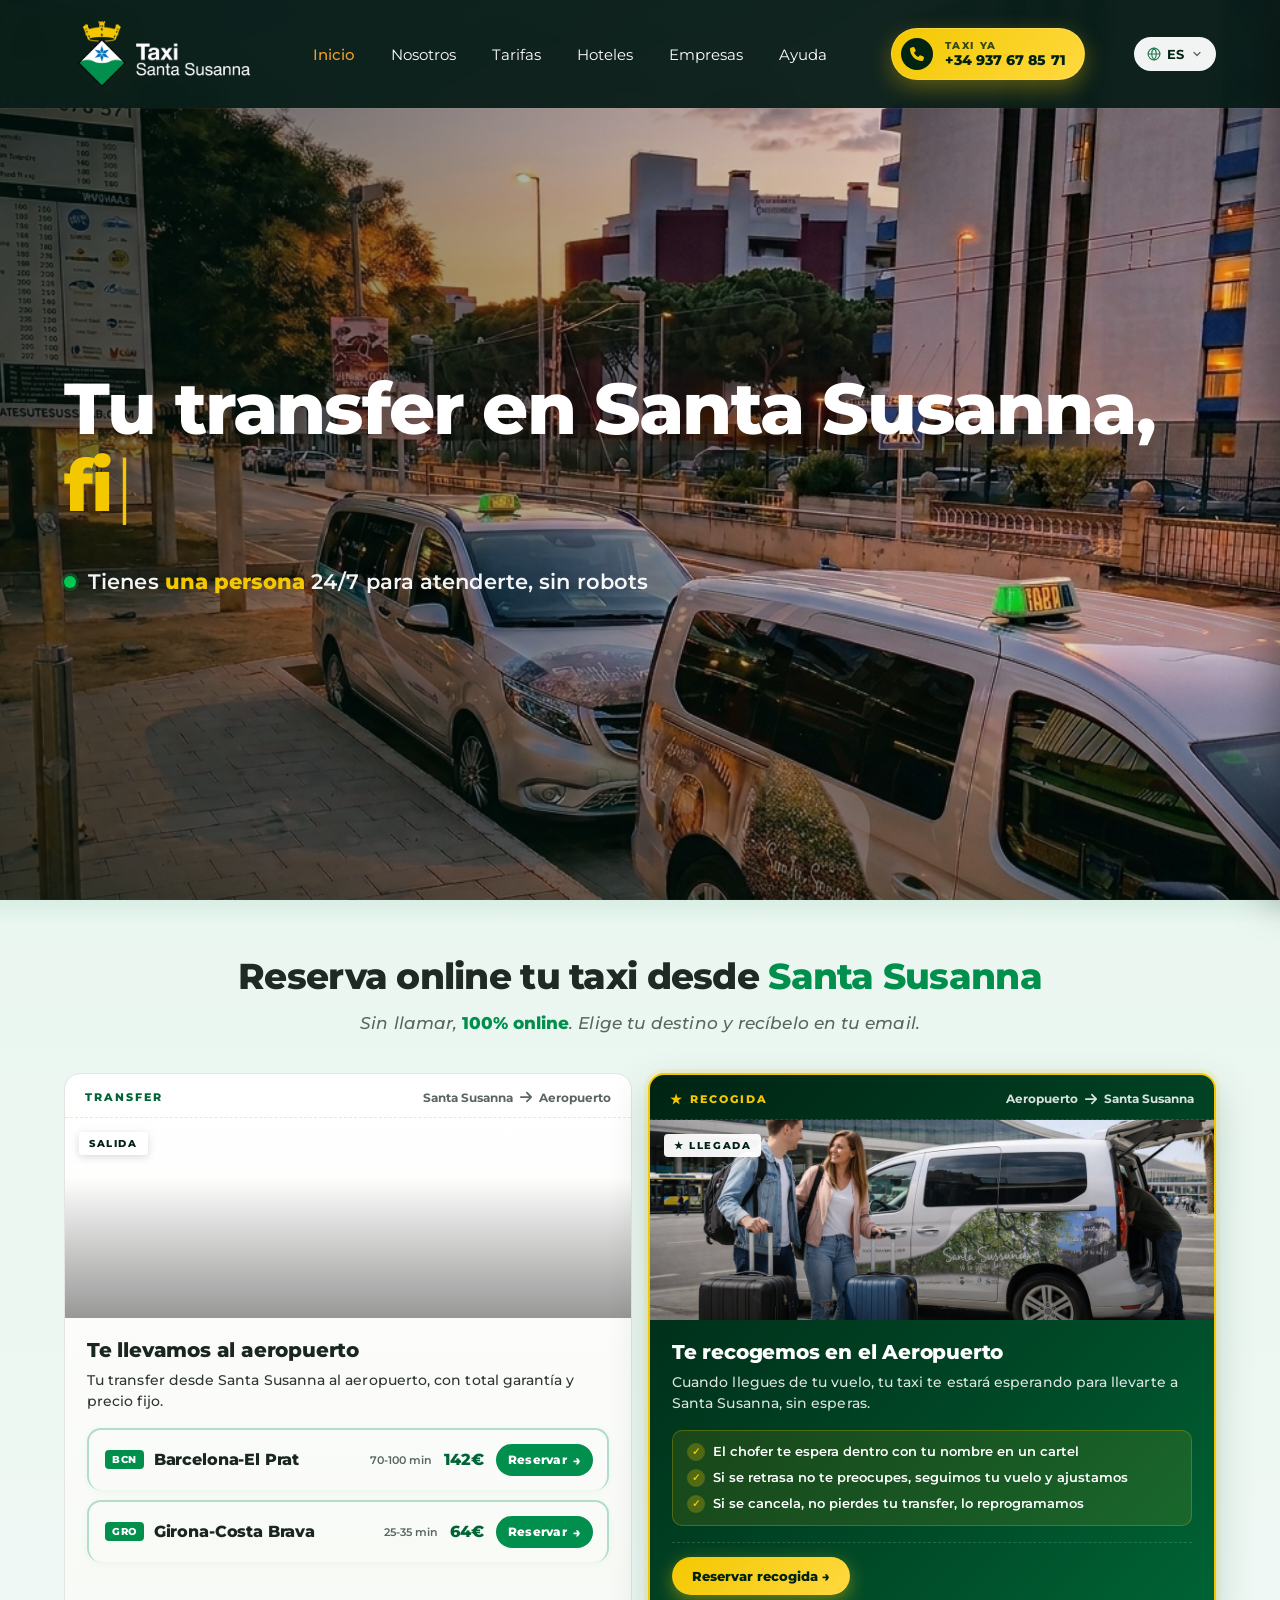
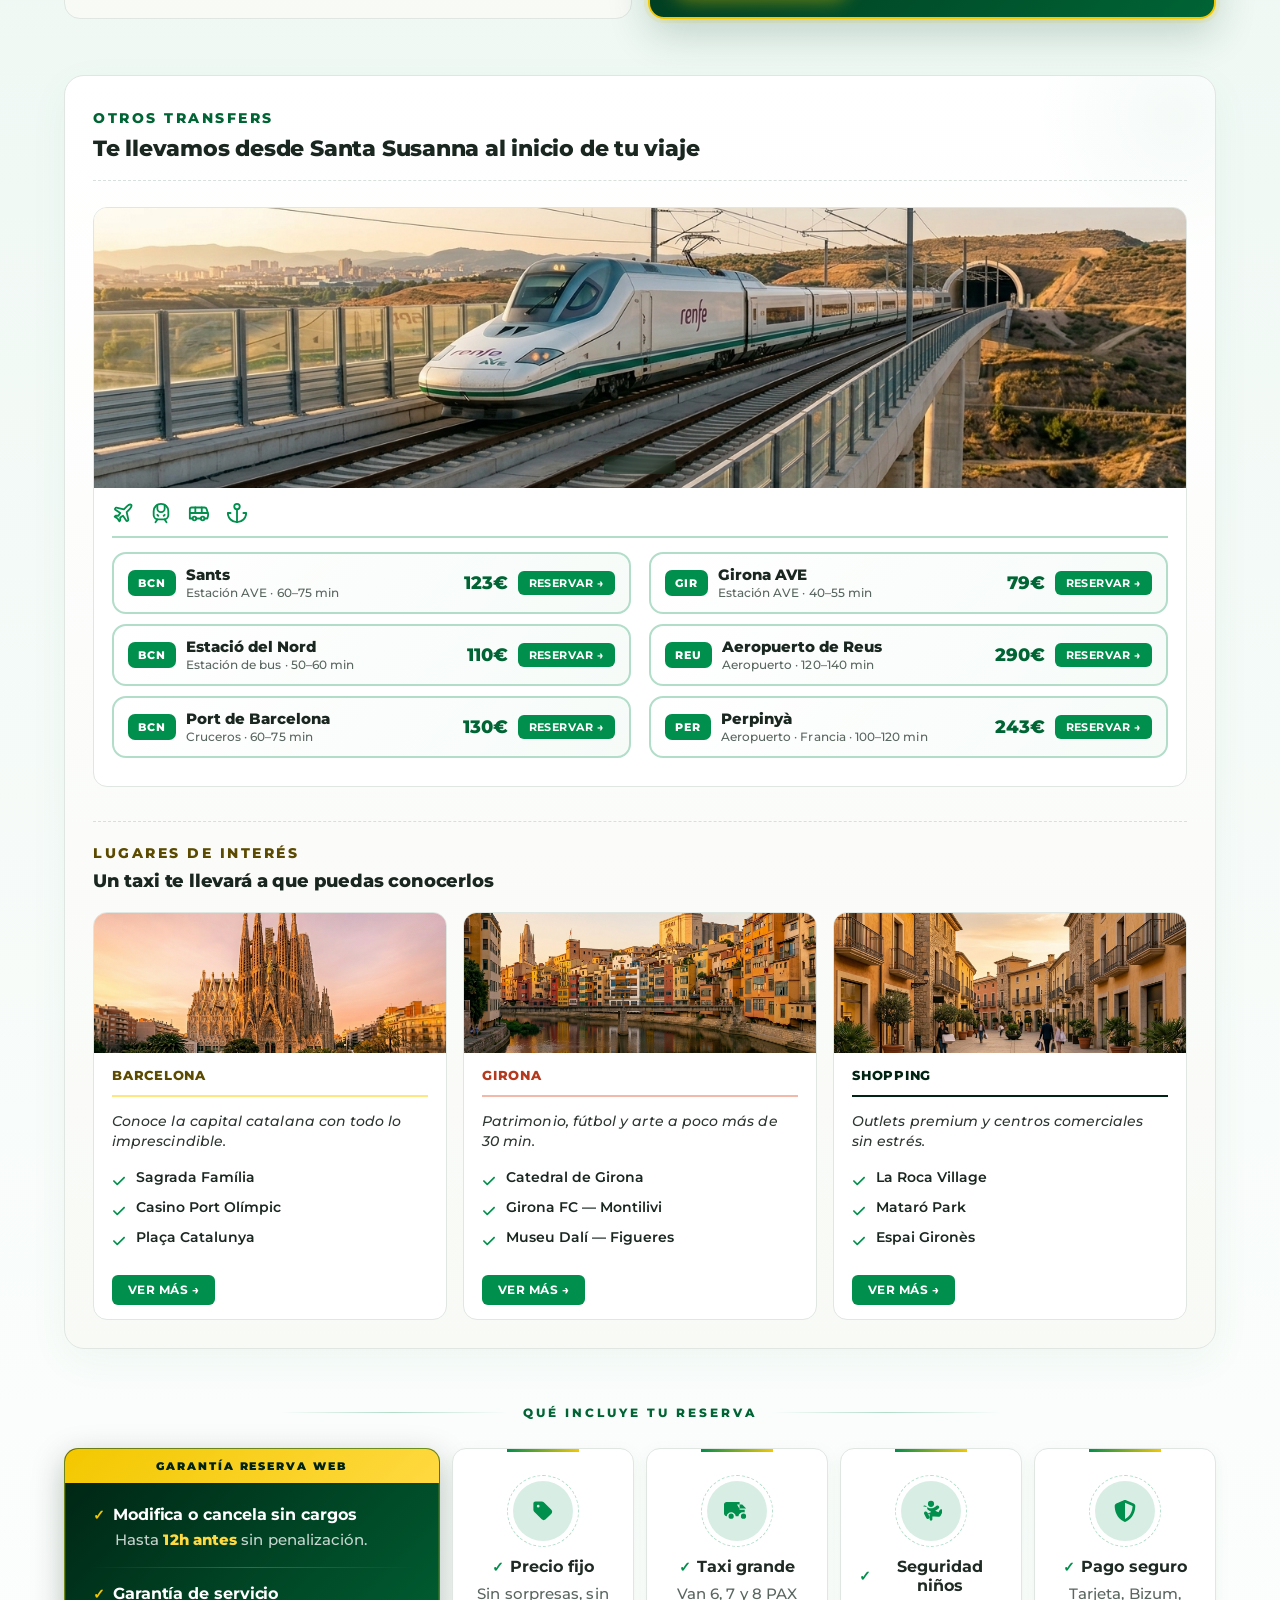
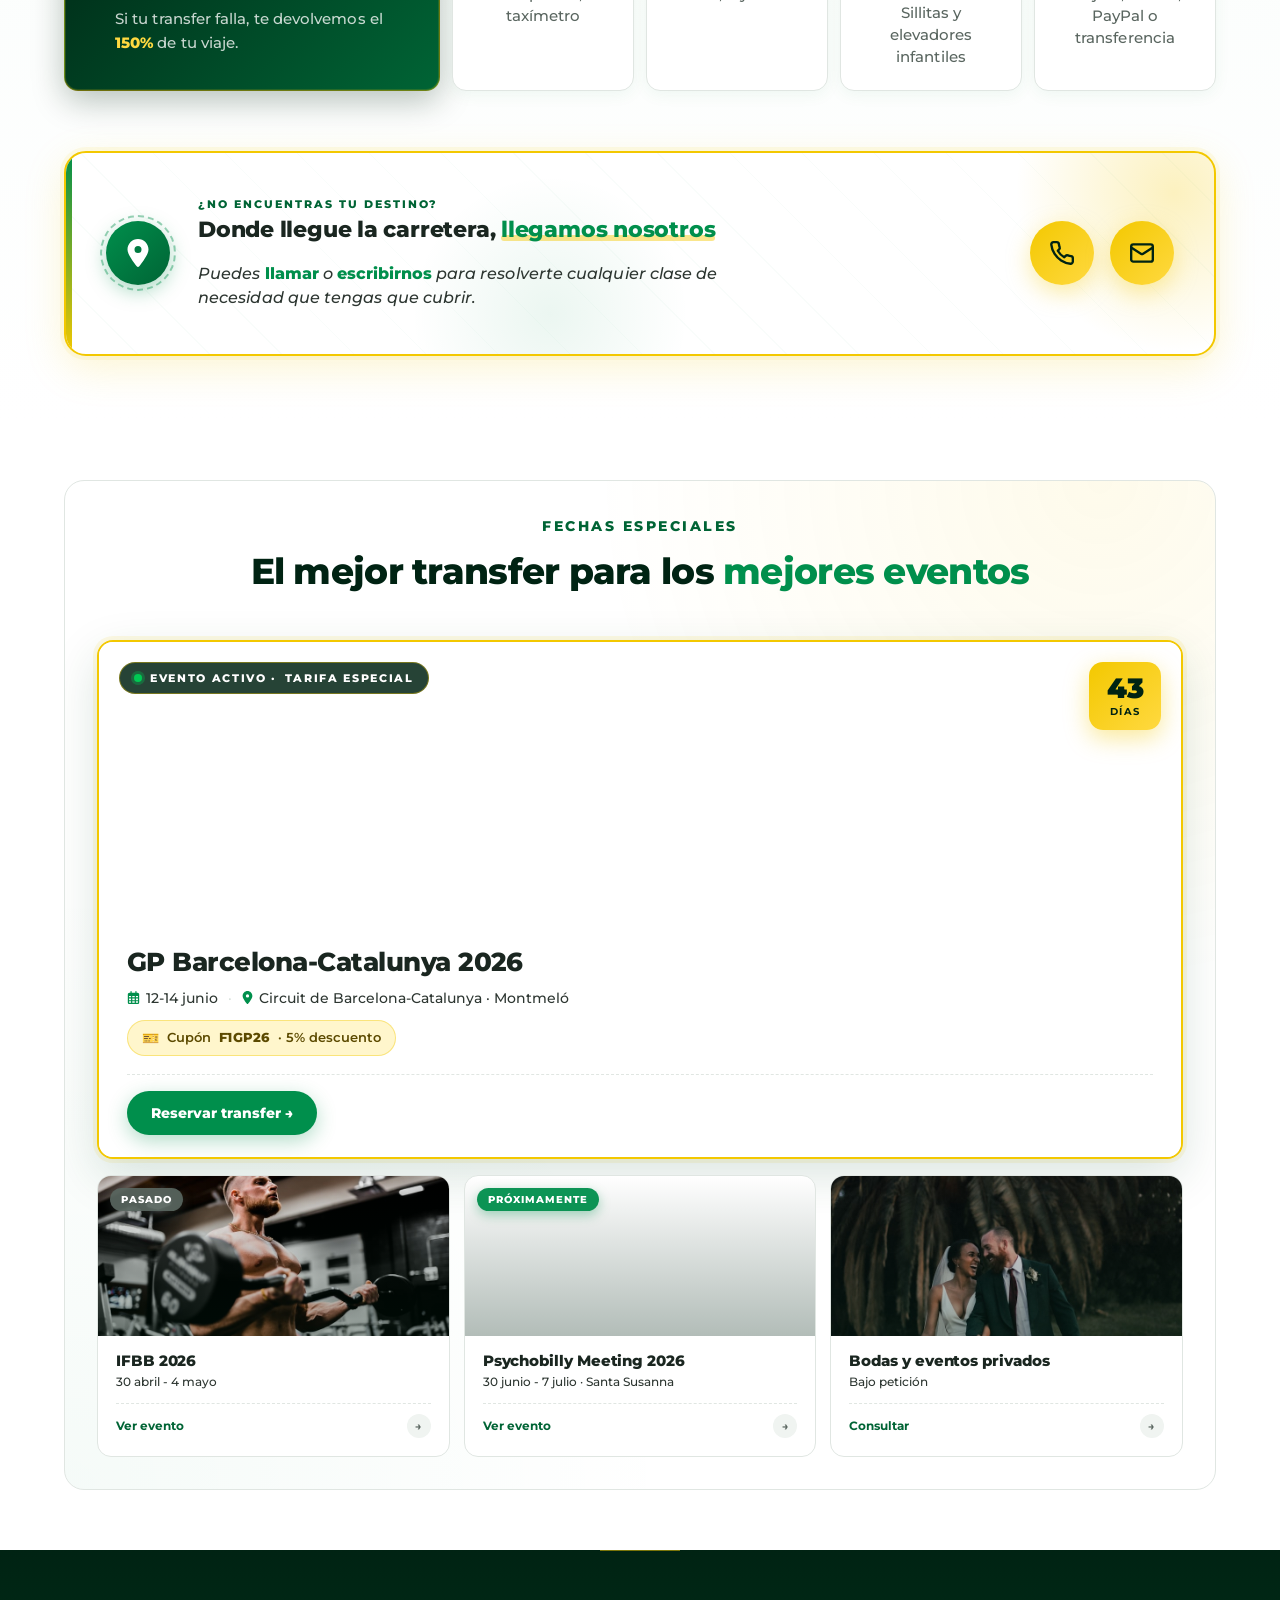
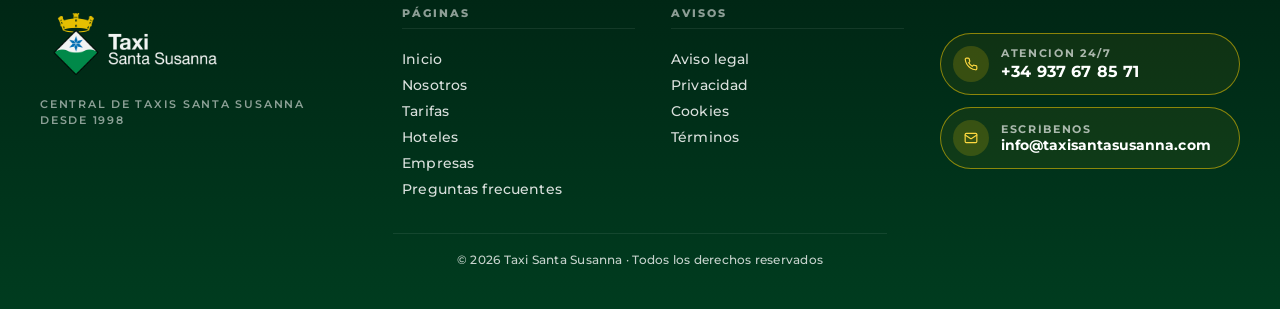
==== commit f92aa4e8: "navegacion: reordenar menu (Inicio - Nosotros - Tarifas - Hoteles - Empresas - Ayuda) y Empresas en " ====
--- a/index.html
+++ b/index.html
@@ -7349,11 +7349,11 @@
   </div>
   <div class="menu">
     <a href="index.html" class="active">Inicio</a>
+    <a href="quienes-somos.html">Nosotros</a>
     <a href="tarifas.html">Tarifas</a>
-    <a href="quienes-somos.html">Nosotros</a>
+    <a href="hoteles.html">Hoteles</a>
+    <a href="empresa.html">Empresas</a>
     <a href="preguntas-frecuentes.html">Ayuda</a>
-    <a href="hoteles.html">Hoteles</a>
-    <a href="empresa.html">Empresa</a>
   </div>
   <a class="nav-call" href="tel:+34937678571" aria-label="Llamar a Taxi Santa Susanna">
     <span class="nav-call-ico">
@@ -7384,11 +7384,11 @@
   <nav class="nav-drawer-menu" aria-label="Navegación móvil">
     
     <a href="index.html" class="active">Inicio</a>
+    <a href="quienes-somos.html">Nosotros</a>
     <a href="tarifas.html">Tarifas</a>
-    <a href="quienes-somos.html">Nosotros</a>
+    <a href="hoteles.html">Hoteles</a>
+    <a href="empresa.html">Empresas</a>
     <a href="preguntas-frecuentes.html">Ayuda</a>
-    <a href="hoteles.html">Hoteles</a>
-    <a href="empresa.html">Empresa</a>
   </nav>
   <div class="nav-drawer-divider"></div>
   <a class="nav-drawer-cta" href="tel:+34937678571">
@@ -7858,11 +7858,11 @@
         <nav class="footer-nav">
           
           <a href="index.html">Inicio</a>
+          <a href="quienes-somos.html">Nosotros</a>
           <a href="tarifas.html">Tarifas</a>
-          <a href="quienes-somos.html">Nosotros</a>
+          <a href="hoteles.html">Hoteles</a>
+    <a href="empresa.html">Empresas</a>
           <a href="preguntas-frecuentes.html">Preguntas frecuentes</a>
-          <a href="hoteles.html">Hoteles</a>
-    <a href="empresa.html">Empresa</a>
         </nav>
       </div>
       <div class="footer-col">
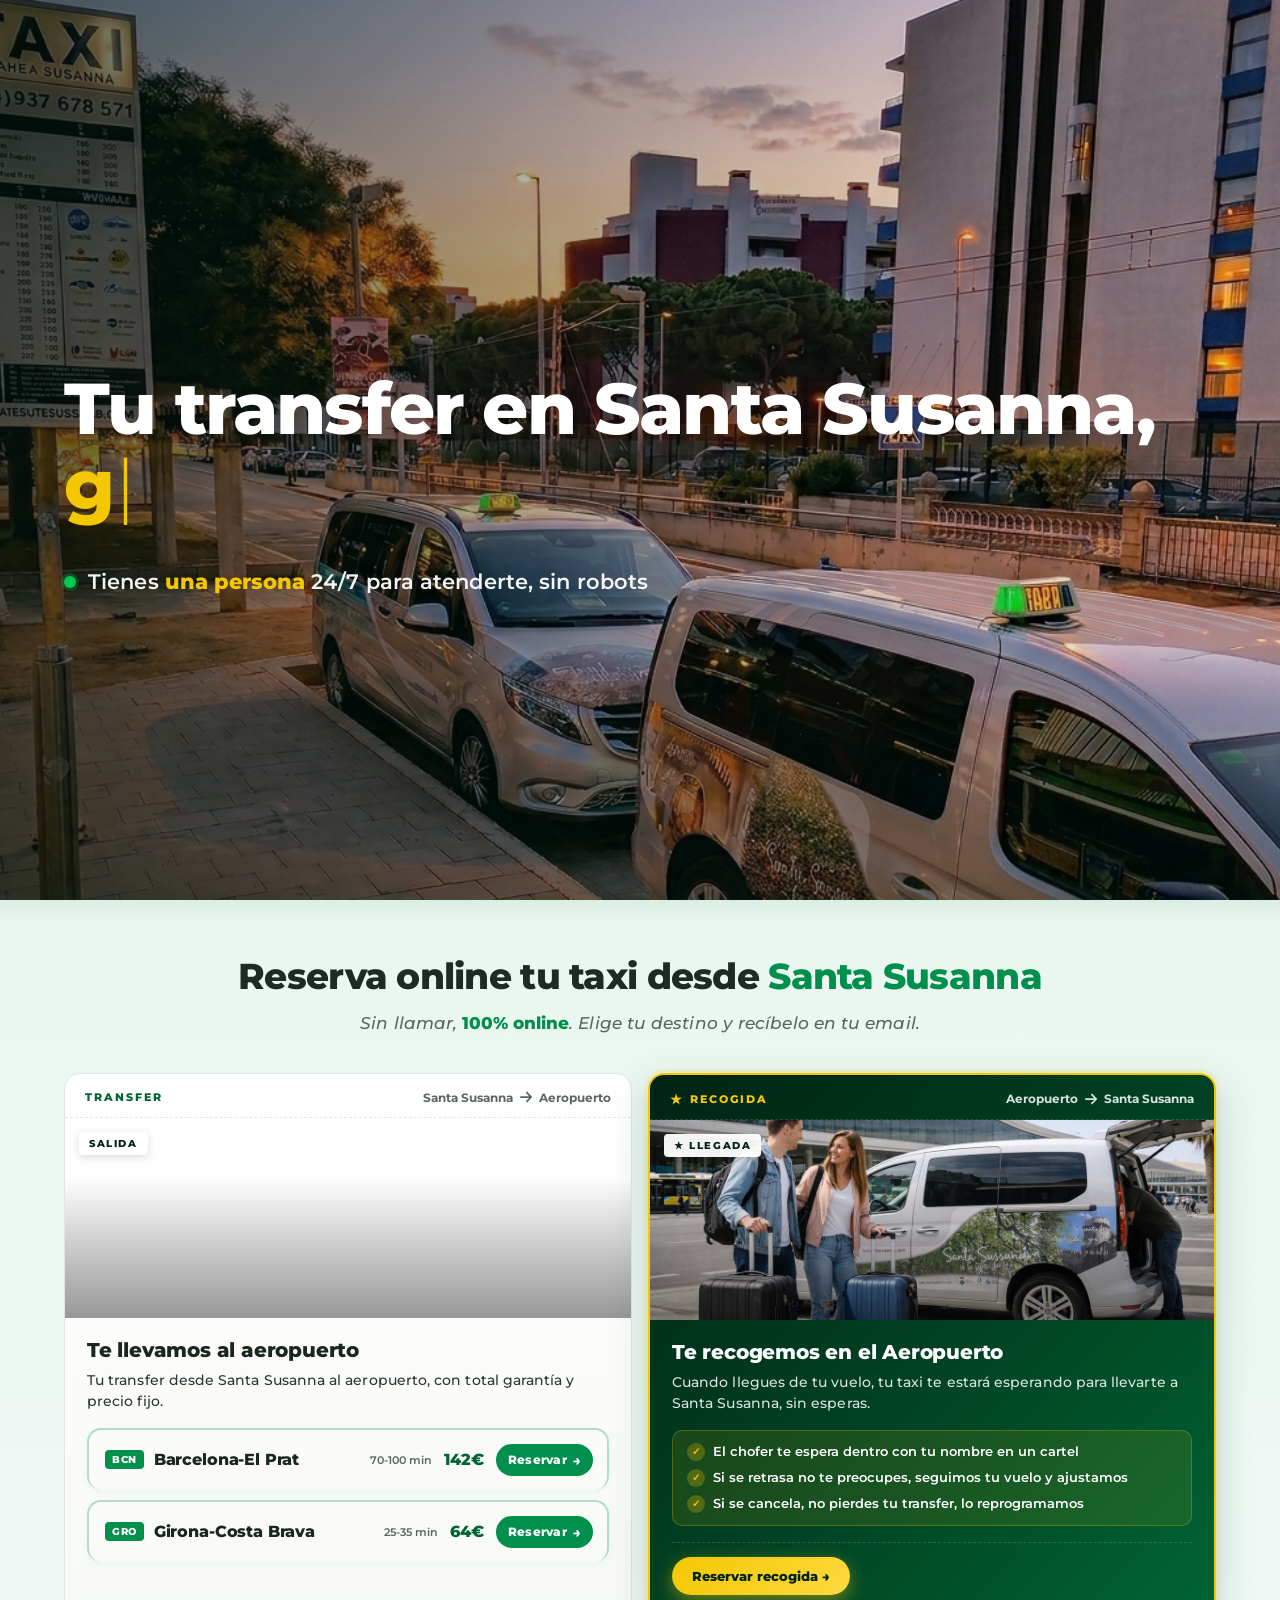
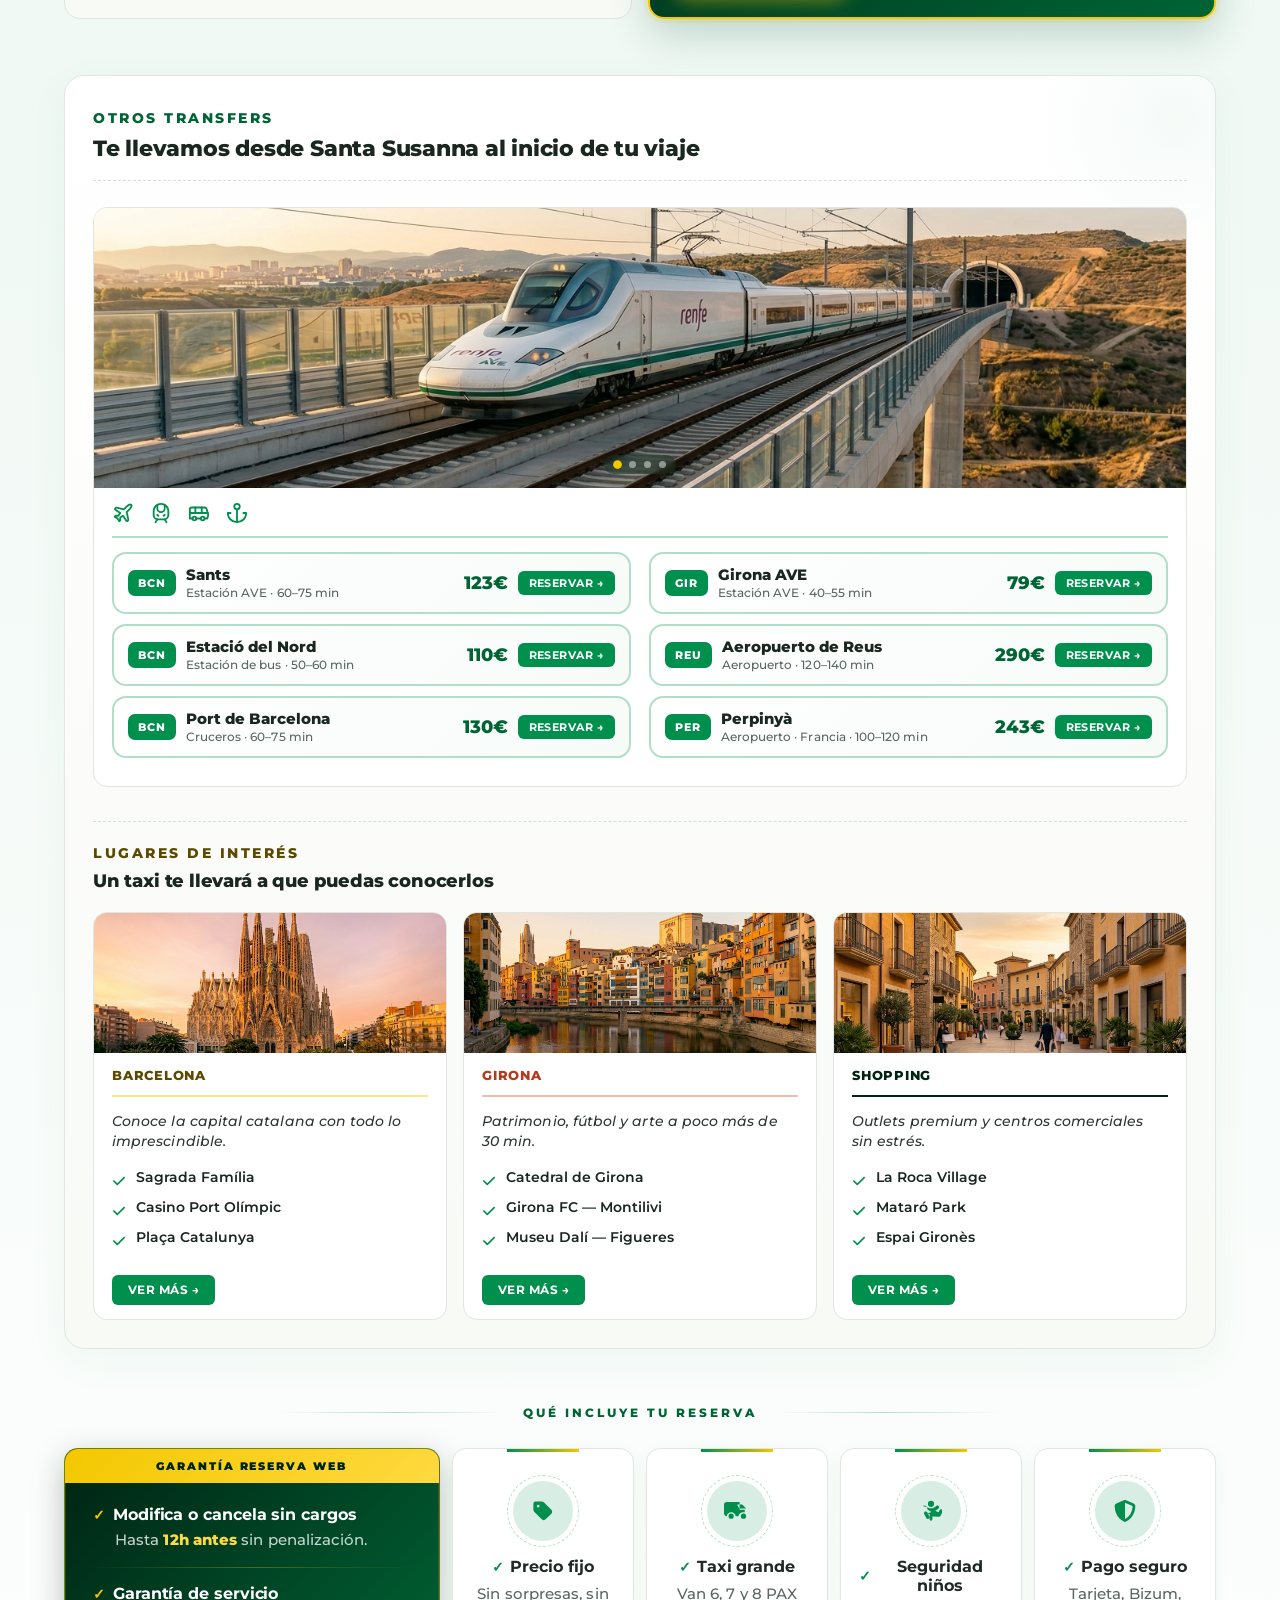
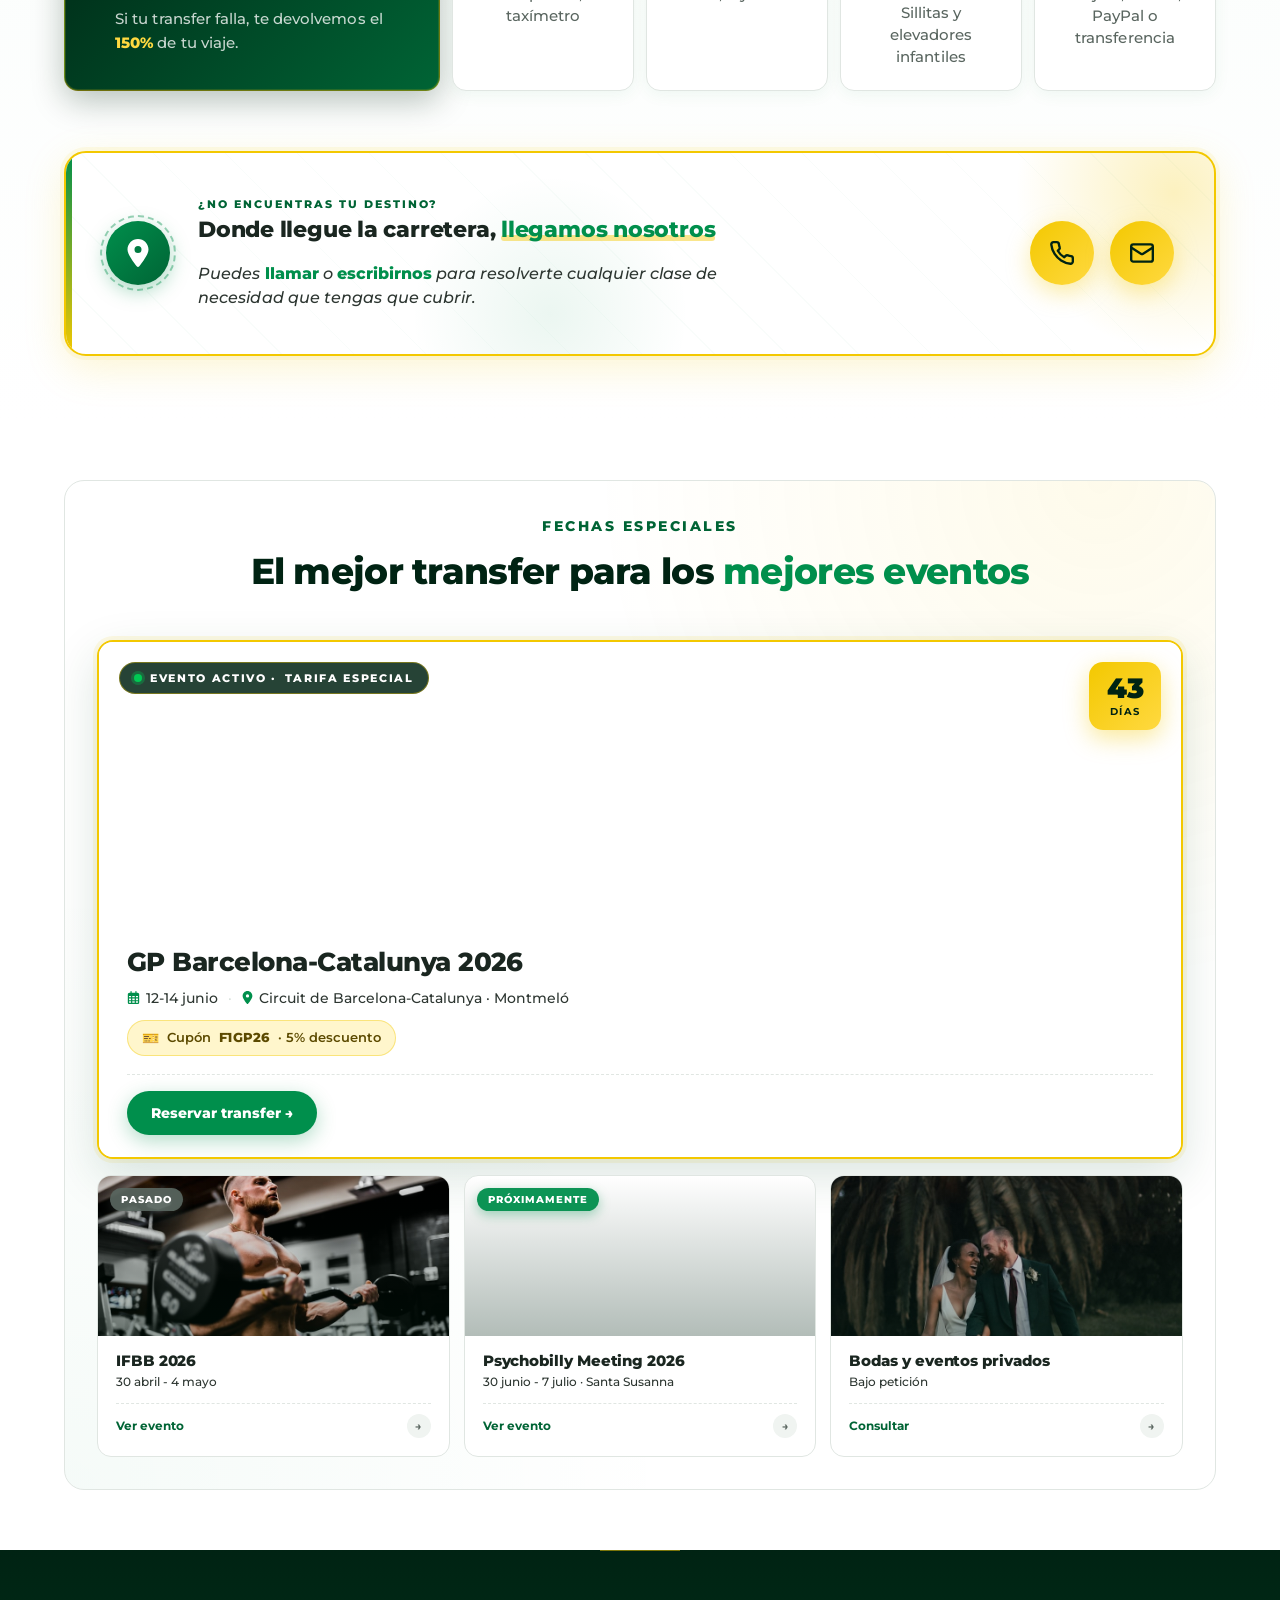
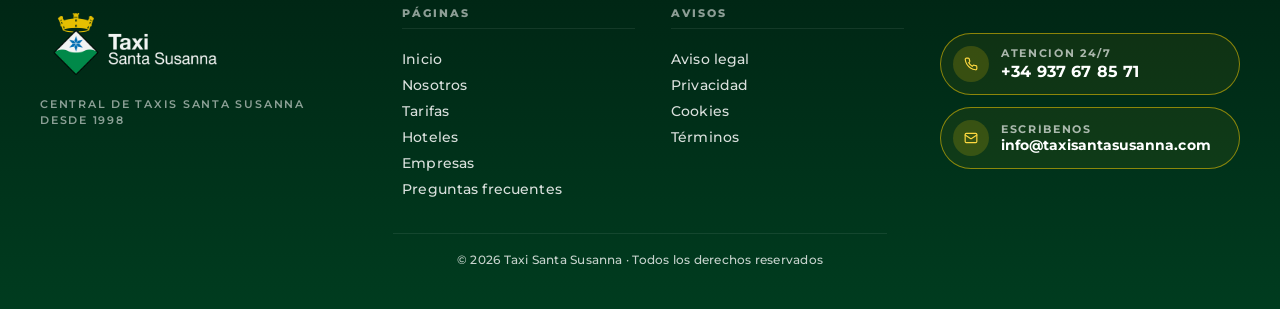
==== commit 1136f2c9: "hoteles: nuevo copy Preferent (hero, beneficios, quitar bloque partner). nav: migrar a nav.js en tod" ====
--- a/index.html
+++ b/index.html
@@ -7341,70 +7341,8 @@
 </head>
 <body>
 
-<nav class="nav" aria-label="Navegación principal">
-  <div class="logo">
-    <a href="index.html" class="logo-link">
-      <img src="images/logo.png" alt="Taxi Santa Susanna - Taxi oficial 24/7" class="logo-official">
-    </a>
-  </div>
-  <div class="menu">
-    <a href="index.html" class="active">Inicio</a>
-    <a href="quienes-somos.html">Nosotros</a>
-    <a href="tarifas.html">Tarifas</a>
-    <a href="hoteles.html">Hoteles</a>
-    <a href="empresa.html">Empresas</a>
-    <a href="preguntas-frecuentes.html">Ayuda</a>
-  </div>
-  <a class="nav-call" href="tel:+34937678571" aria-label="Llamar a Taxi Santa Susanna">
-    <span class="nav-call-ico">
-      <svg xmlns="http://www.w3.org/2000/svg" viewBox="0 0 512 512" fill="currentColor"><path d="M164.9 24.6c-7.7-18.6-28-28.5-47.4-23.2l-88 24C12.1 30.2 0 46 0 64C0 311.4 200.6 512 448 512c18 0 33.8-12.1 38.6-29.5l24-88c5.3-19.4-4.6-39.7-23.2-47.4l-96-40c-16.3-6.8-35.2-2.1-46.3 11.6L304.7 368C234.3 334.7 177.3 277.7 144 207.3L193.3 167c13.7-11.2 18.4-30 11.6-46.3l-40-96z"/></svg>
-    </span>
-    <span class="nav-call-text">
-      <span class="nav-call-label">Taxi ya</span>
-      <span class="nav-call-num">+34 937 67 85 71</span>
-    </span>
-  </a>
-  <div class="lang">
-    <svg xmlns="http://www.w3.org/2000/svg" viewBox="0 0 24 24" fill="none" stroke="currentColor" stroke-width="2" stroke-linecap="round" stroke-linejoin="round" class="lang-globe" aria-hidden="true"><circle cx="12" cy="12" r="10"/><path d="M12 2a14.5 14.5 0 0 0 0 20 14.5 14.5 0 0 0 0-20"/><path d="M2 12h20"/></svg>
-    ES
-    <svg class="lang-chevron" xmlns="http://www.w3.org/2000/svg" viewBox="0 0 24 24" fill="none" stroke="currentColor" stroke-width="2.4" stroke-linecap="round" stroke-linejoin="round" aria-hidden="true"><path d="m6 9 6 6 6-6"/></svg>
-  </div>
-  <button class="nav-hamburger" id="nav-hamburger" type="button" aria-label="Abrir menú" aria-expanded="false" aria-controls="nav-drawer">
-    <svg class="icon-open" xmlns="http://www.w3.org/2000/svg" viewBox="0 0 24 24" fill="none" stroke="currentColor" stroke-width="2.2" stroke-linecap="round" stroke-linejoin="round"><line x1="3" x2="21" y1="6" y2="6"/><line x1="3" x2="21" y1="12" y2="12"/><line x1="3" x2="21" y1="18" y2="18"/></svg>
-    <svg class="icon-close" xmlns="http://www.w3.org/2000/svg" viewBox="0 0 24 24" fill="none" stroke="currentColor" stroke-width="2.4" stroke-linecap="round" stroke-linejoin="round"><path d="M18 6 6 18"/><path d="m6 6 12 12"/></svg>
-  </button>
-</nav>
-
-<!-- Drawer móvil -->
-<div class="nav-drawer-overlay" id="nav-drawer-overlay" aria-hidden="true"></div>
-<aside class="nav-drawer" id="nav-drawer" aria-hidden="true" aria-label="Menú móvil">
-  <button class="nav-drawer-close" type="button" aria-label="Cerrar menú">
-    <svg xmlns="http://www.w3.org/2000/svg" viewBox="0 0 24 24" fill="none" stroke="currentColor" stroke-width="2.4" stroke-linecap="round" stroke-linejoin="round"><path d="M18 6 6 18"/><path d="m6 6 12 12"/></svg>
-  </button>
-  <nav class="nav-drawer-menu" aria-label="Navegación móvil">
-    
-    <a href="index.html" class="active">Inicio</a>
-    <a href="quienes-somos.html">Nosotros</a>
-    <a href="tarifas.html">Tarifas</a>
-    <a href="hoteles.html">Hoteles</a>
-    <a href="empresa.html">Empresas</a>
-    <a href="preguntas-frecuentes.html">Ayuda</a>
-  </nav>
-  <div class="nav-drawer-divider"></div>
-  <a class="nav-drawer-cta" href="tel:+34937678571">
-    <span class="nav-drawer-cta-ico">
-      <svg xmlns="http://www.w3.org/2000/svg" viewBox="0 0 512 512" fill="currentColor"><path d="M164.9 24.6c-7.7-18.6-28-28.5-47.4-23.2l-88 24C12.1 30.2 0 46 0 64C0 311.4 200.6 512 448 512c18 0 33.8-12.1 38.6-29.5l24-88c5.3-19.4-4.6-39.7-23.2-47.4l-96-40c-16.3-6.8-35.2-2.1-46.3 11.6L304.7 368C234.3 334.7 177.3 277.7 144 207.3L193.3 167c13.7-11.2 18.4-30 11.6-46.3l-40-96z"/></svg>
-    </span>
-    <span class="nav-drawer-cta-text">
-      <span class="nav-drawer-cta-label">Taxi ya · 24/7</span>
-      <span class="nav-drawer-cta-num">+34 937 67 85 71</span>
-    </span>
-  </a>
-  <span class="nav-drawer-lang">
-    <svg xmlns="http://www.w3.org/2000/svg" viewBox="0 0 24 24" fill="none" stroke="currentColor" stroke-width="2" stroke-linecap="round" stroke-linejoin="round"><circle cx="12" cy="12" r="10"/><path d="M12 2a14.5 14.5 0 0 0 0 20 14.5 14.5 0 0 0 0-20"/><path d="M2 12h20"/></svg>
-    Español
-  </span>
-</aside>
+<!-- ====== HEADER (inyectado por nav.js) ====== -->
+<div id="site-header"></div>
 <main>
 
 <section class="hero">
@@ -7995,43 +7933,8 @@
 
   setTimeout(tick, HOLD_TYPED);
 }
-
-// ===== MOBILE NAV DRAWER =====
-(function() {
-  const hamburger = document.getElementById('nav-hamburger');
-  const drawer = document.getElementById('nav-drawer');
-  const overlay = document.getElementById('nav-drawer-overlay');
-  if (!hamburger || !drawer || !overlay) return;
-  const closeBtn = drawer.querySelector('.nav-drawer-close');
-  const links = drawer.querySelectorAll('.nav-drawer-menu a, .nav-drawer-cta');
-
-  function open() {
-    drawer.classList.add('is-open');
-    overlay.classList.add('is-open');
-    hamburger.classList.add('is-open');
-    hamburger.setAttribute('aria-expanded', 'true');
-    drawer.setAttribute('aria-hidden', 'false');
-    document.body.classList.add('nav-drawer-active');
-  }
-  function close() {
-    drawer.classList.remove('is-open');
-    overlay.classList.remove('is-open');
-    hamburger.classList.remove('is-open');
-    hamburger.setAttribute('aria-expanded', 'false');
-    drawer.setAttribute('aria-hidden', 'true');
-    document.body.classList.remove('nav-drawer-active');
-  }
-  hamburger.addEventListener('click', () => {
-    if (drawer.classList.contains('is-open')) close(); else open();
-  });
-  closeBtn?.addEventListener('click', close);
-  overlay.addEventListener('click', close);
-  links.forEach(l => l.addEventListener('click', close));
-  document.addEventListener('keydown', e => {
-    if (e.key === 'Escape' && drawer.classList.contains('is-open')) close();
-  });
-})();
 </script>
 
+<script src="nav.js"></script>
 </body>
 </html>
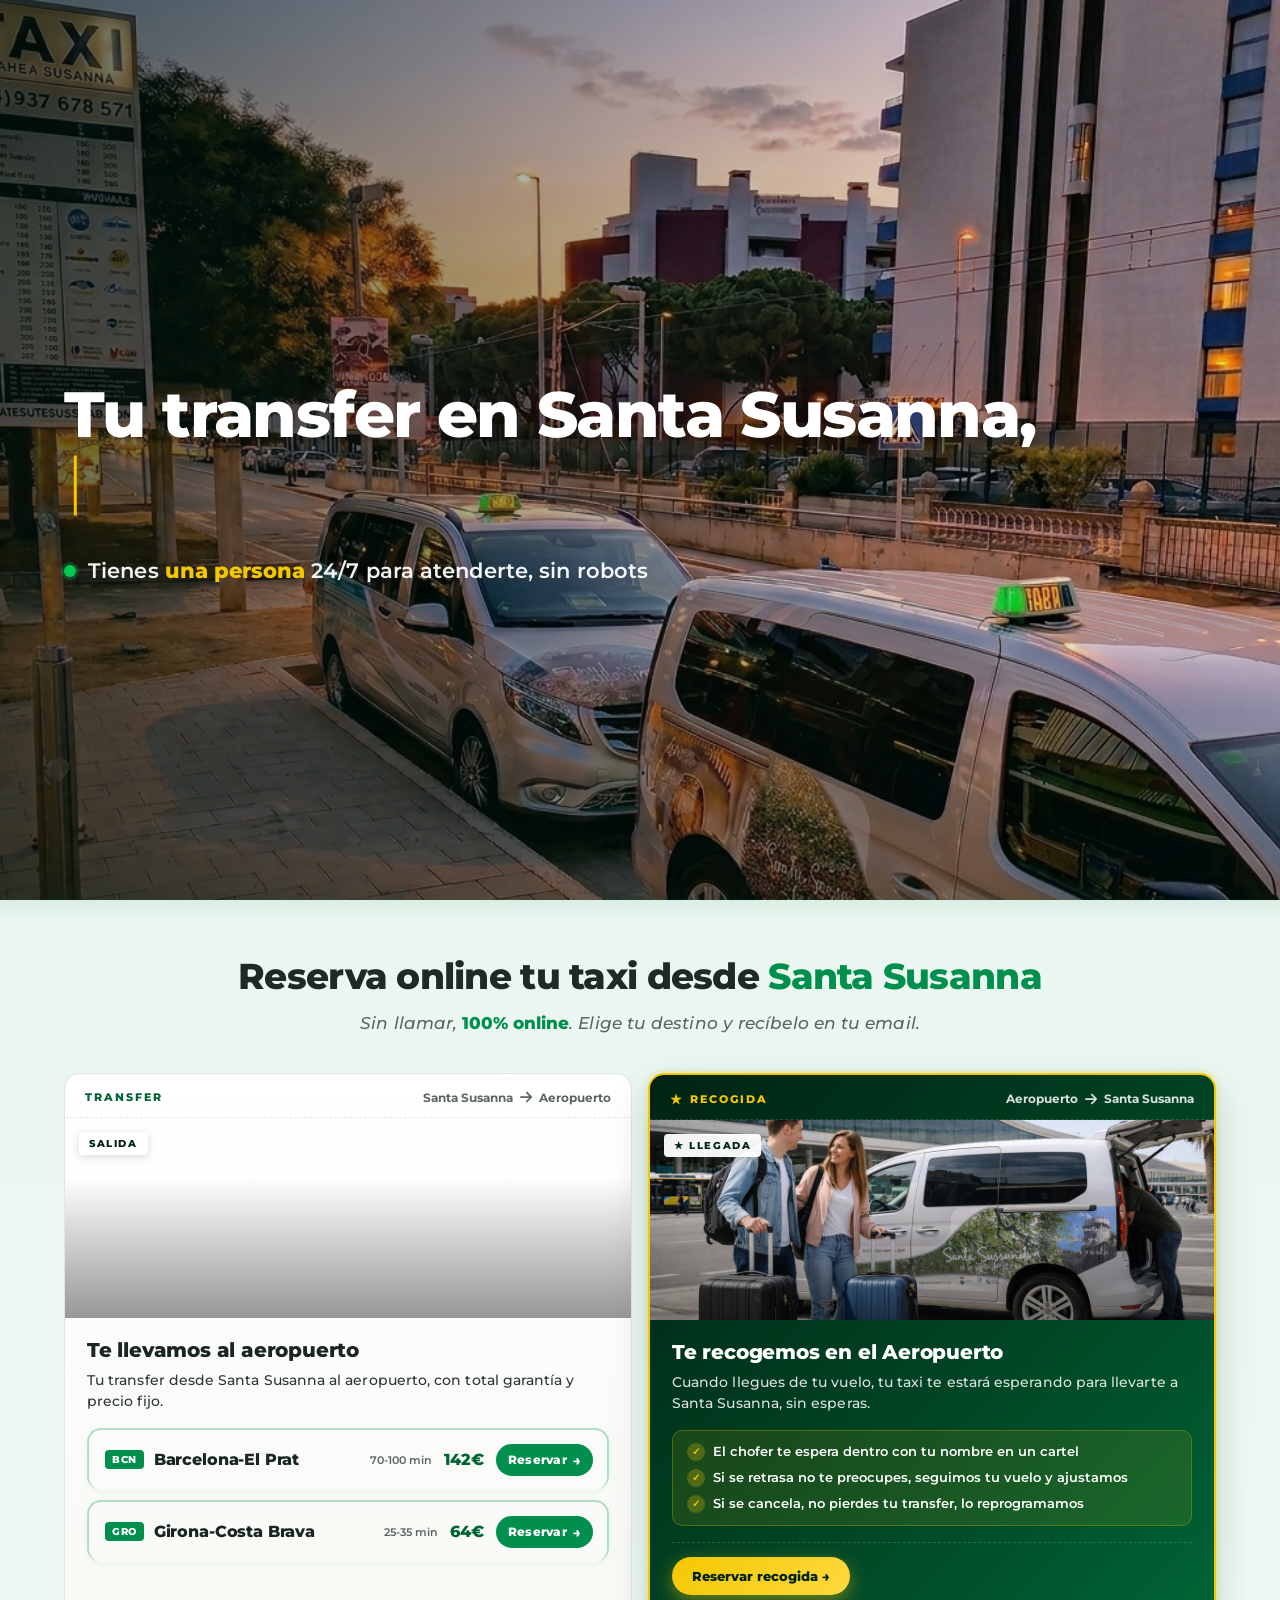
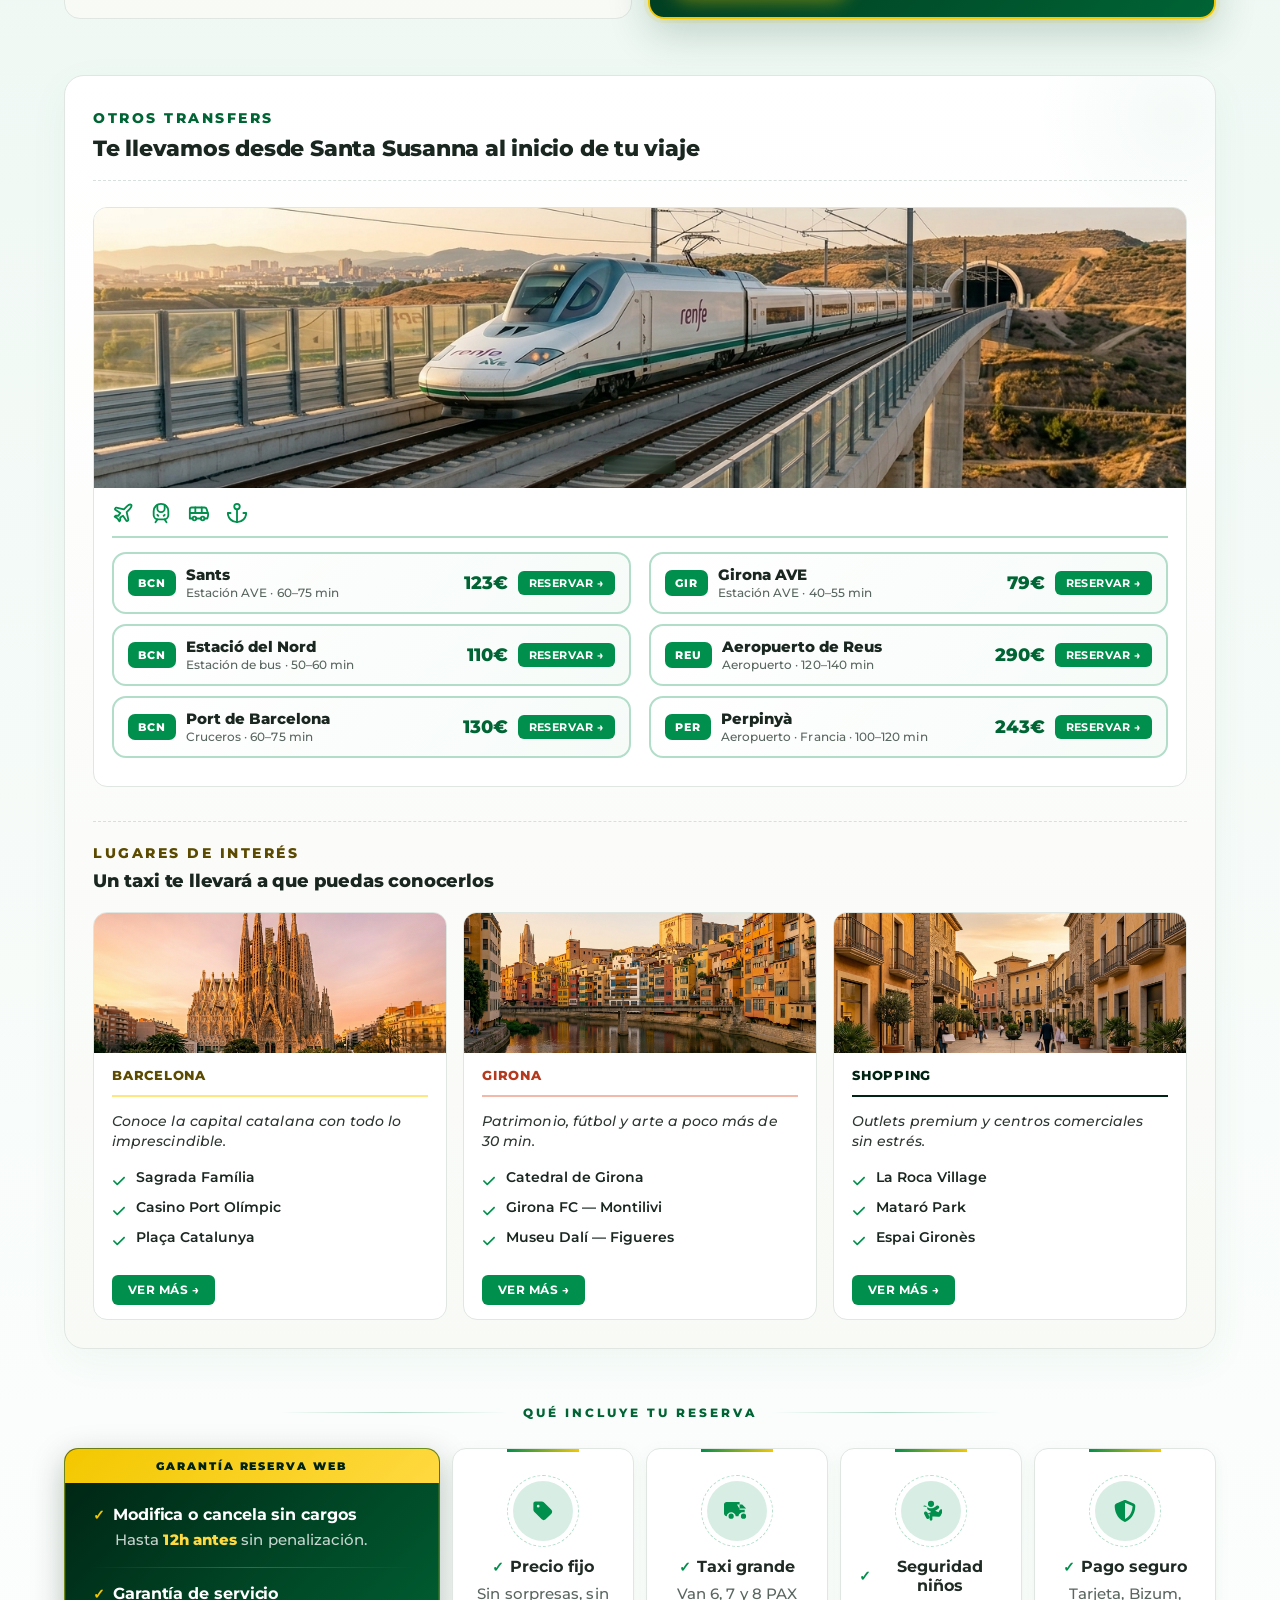
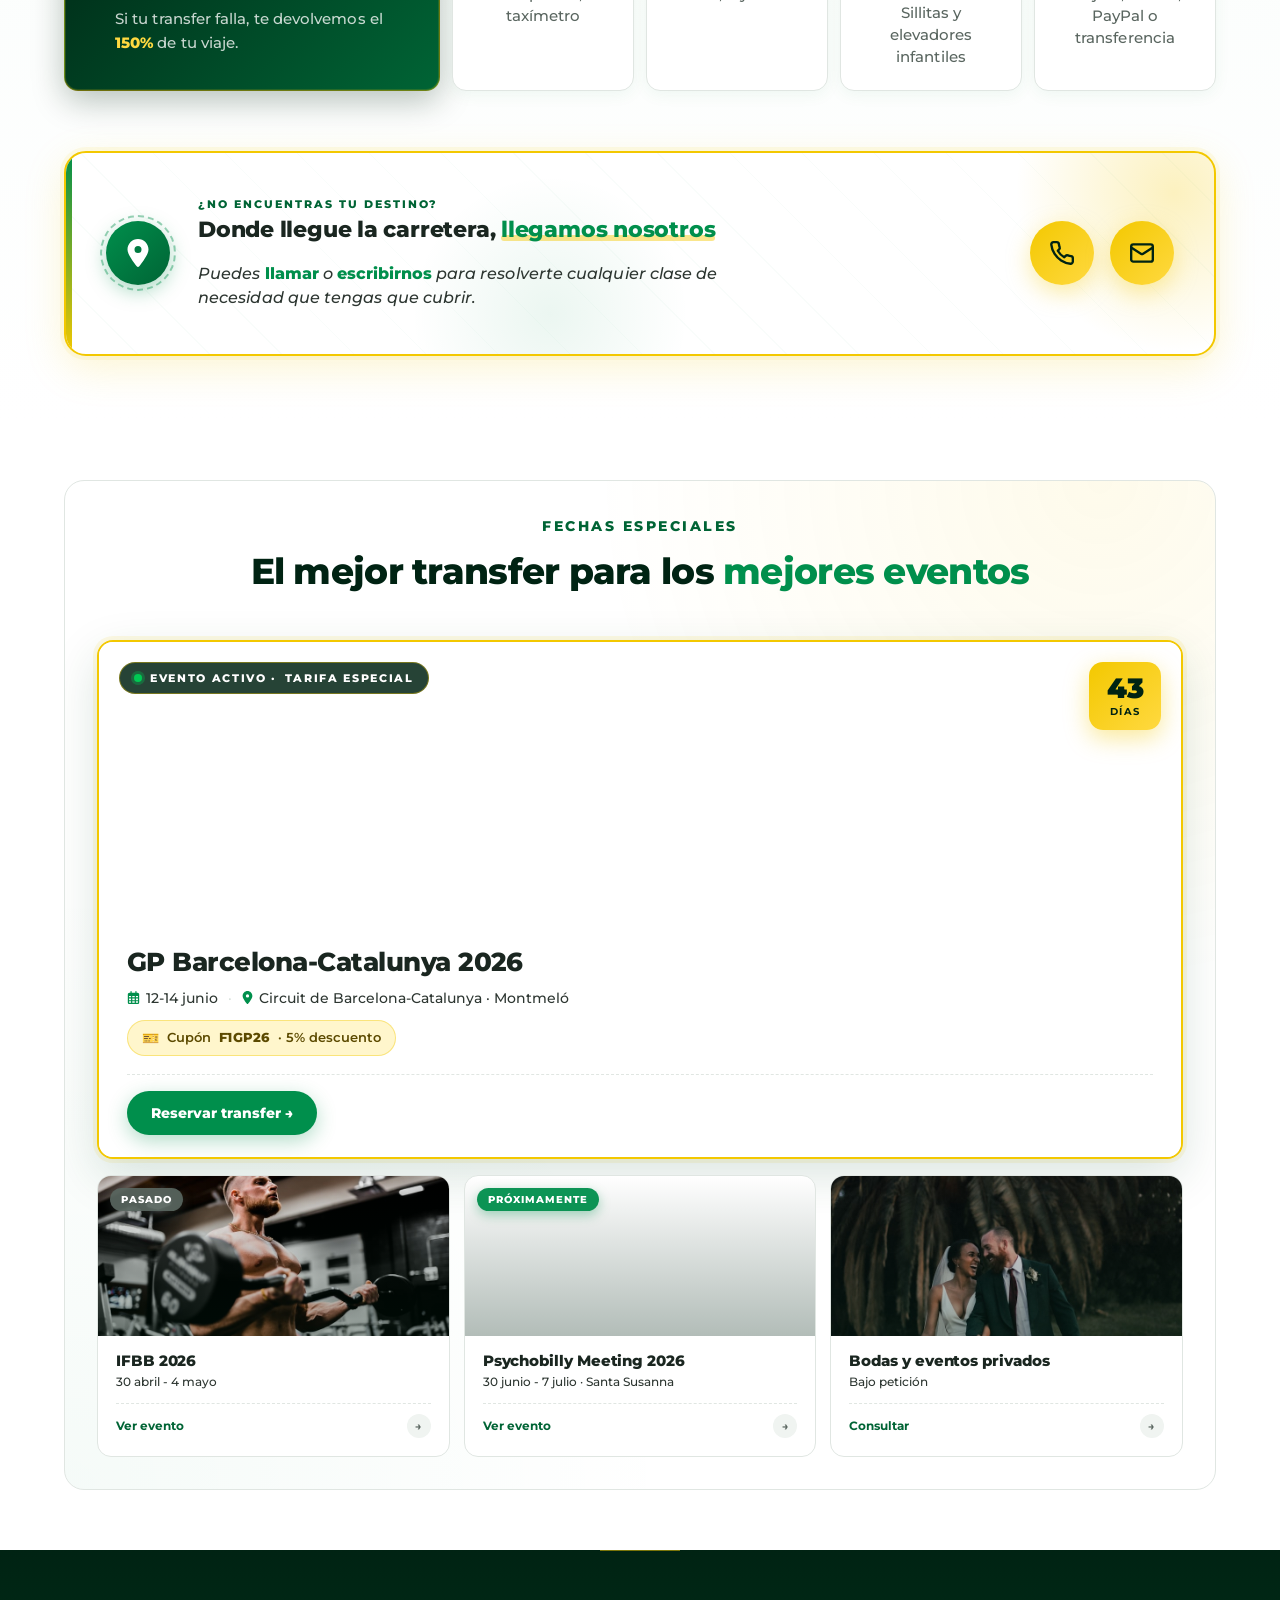
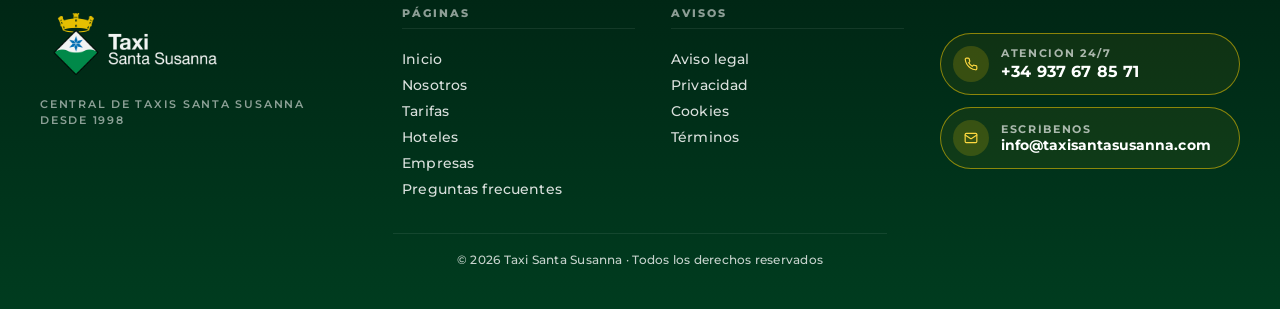
==== commit 1ce7dad7: "hoteles y empresa: quitar portal login y limpiar CSS huerfano. H1 estandarizado a 64px en todas las " ====
--- a/index.html
+++ b/index.html
@@ -1510,8 +1510,8 @@
 
 /* Forzar título hero en 2 líneas exactas */
 .hero h1.hero-title-2lines {
-  font-size: 72px;
-  line-height: 1.08;
+  font-size: 64px;
+  line-height: 1.04;
   max-width: 1120px;
   letter-spacing: -0.025em;
   white-space: normal;
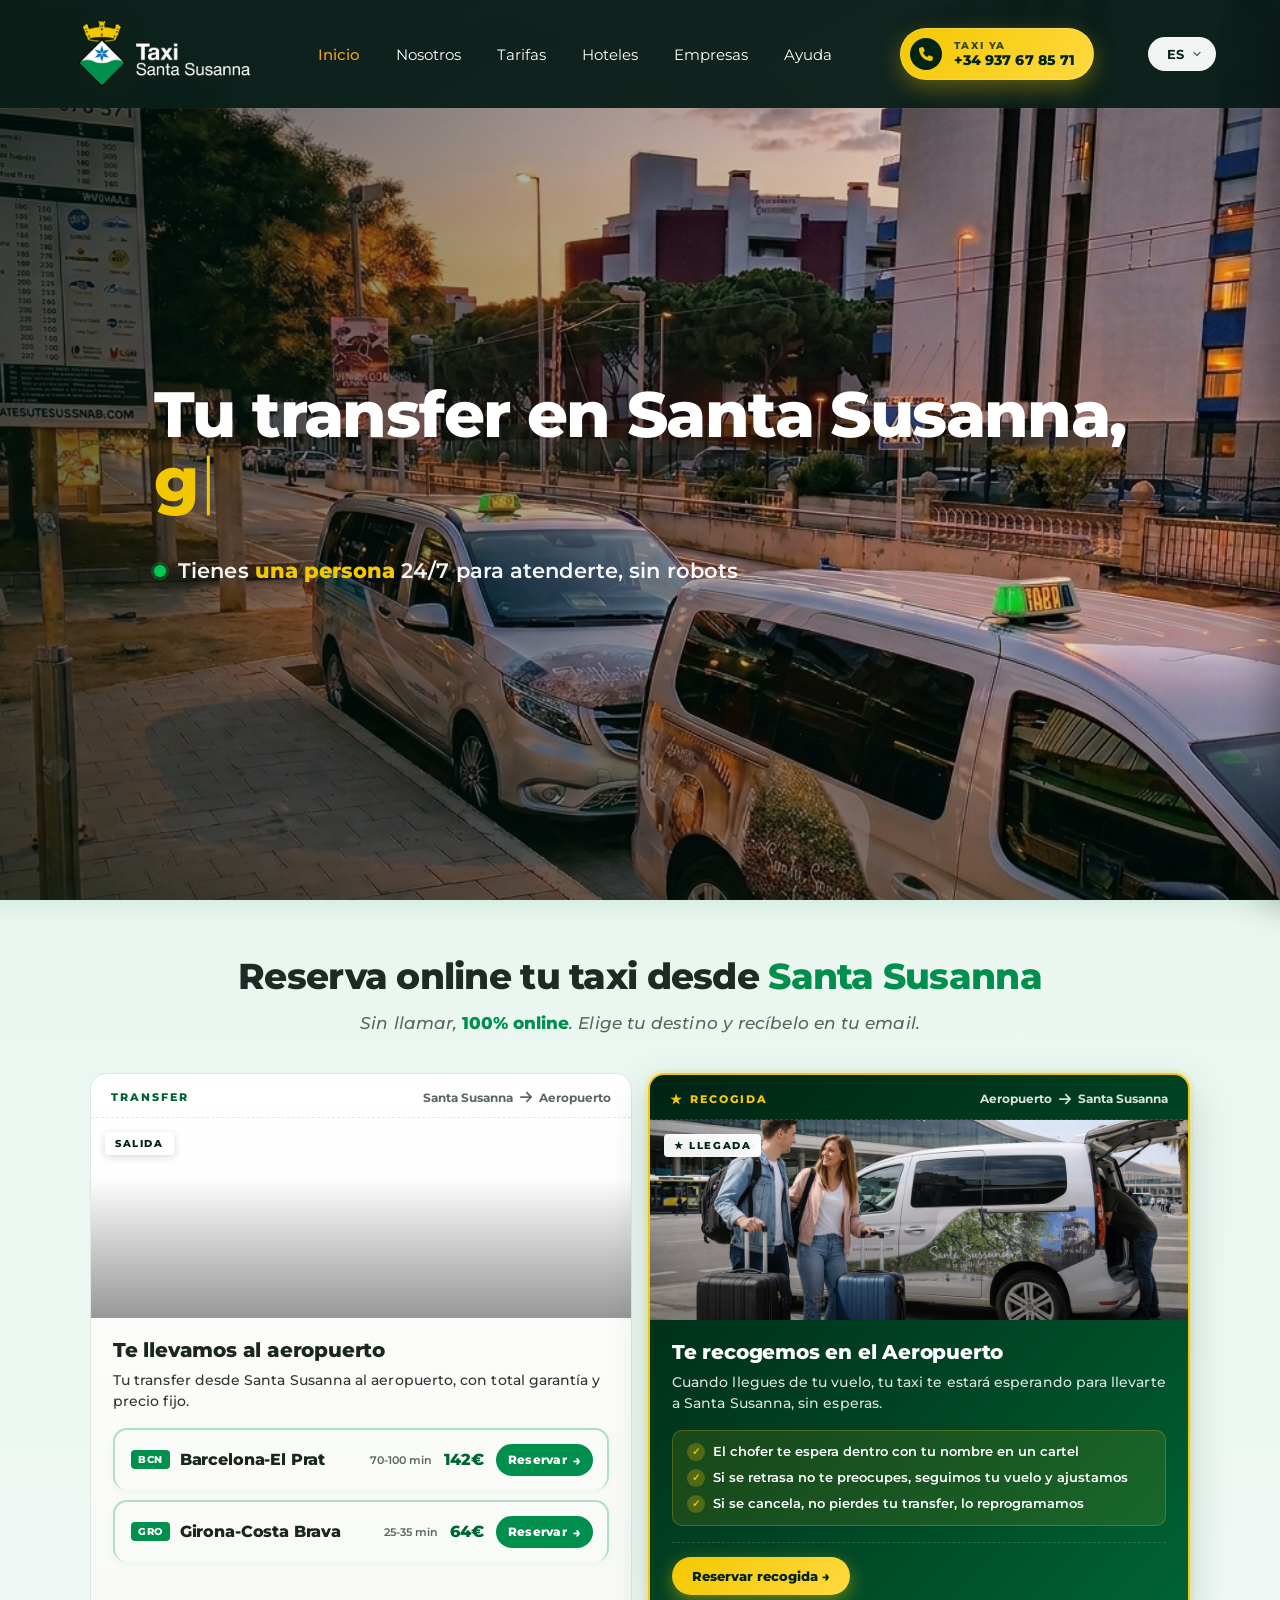
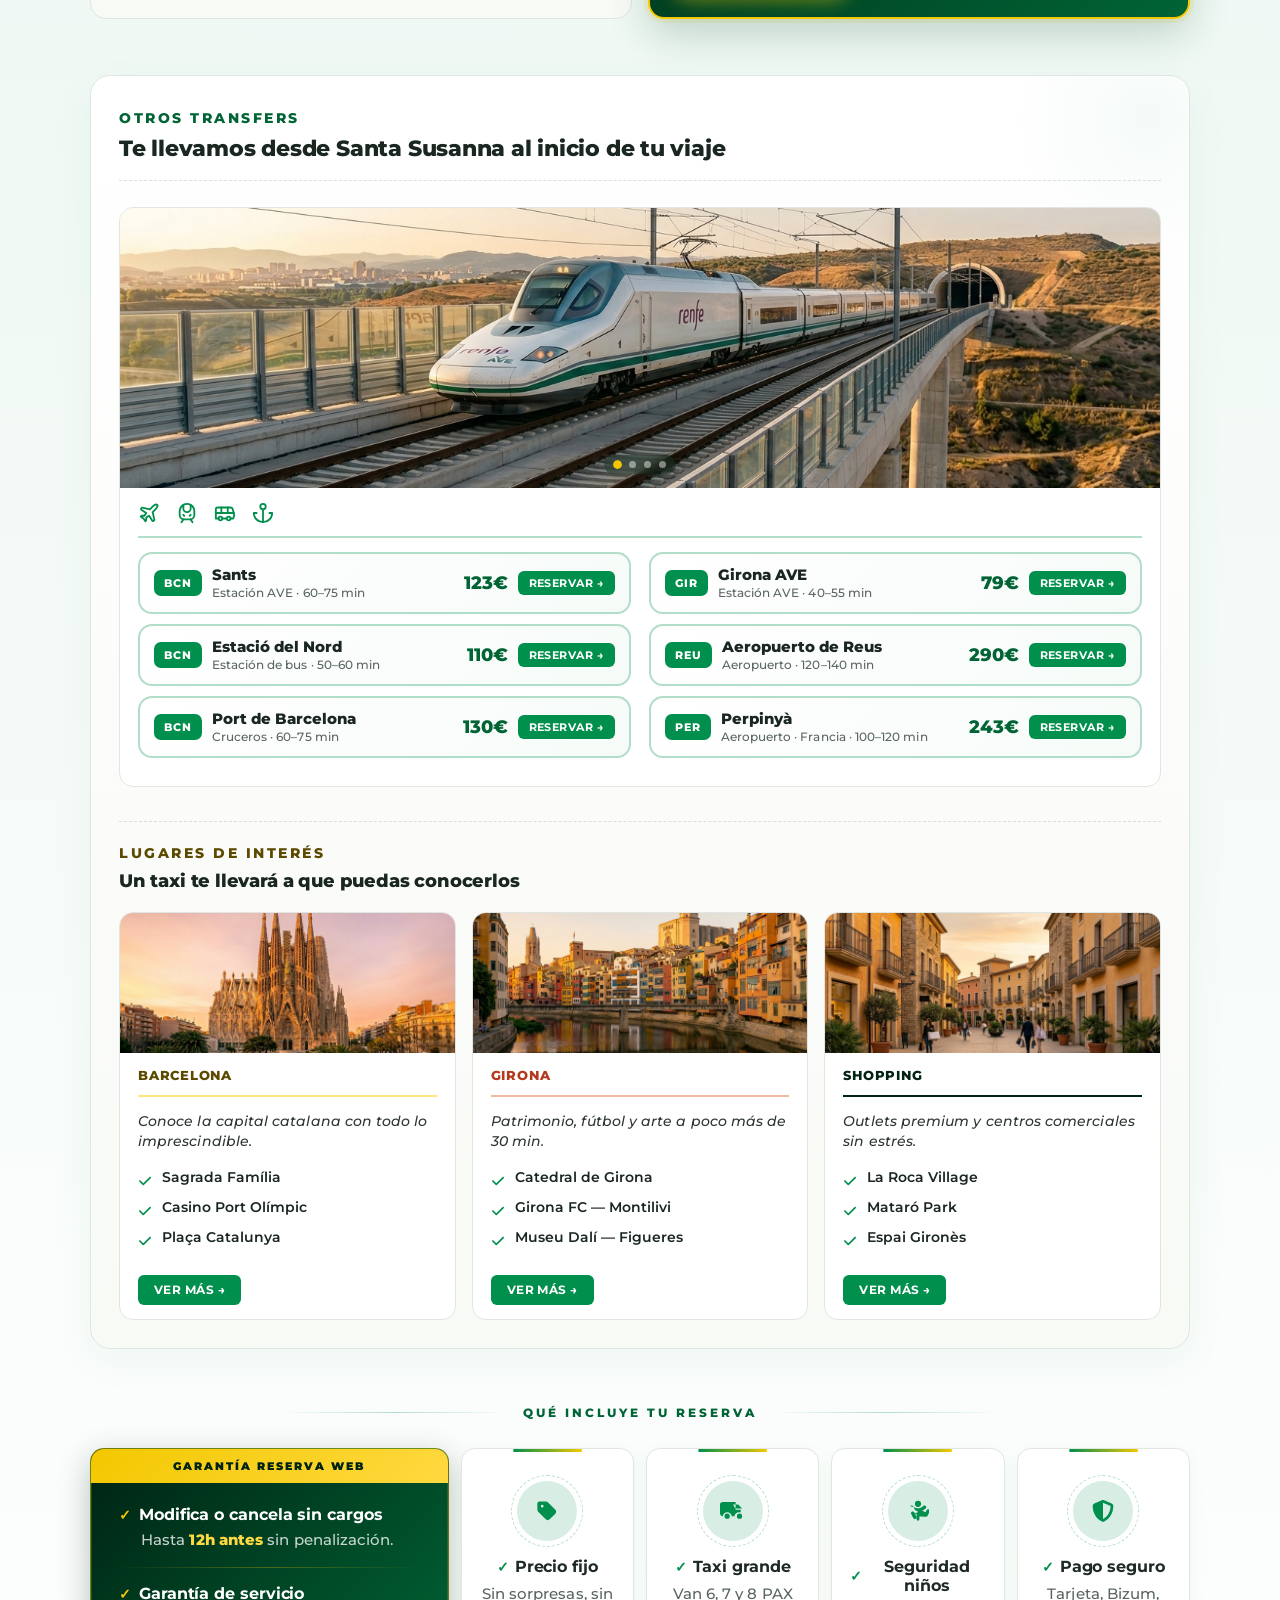
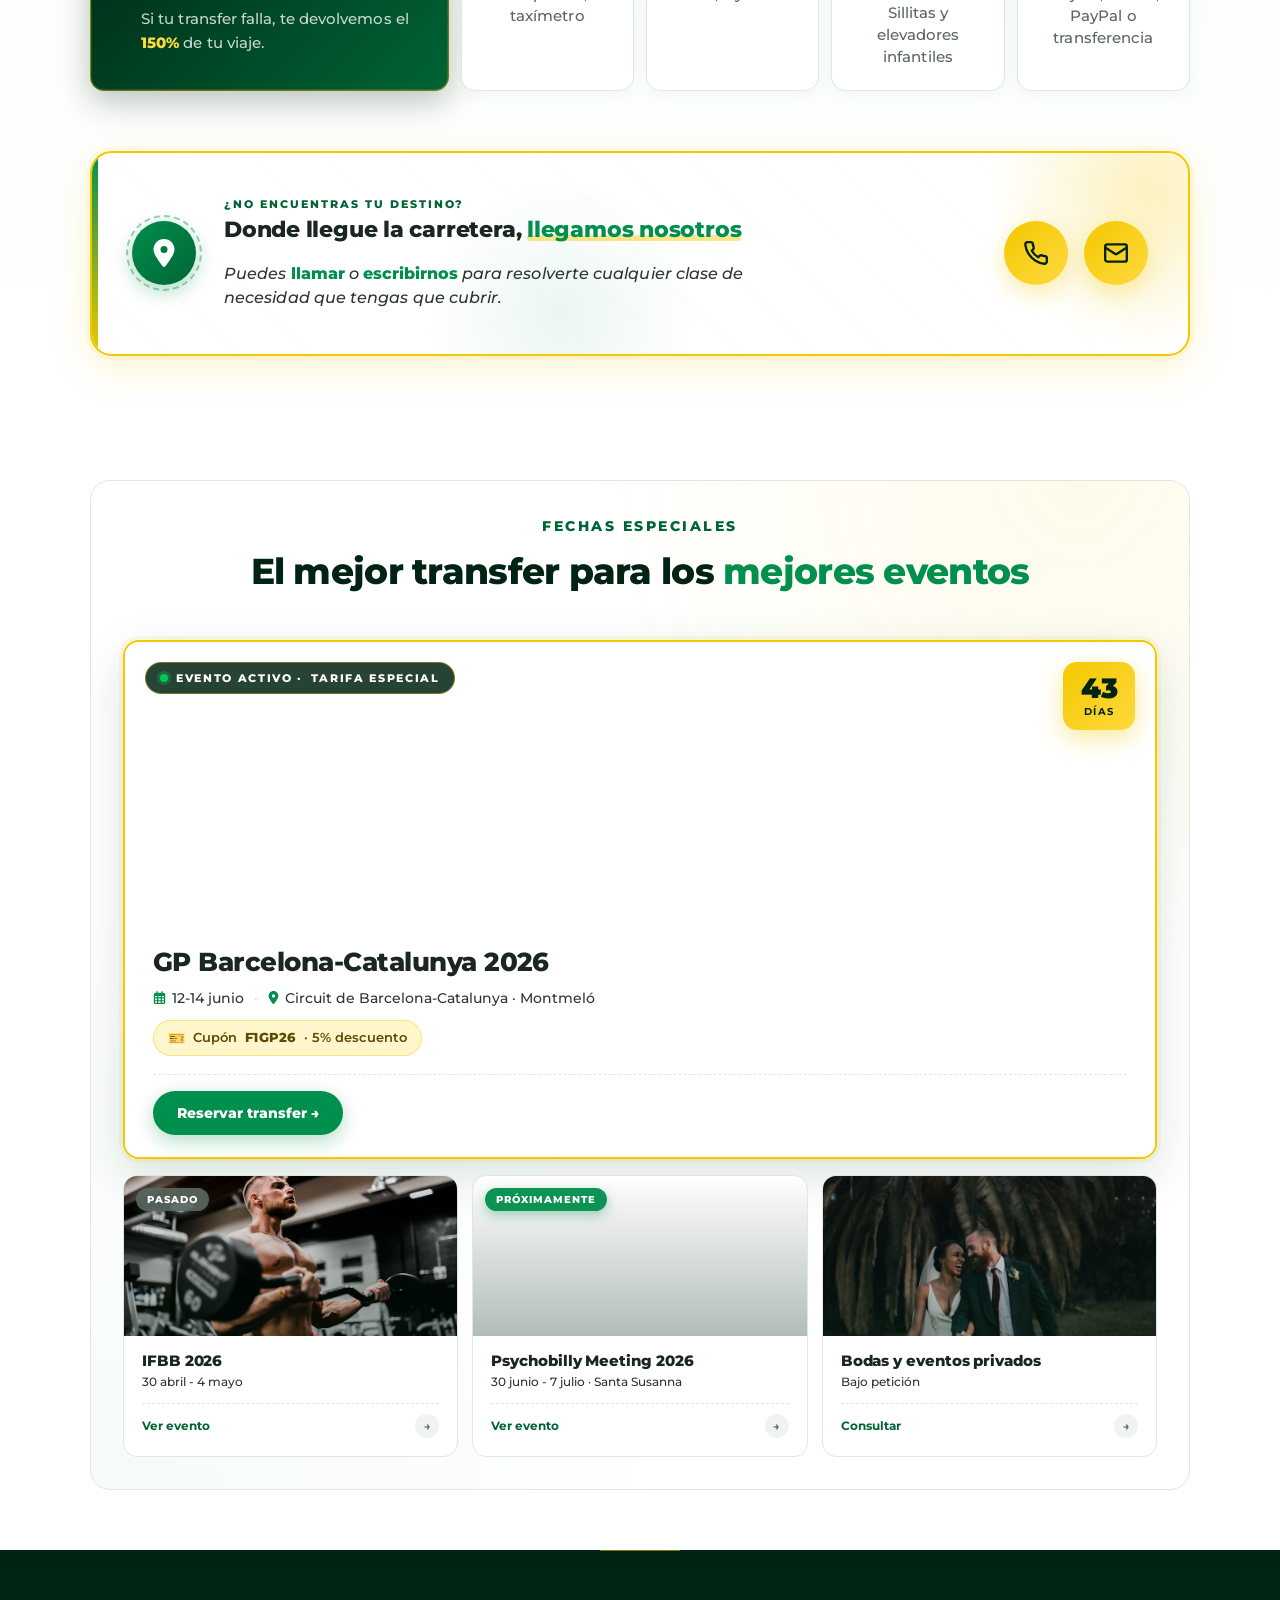
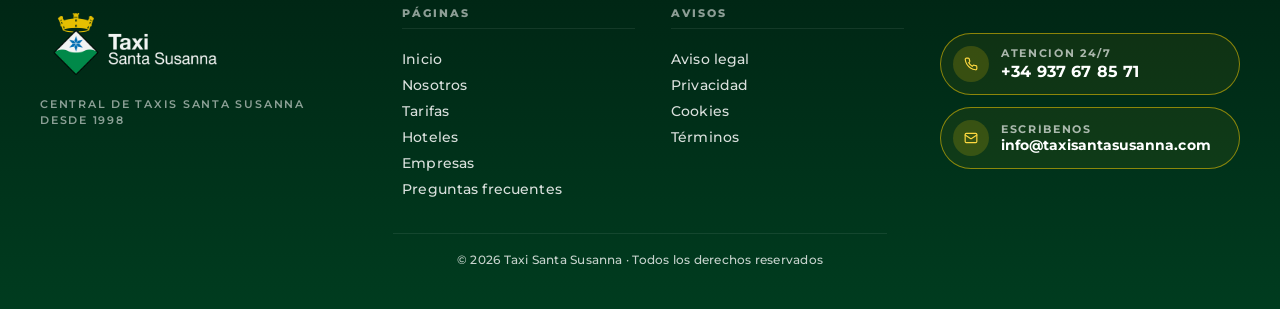
==== commit 67b15aaa: "layout: estandarizar todos los contenedores a max-width 1100px en todas las paginas" ====
--- a/index.html
+++ b/index.html
@@ -300,7 +300,7 @@
 }
 .hero .container {
   position: relative;
-  max-width: 1280px;
+  max-width: 1100px;
   margin: 0 auto;
   padding: 40px 64px;
   width: 100%;
@@ -380,7 +380,7 @@
   padding: 28px 64px;
 }
 .trust .row {
-  max-width: 1280px;
+  max-width: 1100px;
   margin: 0 auto;
   display: grid;
   grid-template-columns: repeat(3, 1fr);
@@ -418,7 +418,7 @@
   padding: 80px 64px;
 }
 .section .inner {
-  max-width: 1280px;
+  max-width: 1100px;
   margin: 0 auto;
 }
 .section h2 {
@@ -551,7 +551,7 @@
   border-top: 1px solid var(--line-soft);
 }
 .footer-trust .row {
-  max-width: 1280px;
+  max-width: 1100px;
   margin: 0 auto;
   display: grid;
   grid-template-columns: repeat(3, 1fr);
@@ -588,7 +588,7 @@
   padding: 60px 64px 30px;
 }
 .footer-main .grid {
-  max-width: 1280px;
+  max-width: 1100px;
   margin: 0 auto;
   display: grid;
   grid-template-columns: 2fr 1fr 1fr;
@@ -625,7 +625,7 @@
 .footer-main ul { list-style: none; }
 .footer-main ul li { padding: 6px 0; font-size: 14px; }
 .footer-main .copy {
-  max-width: 1280px;
+  max-width: 1100px;
   margin: 24px auto 0;
   display: flex;
   justify-content: space-between;
@@ -656,7 +656,7 @@
   overflow: hidden;
 }
 .guarantee-banner .inner {
-  max-width: 1280px;
+  max-width: 1100px;
   margin: 0 auto;
   display: flex;
   align-items: center;
@@ -1574,7 +1574,7 @@
 }
 
 .dest-inner {
-  max-width: 1280px;
+  max-width: 1100px;
   margin: 0 auto;
   position: relative;
   z-index: 1;
@@ -2101,7 +2101,7 @@
   padding: 56px 64px 72px;
 }
 .trust-inner {
-  max-width: 1280px;
+  max-width: 1100px;
   margin: 0 auto;
 }
 
@@ -2520,7 +2520,7 @@
   display: grid;
   grid-template-columns: repeat(6, 1fr);
   gap: 12px;
-  max-width: 1280px;
+  max-width: 1100px;
   margin: 0 auto;
   align-items: stretch;
 }
@@ -3326,7 +3326,7 @@
   position: relative;
   overflow: hidden;
   border: 0.5px solid #e0e6e2;
-  max-width: 1280px;
+  max-width: 1100px;
   margin: 0 auto;
 }
 .events-v5::before {
@@ -4621,7 +4621,7 @@
   gap: 48px;
   position: relative;
   z-index: 1;
-  max-width: 1280px;
+  max-width: 1100px;
   margin: 0 auto;
 }
 
@@ -4802,7 +4802,7 @@
   position: relative;
   z-index: 1;
   flex-wrap: wrap;
-  max-width: 1280px;
+  max-width: 1100px;
   margin: 0 auto;
 }
 .footer-copy {
@@ -5185,7 +5185,7 @@
   position: relative;
   overflow: hidden;
   border: 0.5px solid #e0e6e2;
-  max-width: 1280px;
+  max-width: 1100px;
   margin: 0 auto;
 }
 .events-v6::before {
